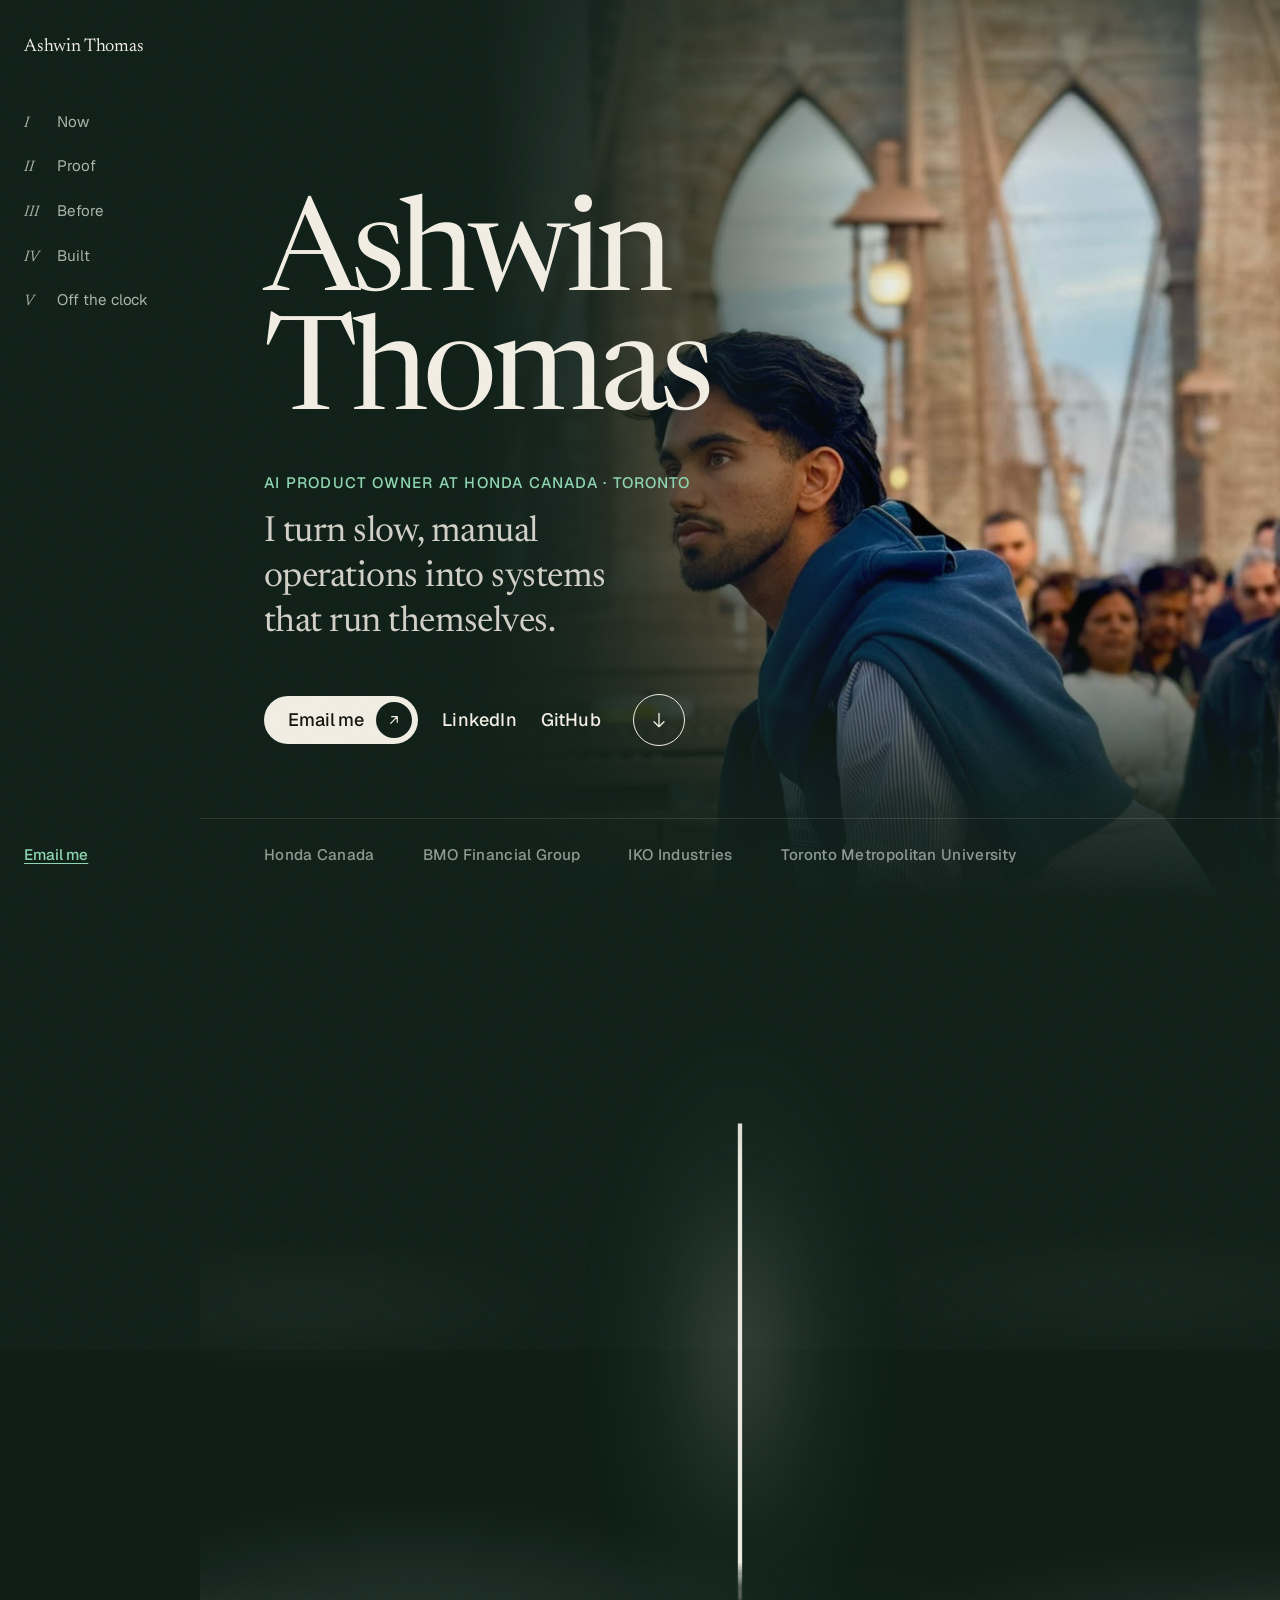
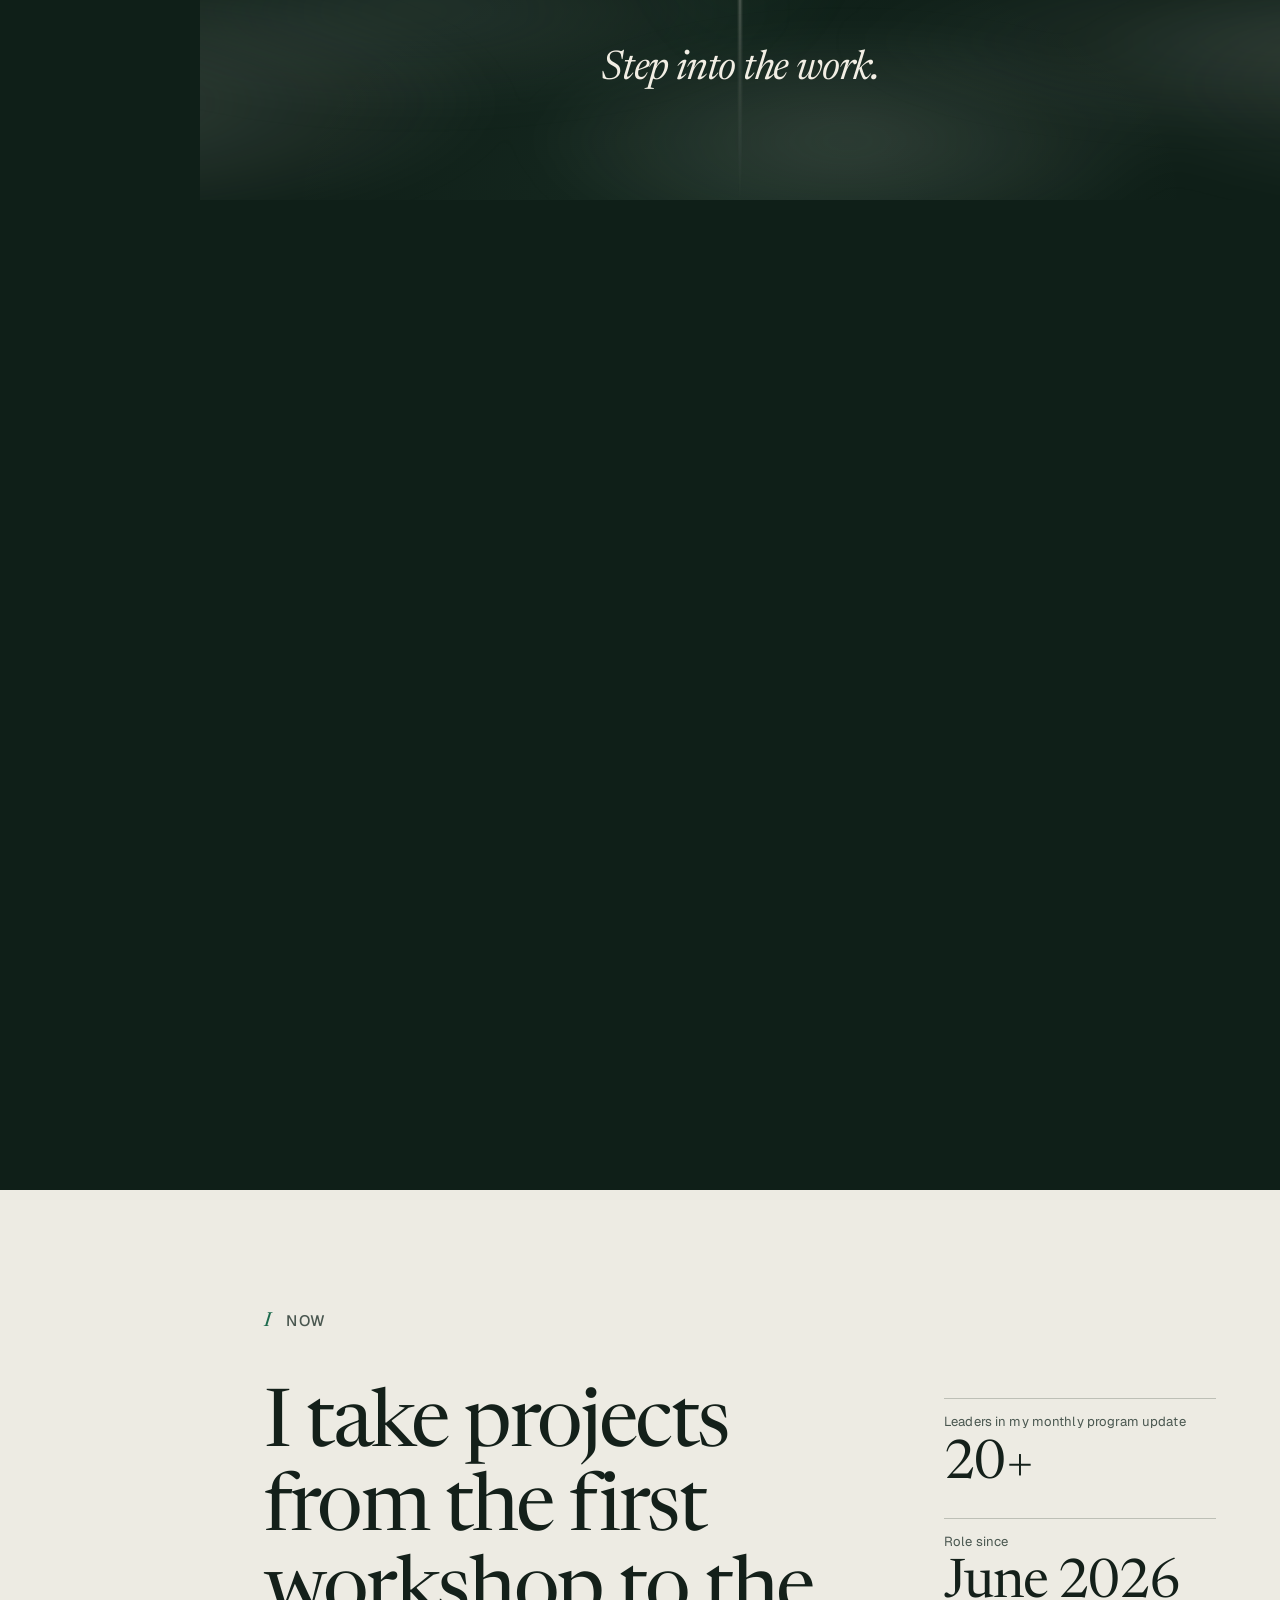
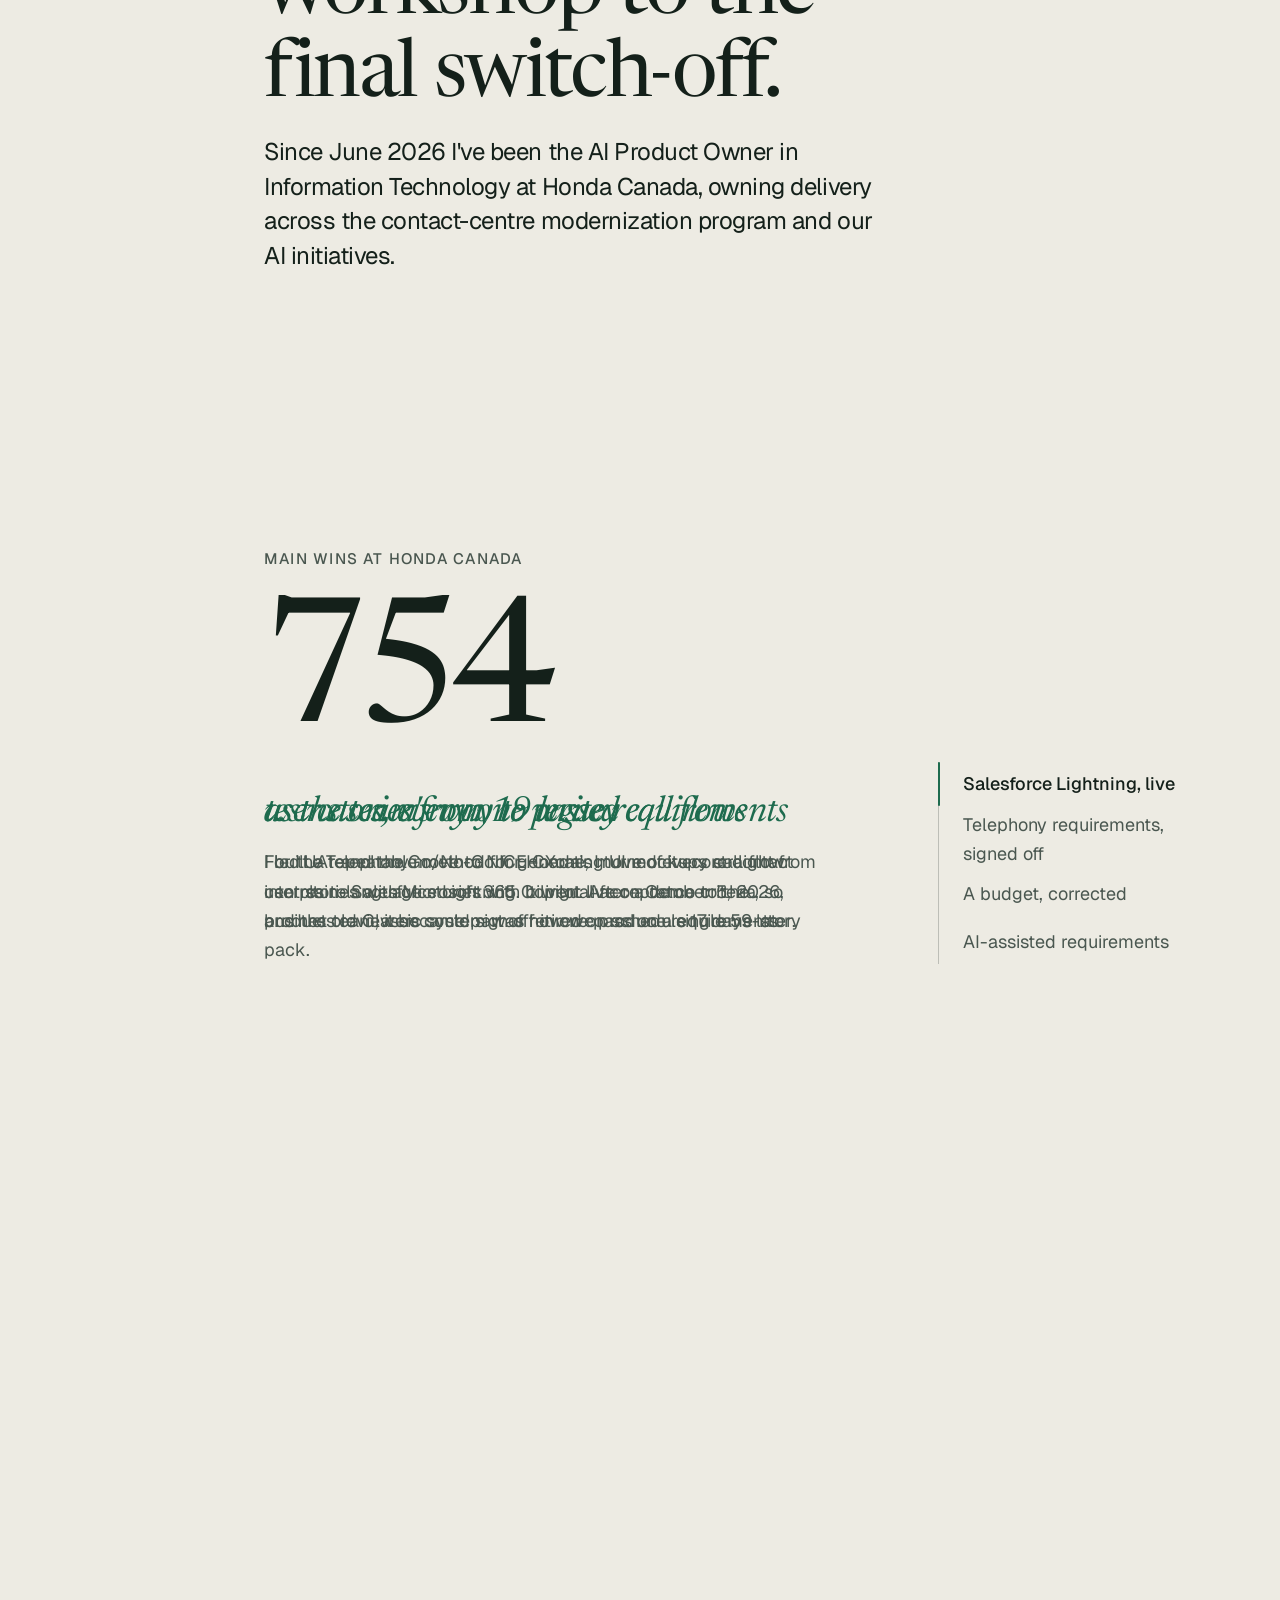
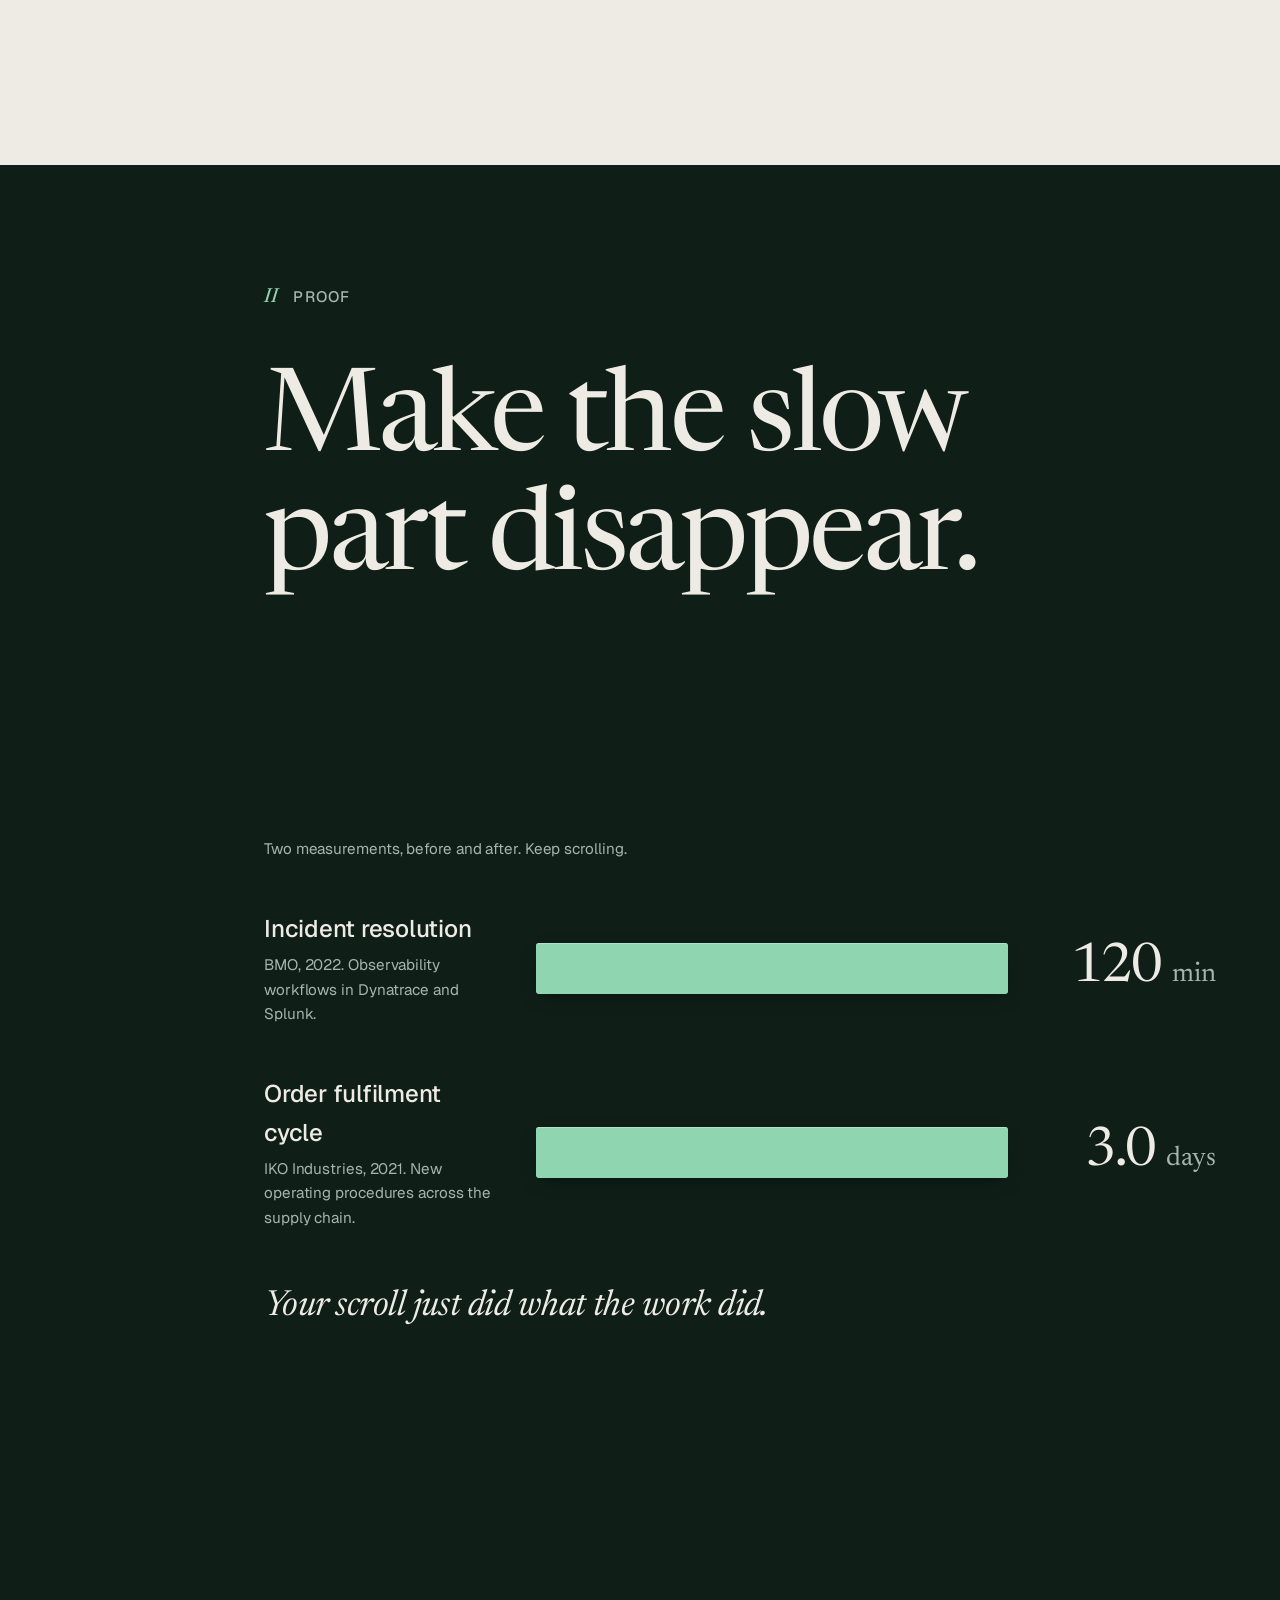
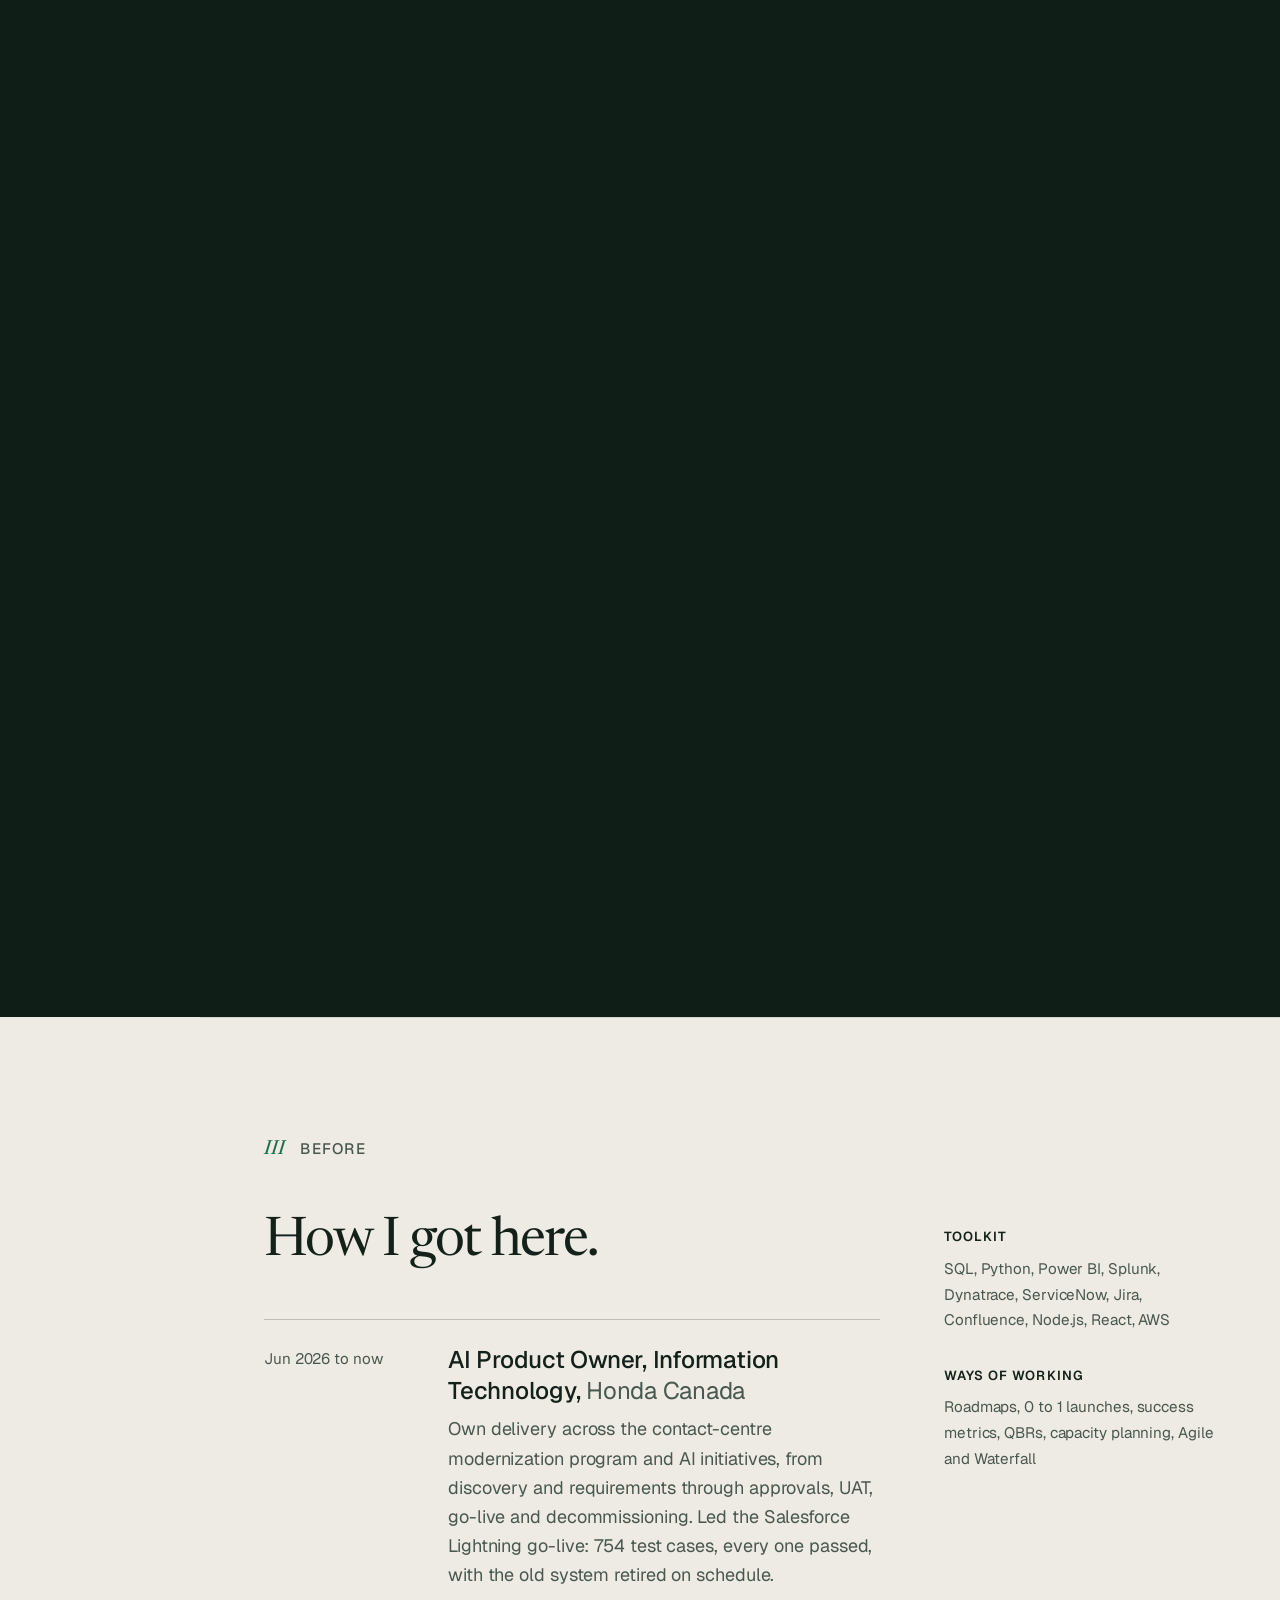
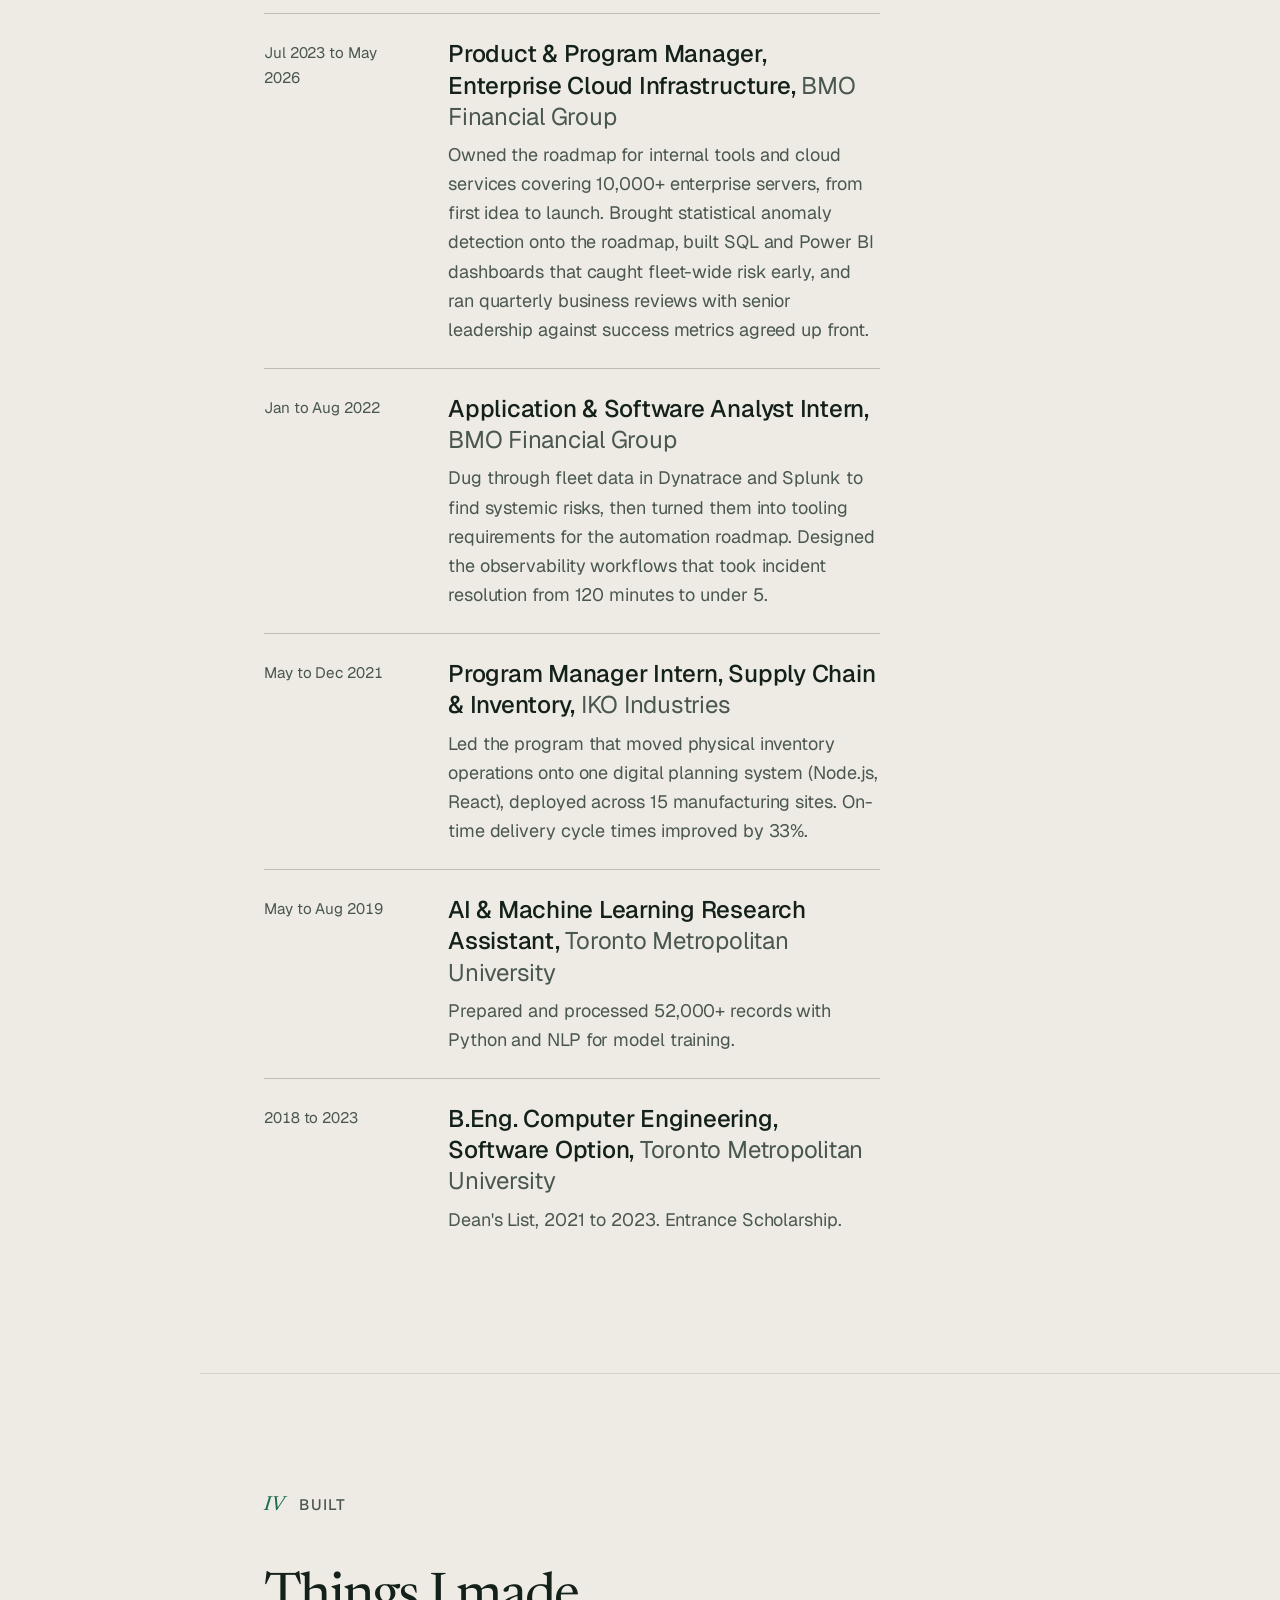
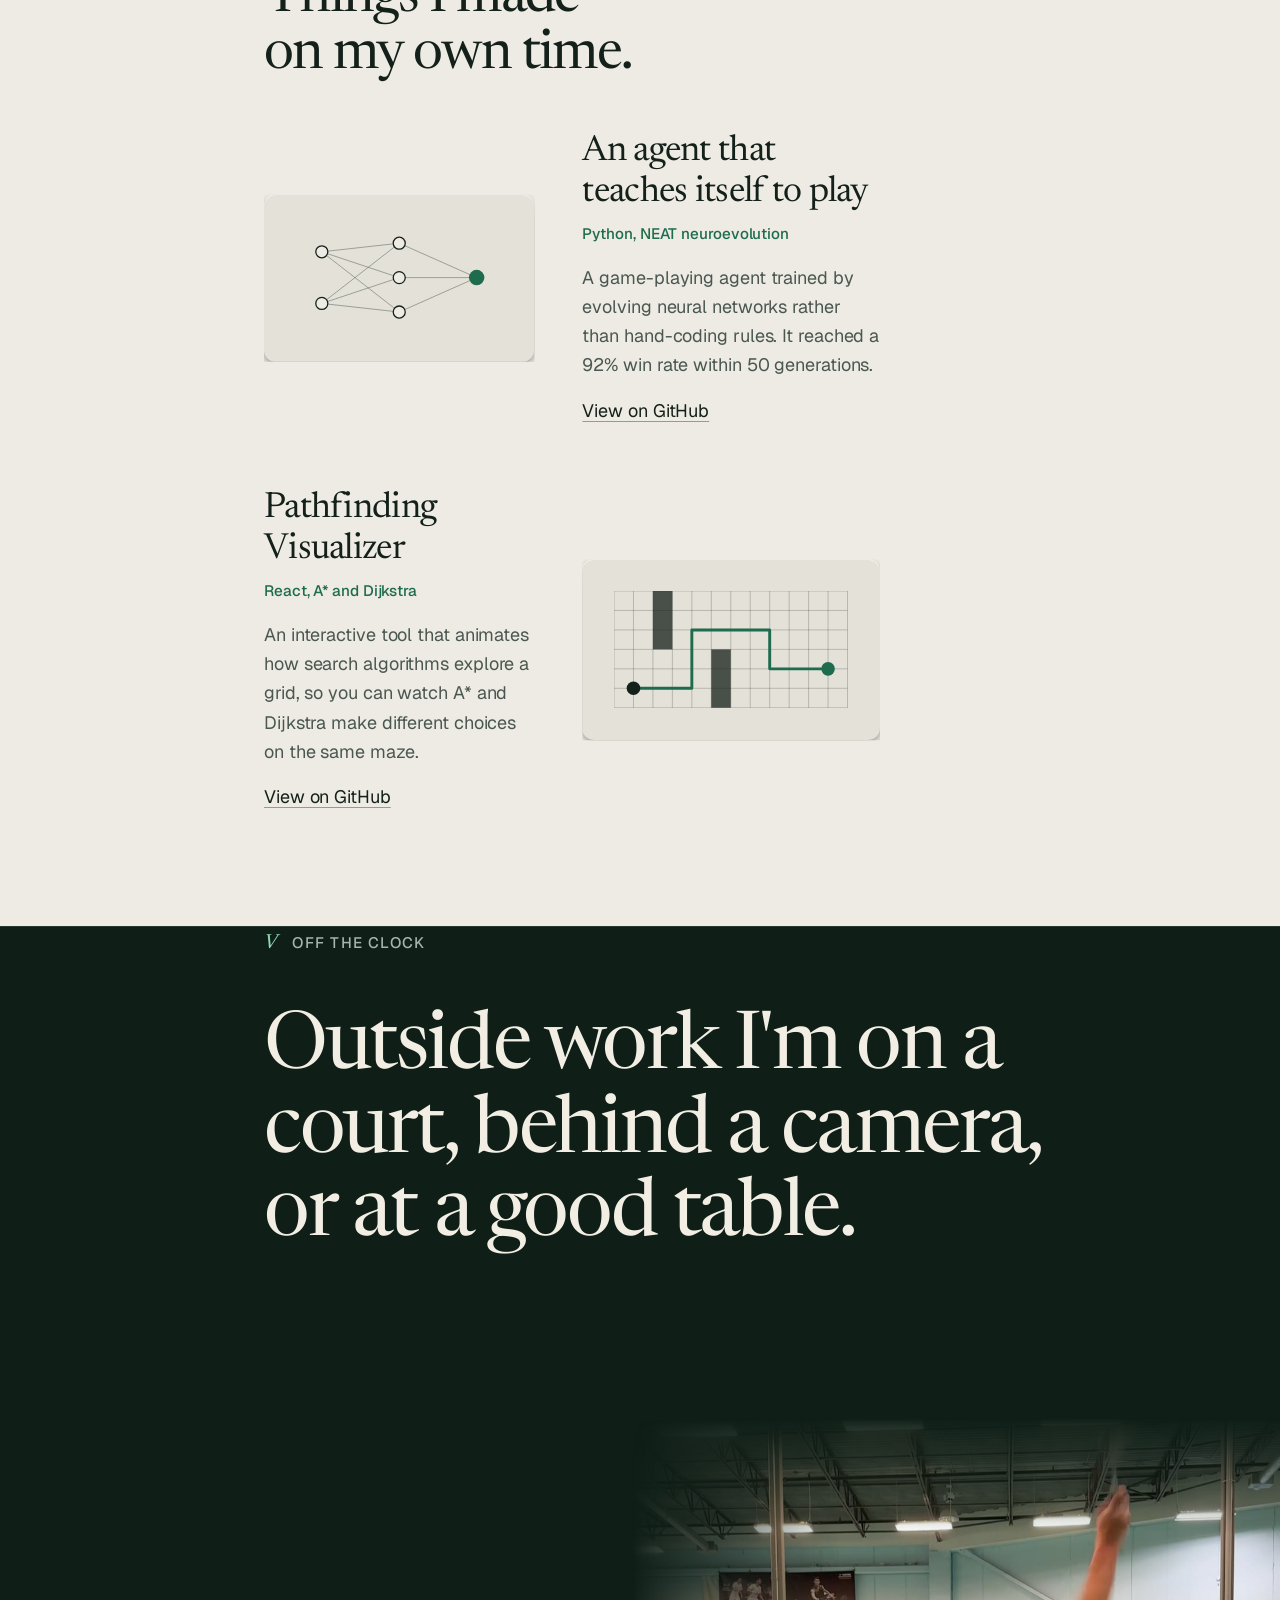
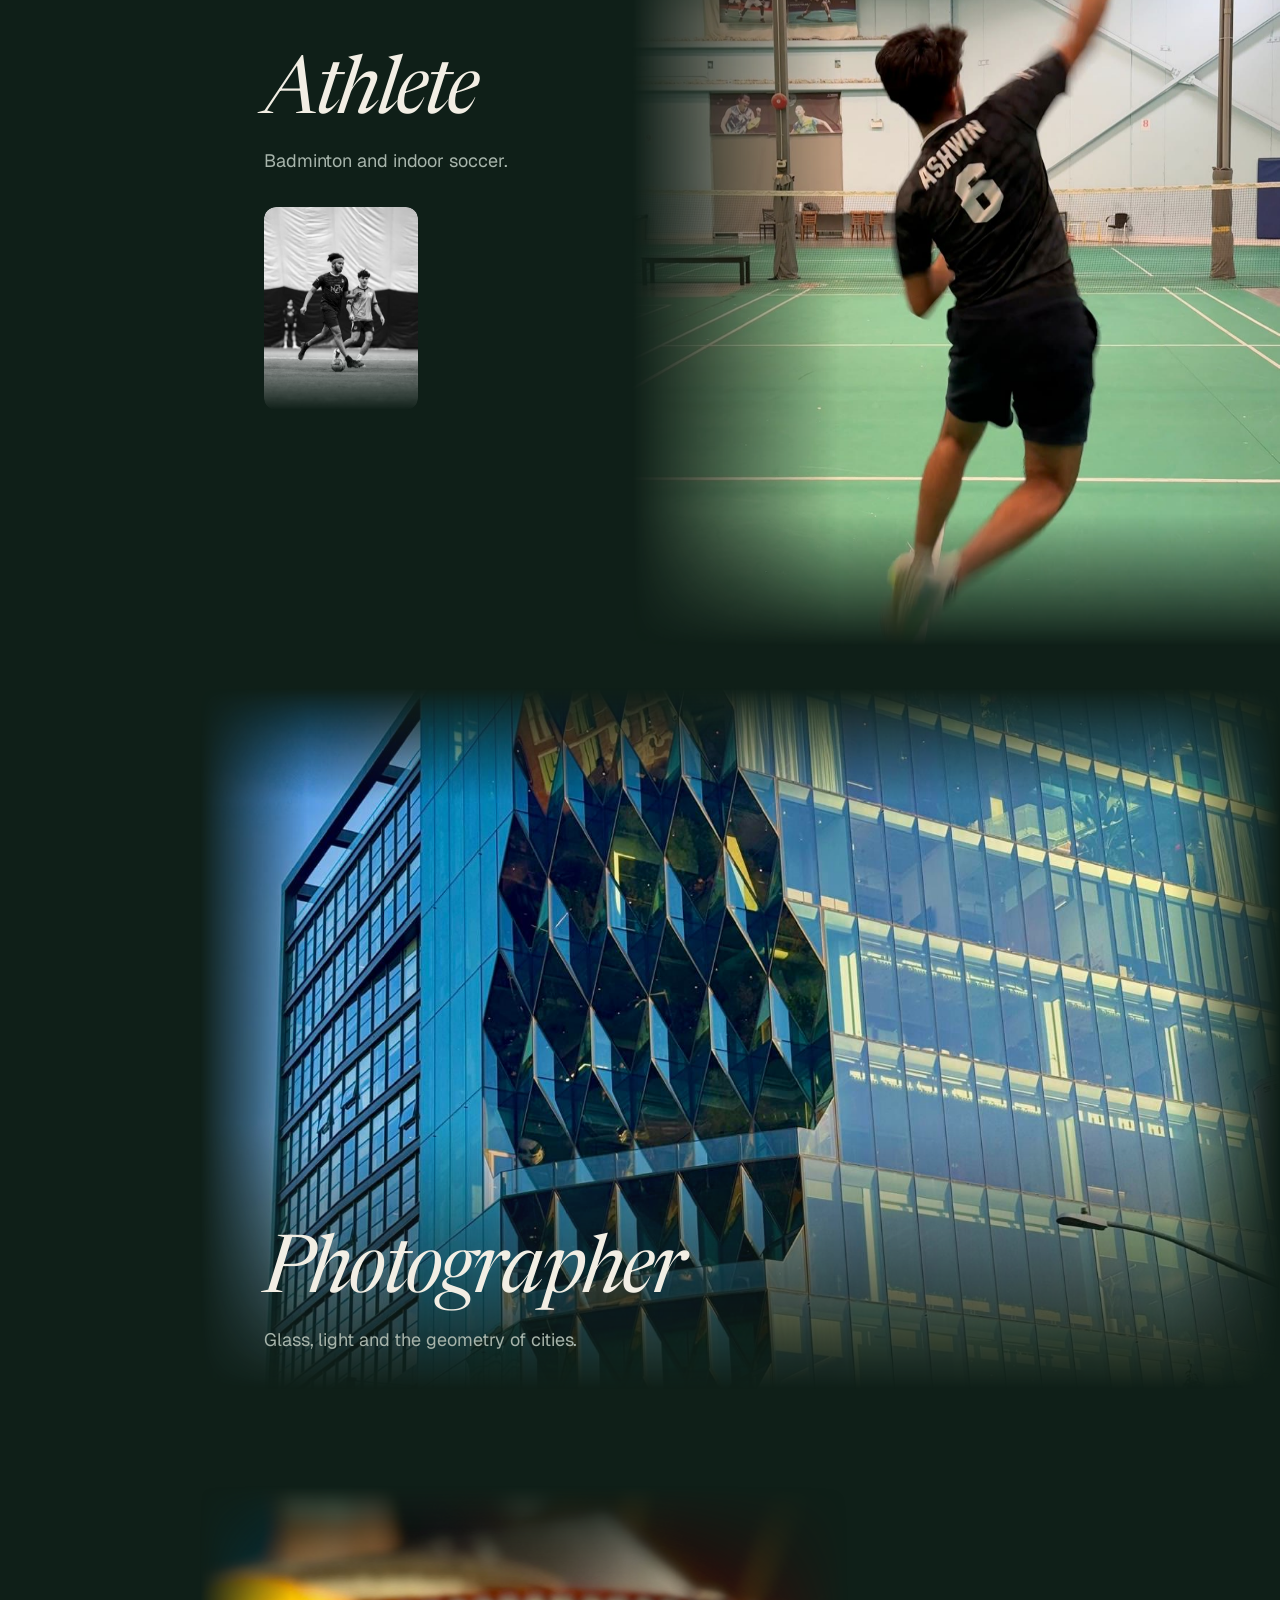
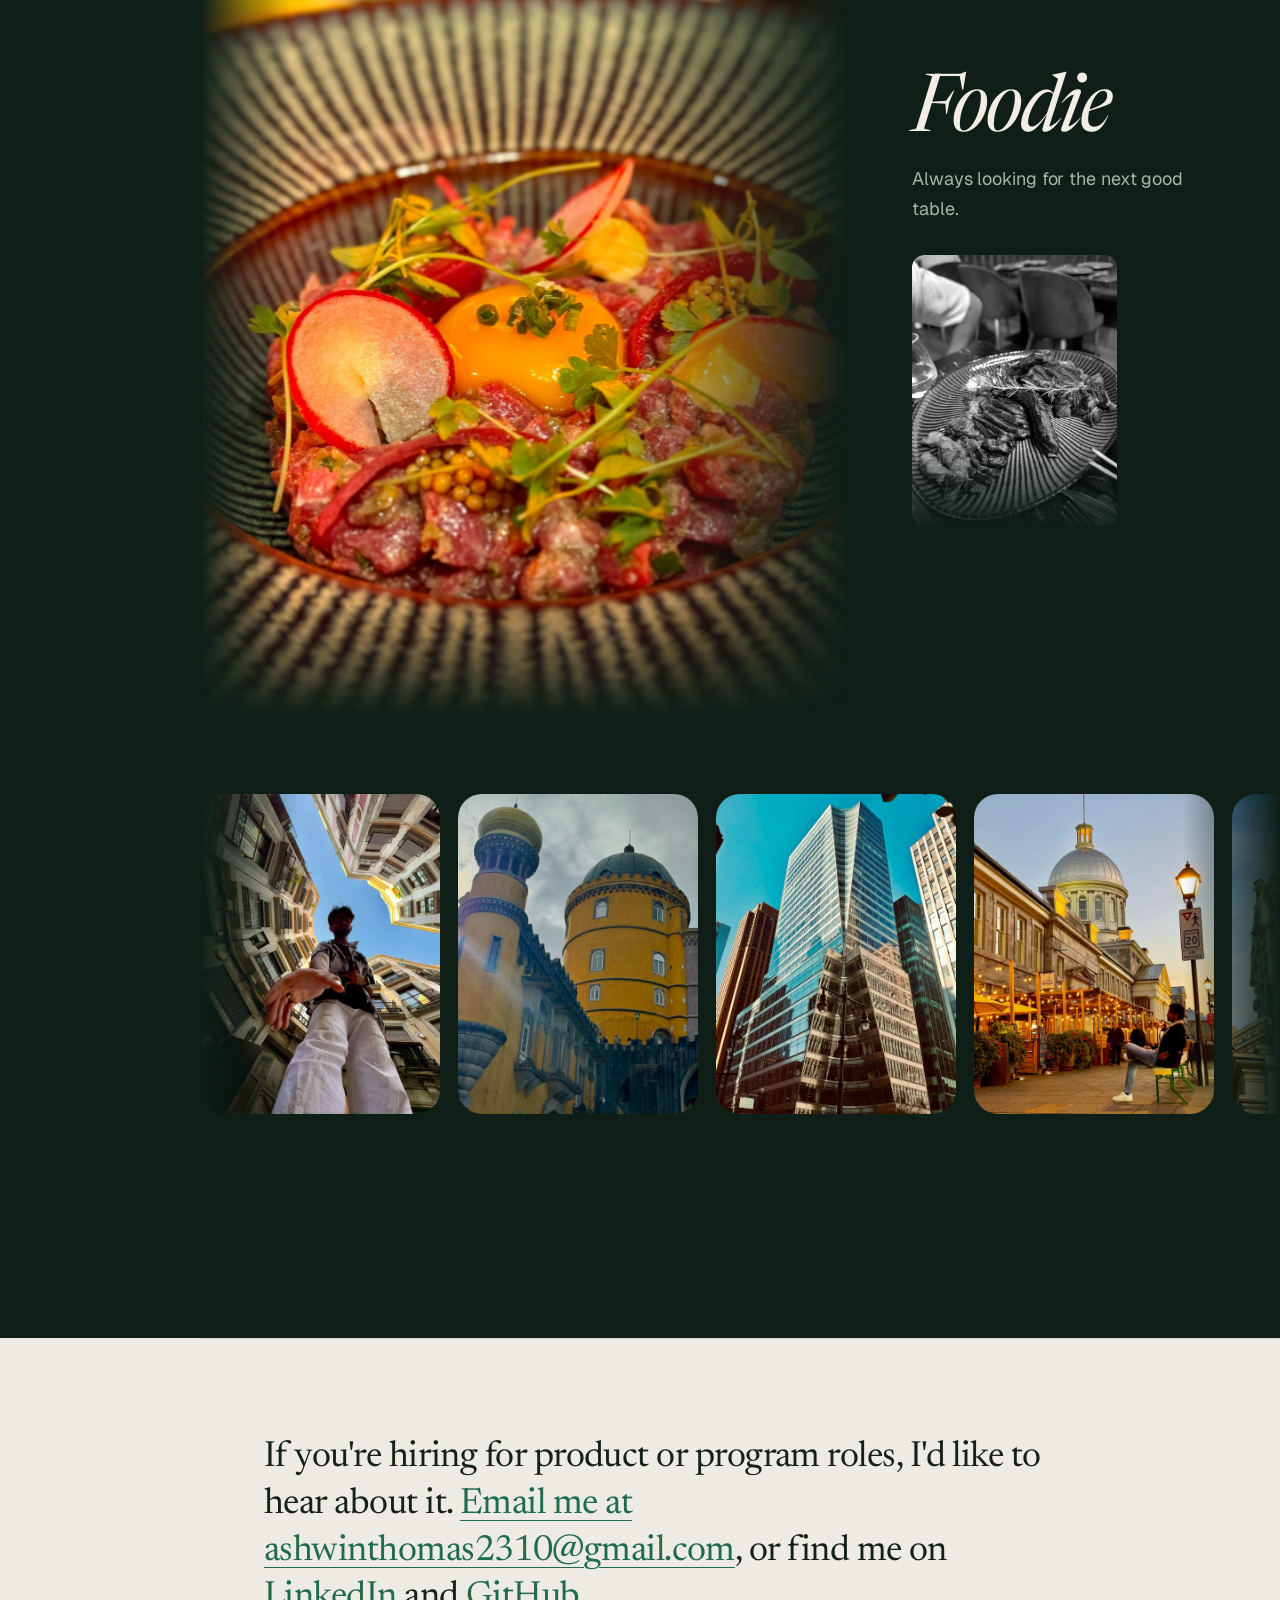
==== builds/portfolio/site/index.html @ 47d6902b "feat: photo reel now shows eight travel photos" ====
<!doctype html>
<html lang="en">
<head>
<meta charset="utf-8">
<meta name="viewport" content="width=device-width, initial-scale=1, viewport-fit=cover">
<title>Ashwin Thomas · AI Product Owner at Honda Canada</title>
<meta name="description" content="Ashwin Thomas is a Toronto-based AI Product Owner at Honda Canada, previously a Product and Program Manager at BMO. He takes projects from discovery to go-live and turns slow, manual operations into systems that run themselves.">
<meta name="author" content="Ashwin Thomas">
<meta property="og:type" content="profile">
<meta property="og:title" content="Ashwin Thomas · AI Product Owner at Honda Canada">
<meta property="og:description" content="I turn slow, manual operations into systems that run themselves. Product and program work at Honda Canada and BMO, from discovery to go-live.">
<meta property="og:image" content="https://ashwin-thomas.vercel.app/photos/hero-1500.jpg">
<meta name="twitter:card" content="summary_large_image">
<meta name="theme-color" content="#EDEBE3">
<script>document.documentElement.classList.add("js");setTimeout(function(){document.documentElement.classList.add("is-loaded")},2500)</script>
<link rel="icon" href="favicon.svg" type="image/svg+xml">
<link rel="preconnect" href="https://fonts.googleapis.com">
<link rel="preconnect" href="https://fonts.gstatic.com" crossorigin>
<link rel="stylesheet" href="https://fonts.googleapis.com/css2?family=Geist:wght@400;500;600&family=Newsreader:ital,opsz,wght@0,6..72,400;0,6..72,500;1,6..72,400&display=swap">
<link rel="stylesheet" href="scrollcraft.css">
<link rel="stylesheet" href="site.css">
<link rel="stylesheet" href="door.css">
<link rel="stylesheet" href="touches.css">
<link rel="stylesheet" href="reel.css">
<script type="application/ld+json">
{
  "@context": "https://schema.org",
  "@type": "Person",
  "name": "Ashwin Thomas",
  "jobTitle": "AI Product Owner",
  "worksFor": { "@type": "Organization", "name": "Honda Canada Inc." },
  "address": { "@type": "PostalAddress", "addressLocality": "Toronto", "addressRegion": "ON", "addressCountry": "CA" },
  "alumniOf": { "@type": "CollegeOrUniversity", "name": "Toronto Metropolitan University" },
  "email": "mailto:ashwinthomas2310@gmail.com",
  "sameAs": ["https://www.linkedin.com/in/ashthomas2310", "https://github.com/Ashwin2310"]
}
</script>
</head>
<body>

<a class="skip" href="#now">Skip to content</a>
<div class="sc-grain" aria-hidden="true"></div>
<div class="loader" data-loader aria-hidden="true"><span></span></div>

<!-- The folio: margin navigation, chapter number and title, updates as chapters pass. -->
<nav class="folio" aria-label="Chapters">
  <a class="folio__mark" href="#top">Ashwin Thomas</a>
  <ol class="folio__list">
    <li><a href="#now" data-folio="now"><span class="folio__n">I</span> Now</a></li>
    <li><a href="#proof" data-folio="proof"><span class="folio__n">II</span> Proof</a></li>
    <li><a href="#before" data-folio="before"><span class="folio__n">III</span> Before</a></li>
    <li><a href="#built" data-folio="built"><span class="folio__n">IV</span> Built</a></li>
    <li><a href="#off" data-folio="off"><span class="folio__n">V</span> Off the clock</a></li>
  </ol>
  <a class="folio__cta" href="mailto:ashwinthomas2310@gmail.com">Email me</a>
  <button class="folio__burger" type="button" aria-expanded="false" aria-controls="menu" aria-label="Open menu" data-menu-toggle><i></i><i></i></button>
</nav>

<!-- Phone menu: full-screen, links reveal in sequence. -->
<nav class="menu" id="menu" aria-label="Menu" aria-hidden="true" data-menu>
  <div class="menu__inner">
    <p class="menu__eyebrow">Menu</p>
    <ul class="menu__list">
      <li><a href="#now"><span>I</span> Now</a></li>
      <li><a href="#proof"><span>II</span> Proof</a></li>
      <li><a href="#before"><span>III</span> Before</a></li>
      <li><a href="#built"><span>IV</span> Built</a></li>
      <li><a href="#off"><span>V</span> Off the clock</a></li>
    </ul>
    <div class="menu__foot">
      <a class="pill pill--chip" href="mailto:ashwinthomas2310@gmail.com"><span class="swap"><span class="swap__a">Email me</span><span class="swap__b" aria-hidden="true">Email me</span></span><span class="chip" aria-hidden="true"><svg viewBox="0 0 24 24"><path d="M5 12h14M13 6l6 6-6 6"/></svg></span></a>
      <a class="ghost" href="https://www.linkedin.com/in/ashthomas2310" rel="me noopener" target="_blank"><span class="swap"><span class="swap__a">LinkedIn</span><span class="swap__b" aria-hidden="true">LinkedIn</span></span></a>
    </div>
  </div>
</nav>

<main id="top">

  <!-- HERO: a dark cinematic plate. The photo bleeds off the right edge and fades
       into the ground; it tilts toward the pointer and settles when the arrow is hovered. -->
  <header class="hero ground-dark bleed" data-chapter="top" data-hero>
    <div class="hero__plate" aria-hidden="true">
      <div class="hero__move">
        <img class="hero__img" src="photos/hero-1500.jpg"
             srcset="photos/hero-900.jpg 900w, photos/hero-1500.jpg 1500w"
             sizes="(min-width: 900px) 60vw, 100vw"
             width="1500" height="2000" fetchpriority="high" decoding="async" alt="">
      </div>
    </div>
    <p class="sr-only">Photo: Ashwin on the Brooklyn Bridge at dusk.</p>

    <div class="hero__copy">
      <h1 class="hero__name rise" style="--r:1">Ashwin Thomas</h1>
      <p class="hero__role rise" style="--r:2">AI Product Owner at Honda Canada · Toronto</p>
      <p class="hero__claim rise" style="--r:3">I turn slow, manual operations into systems that run themselves.</p>
      <div class="hero__actions rise" style="--r:4">
        <a class="pill pill--chip" href="mailto:ashwinthomas2310@gmail.com"><span class="swap"><span class="swap__a">Email me</span><span class="swap__b" aria-hidden="true">Email me</span></span><span class="chip" aria-hidden="true"><svg viewBox="0 0 24 24"><path d="M5 12h14M13 6l6 6-6 6"/></svg></span></a>
        <a class="ghost" href="https://www.linkedin.com/in/ashthomas2310" rel="me noopener" target="_blank"><span class="swap"><span class="swap__a">LinkedIn</span><span class="swap__b" aria-hidden="true">LinkedIn</span></span></a>
        <a class="ghost" href="https://github.com/Ashwin2310" rel="me noopener" target="_blank"><span class="swap"><span class="swap__a">GitHub</span><span class="swap__b" aria-hidden="true">GitHub</span></span></a>
        <a class="go" href="#now" aria-label="See my work" data-hero-go>
          <svg viewBox="0 0 24 24" aria-hidden="true"><path d="M12 4v16M6 14l6 6 6-6"/></svg>
        </a>
      </div>
    </div>

    <div class="hero__strip rise" style="--r:5" aria-label="Where I've worked and studied">
      <span>Honda Canada</span><span>BMO Financial Group</span><span>IKO Industries</span><span>Toronto Metropolitan University</span>
    </div>
  </header>

  <!-- THE DOOR: a thin seam of light opens as you scroll and floods the screen with
       the bone ground of Chapter I, so the dark hero hands over to the work. -->
  <section class="door ground-dark bleed" data-chapter="top" data-sc-act="pin" data-sc-span="2.1" data-door aria-hidden="true">
    <div data-sc-stage class="door__stage">
      <div class="door__halo"></div>
      <div class="door__frame"><div class="door__light"></div><div class="door__floor"></div></div>
      <div class="door__mist">
        <div class="door__fog door__fog--a"></div>
        <div class="door__fog door__fog--b"></div>
        <div class="door__fog door__fog--c"></div>
      </div>
      <p class="door__line sc-display">Step into the work.</p>
    </div>
  </section>

  <!-- I · NOW: Honda Canada. Intro spread, then four main wins in a pinned sequence. -->
  <div id="now" data-chapter="now">
    <section class="chapter sc-section now-intro" data-sc-act="flow">
      <div class="sc-wrap spread">
        <p class="intertitle"><span>I</span> Now</p>
        <div class="spread__main sc-stack" data-sc-in data-sc-stagger="60">
          <h2 class="sc-display sc-display--lg">I take projects from the first workshop to the final switch-off.</h2>
          <p class="sc-lede">Since June 2026 I've been the AI Product Owner in Information Technology at Honda Canada, owning delivery across the contact-centre modernization program and our AI initiatives.</p>
        </div>
        <aside class="spread__margin" aria-label="At a glance">
          <dl class="facts">
            <div><dt>Leaders in my monthly program update</dt><dd>20+</dd></div>
            <div><dt>Role since</dt><dd>June 2026</dd></div>
          </dl>
        </aside>
      </div>
    </section>

    <!-- The wins: a pinned sequence. Scroll steps through four wins; the figure rolls,
         the story crossfades, a hairline marker glides down the list. Titles are buttons. -->
    <section class="wins-act" data-sc-act="pin" data-sc-span="3.4" aria-labelledby="wins-title">
      <div data-sc-stage class="wins-stage">
        <div class="sc-wrap wins" data-wins>
          <h3 id="wins-title" class="wins__label">Main wins at Honda Canada</h3>

          <div class="wins__figure" aria-hidden="true">
            <span class="wins__num" data-wins-num>754</span>
          </div>

          <div class="wins__stories">
            <article class="win" id="win-1" data-fig="754" data-unit="test cases, every one passed">
              <p class="win__unit"><span class="sr-only">754 </span>test cases, every one passed</p>
              <p class="win__text">I led UAT and the Go/No-Go for Honda's move of its core contact centres to Salesforce Lightning. It went live on October 5, 2026, and the old Classic system was retired on schedule 17 days later.</p>
            </article>
            <article class="win" id="win-2" data-fig="83" data-unit="user stories from 19 legacy call flows">
              <p class="win__unit"><span class="sr-only">83 </span>user stories from 19 legacy call flows</p>
              <p class="win__text">For the telephony move to NICE CXone, I turned every call flow into plain-language stories with bilingual acceptance criteria, so business reviewers could sign off in one pass on a single 59-story pack.</p>
            </article>
            <article class="win" id="win-3" data-fig="52%" data-unit="lower annual cost projection">
              <p class="win__unit"><span class="sr-only">52% </span>lower annual cost projection</p>
              <p class="win__text">While building cost models for platform enhancements, I caught a pricing error that had roughly doubled one feature's estimate. With accurate figures, leadership approved all three features into the annual budget.</p>
            </article>
            <article class="win" id="win-4" data-fig="Adopted" data-unit="as the team's way to write requirements">
              <p class="win__unit"><span class="sr-only">Adopted </span>as the team's way to write requirements</p>
              <p class="win__text">I built a repeatable method for generating UI mockups straight from user stories with Microsoft 365 Copilot. After a demo to the product team, it became part of how we produce requirements.</p>
            </article>
          </div>

          <nav class="wins__nav" aria-label="Choose a win">
            <span class="wins__marker" aria-hidden="true"></span>
            <ol>
              <li><button type="button" data-win="0" aria-controls="win-1">Salesforce Lightning, live</button></li>
              <li><button type="button" data-win="1" aria-controls="win-2">Telephony requirements, signed off</button></li>
              <li><button type="button" data-win="2" aria-controls="win-3">A budget, corrected</button></li>
              <li><button type="button" data-win="3" aria-controls="win-4">AI-assisted requirements</button></li>
            </ol>
          </nav>
        </div>
      </div>
    </section>
  </div>

  <!-- II · PROOF: hard cut to the dark ground. The peak. -->
  <div id="proof" class="ground-dark bleed" data-chapter="proof">
    <section class="chapter sc-section proof-intro" data-sc-act="flow">
      <div class="sc-wrap">
        <p class="intertitle"><span>II</span> Proof</p>
        <div class="proof-intro__head" data-sc-reveal="up" data-sc-reveal-at="0.12 0.42">
          <h2 class="sc-display sc-display--xl">Make the slow part disappear.</h2>
        </div>
      </div>
    </section>

    <!-- Signature move: the time ruler. Scroll compresses real before figures to real after figures. -->
    <section class="ruler-act" data-sc-act="pin" data-sc-span="2.2" aria-labelledby="ruler-title">
      <div data-sc-stage class="ruler-stage">
        <figure class="ruler sc-wrap" data-ruler>
          <figcaption id="ruler-title" class="ruler__title">Two measurements, before and after. Keep scrolling.</figcaption>

          <div class="ruler__row" data-from="120" data-to="5" data-unit="min" data-final="under 5">
            <div class="ruler__meta">
              <h3>Incident resolution</h3>
              <p>BMO, 2022. Observability workflows in Dynatrace and Splunk.</p>
            </div>
            <div class="ruler__track" aria-hidden="true">
              <div class="ruler__ghost"></div>
              <div class="ruler__bar"></div>
            </div>
            <p class="ruler__value"><span class="ruler__num" data-num>120</span> <span class="ruler__unit">min</span></p>
            <p class="sr-only">Before: 120 minutes. After: under 5 minutes.</p>
          </div>

          <div class="ruler__row" data-from="3" data-to="2" data-unit="days" data-final="2">
            <div class="ruler__meta">
              <h3>Order fulfilment cycle</h3>
              <p>IKO Industries, 2021. New operating procedures across the supply chain.</p>
            </div>
            <div class="ruler__track" aria-hidden="true">
              <div class="ruler__ghost"></div>
              <div class="ruler__bar"></div>
            </div>
            <p class="ruler__value"><span class="ruler__num" data-num>3</span> <span class="ruler__unit">days</span></p>
            <p class="sr-only">Before: 3 days. After: 2 days.</p>
          </div>

          <p class="ruler__coda">Your scroll just did what the work did.</p>
        </figure>
      </div>
    </section>
  </div>

  <!-- III · BEFORE: a dense, dated ledger. -->
  <section id="before" class="chapter sc-section" data-chapter="before">
    <div class="sc-wrap spread">
      <p class="intertitle"><span>III</span> Before</p>
      <div class="spread__main">
        <h2 class="sc-display sc-display--md">How I got here.</h2>
        <ol class="ledger" data-sc-in data-sc-stagger="60">
          <li>
            <p class="ledger__when">Jun 2026 to now</p>
            <div>
              <h3 class="ledger__what">AI Product Owner, Information Technology, <span>Honda Canada</span></h3>
              <p>Own delivery across the contact-centre modernization program and AI initiatives, from discovery and requirements through approvals, UAT, go-live and decommissioning. Led the Salesforce Lightning go-live: 754 test cases, every one passed, with the old system retired on schedule.</p>
            </div>
          </li>
          <li>
            <p class="ledger__when">Jul 2023 to May 2026</p>
            <div>
              <h3 class="ledger__what">Product &amp; Program Manager, Enterprise Cloud Infrastructure, <span>BMO Financial Group</span></h3>
              <p>Owned the roadmap for internal tools and cloud services covering 10,000+ enterprise servers, from first idea to launch. Brought statistical anomaly detection onto the roadmap, built SQL and Power BI dashboards that caught fleet-wide risk early, and ran quarterly business reviews with senior leadership against success metrics agreed up front.</p>
            </div>
          </li>
          <li>
            <p class="ledger__when">Jan to Aug 2022</p>
            <div>
              <h3 class="ledger__what">Application &amp; Software Analyst Intern, <span>BMO Financial Group</span></h3>
              <p>Dug through fleet data in Dynatrace and Splunk to find systemic risks, then turned them into tooling requirements for the automation roadmap. Designed the observability workflows that took incident resolution from 120 minutes to under 5.</p>
            </div>
          </li>
          <li>
            <p class="ledger__when">May to Dec 2021</p>
            <div>
              <h3 class="ledger__what">Program Manager Intern, Supply Chain &amp; Inventory, <span>IKO Industries</span></h3>
              <p>Led the program that moved physical inventory operations onto one digital planning system (Node.js, React), deployed across 15 manufacturing sites. On-time delivery cycle times improved by 33%.</p>
            </div>
          </li>
          <li>
            <p class="ledger__when">May to Aug 2019</p>
            <div>
              <h3 class="ledger__what">AI &amp; Machine Learning Research Assistant, <span>Toronto Metropolitan University</span></h3>
              <p>Prepared and processed 52,000+ records with Python and NLP for model training.</p>
            </div>
          </li>
          <li>
            <p class="ledger__when">2018 to 2023</p>
            <div>
              <h3 class="ledger__what">B.Eng. Computer Engineering, Software Option, <span>Toronto Metropolitan University</span></h3>
              <p>Dean's List, 2021 to 2023. Entrance Scholarship.</p>
            </div>
          </li>
        </ol>
      </div>
      <aside class="spread__margin" aria-label="Toolkit">
        <h3 class="margin-head">Toolkit</h3>
        <p class="toolkit">SQL, Python, Power BI, Splunk, Dynatrace, ServiceNow, Jira, Confluence, Node.js, React, AWS</p>
        <h3 class="margin-head">Ways of working</h3>
        <p class="toolkit">Roadmaps, 0 to 1 launches, success metrics, QBRs, capacity planning, Agile and Waterfall</p>
      </aside>
    </div>
  </section>

  <!-- IV · BUILT -->
  <section id="built" class="chapter sc-section built" data-chapter="built" data-sc-act="flow">
    <div class="sc-wrap spread">
      <p class="intertitle"><span>IV</span> Built</p>
      <div class="spread__main">
        <h2 class="sc-display sc-display--md">Things I made on my own time.</h2>
        <div class="works">
          <article class="work">
            <figure class="work__plate" data-sc-reveal="left" data-sc-reveal-at="0.08 0.34">
              <svg viewBox="0 0 240 120" role="img" aria-label="Diagram: a network of nodes with weighted connections">
                <g class="plate-lines">
                  <path d="M30 30 L120 20 M30 30 L120 60 M30 30 L120 100 M30 90 L120 20 M30 90 L120 60 M30 90 L120 100 M120 20 L210 60 M120 60 L210 60 M120 100 L210 60"/>
                </g>
                <g class="plate-nodes">
                  <circle cx="30" cy="30" r="7"/><circle cx="30" cy="90" r="7"/>
                  <circle cx="120" cy="20" r="7"/><circle cx="120" cy="60" r="7"/><circle cx="120" cy="100" r="7"/>
                  <circle class="plate-hot" cx="210" cy="60" r="9"/>
                </g>
              </svg>
            </figure>
            <div class="work__text">
              <h3>An agent that teaches itself to play</h3>
              <p class="work__stack">Python, NEAT neuroevolution</p>
              <p>A game-playing agent trained by evolving neural networks rather than hand-coding rules. It reached a 92% win rate within 50 generations.</p>
              <a class="link" href="https://github.com/Ashwin2310" rel="noopener" target="_blank">View on GitHub</a>
            </div>
          </article>
          <article class="work work--flip">
            <figure class="work__plate" data-sc-reveal="right" data-sc-reveal-at="0.3 0.58">
              <svg viewBox="0 0 240 120" role="img" aria-label="Diagram: a grid with a shortest path traced between two points around walls">
                <g class="plate-grid"></g>
                <path class="plate-path" d="M20 100 H80 V40 H160 V80 H220"/>
                <rect class="plate-wall" x="100" y="60" width="20" height="60"/>
                <rect class="plate-wall" x="40" y="0" width="20" height="60"/>
                <circle class="plate-hot" cx="220" cy="80" r="7"/>
                <circle class="plate-start" cx="20" cy="100" r="7"/>
              </svg>
            </figure>
            <div class="work__text">
              <h3>Pathfinding Visualizer</h3>
              <p class="work__stack">React, A* and Dijkstra</p>
              <p>An interactive tool that animates how search algorithms explore a grid, so you can watch A* and Dijkstra make different choices on the same maze.</p>
              <a class="link" href="https://github.com/Ashwin2310" rel="noopener" target="_blank">View on GitHub</a>
            </div>
          </article>
        </div>
      </div>
    </div>
  </section>

  <!-- V · OFF THE CLOCK: a dark chapter. Photos bleed to a screen edge and dissolve into
       the ground instead of sitting in frames; the copy sits in the clear space beside them. -->
  <section id="off" class="chapter off ground-dark bleed" data-chapter="off" data-sc-act="flow">
    <div class="sc-wrap off__intro">
      <p class="intertitle"><span>V</span> Off the clock</p>
      <h2 class="sc-display sc-display--lg off__head">Outside work I'm on a court, behind a camera, or at a good table.</h2>
    </div>

    <div class="scene scene--right">
      <div class="scene__text">
        <h3>Athlete</h3>
        <p>Badminton and indoor soccer.</p>
        <img class="scene__thumb" src="photos/soccer-359.jpg" width="359" height="476" loading="lazy" decoding="async"
             alt="Ashwin dribbling a ball during an indoor soccer game.">
      </div>
      <figure class="scene__media">
        <img data-sc-parallax="-0.06" src="photos/badminton-1125.jpg"
             srcset="photos/badminton-600.jpg 600w, photos/badminton-1125.jpg 1125w"
             sizes="(min-width: 900px) 55vw, 100vw" width="1125" height="2000" loading="lazy" decoding="async"
             alt="Ashwin mid-jump on a badminton court, racket overhead, wearing a jersey with his name and the number 6.">
      </figure>
    </div>

    <div class="scene scene--wide">
      <figure class="scene__media">
        <img data-sc-parallax="-0.08" src="photos/building-1500.jpg"
             srcset="photos/building-800.jpg 800w, photos/building-1500.jpg 1500w"
             sizes="100vw" width="1500" height="2000" loading="lazy" decoding="async"
             alt="A glass office tower with a faceted, diamond-patterned facade reflecting late golden sunlight against a blue sky.">
      </figure>
      <div class="scene__text">
        <h3>Photographer</h3>
        <p>Glass, light and the geometry of cities.</p>
      </div>
    </div>

    <div class="scene scene--left">
      <figure class="scene__media">
        <img data-sc-parallax="-0.05" src="photos/tartare-1500.jpg"
             srcset="photos/tartare-700.jpg 700w, photos/tartare-1500.jpg 1500w"
             sizes="(min-width: 900px) 55vw, 100vw" width="1500" height="2000" loading="lazy" decoding="async"
             alt="Beef tartare topped with a bright egg yolk, radish slices, mustard seeds and herbs in a striped ceramic bowl.">
      </figure>
      <div class="scene__text">
        <h3>Foodie</h3>
        <p>Always looking for the next good table.</p>
        <img class="scene__thumb scene__thumb--wide" src="photos/steak-600.jpg" width="600" height="800" loading="lazy" decoding="async"
             alt="A sliced bone-in steak with a rosemary sprig on a striped plate.">
      </div>
    </div>

    <!-- A slow, looping strip of travel photos: a closing reel. The first set is read
         by assistive tech; the duplicate that makes the loop seamless is hidden. Pauses on hover. -->
    <div class="reel">
      <div class="reel__track">
        <ul class="reel__set" aria-label="Travel photos">
          <li class="reel__card"><img src="photos/reel-barcelona-street.jpg" width="540" height="720" loading="lazy" decoding="async" alt="Ashwin photographed from below in a narrow street, old balconied buildings rising to a blue sky."></li>
          <li class="reel__card"><img src="photos/reel-sintra-towers.jpg" width="540" height="720" loading="lazy" decoding="async" alt="Yellow towers and a dark dome of a palace against a cloudy sky."></li>
          <li class="reel__card"><img src="photos/reel-nyc-glass.jpg" width="540" height="720" loading="lazy" decoding="async" alt="A faceted glass skyscraper rising behind an ornate street lamp in Manhattan."></li>
          <li class="reel__card"><img src="photos/reel-montreal-market.jpg" width="540" height="720" loading="lazy" decoding="async" alt="Ashwin seated on a bench at dusk beside a domed market hall strung with lights in Old Montreal."></li>
          <li class="reel__card"><img src="photos/reel-madrid-tower.jpg" width="540" height="720" loading="lazy" decoding="async" alt="A carved stone clock tower with a Spanish flag, lit by late sun."></li>
          <li class="reel__card"><img src="photos/reel-vessel.jpg" width="540" height="720" loading="lazy" decoding="async" alt="A copper honeycomb of stairways between glass towers in New York."></li>
          <li class="reel__card"><img src="photos/reel-sintra-clock.jpg" width="540" height="720" loading="lazy" decoding="async" alt="A red clock tower with cone-topped turrets above a yellow wall."></li>
          <li class="reel__card"><img src="photos/reel-bryant-park.jpg" width="540" height="720" loading="lazy" decoding="async" alt="Pink flowers beside yellow café tables and a green kiosk in Bryant Park."></li>
        </ul>
        <ul class="reel__set" aria-hidden="true">
          <li class="reel__card"><img src="photos/reel-barcelona-street.jpg" width="540" height="720" loading="lazy" decoding="async" alt=""></li>
          <li class="reel__card"><img src="photos/reel-sintra-towers.jpg" width="540" height="720" loading="lazy" decoding="async" alt=""></li>
          <li class="reel__card"><img src="photos/reel-nyc-glass.jpg" width="540" height="720" loading="lazy" decoding="async" alt=""></li>
          <li class="reel__card"><img src="photos/reel-montreal-market.jpg" width="540" height="720" loading="lazy" decoding="async" alt=""></li>
          <li class="reel__card"><img src="photos/reel-madrid-tower.jpg" width="540" height="720" loading="lazy" decoding="async" alt=""></li>
          <li class="reel__card"><img src="photos/reel-vessel.jpg" width="540" height="720" loading="lazy" decoding="async" alt=""></li>
          <li class="reel__card"><img src="photos/reel-sintra-clock.jpg" width="540" height="720" loading="lazy" decoding="async" alt=""></li>
          <li class="reel__card"><img src="photos/reel-bryant-park.jpg" width="540" height="720" loading="lazy" decoding="async" alt=""></li>
        </ul>
      </div>
    </div>
  </section>

  <!-- COLOPHON: the smallest type, the ask as running text. Last element on the page. -->
  <footer class="colophon">
    <div class="sc-wrap colophon__inner">
      <p class="colophon__ask">If you're hiring for product or program roles, I'd like to hear about it. <a href="mailto:ashwinthomas2310@gmail.com">Email me at ashwinthomas2310@gmail.com</a>, or find me on <a href="https://www.linkedin.com/in/ashthomas2310" rel="me noopener" target="_blank">LinkedIn</a> and <a href="https://github.com/Ashwin2310" rel="me noopener" target="_blank">GitHub</a>.</p>
      <div class="colophon__actions">
        <a class="pill pill--ink pill--chip" href="mailto:ashwinthomas2310@gmail.com"><span class="swap"><span class="swap__a">Email me</span><span class="swap__b" aria-hidden="true">Email me</span></span><span class="chip" aria-hidden="true"><svg viewBox="0 0 24 24"><path d="M5 12h14M13 6l6 6-6 6"/></svg></span></a>
        <a class="pill pill--line" href="https://www.linkedin.com/in/ashthomas2310" rel="me noopener" target="_blank"><span class="swap"><span class="swap__a">LinkedIn</span><span class="swap__b" aria-hidden="true">LinkedIn</span></span></a>
      </div>
      <p class="colophon__small">Ashwin Thomas, Toronto. Set in Newsreader and Geist. © <span data-year>2026</span>.</p>
    </div>
  </footer>

</main>

<script src="scrollcraft.js"></script>
<script>ScrollCraft.mount(document.body);</script>
<script src="site.js"></script>
<script src="door.js"></script>
</body>
</html>
---- builds/portfolio/site/scrollcraft.css ----
/* ============================================================================
   scrollcraft.css: the taste floor
   ----------------------------------------------------------------------------
   Two layers, and the split matters:

     TOKENS   what you override per brand. Colour roles, the type ramp, the
              spacing scale, elevation, motion. A brand is ~12 values.
     DEVICES  what the engine drives. Do not restyle these to taste; they are
              the mechanism. Style your own markup instead.

   Nothing here draws a "component". There are no card, badge, or pill classes,
   because a stylesheet that ships those is how every page built on it ends up
   with the same shapes. You get a floor and a vocabulary; the composition is
   yours.
   ========================================================================== */

/* ---------------------------------------------------------------- tokens -- */
:root {
  /* --- colour roles. Override these six and the page is rebranded. -------- */
  --sc-canvas:      #08090b;   /* the page ground. Drift interpolates this.   */
  --sc-surface:     #101217;   /* anything raised off the ground             */
  --sc-ink:         #f4f2ef;   /* primary text                               */
  --sc-ink-soft:    #9a9ba1;   /* secondary text. Tinted, never flat gray.   */
  --sc-accent:      #d8ff3e;   /* ONE accent. It owns a region, not confetti. */
  --sc-accent-ink:  #08090b;   /* text that sits on the accent               */

  --sc-hairline:    color-mix(in oklab, var(--sc-ink) 12%, transparent);
  --sc-hairline-strong: color-mix(in oklab, var(--sc-ink) 22%, transparent);

  /* --- type. Two families max. Display carries voice, text carries prose. - */
  --sc-font-display: "Instrument Sans", "Geist", system-ui, sans-serif;
  --sc-font-text:    "Geist", system-ui, sans-serif;
  --sc-font-mono:    "Geist Mono", ui-monospace, monospace;

  /* Fluid ramp. Tracking tightens as size grows because a face set at 6rem
     with 0 tracking reads loose; this is optical correction, not decoration. */
  --sc-t-xs:   clamp(0.75rem, 0.72rem + 0.15vw, 0.82rem);
  --sc-t-sm:   clamp(0.875rem, 0.84rem + 0.18vw, 0.95rem);
  --sc-t-base: clamp(1rem, 0.96rem + 0.22vw, 1.125rem);
  --sc-t-lg:   clamp(1.2rem, 1.1rem + 0.5vw, 1.5rem);
  --sc-t-xl:   clamp(1.6rem, 1.35rem + 1.2vw, 2.25rem);
  --sc-t-2xl:  clamp(2.1rem, 1.6rem + 2.4vw, 3.4rem);
  --sc-t-3xl:  clamp(2.8rem, 1.9rem + 4.2vw, 5rem);
  --sc-t-4xl:  clamp(3.4rem, 1.9rem + 6.6vw, 7.5rem);

  --sc-track-tight:  -0.035em;
  --sc-track-snug:   -0.02em;
  --sc-track-normal: -0.005em;
  --sc-track-wide:    0.08em;

  --sc-leading-none: 0.94;
  --sc-leading-tight: 1.06;
  --sc-leading-body: 1.62;

  --sc-measure: 62ch;

  /* --- space. 4px base: the useful middle steps an 8-only scale misses. --- */
  --sc-1: 0.25rem;  --sc-2: 0.5rem;   --sc-3: 0.75rem;  --sc-4: 1rem;
  --sc-5: 1.5rem;   --sc-6: 2rem;     --sc-7: 3rem;     --sc-8: 4rem;
  --sc-9: 6rem;     --sc-10: 8rem;    --sc-11: 12rem;

  /* Section rhythm is fluid so a phone doesn't inherit desktop air. */
  --sc-section: clamp(4.5rem, 9vw, 11rem);
  --sc-gutter:  clamp(1.25rem, 5vw, 5.5rem);
  --sc-maxw:    82rem;

  /* --- radius. Pick one scale for the page and hold it. ------------------- */
  --sc-r-sm: 6px;  --sc-r-md: 12px;  --sc-r-lg: 20px;  --sc-r-pill: 999px;

  /* --- elevation. Every shadow has an offset AND a soft blur, and is tinted
         to the canvas hue. A zero-offset coloured halo is decoration, not
         depth, so there isn't one here. ---------------------------------- */
  --sc-shadow-color: 220 40% 2%;
  --sc-e1: 0 1px 2px hsl(var(--sc-shadow-color) / 0.28),
           0 2px 6px -1px hsl(var(--sc-shadow-color) / 0.20);
  --sc-e2: 0 2px 4px hsl(var(--sc-shadow-color) / 0.24),
           0 8px 18px -4px hsl(var(--sc-shadow-color) / 0.30);
  --sc-e3: 0 4px 8px hsl(var(--sc-shadow-color) / 0.22),
           0 18px 40px -8px hsl(var(--sc-shadow-color) / 0.38),
           0 48px 90px -24px hsl(var(--sc-shadow-color) / 0.30);

  /* Edge light: a 1px top highlight sells a raised surface better than any
     amount of blur, because real raised things catch light on their lip. */
  --sc-edge: inset 0 1px 0 color-mix(in oklab, var(--sc-ink) 10%, transparent);

  /* --- motion. Built-in CSS easings are too weak for UI. ------------------ */
  --sc-ease-out:    cubic-bezier(0.23, 1, 0.32, 1);
  --sc-ease-in-out: cubic-bezier(0.77, 0, 0.175, 1);
  --sc-ease-drawer: cubic-bezier(0.32, 0.72, 0, 1);
  --sc-d-fast: 160ms;  --sc-d-base: 240ms;  --sc-d-slow: 420ms;

  --sc-z-stage: 1; --sc-z-copy: 20; --sc-z-chrome: 60;
}

/* --------------------------------------------------------------- reset -- */
*, *::before, *::after { box-sizing: border-box; }
html { -webkit-text-size-adjust: 100%; scroll-behavior: smooth; }
@media (prefers-reduced-motion: reduce) { html { scroll-behavior: auto; } }

body {
  margin: 0;
  background: var(--sc-canvas);
  color: var(--sc-ink);
  font-family: var(--sc-font-text);
  font-size: var(--sc-t-base);
  line-height: var(--sc-leading-body);
  letter-spacing: var(--sc-track-normal);
  -webkit-font-smoothing: antialiased;
  text-rendering: optimizeLegibility;
  font-synthesis-weight: none;
  overflow-x: clip;
}
img, video, canvas, svg { display: block; max-width: 100%; }
button, input, select, textarea { font: inherit; color: inherit; }

/* ------------------------------------------------- the browser surfaces --
   The parts you did not draw still carry the design. Selection, caret, focus
   ring, scrollbar and tabular numerals all ship with defaults that belong to no
   design system. Theming them is the cheapest signal that a page was built
   rather than assembled, and it is the step that gets skipped most reliably. */
::selection { background: var(--sc-accent); color: var(--sc-accent-ink); }
:root { caret-color: var(--sc-accent); accent-color: var(--sc-accent); }
:focus-visible {
  outline: 2px solid var(--sc-accent);
  outline-offset: 3px;
  border-radius: var(--sc-r-sm);
}
:where(a) { color: inherit; text-decoration-thickness: 1px; text-underline-offset: 0.22em; }
@supports (scrollbar-color: auto) {
  html { scrollbar-color: color-mix(in oklab, var(--sc-ink) 26%, transparent) transparent; scrollbar-width: thin; }
}
:where(table, .sc-nums, [data-sc-count]) { font-variant-numeric: tabular-nums; }

/* ----------------------------------------------------------- typography -- */
.sc-display {
  font-family: var(--sc-font-display);
  font-weight: 500;
  line-height: var(--sc-leading-none);
  letter-spacing: var(--sc-track-tight);
  text-wrap: balance;
  margin: 0;
}
.sc-display--xl { font-size: var(--sc-t-4xl); }
.sc-display--lg { font-size: var(--sc-t-3xl); }
.sc-display--md { font-size: var(--sc-t-2xl); letter-spacing: var(--sc-track-snug); }
.sc-lede {
  font-size: var(--sc-t-lg);
  line-height: 1.44;
  letter-spacing: var(--sc-track-snug);
  color: var(--sc-ink);
  max-width: 46ch;
  text-wrap: pretty;
  margin: 0;
}
.sc-body { max-width: var(--sc-measure); color: var(--sc-ink-soft); text-wrap: pretty; margin: 0; }
.sc-label {
  font-family: var(--sc-font-mono);
  font-size: var(--sc-t-xs);
  letter-spacing: var(--sc-track-wide);
  text-transform: uppercase;
  color: var(--sc-ink-soft);
}

/* ---------------------------------------------------------------- layout -- */
.sc-wrap { width: 100%; max-width: var(--sc-maxw); margin-inline: auto; padding-inline: var(--sc-gutter); }
.sc-section { padding-block: var(--sc-section); }
/* More space above a heading than below it: the gap belongs to the boundary,
   not to the pair. */
.sc-stack > * + * { margin-top: var(--sc-4); }
.sc-stack > :is(h1,h2,h3) { margin-top: var(--sc-7); }
.sc-stack > :is(h1,h2,h3):first-child { margin-top: 0; }
.sc-rule { height: 1px; border: 0; background: var(--sc-hairline); margin: 0; }

/* =============================================================== DEVICES ==
   Driven by the engine. Restyle your own markup, not these.                */

.sc-act--pinned { position: relative; }
.sc-stage {
  position: sticky; top: 0;
  height: 100vh; height: 100svh;
  overflow: clip;
  z-index: var(--sc-z-stage);
}

/* scrub / sequence media */
.sc-stage :is(video[data-sc-scrub], canvas[data-sc-sequence], .sc-stage__poster) {
  position: absolute; inset: 0;
  width: 100%; height: 100%;
  object-fit: cover;
}
video[data-sc-scrub] { opacity: 0; transition: opacity 380ms var(--sc-ease-out); }
.sc-has-clip video[data-sc-scrub] { opacity: 1; }
/* The poster is a live frame-holder, not a placeholder: it stays up until a
   real video frame has painted, which is what stops the blank-stage flash. */
.sc-stage__poster { z-index: 0; transition: opacity 380ms var(--sc-ease-out); }
.sc-has-clip .sc-stage__poster { opacity: 0; }

/* A scrim only where text sits. A full-frame darkening layer flattens the
   image everywhere to fix contrast in one corner. */
.sc-scrim {
  position: absolute; inset: 0; pointer-events: none; z-index: 1;
  background: linear-gradient(
    var(--sc-scrim-angle, 180deg),
    color-mix(in oklab, var(--sc-canvas) var(--sc-scrim-a, 78%), transparent) 0%,
    color-mix(in oklab, var(--sc-canvas) 30%, transparent) 42%,
    transparent 68%);
}
/* Point the scrim at the copy. A scrim gradient that darkens the top while the
   copy sits at the bottom fixes contrast nowhere and flattens the image
   everywhere, which is the most common way text-over-video goes wrong. */
.sc-scrim--bottom { --sc-scrim-angle: 0deg; }
.sc-scrim--left   { --sc-scrim-angle: 90deg; }
.sc-scrim--right  { --sc-scrim-angle: 270deg; }

/* Corner scrims, for copy anchored to a corner. An edge gradient has to darken
   a whole band across the frame to cover one corner; a corner gradient puts the
   density where the text is and leaves the rest of the image alone. Pair with
   .sc-copy--lead / .sc-copy--trail. */
.sc-scrim--lead {
  background: linear-gradient(to top right,
    color-mix(in oklab, var(--sc-canvas) 94%, transparent) 0%,
    color-mix(in oklab, var(--sc-canvas) 72%, transparent) 30%,
    color-mix(in oklab, var(--sc-canvas) 30%, transparent) 52%,
    transparent 72%);
}
.sc-scrim--trail {
  background: linear-gradient(to top left,
    color-mix(in oklab, var(--sc-canvas) 94%, transparent) 0%,
    color-mix(in oklab, var(--sc-canvas) 72%, transparent) 30%,
    color-mix(in oklab, var(--sc-canvas) 30%, transparent) 52%,
    transparent 72%);
}
/* A band across the bottom, for copy that spans the full width of the frame.
   That is what both corner anchors become below 860px, and it is also the right
   shape whenever the copy block is wider than a corner. */
.sc-scrim--band {
  background: linear-gradient(to top,
    color-mix(in oklab, var(--sc-canvas) 94%, transparent) 0%,
    color-mix(in oklab, var(--sc-canvas) 74%, transparent) 22%,
    color-mix(in oklab, var(--sc-canvas) 30%, transparent) 42%,
    transparent 58%);
}
.sc-scrim--vignette {
  background: radial-gradient(120% 90% at 50% 45%, transparent 40%,
              color-mix(in oklab, var(--sc-canvas) 70%, transparent) 100%);
}

/* copy over a stage.
   max-width is in rem, never ch. A `ch` on this container resolves against the
   CONTAINER's font-size (body size), not the display size of the heading inside
   it, so `max-width: 20ch` here silently produces a ~180px column and wraps a
   hero headline to six lines. Set a ch measure on the text element itself. */
.sc-copy {
  position: absolute; z-index: var(--sc-z-copy);
  inset-inline: var(--sc-gutter);
  max-width: min(46rem, 76vw);
  will-change: opacity, transform;
}
.sc-copy--lead   { left: var(--sc-gutter); bottom: clamp(3rem, 12vh, 9rem); }
/* inset-inline FIRST. It is the shorthand for left+right, so declaring it after
   `left: 50%` resets left to auto and the block drifts off the left edge. */
.sc-copy--center { inset-inline: auto; left: 50%; top: 50%; translate: -50% -50%; text-align: center; }
.sc-copy--trail  { inset-inline: auto; right: var(--sc-gutter); bottom: clamp(3rem, 12vh, 9rem); text-align: right; }

/* cue defaults: the engine writes opacity/transform inline, these are the
   pre-paint state so nothing flashes before the first read() */
[data-sc-cue] { opacity: 0; will-change: opacity, transform; }
.sc-ready [data-sc-cue] { transition: none; }

/* kinetic split */
.sc-split { display: inline-block; overflow: hidden; vertical-align: top; }
/* Descenders live below the baseline; a line mask clipped to the line box eats
   the tails off g, y, p, j. The padding buys them room back. */
.sc-split--line { display: block; padding-bottom: 0.14em; margin-bottom: -0.14em; }
.sc-split__i { display: inline-block; will-change: transform, opacity; }
.sc-is-split { opacity: 1 !important; }

/* horizontal rail */
[data-sc-pan] { display: flex; will-change: transform; }

/* reveal + parallax */
[data-sc-reveal] { will-change: clip-path; }
[data-sc-parallax] { will-change: transform; }

/* flow reveal (fires once) */
[data-sc-in], [data-sc-stagger] > * {
  opacity: 0;
  transform: translate3d(0, 14px, 0);
  transition: opacity 620ms var(--sc-ease-out), transform 620ms var(--sc-ease-out);
}
[data-sc-in].sc-in, [data-sc-stagger] > .sc-in { opacity: 1; transform: none; }

/* pointer devices */
[data-sc-tilt] { transform-style: preserve-3d; will-change: transform; }
[data-sc-magnet] { will-change: transform; }
/* isolation always; position only if nothing more specific already set it.
   Written with :where() (zero specificity) on purpose: a plain `position:
   relative` here has the same weight as `.sc-stage` and, being later in the
   file, silently wins. A stage carrying both attributes then stops being
   sticky and the whole act scrolls away instead of pinning. */
[data-sc-spotlight] { isolation: isolate; }
:where([data-sc-spotlight]) { position: relative; }
[data-sc-spotlight]::after {
  content: ""; position: absolute; inset: 0; pointer-events: none; z-index: 2;
  background: radial-gradient(
    28rem 28rem at calc(var(--sc-mx, 0.5) * 100%) calc(var(--sc-my, 0.5) * 100%),
    color-mix(in oklab, var(--sc-accent) 16%, transparent), transparent 70%);
  opacity: 0; transition: opacity var(--sc-d-slow) var(--sc-ease-out);
}
[data-sc-spotlight]:hover::after { opacity: 1; }

/* =========================================================== WORLDFLIGHT ==
   One fixed stage for the whole page. The only thing in document flow is the
   spacer, and it is empty. If you find yourself adding a section here, you want
   act mode instead: the moment a real block scrolls past the fixed stage, the
   page has a seam again and the whole point is gone.                        */

[data-sc-mode="worldflight"] { position: relative; }

.sc-world {
  position: fixed; inset: 0;
  overflow: clip;
  z-index: var(--sc-z-stage);
  background: var(--sc-canvas);
}

/* Every leg is mounted for the life of the page and stacked in the same box.
   The engine owns opacity, visibility and z-index here; do not set them. */
.sc-world__seg {
  position: absolute; inset: 0;
  opacity: 0;
  will-change: opacity;
}
.sc-world__seg > :is(video, img, canvas) {
  position: absolute; inset: 0;
  width: 100%; height: 100%;
  object-fit: cover;
}
/* The poster is the frame-holder AND the first camera move: the engine pushes
   it in slowly until a real decoded frame is available to replace it. */
.sc-world__poster {
  z-index: 0;
  transform-origin: 50% 50%;
  transition: opacity 420ms var(--sc-ease-out);
}
.sc-world__seg > video { z-index: 1; }
.sc-world__seg.sc-has-clip .sc-world__poster { opacity: 0; }
/* The act stylesheet lights a clip through its ancestor act. A worldflight leg
   has no act, so match the class the engine also writes on the clip itself. */
video[data-sc-scrub].sc-has-clip { opacity: 1; }

/* The copy layer is fixed too, and inert by default: the engine hands
   pointer-events back to a block only while it is actually legible. */
.sc-world__copy {
  position: fixed; inset: 0;
  z-index: var(--sc-z-copy);
  pointer-events: none;
}
.sc-world__scrim { position: absolute; inset: 0; pointer-events: none; z-index: 0; }
[data-sc-copy] {
  opacity: 0;
  pointer-events: none;
  will-change: opacity, transform;
}
.sc-ready [data-sc-copy] { transition: none; }

/* The track. Empty on purpose. */
.sc-world__spacer { pointer-events: none; }

/* scroll progress */
[data-sc-progress] {
  position: fixed; inset: 0 0 auto 0; height: 2px; z-index: var(--sc-z-chrome);
  background: var(--sc-accent); transform-origin: 0 50%; transform: scaleX(0);
  will-change: transform;
}

/* ----------------------------------------------------------- atmosphere --
   Depth is not only shadow. Grain keeps a flat dark ground from banding, and
   it is the difference between "a dark page" and "a lit room". */
.sc-grain { position: fixed; inset: 0; pointer-events: none; z-index: 3; opacity: 0.045; }
.sc-grain::before {
  content: ""; position: absolute; inset: -50%;
  background-image: url("data:image/svg+xml;utf8,<svg xmlns='http://www.w3.org/2000/svg' width='140' height='140'><filter id='n'><feTurbulence type='fractalNoise' baseFrequency='0.85' numOctaves='3'/></filter><rect width='140' height='140' filter='url(%23n)'/></svg>");
}

/* -------------------------------------------------------- reduced motion -- */
@media (prefers-reduced-motion: reduce) {
  /* Fewer and gentler, not zero. Opacity still carries the reveal so the page
     is comprehensible; every position change is dropped. */
  [data-sc-in], [data-sc-stagger] > * { transform: none; transition-duration: 220ms; }
  [data-sc-parallax], [data-sc-pan], .sc-split__i { transform: none !important; }
  /* A wipe is a position change too. Show reveal content settled. */
  [data-sc-reveal] { clip-path: none !important; }
  /* A rail's transform IS its navigation, not decoration. Zeroing it the way
     parallax and kinetic type are zeroed parks the act on its first screenful
     and makes everything past the fold unreachable: a device degrading into
     missing content. Hand the travel back to the reader as an ordinary scroll
     region instead, so the same items are all still gettable without motion.
     A build that would rather re-lay the rail out as a grid can still do that;
     this is the floor, not the ceiling. */
  [data-sc-act="pan"] .sc-stage,
  [data-sc-act="pan"] [data-sc-stage] {
    overflow-x: auto; overflow-y: hidden;
    overscroll-behavior-x: contain;
    scroll-snap-type: x proximity;
  }
  [data-sc-pan] > * { scroll-snap-align: center; }
  [data-sc-spotlight]::after { display: none; }
  /* A worldflight keeps its whole story here. No clip is ever fetched, so the
     posters are the film, and they cross-dissolve through exactly the same
     seams at exactly the same scroll positions. The push-in and the copy drift
     are the only things that go. */
  .sc-world__poster, [data-sc-copy] { transform: none !important; }
}

/* --------------------------------------------------------------- mobile -- */
@media (max-width: 860px) {
  .sc-copy { inset-inline: var(--sc-gutter); max-width: none; }
  .sc-copy--trail { text-align: left; }
  .sc-stage { height: 100svh; }
  /* .sc-copy--trail re-anchors to the left and spans the full width here, so a
     bottom-RIGHT corner gradient darkens the one corner the copy just left and
     guarantees a contrast failure over any bright clip. Point the density at
     the copy: the same band .sc-scrim--band paints. */
  .sc-scrim--trail {
    background: linear-gradient(to top,
      color-mix(in oklab, var(--sc-canvas) 94%, transparent) 0%,
      color-mix(in oklab, var(--sc-canvas) 74%, transparent) 22%,
      color-mix(in oklab, var(--sc-canvas) 30%, transparent) 42%,
      transparent 58%);
  }
}
---- builds/portfolio/site/site.css ----
/* Ashwin Thomas: chaptered editorial on bone and deep forest.
   Theme = six colour roles and two faces. Page classes only; the engine's
   .sc-stage / [data-sc-*] selectors are not restyled here. */

:root {
  /* Light ground (bone + forest ink). */
  --sc-canvas:     #EDEBE3;
  --sc-surface:    #E3E1D8;
  --sc-ink:        #14201A;
  --sc-ink-soft:   #4A5750;
  --sc-accent:     #1E6B4E;   /* forest, light-ground stop */
  --sc-accent-ink: #F4F3EE;

  /* Dark ground (Chapter II). Same hue, lighter accent stop. */
  --dark-canvas:   #0F1F18;
  --dark-ink:      #EDEBE3;
  --dark-ink-soft: #A7B4AB;
  --dark-accent:   #8FD6B0;

  --sc-font-display: "Newsreader", Georgia, serif;
  --sc-font-text:    "Geist", system-ui, sans-serif;
  --sc-shadow-color: 150 30% 12%;

  --folio-w: 12.5rem;
  --ease-spring: cubic-bezier(0.23, 1, 0.32, 1);
}

body { background: var(--sc-canvas); }
.sc-grain { opacity: 0.035; }

.sc-display {
  font-family: var(--sc-font-display);
  font-weight: 400;
  letter-spacing: -0.03em;
  line-height: 1.04;
  text-wrap: balance;
  margin: 0;
  font-optical-sizing: auto;
}

.sr-only {
  position: absolute; width: 1px; height: 1px; padding: 0; margin: -1px;
  overflow: hidden; clip: rect(0 0 0 0); white-space: nowrap; border: 0;
}

.skip {
  position: fixed; left: var(--sc-4); top: var(--sc-4); z-index: 50;
  padding: var(--sc-2) var(--sc-4);
  background: var(--sc-ink); color: var(--sc-canvas);
  border-radius: var(--sc-r-sm);
  transform: translateY(-200%);
  transition: transform 160ms var(--ease-spring);
}
.skip:focus-visible { transform: none; }

/* ---------------------------------------------------------------- links -- */
.link {
  color: var(--sc-ink);
  text-decoration: underline;
  text-decoration-color: color-mix(in oklab, currentColor 40%, transparent);
  transition: text-decoration-color 160ms var(--ease-spring), color 160ms var(--ease-spring);
}
.link:hover { text-decoration-color: currentColor; color: var(--sc-accent); }
.link:active { color: var(--sc-ink); }

.btn {
  display: inline-flex; align-items: center;
  padding: 0.7rem 1.25rem;
  background: var(--sc-accent); color: var(--sc-accent-ink);
  font-weight: 500; text-decoration: none; white-space: nowrap;
  border-radius: var(--sc-r-sm);
  box-shadow: var(--sc-e1), inset 0 1px 0 rgb(255 255 255 / 0.14);
  transition: transform 140ms var(--ease-spring), box-shadow 160ms var(--ease-spring), opacity 140ms;
}
@media (hover: hover) and (pointer: fine) {
  .btn:hover { transform: translateY(-1px); box-shadow: var(--sc-e2), inset 0 1px 0 rgb(255 255 255 / 0.14); }
}
.btn:active { transform: scale(0.97); box-shadow: var(--sc-e1); }

/* ---------------------------------------------------------------- folio -- */
.folio {
  position: fixed; z-index: 20;
  font-size: var(--sc-t-sm);
  color: var(--sc-ink);
}
.folio a { text-decoration: none; color: inherit; }
.folio__mark { font-family: var(--sc-font-display); font-size: 1.15rem; letter-spacing: -0.01em; }
.folio__list { list-style: none; margin: 0; padding: 0; }
.folio__list a {
  display: inline-flex; gap: 0.6em; align-items: baseline;
  color: var(--sc-ink-soft);
  transition: color 160ms var(--ease-spring), transform 160ms var(--ease-spring);
}
.folio__list a:hover { color: var(--sc-ink); }
.folio__list a:active { transform: translateY(1px); }
.folio__list a[aria-current="true"] { color: var(--sc-ink); font-weight: 500; }
.folio__n { display: inline-block; min-width: 1.6em; font-family: var(--sc-font-display); font-style: italic; }
.folio__list a[aria-current="true"] .folio__n { color: var(--sc-accent); }
.folio__cta { color: var(--sc-accent) !important; font-weight: 500; text-decoration: underline !important; text-underline-offset: 0.22em; }
.folio__cta:hover { color: var(--sc-ink) !important; }

/* Dark sections bleed under the margin, so the folio inverts over them everywhere. */
@media all {
  .folio.is-dark { color: var(--dark-ink); }
  .folio.is-dark .folio__list a { color: var(--dark-ink-soft); }
  .folio.is-dark .folio__list a[aria-current="true"],
  .folio.is-dark .folio__list a:hover { color: var(--dark-ink); }
  .folio.is-dark .folio__list a[aria-current="true"] .folio__n,
  .folio.is-dark .folio__cta { color: var(--dark-accent) !important; }
}

@media (min-width: 1100px) {
  .folio {
    left: 0; top: 0; bottom: 0; width: var(--folio-w);
    padding: var(--sc-6) var(--sc-5);
    display: flex; flex-direction: column; gap: var(--sc-7);
    transition: color 240ms var(--ease-spring);
  }
  .folio__list { display: grid; gap: var(--sc-3); }
  .folio__cta { margin-top: auto; }
  main { padding-left: var(--folio-w); }
}
@media (max-width: 1099px) {
  .folio {
    left: 0; right: 0; top: 0;
    display: flex; align-items: center; gap: var(--sc-4);
    padding: var(--sc-3) var(--sc-gutter);
    background: color-mix(in oklab, var(--sc-canvas) 92%, transparent);
    backdrop-filter: blur(8px);
    border-bottom: 1px solid var(--sc-hairline);
    transition: background-color 240ms var(--ease-spring);
  }
  .folio.is-dark { background: color-mix(in oklab, var(--dark-canvas) 92%, transparent); border-bottom-color: rgb(237 235 227 / 0.12); }
  .folio a { white-space: nowrap; }
  .folio__list { display: flex; gap: var(--sc-4); margin-left: auto; }
  .folio__list li { display: none; }
  .folio__list li:has(a[aria-current="true"]) { display: block; }
  main { padding-top: 3.25rem; }
  /* Keep the pinned ruler clear of the fixed folio strip. */
  .ruler-stage { padding-top: 3.5rem; box-sizing: border-box; }
}
@media (max-width: 480px) {
  .folio { gap: var(--sc-3); }
  .folio__mark { font-size: 1rem; }
  .folio__list a { font-size: var(--sc-t-xs); }
  .folio__cta { font-size: var(--sc-t-xs); }
}
@media (max-width: 360px) {
  .folio__list { display: none; }
  .folio__cta { margin-left: auto; }
}

/* ----------------------------------------------------------- title page -- */
.title-page {
  min-height: 100svh;
  display: flex; align-items: flex-end;
  padding-bottom: clamp(3rem, 12vh, 8rem);
  padding-top: var(--sc-9);
}
.title-page__inner { max-width: 60rem; }
.title-page__name {
  font-family: var(--sc-font-display);
  font-weight: 400;
  font-size: clamp(3.4rem, 1.2rem + 9vw, 9.5rem);
  line-height: 0.94;
  letter-spacing: -0.045em;
  margin: 0;
}
.title-page .sc-stack > * + *, .title-page__inner > * + * { margin-top: var(--sc-5); }
.title-page__role {
  margin: var(--sc-6) 0 0;
  font-size: var(--sc-t-sm); font-weight: 500;
  letter-spacing: var(--sc-track-wide); text-transform: uppercase;
  color: var(--sc-accent);
}
.title-page__claim {
  font-family: var(--sc-font-display);
  font-size: var(--sc-t-xl);
  line-height: 1.25; letter-spacing: -0.015em;
  max-width: 30ch; margin: 0; text-wrap: balance;
}
.title-page__links {
  display: flex; flex-wrap: wrap; align-items: center; gap: var(--sc-5);
  margin: var(--sc-7) 0 0 !important;
}

/* ------------------------------------------------------- chapter spread -- */
.chapter { border-top: 1px solid var(--sc-hairline); }
.intertitle {
  margin: 0 0 var(--sc-7);
  font-size: var(--sc-t-sm); font-weight: 500;
  letter-spacing: var(--sc-track-wide); text-transform: uppercase;
  color: var(--sc-ink-soft);
}
.intertitle span {
  font-family: var(--sc-font-display); font-style: italic; text-transform: none;
  letter-spacing: 0; font-size: 1.35em; color: var(--sc-accent); margin-right: 0.5em;
}

.spread { display: grid; gap: var(--sc-7) var(--sc-8); }
@media (min-width: 900px) {
  .spread { grid-template-columns: minmax(0, 1fr) minmax(13rem, 17rem); }
  .spread > .intertitle { grid-column: 1 / -1; margin-bottom: 0; }
  .spread__margin { padding-top: var(--sc-3); }
}
.spread__main { min-width: 0; }
.spread__main > .sc-display { max-width: 22ch; }
.spread__main .sc-lede { max-width: 52ch; }

.facts { margin: 0; display: grid; gap: var(--sc-5); }
.facts > div { border-top: 1px solid var(--sc-hairline-strong); padding-top: var(--sc-3); }
.facts dt { font-size: var(--sc-t-xs); color: var(--sc-ink-soft); letter-spacing: 0.01em; }
.facts dd {
  margin: var(--sc-1) 0 0;
  font-family: var(--sc-font-display); font-size: var(--sc-t-2xl);
  line-height: 1.05; letter-spacing: -0.03em;
  font-variant-numeric: tabular-nums lining-nums;
}
.facts dd.facts__text { font-size: var(--sc-t-lg); line-height: 1.3; letter-spacing: -0.01em; }

/* --------------------------------------------------- II: the dark ground -- */
.ground-dark {
  background: var(--dark-canvas);
  color: var(--dark-ink);
  --sc-ink: var(--dark-ink);
  --sc-ink-soft: var(--dark-ink-soft);
  --sc-accent: var(--dark-accent);
  --sc-accent-ink: var(--dark-canvas);
  --sc-hairline: rgb(237 235 227 / 0.12);
  --sc-hairline-strong: rgb(237 235 227 / 0.24);
}
.ground-dark .chapter { border-top: 0; }
.proof-intro { padding-bottom: var(--sc-6); }
.proof-intro__head { padding-block: 0.12em; }
.proof-intro .sc-display { max-width: 14ch; }

.ruler-stage { display: flex; align-items: center; }
.ruler { margin: 0 auto; display: grid; gap: var(--sc-7); }
.ruler__title { font-size: var(--sc-t-sm); color: var(--sc-ink-soft); }
.ruler__row {
  display: grid; gap: var(--sc-3) var(--sc-6);
  grid-template-columns: minmax(0, 1fr);
}
@media (min-width: 900px) {
  .ruler__row { grid-template-columns: 15rem minmax(0, 1fr) 11rem; align-items: center; }
}
.ruler__meta h3 { margin: 0; font-size: var(--sc-t-lg); font-weight: 500; letter-spacing: -0.01em; }
.ruler__meta p { margin: var(--sc-1) 0 0; font-size: var(--sc-t-sm); color: var(--sc-ink-soft); }
.ruler__track { position: relative; height: clamp(2.25rem, 4vw, 3.25rem); }
.ruler__ghost {
  position: absolute; inset: 0;
  border: 1px dashed rgb(237 235 227 / 0.28);
  border-radius: var(--sc-r-sm);
}
.ruler__bar {
  position: absolute; inset: 0;
  background: var(--dark-accent);
  border-radius: var(--sc-r-sm);
  transform-origin: left center;
  transform: scaleX(var(--scale, 1));
  box-shadow: 0 6px 18px -6px rgb(0 0 0 / 0.5), inset 0 1px 0 rgb(255 255 255 / 0.3);
  will-change: transform;
}
.ruler__value {
  margin: 0;
  font-family: var(--sc-font-display);
  font-size: var(--sc-t-2xl); line-height: 1; letter-spacing: -0.03em;
  font-variant-numeric: tabular-nums lining-nums;
  white-space: nowrap;
}
@media (min-width: 900px) { .ruler__value { text-align: right; } }
.ruler__unit { font-size: 0.5em; letter-spacing: 0; color: var(--sc-ink-soft); }
.ruler__coda {
  margin: 0;
  font-family: var(--sc-font-display); font-style: italic;
  font-size: var(--sc-t-xl); letter-spacing: -0.015em;
  opacity: var(--coda, 0);
  transform: translateY(calc((1 - var(--coda, 0)) * 10px));
}

/* ------------------------------------------------------ III: the ledger -- */
.ledger { list-style: none; margin: var(--sc-7) 0 0; padding: 0; }
.ledger > li {
  display: grid; gap: var(--sc-2) var(--sc-6);
  padding-block: var(--sc-5);
  border-top: 1px solid var(--sc-hairline-strong);
}
@media (min-width: 700px) { .ledger > li { grid-template-columns: 9.5rem minmax(0, 1fr); } }
.ledger__when { margin: 0; font-size: var(--sc-t-sm); color: var(--sc-ink-soft); font-variant-numeric: tabular-nums; padding-top: 0.2em; }
.ledger__what { margin: 0; font-size: var(--sc-t-lg); font-weight: 500; letter-spacing: -0.01em; line-height: 1.3; }
.ledger__what span { font-weight: 400; color: var(--sc-ink-soft); }
.ledger li p:not(.ledger__when) { margin: var(--sc-2) 0 0; max-width: 62ch; color: var(--sc-ink-soft); }

.margin-head {
  margin: 0 0 var(--sc-2);
  font-size: var(--sc-t-xs); font-weight: 600;
  letter-spacing: var(--sc-track-wide); text-transform: uppercase;
}
.margin-head:not(:first-child) { margin-top: var(--sc-6); }
.toolkit { margin: 0; font-size: var(--sc-t-sm); line-height: 1.7; color: var(--sc-ink-soft); }

/* ------------------------------------------------------- IV: the works -- */
.works { display: grid; gap: var(--sc-8); margin-top: var(--sc-7); }
.work { display: grid; gap: var(--sc-5) var(--sc-7); align-items: center; }
@media (min-width: 760px) {
  .work { grid-template-columns: minmax(0, 1fr) minmax(0, 1.1fr); }
  .work--flip .work__plate { order: 2; }
}
.work__plate {
  margin: 0;
  background: var(--sc-surface);
  border-radius: var(--sc-r-md);
  padding: var(--sc-6);
  box-shadow: var(--sc-e2), inset 0 1px 0 rgb(255 255 255 / 0.6);
}
.work__plate svg { width: 100%; height: auto; }
.plate-lines path { stroke: var(--sc-ink-soft); stroke-width: 1; fill: none; opacity: 0.55; }
.plate-nodes circle { fill: var(--sc-canvas); stroke: var(--sc-ink); stroke-width: 1.5; }
.plate-hot { fill: var(--sc-accent) !important; stroke: none !important; }
.plate-start { fill: var(--sc-ink); }
.plate-path { fill: none; stroke: var(--sc-accent); stroke-width: 3; stroke-linecap: round; stroke-linejoin: round; }
.plate-wall { fill: color-mix(in oklab, var(--sc-ink) 75%, transparent); }
.plate-grid line { stroke: var(--sc-hairline-strong); stroke-width: 1; }
.work__text h3 { margin: 0; font-family: var(--sc-font-display); font-weight: 400; font-size: var(--sc-t-xl); letter-spacing: -0.02em; line-height: 1.15; }
.work__stack { margin: var(--sc-2) 0 0; font-size: var(--sc-t-sm); color: var(--sc-accent); font-weight: 500; }
.work__text p:not(.work__stack) { margin: var(--sc-4) 0 var(--sc-4); color: var(--sc-ink-soft); max-width: 48ch; }

/* ---------------------------------------------------------------- photos --
   A frame that clips, and an image a little taller than the frame so the
   engine's parallax (translateY on the img) never shows an edge. Photos are
   left untreated: they are his work, so no colour wash over them. */
.photo {
  position: relative; margin: 0; overflow: clip;
  border-radius: var(--sc-r-md);
  background: var(--sc-surface);
  box-shadow: var(--sc-e2);
}
.photo img {
  display: block; width: 100%; height: calc(100% + 12vh);
  object-fit: cover;
  margin-top: -2vh;
}
.photo--portrait { aspect-ratio: 3 / 4; }
.photo--tall     { aspect-ratio: 9 / 14; }
.photo--wide     { aspect-ratio: 4 / 3; }
.photo--food-main { aspect-ratio: 4 / 5; }
.photo--inset, .photo--food-side { box-shadow: var(--sc-e3); }
.photo--inset img, .photo--food-side img { height: 100%; margin-top: 0; }
.photo--inset     { aspect-ratio: 359 / 476; }
.photo--food-side { aspect-ratio: 3 / 4; }

/* Chapter I portrait sits at the head of the margin column. */
.portrait { margin: 0; }
.portrait figcaption, .facet figcaption {
  margin-top: var(--sc-2); font-size: var(--sc-t-xs); color: var(--sc-ink-soft);
}
@media (min-width: 900px) {
  .spread--portrait {
    grid-template-areas: "title title" "main portrait" "main facts";
    grid-template-rows: auto auto 1fr;
  }
  .spread--portrait > .intertitle { grid-area: title; }
  .spread--portrait > .portrait { grid-area: portrait; padding-top: var(--sc-3); }
  .spread--portrait > .spread__main { grid-area: main; }
  .spread--portrait > .spread__margin { grid-area: facts; padding-top: 0; }
}
@media (max-width: 899px) {
  .portrait { max-width: min(22rem, 78%); }
}

/* ----------------------------------------------------- V: off the clock -- */
.off__head { max-width: 20ch; margin-bottom: var(--sc-9); }
.facet { display: grid; gap: var(--sc-5) var(--sc-8); align-items: end; }
.facet + .facet { margin-top: var(--sc-10); }
.facet__media { position: relative; }
.facet__text h3 {
  margin: 0;
  font-family: var(--sc-font-display); font-weight: 400; font-style: italic;
  font-size: var(--sc-t-2xl); letter-spacing: -0.03em; line-height: 1;
}
.facet__text p { margin: var(--sc-3) 0 0; color: var(--sc-ink-soft); max-width: 26ch; }

/* Athlete: tall frame, soccer inset overlapping the lower trailing corner. */
.facet--athlete .photo--tall { width: min(100%, 30rem); }
.facet--athlete .photo--inset {
  position: absolute; width: clamp(7.5rem, 30%, 11rem);
  right: 0; bottom: -2.5rem;
}
/* Photographer: text leads, the frame takes the wide column. */
.facet--photo { align-items: start; }
/* Foodie: main plate with the steak overlapping its leading edge. */
.facet--food .photo--food-main { width: min(100%, 34rem); margin-left: auto; }
.facet--food .photo--food-side {
  position: absolute; width: clamp(8rem, 36%, 16rem);
  left: 0; bottom: -3rem;
}

@media (min-width: 900px) {
  .facet--athlete { grid-template-columns: minmax(0, 1.15fr) minmax(0, 0.85fr); }
  .facet--athlete .photo--inset { right: 6%; }
  .facet--photo { grid-template-columns: minmax(17rem, 0.6fr) minmax(0, 1.4fr); }
  .facet--photo .facet__text { padding-top: var(--sc-9); }
  .facet--food { grid-template-columns: minmax(0, 1.3fr) minmax(0, 0.7fr); }
  .facet--food .photo--food-side { left: -2%; }
}
@media (max-width: 899px) {
  .facet { gap: var(--sc-7); }
  .facet--athlete .photo--tall { width: 82%; }
  .facet--food .facet__media { padding-bottom: 6rem; }
  .facet--athlete .facet__media { padding-bottom: 2.5rem; }
  .facet--food .photo--food-main { width: 82%; }
  .facet--photo .facet__text { order: 2; }
}

/* -------------------------------------------------------------- colophon -- */
.colophon { border-top: 1px solid var(--sc-hairline); padding-block: var(--sc-9) var(--sc-7); }
.colophon__ask {
  margin: 0; max-width: 40ch;
  font-family: var(--sc-font-display); font-size: var(--sc-t-xl);
  line-height: 1.3; letter-spacing: -0.015em; text-wrap: pretty;
}
.colophon__ask a { color: var(--sc-accent); text-decoration-thickness: 1px; text-underline-offset: 0.2em; transition: color 160ms var(--ease-spring); }
.colophon__ask a:hover { color: var(--sc-ink); }
.colophon__small { margin: var(--sc-8) 0 0; font-size: var(--sc-t-xs); color: var(--sc-ink-soft); }

/* ------------------------------------------------------- phone type step -- */
@media (max-width: 700px) {
  .sc-display--xl { font-size: var(--sc-t-2xl); }
  .sc-display--lg { font-size: clamp(1.9rem, 1.4rem + 2.4vw, 2.6rem); }
  .ruler { gap: var(--sc-6); }
  .ruler__value { font-size: var(--sc-t-xl); }
}

@media (prefers-reduced-motion: reduce) {
  .ruler__coda { transform: none; }
  .photo img { height: 100%; margin-top: 0; }
}

/* ======================================================= refinements ==
   From the TypeUI Methodical / Minimal skills: one accent reserved for
   actions and live data, hairline construction, a precise radius scale
   (3px controls, 6px panels, 12px feature surfaces), explicit states,
   keyboard-first, motion only on transform and opacity. */
:root { --r-control: 3px; --r-panel: 6px; --r-feature: 12px; --ease-out: cubic-bezier(0.23, 1, 0.32, 1); }
html { scroll-behavior: smooth; }
[data-chapter] { scroll-margin-top: 1.5rem; }
@media (max-width: 1099px) { [data-chapter] { scroll-margin-top: 4rem; } }
.btn { border-radius: var(--r-control); }
.ruler__bar, .ruler__ghost { border-radius: var(--r-control); }
.photo, .work__plate { border-radius: var(--r-feature); }

/* Photos fade in once decoded instead of popping. Only when JS can reveal them. */
.js .photo img { opacity: 0; transition: opacity 520ms var(--ease-out); }
.js .photo img.is-loaded { opacity: 1; }

/* Folio reading progress: a hairline under each chapter that fills as you read it. */
@media (min-width: 1100px) {
  .folio__list a { position: relative; padding-bottom: 6px; }
  .folio__list a::after {
    content: ""; position: absolute; left: 2.2em; right: 0; bottom: 0; height: 1px;
    background: var(--sc-accent);
    transform: scaleX(var(--cp, 0)); transform-origin: left center;
  }
}

@media (prefers-reduced-motion: reduce) {
  .js .photo img { transition: none; }
}

/* ============================================================ the wins ==
   A pinned sequence: one large figure that rolls between values, the story
   crossfading beside it, and a hairline marker gliding down the titles.
   Everything moves on transform and opacity only. */
.now-intro { padding-bottom: var(--sc-6); }
.wins-stage { display: flex; align-items: center; }
.wins {
  display: grid; gap: var(--sc-5) var(--sc-9);
  grid-template-columns: minmax(0, 1fr);
  grid-template-areas: "label" "figure" "stories" "nav";
}
@media (min-width: 900px) {
  .wins {
    grid-template-columns: minmax(0, 1.35fr) minmax(15rem, 0.65fr);
    grid-template-areas: "label label" "figure nav" "stories nav";
    align-items: end;
  }
}
.wins__label {
  grid-area: label; margin: 0;
  font-size: var(--sc-t-sm); font-weight: 500; letter-spacing: var(--sc-track-wide); text-transform: uppercase;
  color: var(--sc-ink-soft);
}

/* The figure: a 1em-tall window; values slide through it. */
.wins__figure {
  grid-area: figure; position: relative; overflow: clip;
  height: 1em; line-height: 1;
  font-family: var(--sc-font-display); font-weight: 400;
  font-size: clamp(4.2rem, 2rem + 11vw, 11.5rem);
  letter-spacing: -0.055em;
  font-variant-numeric: lining-nums tabular-nums;
  color: var(--sc-ink);
}
.wins__num {
  position: absolute; left: 0; bottom: 0; white-space: nowrap;
  transition: transform 640ms var(--ease-out), opacity 420ms var(--ease-out);
}
.wins__num.is-below { transform: translateY(70%); opacity: 0; transition: none; }
.wins__num.is-above { transform: translateY(-70%); opacity: 0; }

/* Stories share one grid cell so the tallest sets the height: no layout jump. */
.wins__stories { grid-area: stories; display: grid; }
.win { grid-area: 1 / 1; max-width: 46ch; }
.win__unit { margin: 0 0 var(--sc-3); font-family: var(--sc-font-display); font-style: italic; font-size: var(--sc-t-xl); letter-spacing: -0.015em; line-height: 1.2; color: var(--sc-accent); }
.win__text { margin: 0; color: var(--sc-ink-soft); }
.js .win { opacity: 0; transform: translateY(10px); transition: opacity 420ms var(--ease-out), transform 520ms var(--ease-out); pointer-events: none; }
.js .win.is-active { opacity: 1; transform: none; pointer-events: auto; transition-delay: 90ms; }
/* Without JS: every win reads in order, and the rolling figure is not needed. */
html:not(.js) .wins__figure, html:not(.js) .wins__nav { display: none; }
html:not(.js) .wins__stories { gap: var(--sc-6); }
html:not(.js) .wins-act { height: auto !important; }

/* Titles with a gliding hairline marker. */
.wins__nav { grid-area: nav; position: relative; padding-left: var(--sc-4); border-left: 1px solid var(--sc-hairline-strong); }
.wins__nav ol { list-style: none; margin: 0; padding: 0; display: grid; gap: var(--sc-1); }
.wins__marker {
  position: absolute; left: -1px; top: 0; width: 2px; height: 2.75rem;
  background: var(--sc-accent); border-radius: 2px;
  transform: translateY(var(--y, 0px));
  transition: transform 520ms var(--ease-out);
}
.wins__nav button {
  display: flex; align-items: center; width: 100%; min-height: 2.75rem;
  padding: 0 var(--sc-2); text-align: left; cursor: pointer;
  background: none; border: 0; border-radius: var(--r-control);
  font: inherit; font-size: var(--sc-t-base); color: var(--sc-ink-soft);
  transition: color 160ms var(--ease-out), transform 120ms var(--ease-out);
}
.wins__nav button:hover { color: var(--sc-ink); }
.wins__nav button:active { transform: translateX(2px); }
.wins__nav button[aria-current="true"] { color: var(--sc-ink); font-weight: 500; }
.wins__nav button:focus-visible { outline: 2px solid var(--sc-accent); outline-offset: 2px; }

@media (max-width: 899px) {
  .wins { gap: var(--sc-4); }
  .wins__nav button { min-height: 2.5rem; font-size: var(--sc-t-sm); }
  .wins__marker { height: 2.5rem; }
  .win__unit { font-size: var(--sc-t-lg); }
}
@media (max-width: 1099px) {
  .wins-stage { padding-top: 4rem; box-sizing: border-box; }
}
@media (prefers-reduced-motion: reduce) {
  .wins__num, .js .win, .wins__marker { transition: none !important; }
  .js .win { transform: none; }
}

/* ===================================================== floating nav pill ==
   Httpster-style: on phones the folio floats as a blurred pill off the edges. */
@media (max-width: 1099px) {
  .folio {
    left: 10px; right: 10px; top: 10px;
    padding: 0.55rem 0.6rem 0.55rem 1rem;
    border: 1px solid var(--sc-hairline-strong);
    border-radius: 999px;
    background: color-mix(in oklab, var(--sc-canvas) 78%, transparent);
    -webkit-backdrop-filter: blur(14px) saturate(1.2);
    backdrop-filter: blur(14px) saturate(1.2);
    box-shadow: var(--sc-e2);
  }
  .folio.is-dark { background: color-mix(in oklab, var(--dark-canvas) 80%, transparent); border-color: rgb(237 235 227 / 0.16); }
  .folio__cta {
    padding: 0.35rem 0.8rem; border-radius: 999px; text-decoration: none !important;
    background: var(--sc-accent); color: var(--sc-accent-ink) !important;
  }
  .folio.is-dark .folio__cta { background: var(--dark-accent); color: var(--dark-canvas) !important; }
  main { padding-top: 0; }
  .title-page { padding-top: 6rem; }
}
@media (max-width: 1099px) {
  .folio__cta:hover { color: var(--sc-accent-ink) !important; opacity: 0.9; }
  .folio__cta:active { transform: scale(0.97); }
}

/* ================================================================ bleed ==
   Dark sections run under the desktop margin column, edge to edge. */
@media (min-width: 1100px) {
  .bleed { margin-left: calc(-1 * var(--folio-w)); padding-left: var(--folio-w); }
}
.ground-dark { --sc-surface: #16261F; color-scheme: dark; }

/* ================================================================= hero ==
   Cinematic plate: dark ground, the photo off the right edge, measured fades
   (side letterbox + bottom) so the type sits on clean ground. */
:root { --ease-rise: cubic-bezier(.22, 1, .36, 1); --cream: #F2EEE4; }
.hero {
  position: relative; min-height: 100svh; overflow: clip;
  display: grid; grid-template-rows: 1fr auto; align-items: end;
  background: var(--dark-canvas);
}
.hero__plate { position: absolute; inset: 0 0 0 auto; width: 62%; }
.hero__move { position: absolute; inset: -3%; transform: translate3d(var(--px, 0px), var(--py, 0px), 0); will-change: transform; }
.hero__img {
  width: 100%; height: 100%; object-fit: cover; object-position: 32% 30%;
  transform: scale(var(--hs, 1.04)); transition: transform 1400ms var(--ease-rise), filter 1400ms var(--ease-rise);
}
.hero.is-settled .hero__img { --hs: 1; filter: brightness(.82); }
.hero__plate::after {
  content: ""; position: absolute; inset: 0; pointer-events: none;
  background:
    linear-gradient(to right, var(--dark-canvas) 0%, rgb(15 31 24 / .82) 14%, rgb(15 31 24 / .35) 34%, transparent 52%),
    linear-gradient(to bottom, transparent 62%, rgb(15 31 24 / .45) 76%, rgb(15 31 24 / .88) 90%, var(--dark-canvas) 100%),
    linear-gradient(to top, transparent 82%, rgb(15 31 24 / .5) 100%);
}
.hero__copy {
  position: relative; z-index: 1;
  padding: 0 var(--sc-gutter) clamp(2.5rem, 8vh, 6rem);
  max-width: 54rem;
}
.hero__name {
  margin: 0; font-family: var(--sc-font-display); font-weight: 400;
  font-size: clamp(3.6rem, 1.4rem + 8.4vw, 9.5rem); line-height: .92; letter-spacing: -0.045em;
  color: var(--cream);
}
.hero__role {
  margin: var(--sc-6) 0 0; font-size: var(--sc-t-sm); font-weight: 500;
  letter-spacing: var(--sc-track-wide); text-transform: uppercase; color: var(--dark-accent);
}
.hero__claim {
  margin: var(--sc-4) 0 0; max-width: 30ch;
  font-family: var(--sc-font-display); font-size: var(--sc-t-xl); line-height: 1.25; letter-spacing: -0.015em;
  color: color-mix(in oklab, var(--cream) 86%, transparent); text-wrap: balance;
}
.hero__actions { display: flex; flex-wrap: wrap; align-items: center; gap: var(--sc-5); margin-top: var(--sc-7); }

.pill {
  display: inline-flex; align-items: center; height: 3rem; padding: 0 1.5rem;
  border-radius: 999px; background: var(--cream); color: #12140F;
  font-weight: 500; text-decoration: none; white-space: nowrap;
  transition: transform 220ms var(--ease-rise), background-color 200ms var(--ease-rise);
}
.pill:hover { transform: translateY(-1px); background: #FFFFFF; }
.pill:active { transform: scale(.97); }
.ghost {
  color: var(--cream); text-decoration: none; font-weight: 500; letter-spacing: .01em;
  transition: opacity 180ms var(--ease-rise);
}
.ghost:hover { opacity: .65; }
.ghost:active { opacity: .5; }
:is(.pill, .ghost):focus-visible { outline: 2px solid var(--dark-accent); outline-offset: 3px; }

.go {
  display: grid; place-items: center; width: 3.25rem; height: 3.25rem; margin-left: var(--sc-2);
  border: 1.5px solid var(--cream); border-radius: 50%; color: var(--cream);
  transition: background-color 300ms var(--ease-rise), color 300ms var(--ease-rise), transform 200ms var(--ease-rise);
}
.go svg { width: 1.25rem; height: 1.25rem; fill: none; stroke: currentColor; stroke-width: 1.6; stroke-linecap: round; stroke-linejoin: round; }
.go:hover, .go:focus-visible { background: var(--cream); color: #12140F; }
.go:active { transform: scale(.94); }
.go:focus-visible { outline: 2px solid var(--dark-accent); outline-offset: 3px; }

.hero__strip {
  position: relative; z-index: 1;
  display: flex; flex-wrap: wrap; gap: var(--sc-3) var(--sc-7);
  padding: var(--sc-5) var(--sc-gutter) var(--sc-6);
  border-top: 1px solid rgb(242 238 228 / .12);
  font-size: var(--sc-t-sm); font-weight: 500; letter-spacing: .02em; color: #8E9A93;
}

/* Phones: the photo becomes the full background; fades darken where the copy sits. */
@media (max-width: 899px) {
  .hero__plate { width: 100%; }
  .hero__img { object-position: 36% 22%; }
  .hero__plate::after {
    background:
      linear-gradient(to right, rgb(15 31 24 / .62), rgb(15 31 24 / .30) 55%, rgb(15 31 24 / .10)),
      linear-gradient(to bottom, rgb(15 31 24 / .55) 0%, rgb(15 31 24 / .10) 20%, rgb(15 31 24 / .25) 45%, rgb(15 31 24 / .86) 68%, var(--dark-canvas) 92%);
  }
  .hero__copy { padding-top: 40svh; }
  .hero__strip { gap: var(--sc-2) var(--sc-5); font-size: var(--sc-t-xs); }
  .go { width: 2.9rem; height: 2.9rem; }
}

/* ========================================================== loader + rise == */
.loader { display: none; }
.js .loader {
  position: fixed; inset: 0; z-index: 60; display: grid; place-items: center;
  background: var(--dark-canvas); transition: opacity 900ms ease, visibility 0s 900ms;
}
.js .loader span { width: 9px; height: 9px; border-radius: 50%; background: var(--cream); animation: pulse 1.2s ease-in-out infinite; }
@keyframes pulse { 50% { transform: scale(.4); opacity: .4; } }
.js.is-loaded .loader { opacity: 0; visibility: hidden; }

.js .rise { opacity: 0; transform: translateY(14px); }
.js.is-loaded .rise {
  opacity: 1; transform: none;
  transition: opacity 900ms var(--ease-rise), transform 900ms var(--ease-rise);
  transition-delay: calc(250ms + var(--r, 0) * 80ms);
}

/* ============================================== V: scenes on dark ground == */
.off { padding-bottom: var(--sc-10); }
.off__intro { padding-bottom: var(--sc-8); }
.off__head { max-width: 20ch; color: var(--cream); }
.scene { position: relative; display: grid; align-items: center; }
.scene + .scene { margin-top: var(--sc-9); }
.scene__media { margin: 0; position: relative; overflow: clip; }
.scene__media img { display: block; width: 100%; height: calc(100% + 12vh); margin-top: -6vh; object-fit: cover; }
.scene__text { padding: 0 var(--sc-gutter); position: relative; z-index: 1; }
.scene__text h3 {
  margin: 0; font-family: var(--sc-font-display); font-weight: 400; font-style: italic;
  font-size: var(--sc-t-3xl); letter-spacing: -0.035em; line-height: 1; color: var(--cream);
}
.scene__text p { margin: var(--sc-3) 0 0; color: var(--dark-ink-soft); max-width: 28ch; }
.scene__thumb {
  display: block; margin-top: var(--sc-6); width: clamp(7rem, 12vw, 10rem); height: auto;
  border-radius: var(--r-feature);
  -webkit-mask-image: linear-gradient(to bottom, #000 70%, transparent);
          mask-image: linear-gradient(to bottom, #000 70%, transparent);
}
.scene__thumb--wide { width: clamp(9rem, 16vw, 13rem); }

@media (min-width: 900px) {
  .scene--right, .scene--left { min-height: 92vh; }
  .scene--right { grid-template-columns: minmax(0, .8fr) minmax(0, 1.2fr); }
  .scene--left  { grid-template-columns: minmax(0, 1.2fr) minmax(0, .8fr); }
  .scene--right .scene__media, .scene--left .scene__media { height: 92vh; }
  /* The photo dissolves toward the copy and at its top and bottom. */
  .scene--right .scene__media {
    -webkit-mask-image: linear-gradient(to right, transparent, #000 32%), linear-gradient(to bottom, transparent, #000 14%, #000 84%, transparent);
    -webkit-mask-composite: source-in;
            mask-image: linear-gradient(to right, transparent, #000 32%), linear-gradient(to bottom, transparent, #000 14%, #000 84%, transparent);
            mask-composite: intersect;
  }
  .scene--left .scene__media {
    -webkit-mask-image: linear-gradient(to left, transparent, #000 32%), linear-gradient(to bottom, transparent, #000 14%, #000 84%, transparent);
    -webkit-mask-composite: source-in;
            mask-image: linear-gradient(to left, transparent, #000 32%), linear-gradient(to bottom, transparent, #000 14%, #000 84%, transparent);
            mask-composite: intersect;
  }
  .scene--wide { display: block; }
  .scene--wide .scene__media {
    height: 78vh;
    -webkit-mask-image: linear-gradient(to bottom, transparent, #000 16%, #000 62%, transparent);
            mask-image: linear-gradient(to bottom, transparent, #000 16%, #000 62%, transparent);
  }
  .scene--wide .scene__media img { object-position: 50% 38%; }
  .scene--wide .scene__text { position: absolute; left: 0; bottom: 4vh; }
}
@media (max-width: 899px) {
  .scene { grid-template-columns: 1fr; gap: var(--sc-5); }
  .scene--left .scene__media { order: 0; }
  .scene__media { height: 78vh; }
  .scene__media {
    -webkit-mask-image: linear-gradient(to bottom, transparent, #000 10%, #000 74%, transparent);
            mask-image: linear-gradient(to bottom, transparent, #000 10%, #000 74%, transparent);
  }
  .scene--wide .scene__text { margin-top: calc(-1 * var(--sc-8)); }
}

/* ============================================================ phone menu == */
.folio__burger { display: none; }
@media (max-width: 1099px) {
  .folio__list { display: none !important; }
  .folio__cta { margin-left: auto; }
  .folio__burger {
    display: grid; place-content: center; gap: 5px; width: 2.4rem; height: 2.4rem; margin-left: var(--sc-2);
    border-radius: 999px; border: 1px solid var(--sc-hairline-strong); background: transparent; color: inherit; cursor: pointer;
    transition: transform 160ms var(--ease-rise);
  }
  .folio__burger:active { transform: scale(.94); }
  .folio__burger:focus-visible { outline: 2px solid var(--sc-accent); outline-offset: 2px; }
  .folio__burger i { display: block; width: 16px; height: 1.5px; background: currentColor; border-radius: 2px; transition: transform 300ms var(--ease-rise); }
  .menu-open .folio__burger i:first-child { transform: translateY(3.25px) rotate(45deg); }
  .menu-open .folio__burger i:last-child { transform: translateY(-3.25px) rotate(-45deg); }
  .menu-open .folio { color: var(--cream); background: rgb(15 31 24 / .5); border-color: rgb(242 238 228 / .16); }
}
.menu {
  position: fixed; inset: 0; z-index: 15; display: none;
  background: linear-gradient(180deg, rgb(15 31 24 / .97), rgb(10 21 16 / .99));
  -webkit-backdrop-filter: blur(16px); backdrop-filter: blur(16px);
  color: var(--cream);
  opacity: 0; visibility: hidden; transition: opacity 420ms var(--ease-rise), visibility 0s 420ms;
}
@media (max-width: 1099px) { .menu { display: block; } }
.menu-open .menu { opacity: 1; visibility: visible; transition: opacity 420ms var(--ease-rise); }
.menu__inner { padding: 6.5rem var(--sc-gutter) var(--sc-7); display: flex; flex-direction: column; min-height: 100%; }
.menu__eyebrow { margin: 0 0 var(--sc-5); font-size: var(--sc-t-xs); letter-spacing: var(--sc-track-wide); text-transform: uppercase; color: #8E9A93; }
.menu__list { list-style: none; margin: 0; padding: 0; display: grid; gap: var(--sc-2); }
.menu__list a {
  display: flex; align-items: baseline; gap: .6em; padding: .35em 0;
  font-family: var(--sc-font-display); font-size: clamp(2rem, 9vw, 2.6rem); letter-spacing: -0.03em; line-height: 1.1;
  color: var(--cream); text-decoration: none;
}
.menu__list a span { font-size: .45em; font-style: italic; color: var(--dark-accent); min-width: 1.8em; }
.menu__list a:focus-visible { outline: 2px solid var(--dark-accent); outline-offset: 4px; border-radius: var(--r-control); }
.menu__foot { margin-top: auto; padding-top: var(--sc-8); display: flex; align-items: center; gap: var(--sc-6); }
.menu :is(.menu__eyebrow, .menu__list li, .menu__foot) { opacity: 0; transform: translateY(12px); transition: opacity 420ms var(--ease-rise), transform 520ms var(--ease-rise); }
.menu-open .menu :is(.menu__eyebrow, .menu__list li, .menu__foot) { opacity: 1; transform: none; }
.menu-open .menu .menu__eyebrow { transition-delay: 60ms; }
.menu-open .menu .menu__list li:nth-child(1) { transition-delay: 100ms; }
.menu-open .menu .menu__list li:nth-child(2) { transition-delay: 150ms; }
.menu-open .menu .menu__list li:nth-child(3) { transition-delay: 200ms; }
.menu-open .menu .menu__list li:nth-child(4) { transition-delay: 250ms; }
.menu-open .menu .menu__list li:nth-child(5) { transition-delay: 300ms; }
.menu-open .menu .menu__foot { transition-delay: 360ms; }
html.menu-open { overflow: hidden; }

@media (prefers-reduced-motion: reduce) {
  .js .loader span { animation: none; }
  .js .rise, .js.is-loaded .rise { transform: none; transition: opacity 300ms linear; transition-delay: 0ms; }
  .hero__img, .hero__move { transition: none; transform: none; }
  .menu, .menu *, .folio__burger i { transition-duration: 1ms !important; transition-delay: 0ms !important; }
}

/* hero refinements after the first render */
.hero__plate { overflow: clip; }
@media (min-width: 900px) {
  .hero__copy { max-width: min(54rem, 46vw); }
  .hero__claim { max-width: 22ch; }
  .hero__plate::after {
    background:
      linear-gradient(to right, var(--dark-canvas) 0%, rgb(15 31 24 / .9) 12%, rgb(15 31 24 / .5) 30%, rgb(15 31 24 / .12) 48%, transparent 60%),
      linear-gradient(to bottom, transparent 62%, rgb(15 31 24 / .45) 76%, rgb(15 31 24 / .88) 90%, var(--dark-canvas) 100%),
      linear-gradient(to top, transparent 82%, rgb(15 31 24 / .5) 100%);
  }
}

/* Scenes: dissolve the outer edges too, so no photo ever ends on a hard line. */
@media (min-width: 900px) {
  .scene--left .scene__media {
    -webkit-mask-image: linear-gradient(to right, transparent, #000 14%, #000 66%, transparent), linear-gradient(to bottom, transparent, #000 14%, #000 84%, transparent);
    -webkit-mask-composite: source-in;
            mask-image: linear-gradient(to right, transparent, #000 14%, #000 66%, transparent), linear-gradient(to bottom, transparent, #000 14%, #000 84%, transparent);
            mask-composite: intersect;
  }
  .scene--wide .scene__media {
    -webkit-mask-image: linear-gradient(to right, transparent, #000 10%, #000 90%, transparent), linear-gradient(to bottom, transparent, #000 16%, #000 62%, transparent);
    -webkit-mask-composite: source-in;
            mask-image: linear-gradient(to right, transparent, #000 10%, #000 90%, transparent), linear-gradient(to bottom, transparent, #000 16%, #000 62%, transparent);
            mask-composite: intersect;
  }
}

/* Phones: photo owns the top of the screen; copy starts below the face. */
@media (max-width: 899px) {
  .hero { display: block; min-height: 100svh; }
  .hero__plate { inset: 0 0 auto 0; width: 100%; height: 76svh; }
  .hero__img { object-position: 38% 35%; }
  .hero__plate::after {
    background:
      linear-gradient(to bottom, rgb(15 31 24 / .45) 0%, transparent 18%, transparent 52%, rgb(15 31 24 / .7) 74%, var(--dark-canvas) 100%);
  }
  .hero__copy { padding-top: 60svh; padding-bottom: var(--sc-6); }
  .hero__name { font-size: clamp(3.2rem, 15vw, 4.6rem); }
  .hero__role { margin-top: var(--sc-4); }
}
---- builds/portfolio/site/door.css ----
/* The door: a seam of light between the hero and Chapter I.
   door.js writes progress into custom properties on the stage:
     --sx / --sy  how far the light has opened (scale, 0..1)
     --glow       halo strength
     --fog        fog presence (fades as the light floods in)
     --line       opacity of the caption
     --mx / --my  pointer drift for the mist, in px
   Only transform and opacity move. */

.door { position: relative; background: var(--dark-canvas); }
html:not(.js) .door { display: none; }

.door__stage {
  --sx: 0.004; --sy: 0.5; --glow: 0.3; --fog: 1; --line: 1; --mx: 0px; --my: 0px;
  height: 100vh; height: 100svh; overflow: clip;   /* the engine makes it sticky */
  background:
    radial-gradient(60% 40% at 50% 100%, rgb(143 214 176 / 0.06), transparent 70%),
    var(--dark-canvas);
}

/* The opening itself: a full-viewport panel of bone, scaled down to a seam. */
.door__frame {
  position: absolute; inset: 0;
  transform: scale(var(--sx), var(--sy));
  transform-origin: 50% 50%;
  will-change: transform;
}
.door__light {
  position: absolute; inset: 0;
  background: var(--sc-canvas);
  box-shadow: 0 0 2px rgb(242 238 228 / 0.9);
}
/* Light spilling onto the floor below the opening. */
.door__floor {
  position: absolute; left: -60%; right: -60%; top: 100%; height: 70%;
  background: radial-gradient(50% 100% at 50% 0%, rgb(242 238 228 / 0.28), rgb(242 238 228 / 0.06) 45%, transparent 75%);
}
/* The opening hands over to Chapter I with no seam. */
.door + #now > .chapter:first-child { border-top: 0; }

/* Bloom around the seam. Blurred once; only its scale and opacity change. */
.door__halo {
  position: absolute; left: 50%; top: 50%;
  width: 34vmin; height: 78vh; margin: -39vh 0 0 -17vmin;
  border-radius: 50%;
  background: radial-gradient(closest-side, rgb(242 238 228 / 0.55), rgb(143 214 176 / 0.12) 55%, transparent);
  filter: blur(24px);
  opacity: var(--glow);
  transform: scaleX(calc(1 + var(--sx) * 6));
  will-change: transform, opacity;
}

/* Fog: three slow layers drifting across the light, nudged by the pointer. */
.door__mist {
  position: absolute; inset: 0; pointer-events: none;
  opacity: var(--fog);
  transform: translate3d(var(--mx), var(--my), 0);
  transition: transform 900ms var(--ease-rise);
}
.door__fog {
  position: absolute; left: -50%; width: 200%;
  filter: blur(18px);
  will-change: transform;
}
.door__fog--a {
  bottom: -6%; height: 42%;
  background:
    radial-gradient(28% 50% at 20% 60%, rgb(242 238 228 / 0.14), transparent 70%),
    radial-gradient(22% 45% at 55% 70%, rgb(242 238 228 / 0.12), transparent 70%),
    radial-gradient(30% 50% at 85% 55%, rgb(242 238 228 / 0.10), transparent 70%);
  animation: door-drift 46s linear infinite alternate;
}
.door__fog--b {
  bottom: 4%; height: 34%;
  background:
    radial-gradient(25% 50% at 35% 50%, rgb(216 230 220 / 0.10), transparent 70%),
    radial-gradient(30% 45% at 75% 60%, rgb(242 238 228 / 0.09), transparent 70%);
  animation: door-drift 64s linear infinite alternate-reverse;
}
.door__fog--c {
  top: 30%; height: 30%; opacity: 0.6;
  background:
    radial-gradient(20% 40% at 30% 50%, rgb(242 238 228 / 0.07), transparent 70%),
    radial-gradient(24% 40% at 68% 45%, rgb(242 238 228 / 0.06), transparent 70%);
  animation: door-drift 80s linear infinite alternate;
}
@keyframes door-drift {
  from { transform: translate3d(0, 0, 0); }
  to   { transform: translate3d(-22%, -3%, 0); }
}

.door__line {
  position: absolute; left: 0; right: 0; bottom: 12vh; margin: 0;
  text-align: center; color: var(--cream);
  font-size: clamp(1.6rem, 3.2vw, 2.6rem); font-style: italic;
  opacity: var(--line);
  transform: translateY(calc((1 - var(--line)) * -14px));
}

@media (max-width: 700px) {
  .door__halo { width: 46vmin; margin-left: -23vmin; }
  .door__line { bottom: 14svh; }
}

/* Reduced motion: no pin, no drift. The door is shown half open as a still. */
@media (prefers-reduced-motion: reduce) {
  .door { height: 100vh !important; height: 100svh !important; }
  .door__fog { animation: none; }
  .door__mist { transition: none; }
}
---- builds/portfolio/site/touches.css ----
/* Small interactions: label-swap buttons with an arrow chip, a footer
   button row, and photos that come into colour under the pointer.
   Transform and opacity only, except the one-off grayscale filter. */

/* ---- label swap: the label slides up and out, its twin slides in from below */
.swap { display: inline-grid; overflow: hidden; line-height: 1.25; }
.swap__a, .swap__b {
  grid-area: 1 / 1;
  transition: transform 460ms var(--ease-rise);
}
.swap__b { transform: translateY(110%); }
:is(a, button):is(:hover, :focus-visible) > .swap > .swap__a { transform: translateY(-110%); }
:is(a, button):is(:hover, :focus-visible) > .swap > .swap__b { transform: translateY(0); }
.ghost { display: inline-flex; }
.ghost:hover { opacity: 1; }   /* the swap carries the hover now */

/* ---- arrow chip: a small round badge that turns to point the way */
.pill--chip { gap: .75rem; padding-right: .375rem; }
.chip {
  display: grid; place-items: center; flex: none;
  width: 2.25rem; height: 2.25rem; border-radius: 50%;
  background: var(--dark-canvas); color: var(--cream);
  transition: transform 460ms var(--ease-rise);
}
.chip svg { width: 1rem; height: 1rem; fill: none; stroke: currentColor; stroke-width: 1.8; stroke-linecap: round; stroke-linejoin: round;
  transform: rotate(-45deg); transition: transform 460ms var(--ease-rise); }
.pill--chip:hover .chip, .pill--chip:focus-visible .chip { transform: scale(1.06); }
.pill--chip:hover .chip svg, .pill--chip:focus-visible .chip svg { transform: rotate(0deg); }

/* ---- footer button row, on the light ground */
.colophon__actions { display: flex; flex-wrap: wrap; align-items: center; gap: var(--sc-3); margin-top: var(--sc-7); }
.pill--ink { background: var(--sc-ink); color: var(--sc-canvas); }
.pill--ink:hover { background: var(--sc-accent); }
.pill--ink .chip { background: var(--sc-canvas); color: var(--sc-ink); }
.pill--line {
  background: transparent; color: var(--sc-ink);
  box-shadow: inset 0 0 0 1px var(--sc-hairline-strong);
  transition: transform 220ms var(--ease-rise), background-color 260ms var(--ease-rise), color 260ms var(--ease-rise);
}
.pill--line:hover { background: var(--sc-ink); color: var(--sc-canvas); }
.colophon :is(.pill):focus-visible { outline-color: var(--sc-accent); }

/* ---- photos come into colour under the pointer (pointer devices only) */
@media (hover: hover) and (pointer: fine) {
  .scene__thumb, .photo--portrait img {
    filter: grayscale(1) contrast(1.04);
    transition: filter 700ms var(--ease-rise);
  }
  /* The portrait's transform belongs to the parallax; only the thumbs scale. */
  .scene__thumb { transition: filter 700ms var(--ease-rise), transform 700ms var(--ease-rise); }
  .scene__thumb:hover, .photo--portrait:hover img { filter: none; }
  .scene__thumb:hover { transform: scale(1.03); }
}

@media (prefers-reduced-motion: reduce) {
  .swap__a, .swap__b, .chip, .chip svg { transition: none; }
  .swap__b { display: none; }
  :is(a, button):is(:hover, :focus-visible) > .swap > .swap__a { transform: none; }
}
---- builds/portfolio/site/reel.css ----
/* The reel: an endless strip of rounded photo cards closing Chapter V.
   Two identical sets sit side by side; the track slides left by exactly one
   set, so the loop has no seam. Edges dissolve into the dark ground. */

.reel {
  --reel-h: clamp(13rem, 26vw, 20rem);
  --reel-gap: clamp(0.75rem, 1.4vw, 1.25rem);
  --reel-time: 70s;
  margin-top: var(--sc-8);
  padding-block: var(--sc-4) var(--sc-9);
  overflow: hidden;
  -webkit-mask-image: linear-gradient(to right, transparent, #000 9%, #000 91%, transparent);
          mask-image: linear-gradient(to right, transparent, #000 9%, #000 91%, transparent);
}
.reel__track {
  display: flex; width: max-content;
  animation: reel-slide var(--reel-time) linear infinite;
  will-change: transform;
}
.reel:hover .reel__track { animation-play-state: paused; }

.reel__set {
  display: flex; gap: var(--reel-gap);
  margin: 0; padding: 0 var(--reel-gap) 0 0; list-style: none;
}
.reel__card {
  flex: none; height: var(--reel-h);
  border-radius: 1.5rem; overflow: hidden;
  background: var(--sc-surface);
  transition: transform 600ms var(--ease-rise);
}
.reel__card img {
  display: block; height: 100%; width: auto;
  transition: transform 900ms var(--ease-rise);
}
.reel__card:hover { transform: translateY(-6px); }
.reel__card:hover img { transform: scale(1.06); }

@keyframes reel-slide {
  from { transform: translate3d(0, 0, 0); }
  to   { transform: translate3d(-50%, 0, 0); }
}

@media (max-width: 700px) {
  .reel { --reel-h: 11rem; --reel-time: 55s; }
  .reel__card { border-radius: 1rem; }
}

/* Reduced motion: no drift. One set, scrollable by hand. */
@media (prefers-reduced-motion: reduce) {
  .reel { overflow-x: auto; -webkit-mask-image: none; mask-image: none; }
  .reel__track { animation: none; }
  .reel__set[aria-hidden] { display: none; }
  .reel__card, .reel__card img { transition: none; }
}
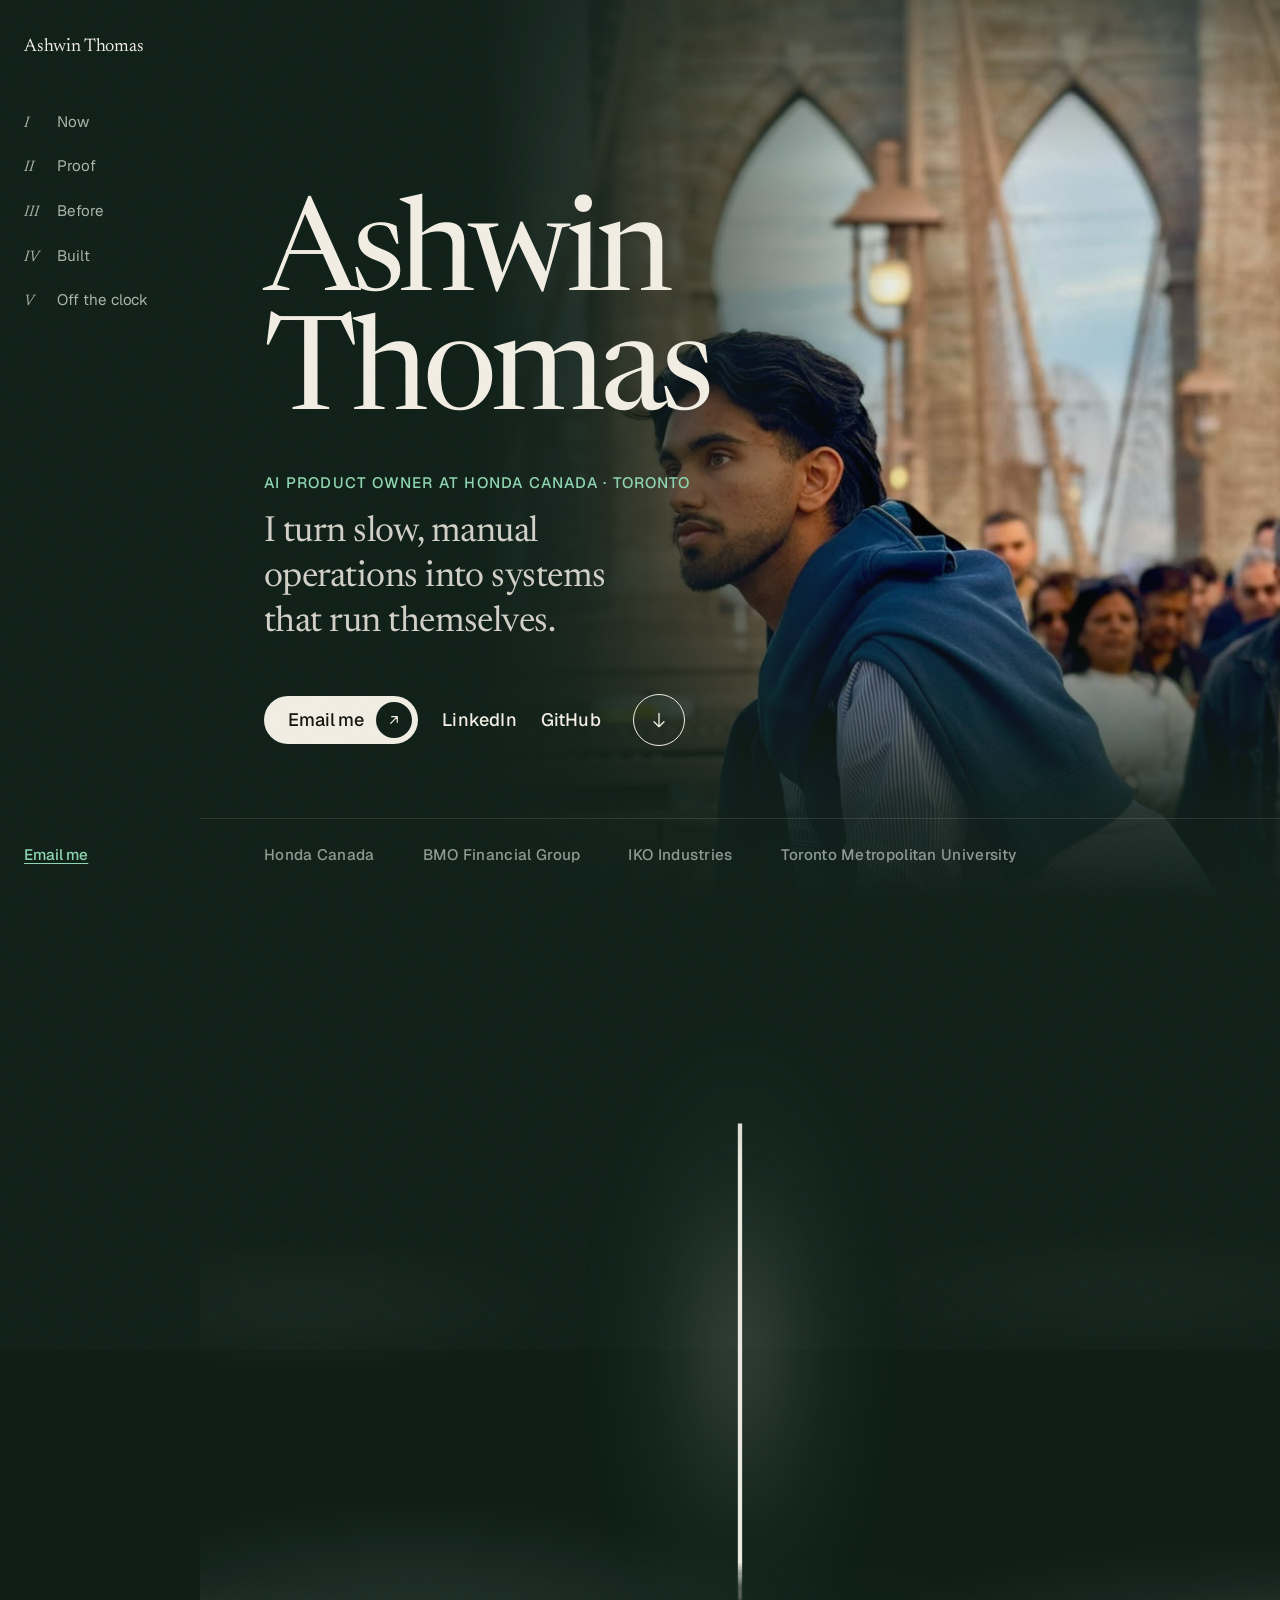
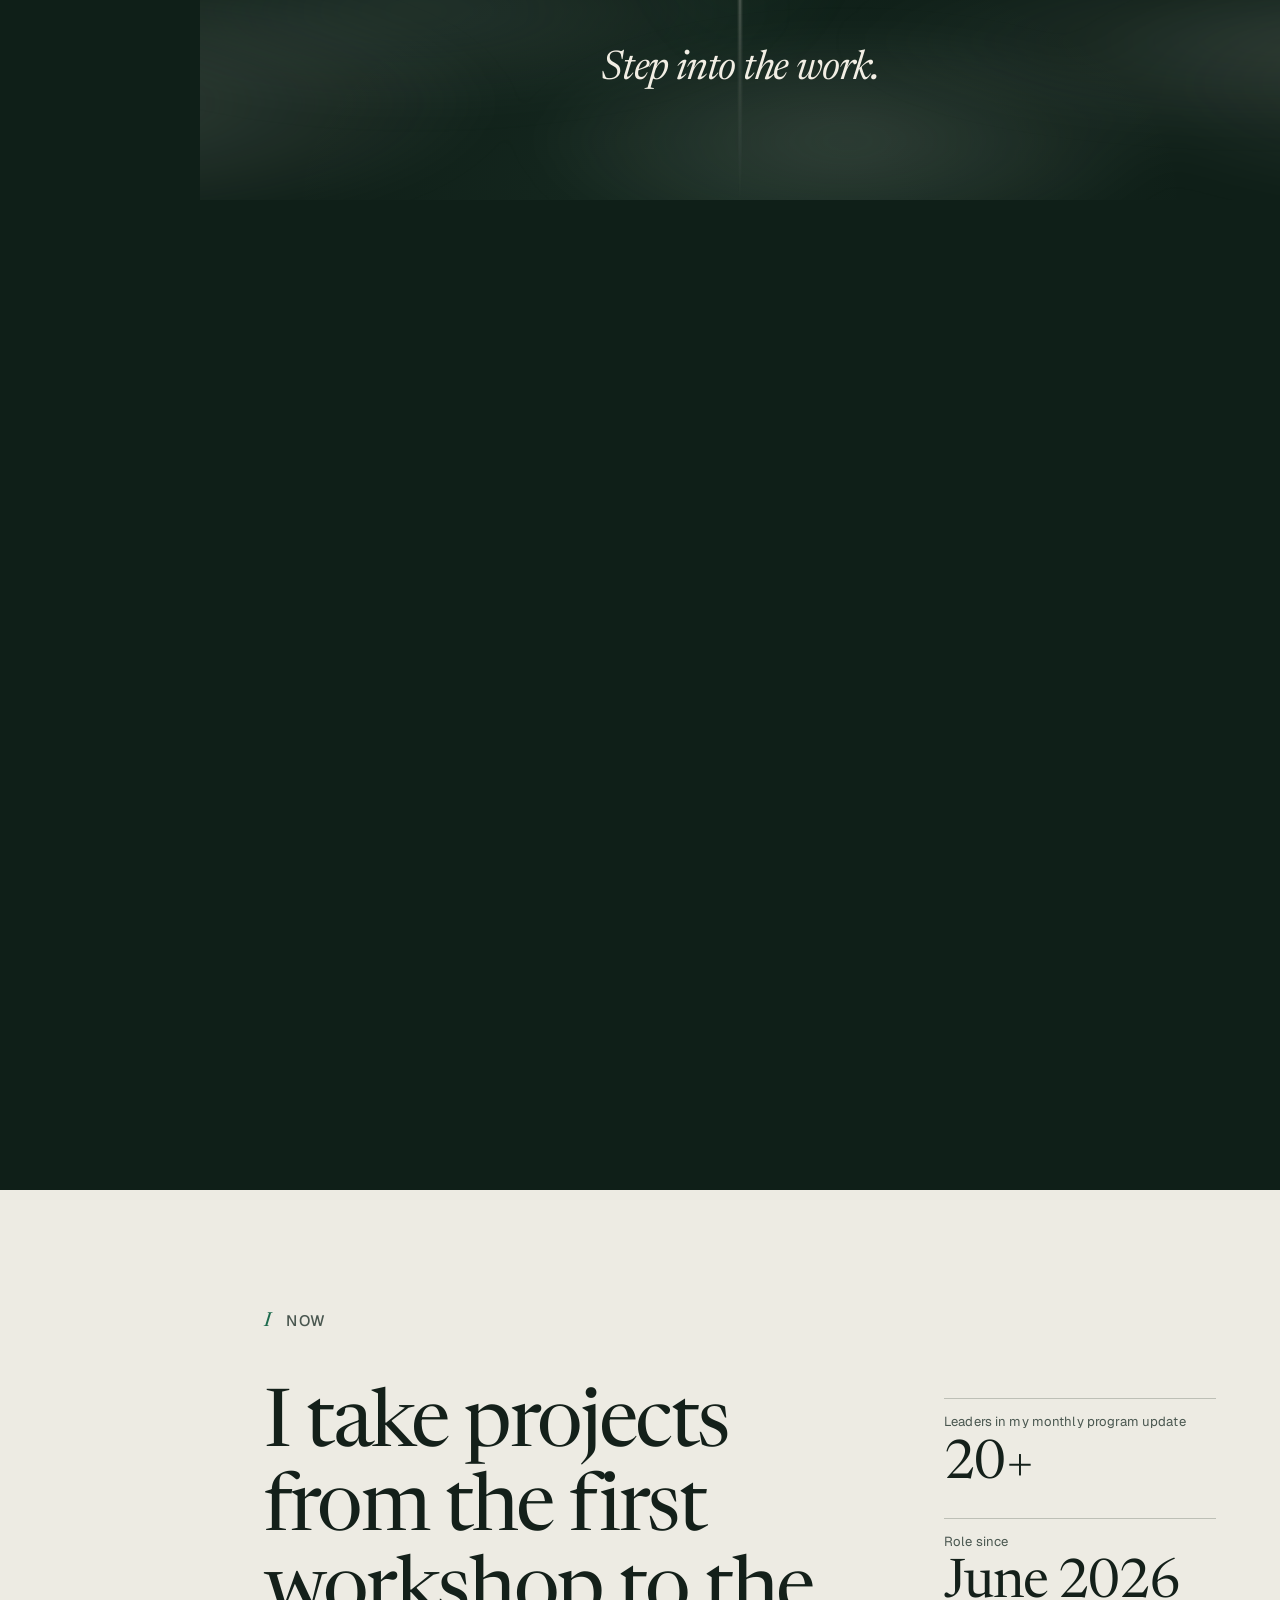
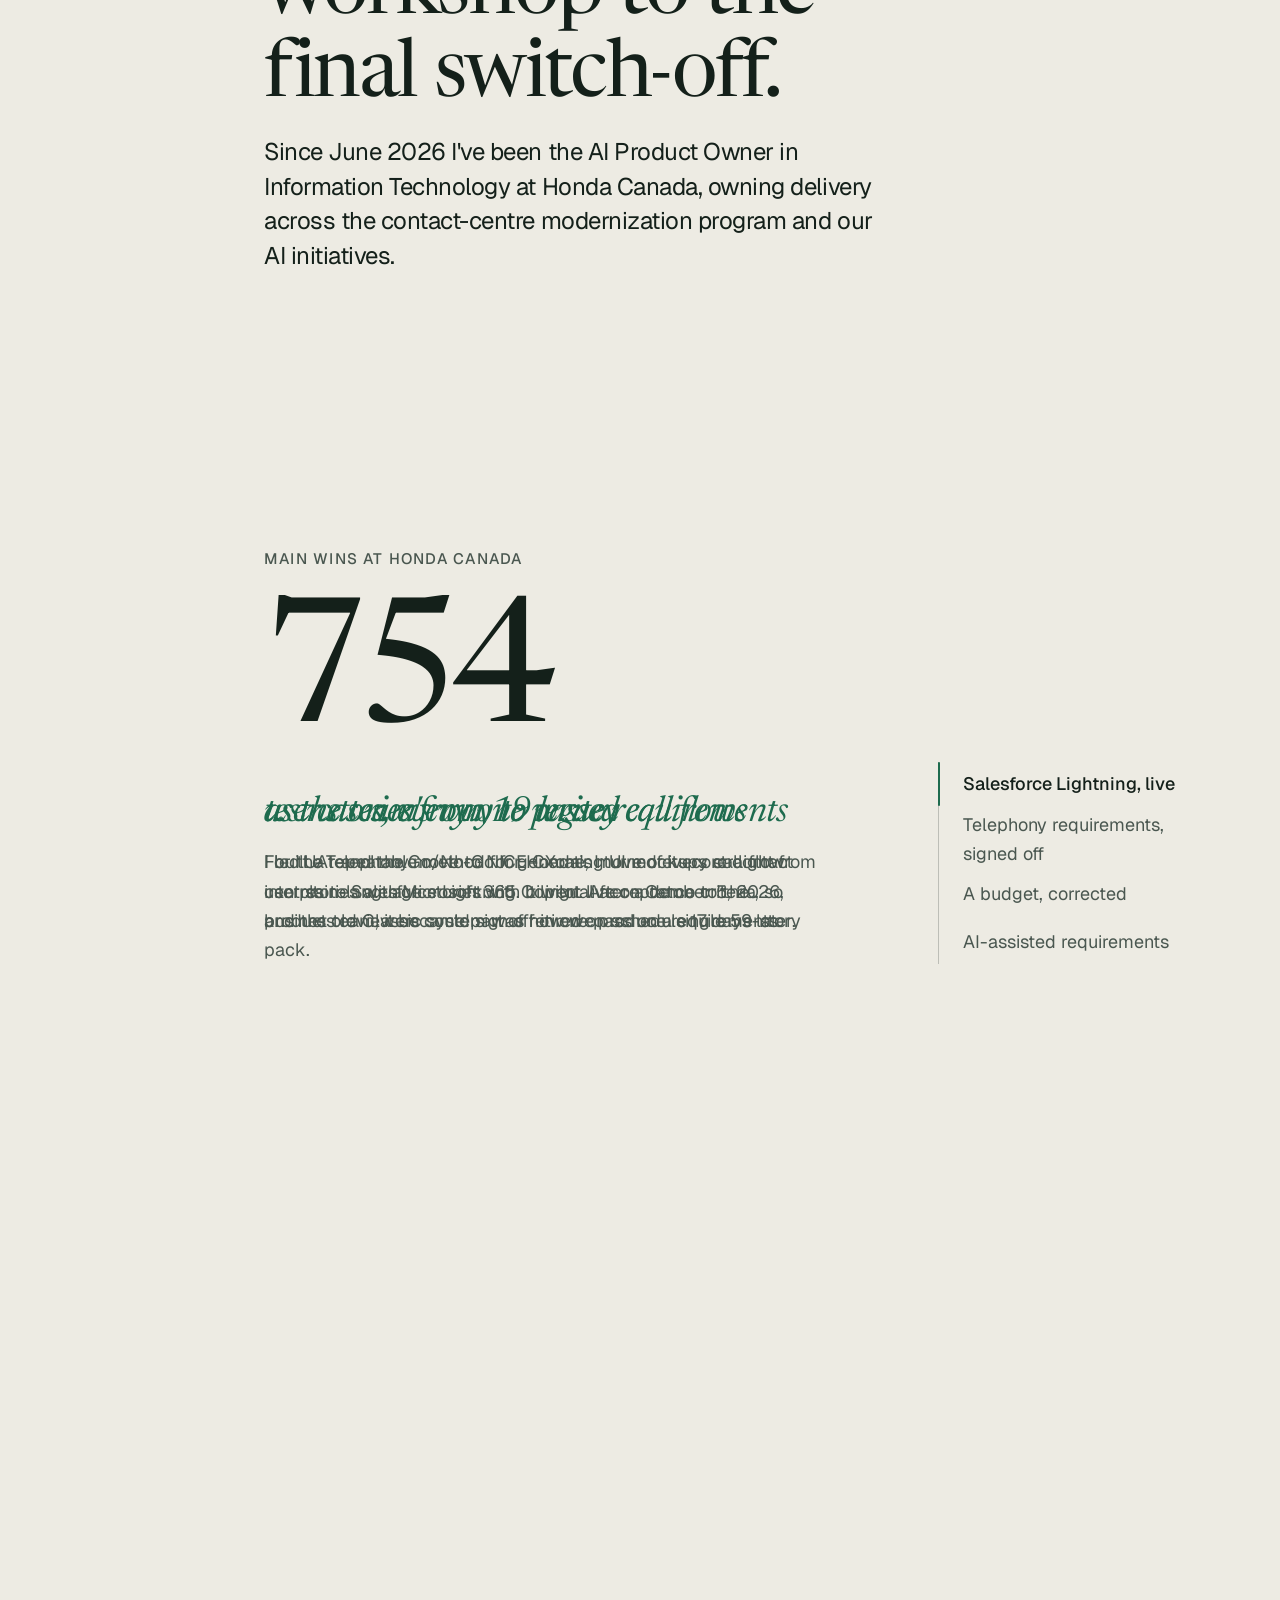
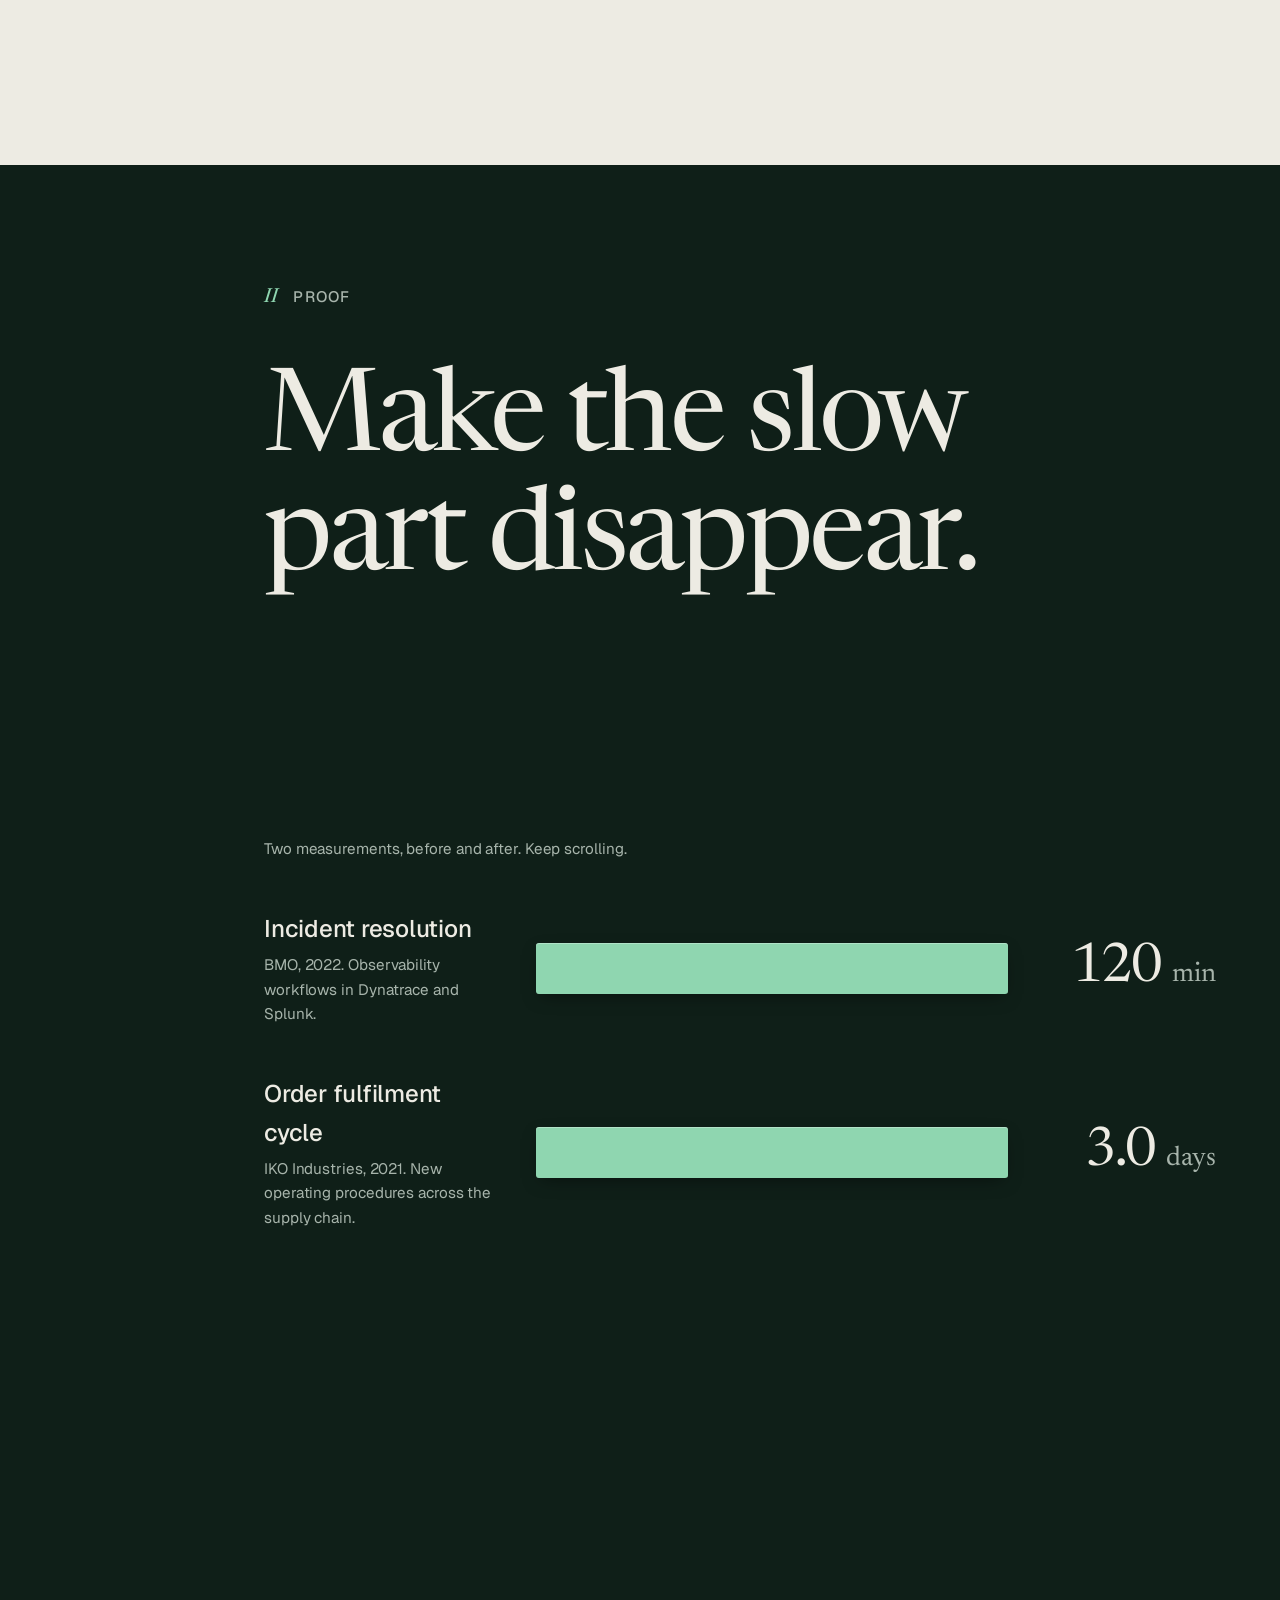
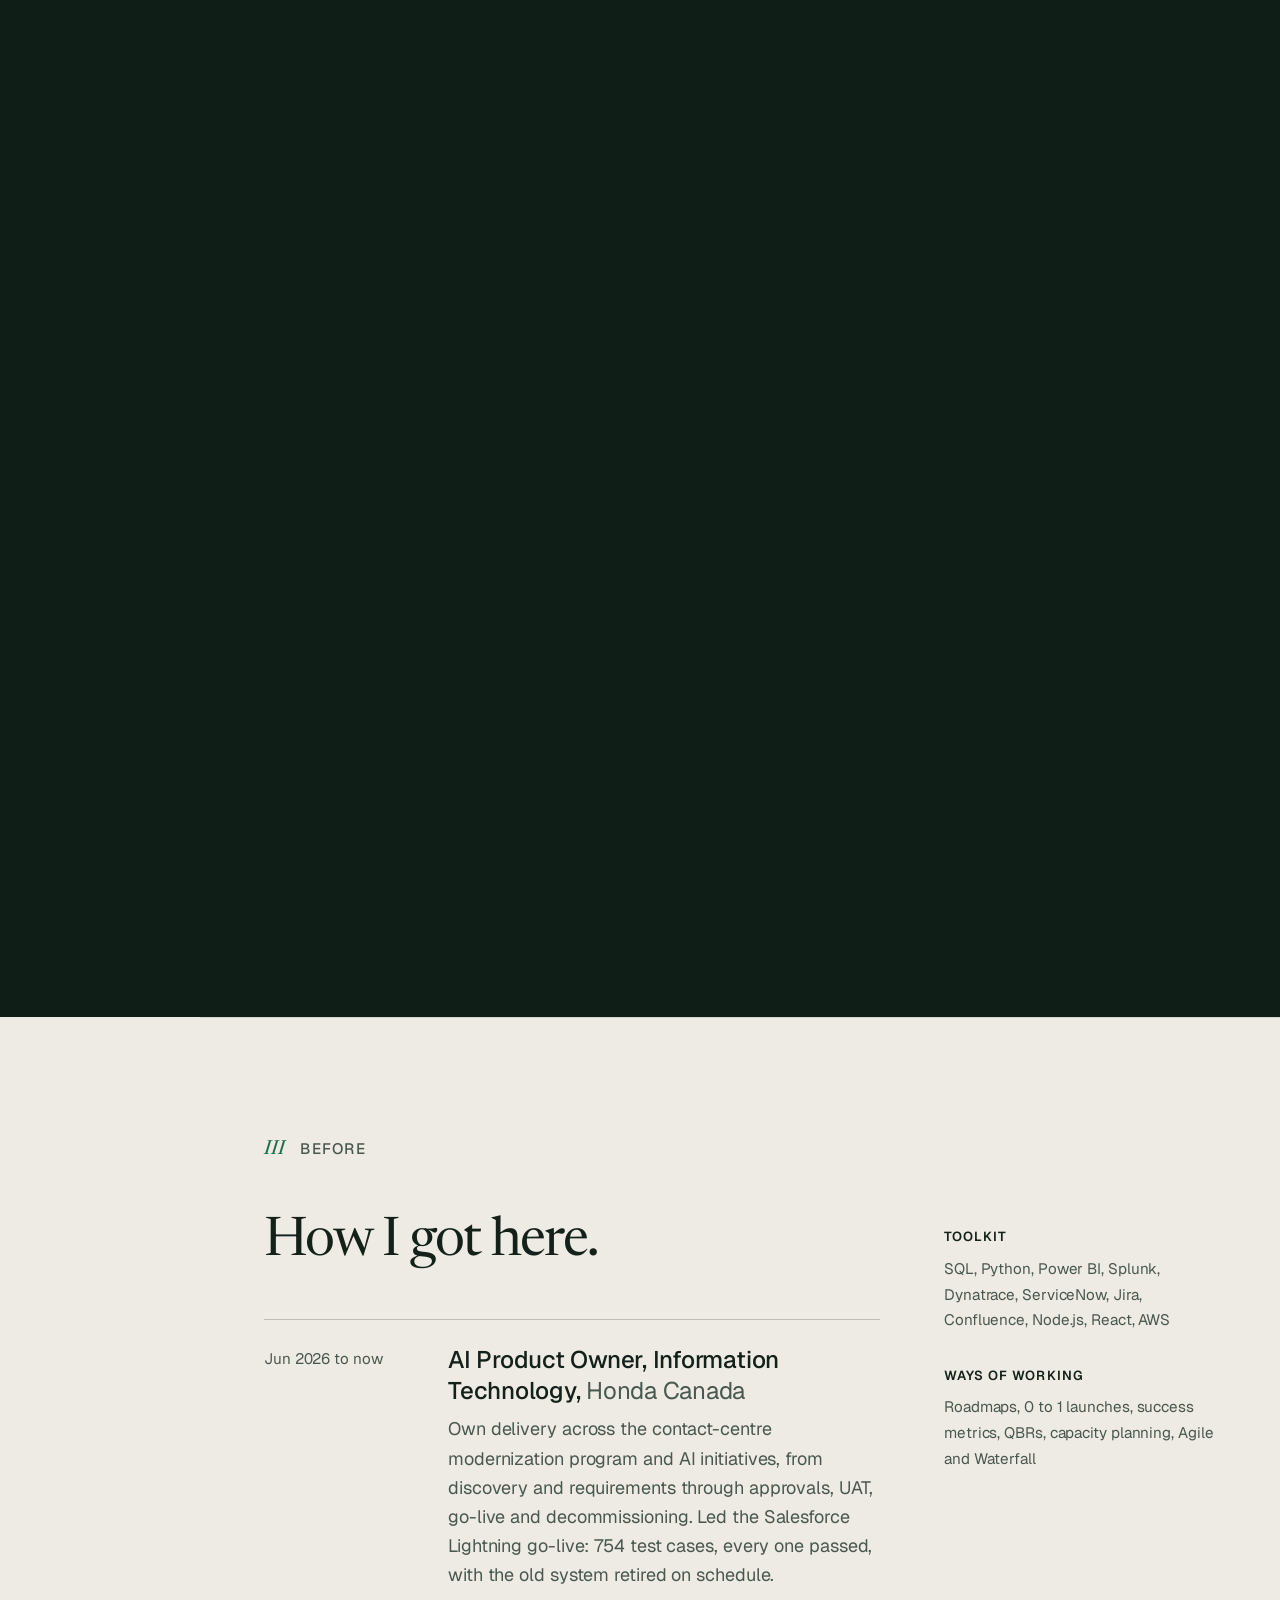
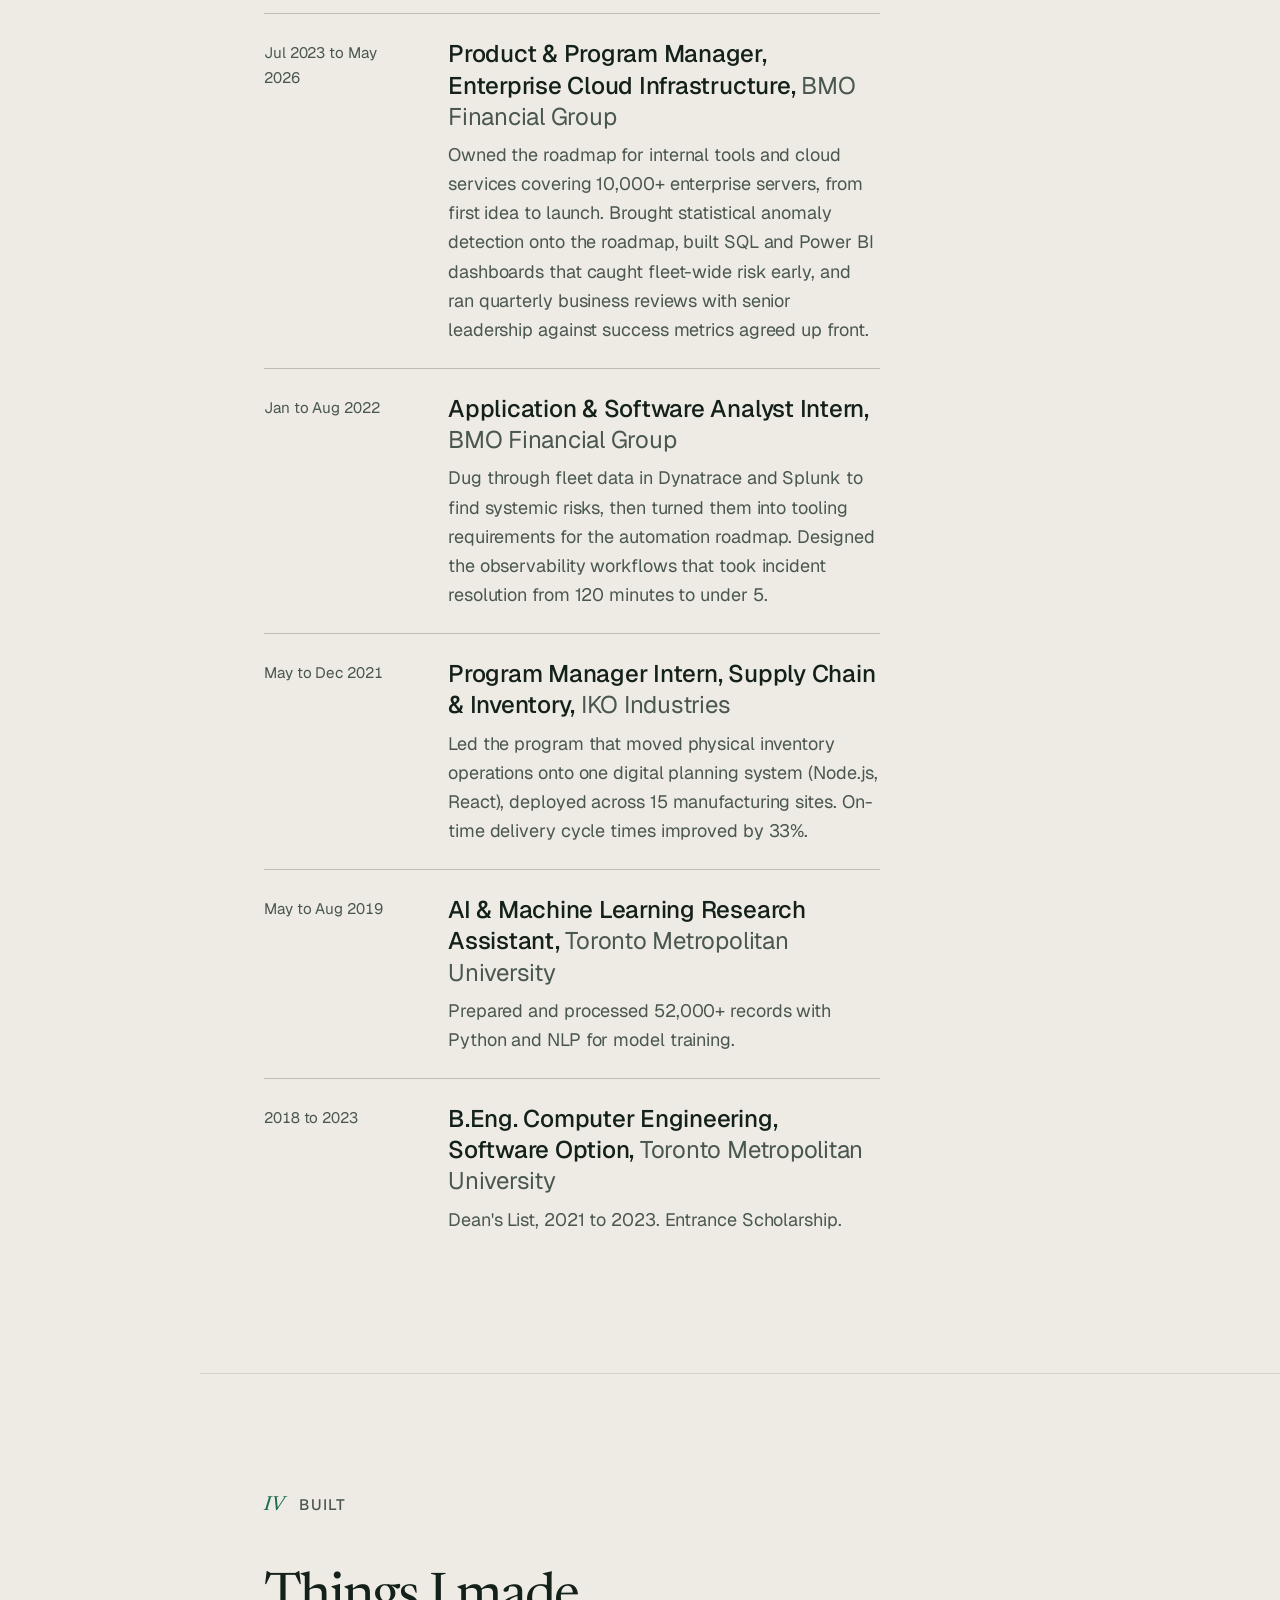
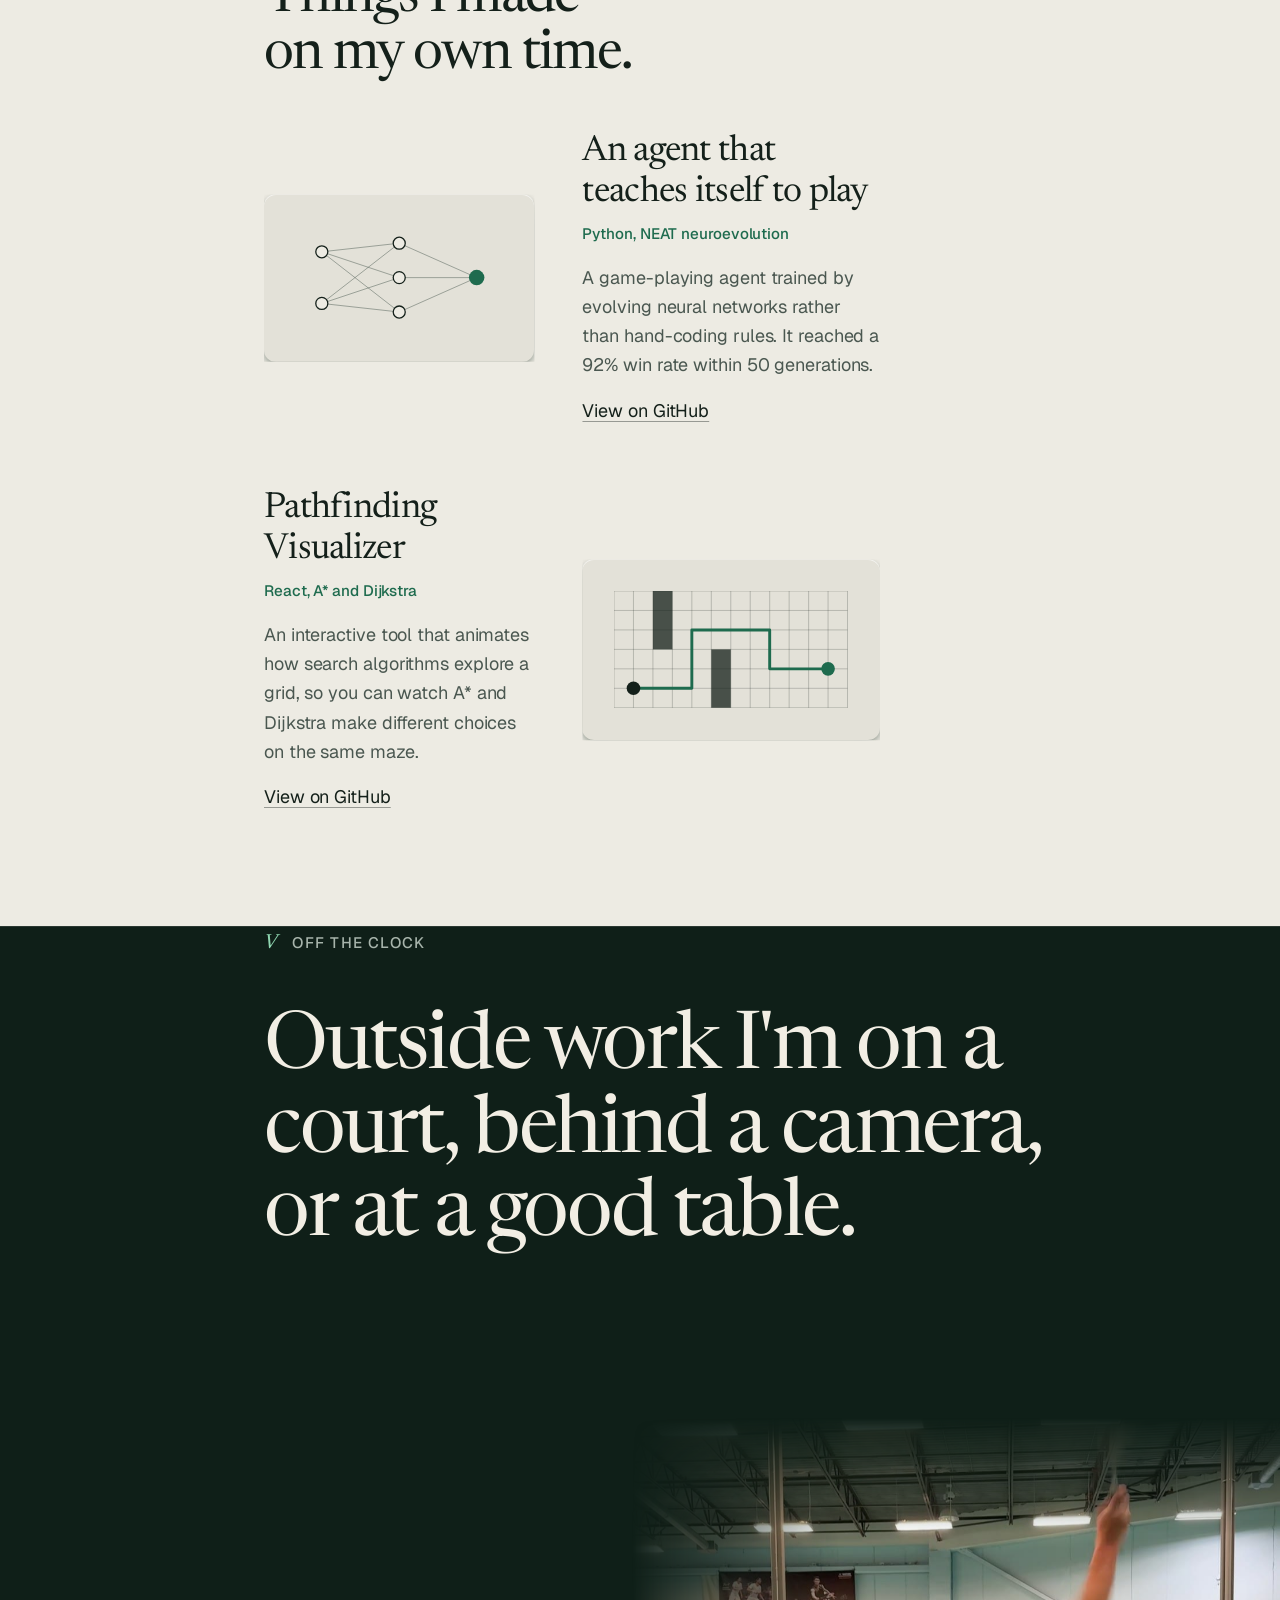
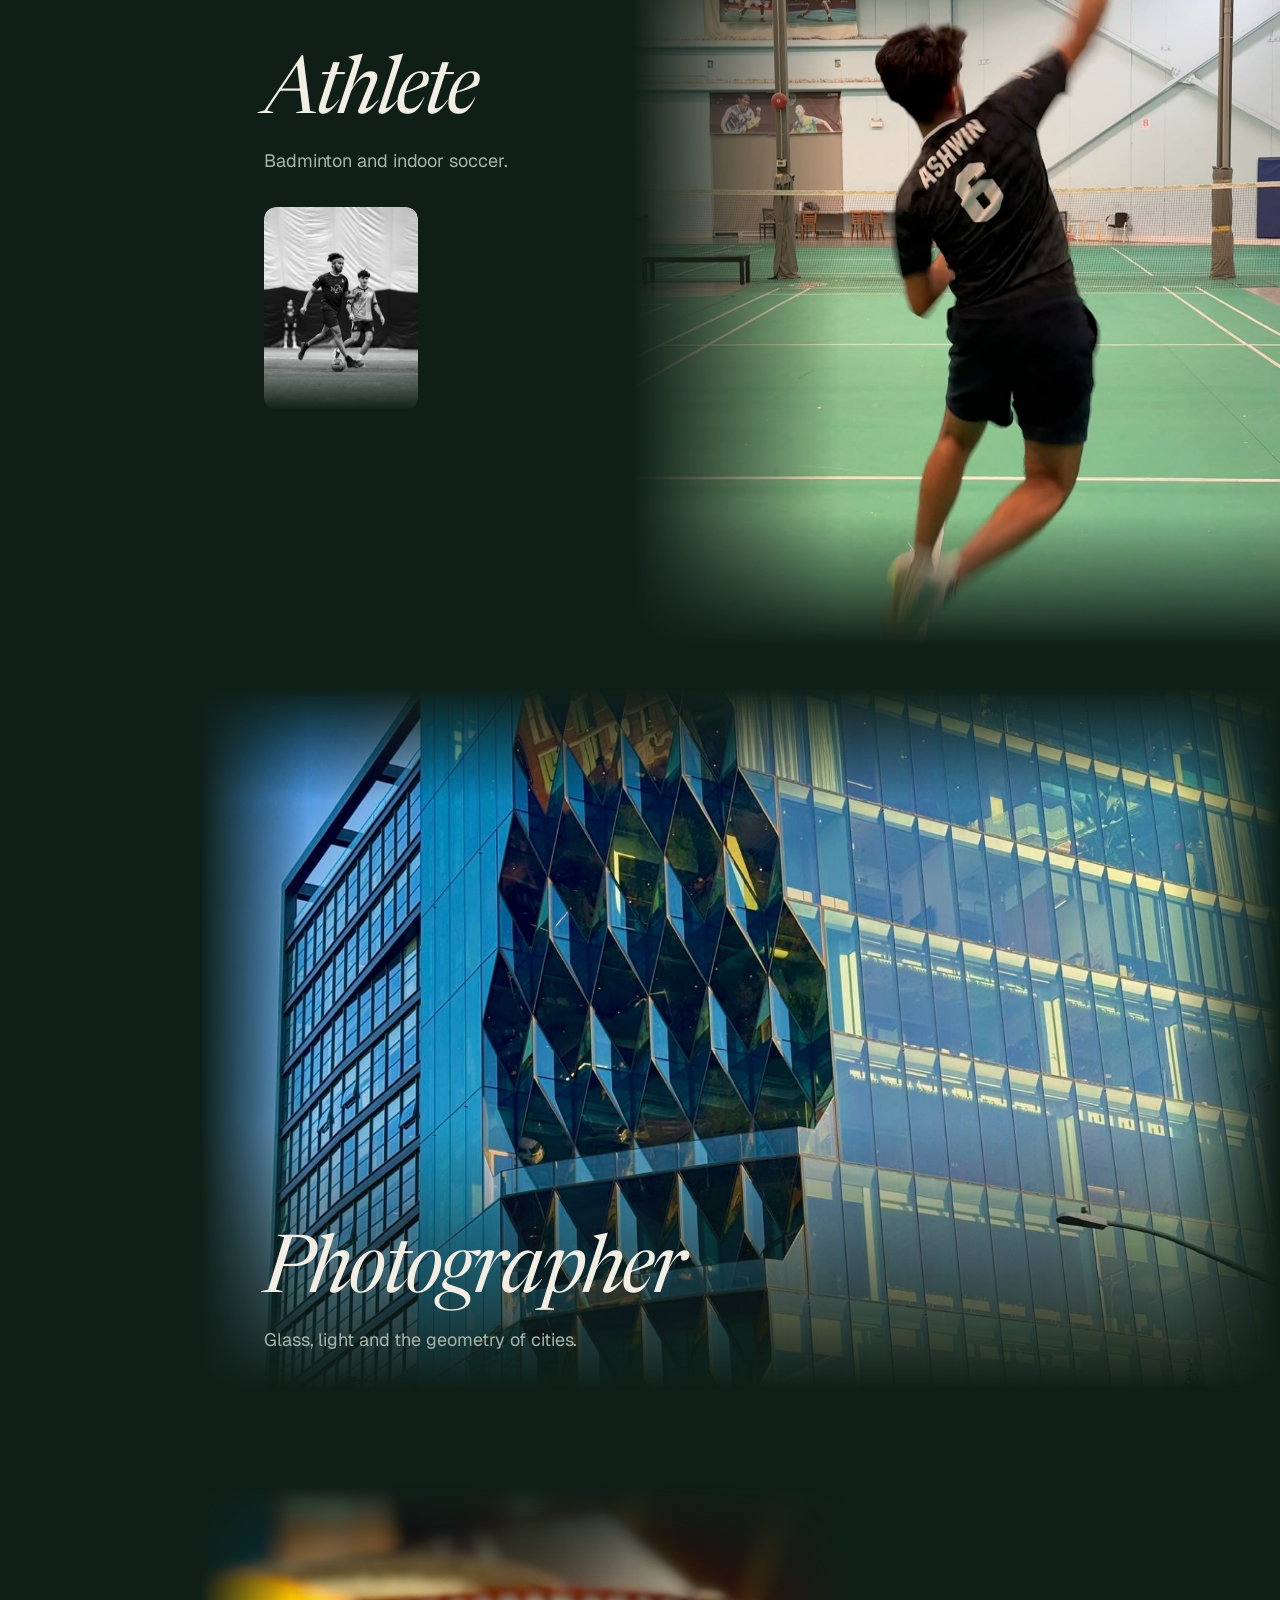
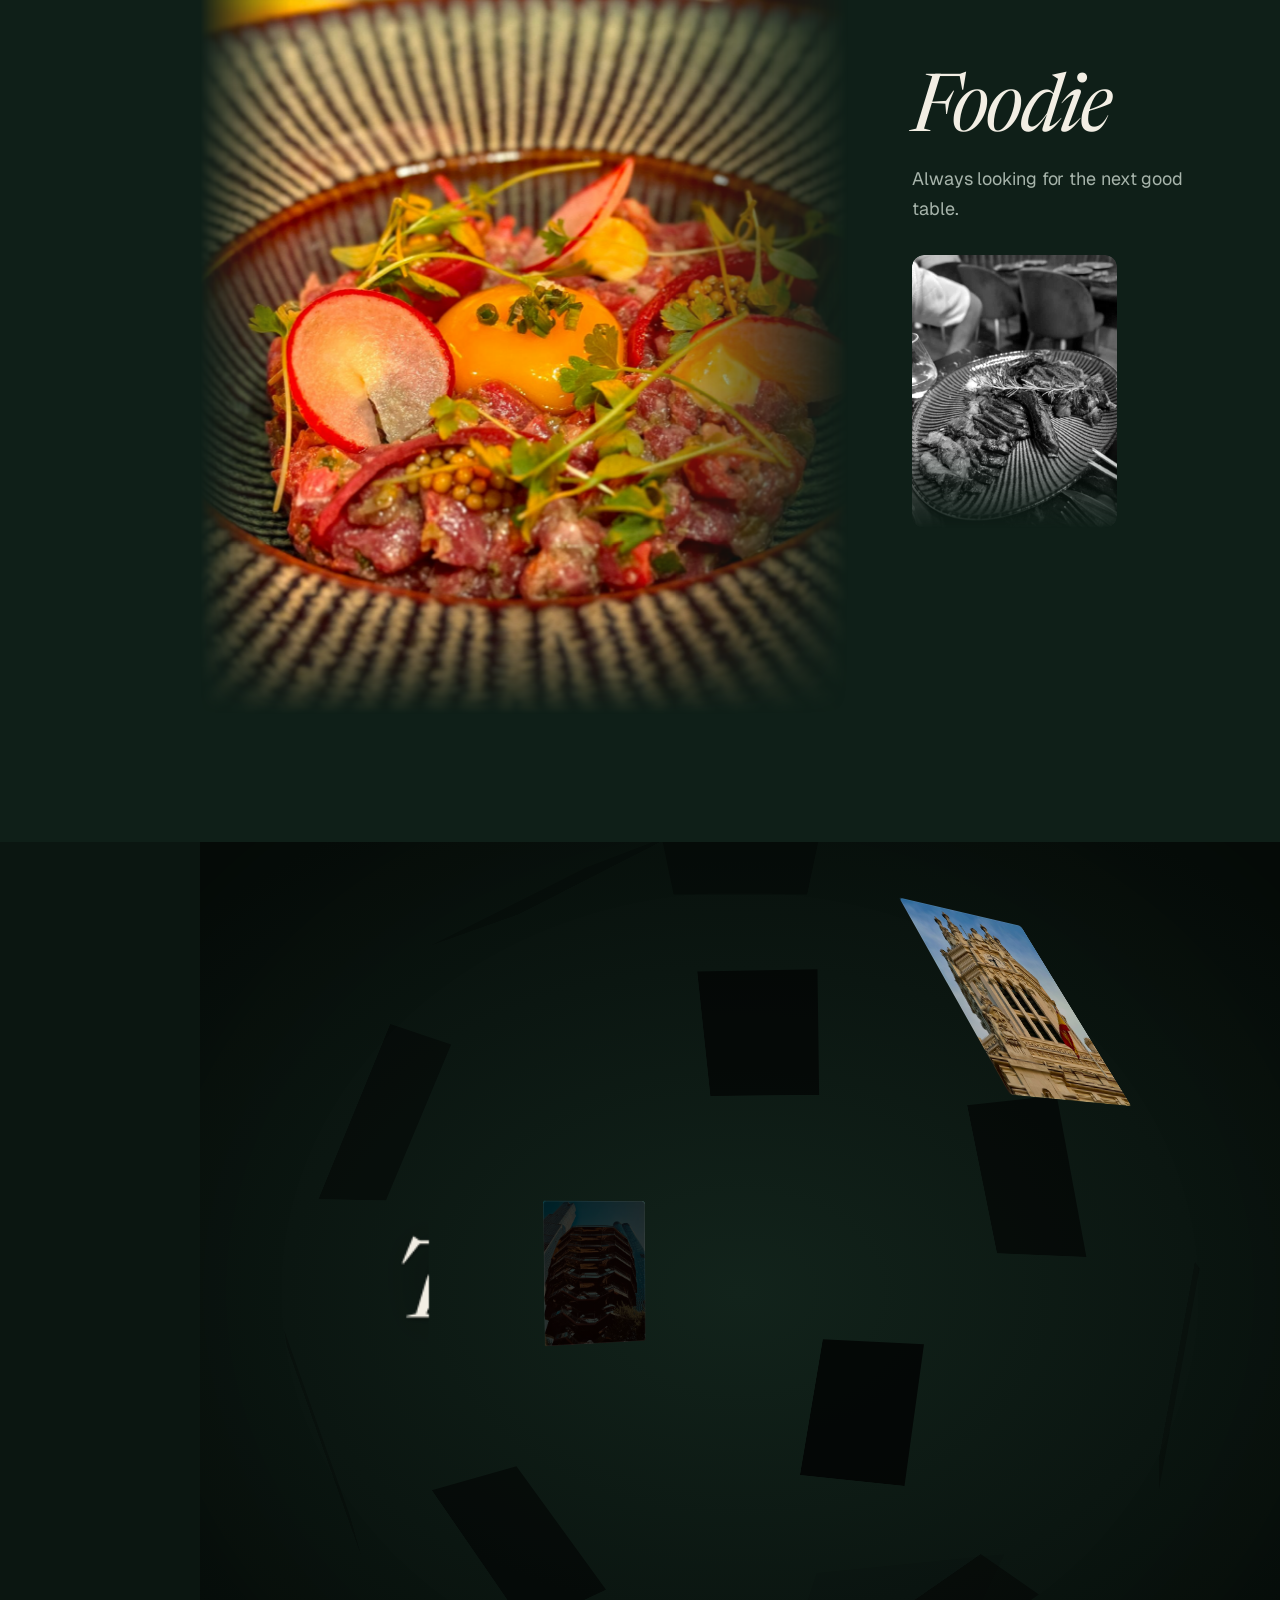
==== commit e0a2f0f6: "feat: photo sphere closing act with drag, scroll dolly and lightbox Replaces the looping photo strip" ====
--- a/builds/portfolio/site/index.html
+++ b/builds/portfolio/site/index.html
@@ -21,7 +21,7 @@
 <link rel="stylesheet" href="site.css">
 <link rel="stylesheet" href="door.css">
 <link rel="stylesheet" href="touches.css">
-<link rel="stylesheet" href="reel.css">
+<link rel="stylesheet" href="lens.css">
 <script type="application/ld+json">
 {
   "@context": "https://schema.org",
@@ -394,34 +394,84 @@
              alt="A sliced bone-in steak with a rosemary sprig on a striped plate.">
       </div>
     </div>
-
-    <!-- A slow, looping strip of travel photos: a closing reel. The first set is read
-         by assistive tech; the duplicate that makes the loop seamless is hidden. Pauses on hover. -->
-    <div class="reel">
-      <div class="reel__track">
-        <ul class="reel__set" aria-label="Travel photos">
-          <li class="reel__card"><img src="photos/reel-barcelona-street.jpg" width="540" height="720" loading="lazy" decoding="async" alt="Ashwin photographed from below in a narrow street, old balconied buildings rising to a blue sky."></li>
-          <li class="reel__card"><img src="photos/reel-sintra-towers.jpg" width="540" height="720" loading="lazy" decoding="async" alt="Yellow towers and a dark dome of a palace against a cloudy sky."></li>
-          <li class="reel__card"><img src="photos/reel-nyc-glass.jpg" width="540" height="720" loading="lazy" decoding="async" alt="A faceted glass skyscraper rising behind an ornate street lamp in Manhattan."></li>
-          <li class="reel__card"><img src="photos/reel-montreal-market.jpg" width="540" height="720" loading="lazy" decoding="async" alt="Ashwin seated on a bench at dusk beside a domed market hall strung with lights in Old Montreal."></li>
-          <li class="reel__card"><img src="photos/reel-madrid-tower.jpg" width="540" height="720" loading="lazy" decoding="async" alt="A carved stone clock tower with a Spanish flag, lit by late sun."></li>
-          <li class="reel__card"><img src="photos/reel-vessel.jpg" width="540" height="720" loading="lazy" decoding="async" alt="A copper honeycomb of stairways between glass towers in New York."></li>
-          <li class="reel__card"><img src="photos/reel-sintra-clock.jpg" width="540" height="720" loading="lazy" decoding="async" alt="A red clock tower with cone-topped turrets above a yellow wall."></li>
-          <li class="reel__card"><img src="photos/reel-bryant-park.jpg" width="540" height="720" loading="lazy" decoding="async" alt="Pink flowers beside yellow café tables and a green kiosk in Bryant Park."></li>
-        </ul>
-        <ul class="reel__set" aria-hidden="true">
-          <li class="reel__card"><img src="photos/reel-barcelona-street.jpg" width="540" height="720" loading="lazy" decoding="async" alt=""></li>
-          <li class="reel__card"><img src="photos/reel-sintra-towers.jpg" width="540" height="720" loading="lazy" decoding="async" alt=""></li>
-          <li class="reel__card"><img src="photos/reel-nyc-glass.jpg" width="540" height="720" loading="lazy" decoding="async" alt=""></li>
-          <li class="reel__card"><img src="photos/reel-montreal-market.jpg" width="540" height="720" loading="lazy" decoding="async" alt=""></li>
-          <li class="reel__card"><img src="photos/reel-madrid-tower.jpg" width="540" height="720" loading="lazy" decoding="async" alt=""></li>
-          <li class="reel__card"><img src="photos/reel-vessel.jpg" width="540" height="720" loading="lazy" decoding="async" alt=""></li>
-          <li class="reel__card"><img src="photos/reel-sintra-clock.jpg" width="540" height="720" loading="lazy" decoding="async" alt=""></li>
-          <li class="reel__card"><img src="photos/reel-bryant-park.jpg" width="540" height="720" loading="lazy" decoding="async" alt=""></li>
-        </ul>
-      </div>
-    </div>
   </section>
+
+  <!-- V, closing act: the photo sphere. Fifteen photos on a Fibonacci sphere around one
+       centre point; the title sits on that same point, inside the 3D world, counter-rotated
+       so it always faces you. Scroll turns and dollies the camera; drag turns it by hand;
+       a photo opens in a lightbox that grows out of its card. -->
+  <section id="lens" class="lens ground-dark bleed" data-chapter="off" data-sc-act="pin" data-sc-span="2.4" data-lens>
+    <div data-sc-stage class="lens__stage" data-lens-stage>
+      <div class="lens__world" data-lens-world>
+        <div class="lens__orb" data-lens-orb>
+          <button class="lens__card" type="button" data-full="photos/reel-sintra-towers-l.jpg" data-title="Yellow towers" data-place="Pena Palace, Sintra" aria-label="Open photo: Yellow towers, Pena Palace, Sintra">
+            <img src="photos/reel-sintra-towers.jpg" width="540" height="720" loading="lazy" decoding="async" alt="Yellow towers and a dark dome of a palace against a cloudy sky.">
+          </button>
+          <button class="lens__card" type="button" data-full="photos/reel-nyc-glass-l.jpg" data-title="Folded glass" data-place="Midtown, New York" aria-label="Open photo: Folded glass, Midtown, New York">
+            <img src="photos/reel-nyc-glass.jpg" width="540" height="720" loading="lazy" decoding="async" alt="A faceted glass skyscraper rising behind an ornate street lamp.">
+          </button>
+          <button class="lens__card" type="button" data-full="photos/badminton-1125.jpg" data-title="Overhead" data-place="On court" aria-label="Open photo: Overhead, On court">
+            <img src="photos/badminton-600.jpg" width="600" height="1066" loading="lazy" decoding="async" alt="Ashwin mid-jump on a badminton court, racket overhead.">
+          </button>
+          <button class="lens__card" type="button" data-full="photos/reel-madrid-tower-l.jpg" data-title="Late sun on stone" data-place="Palacio de Cibeles, Madrid" aria-label="Open photo: Late sun on stone, Palacio de Cibeles, Madrid">
+            <img src="photos/reel-madrid-tower.jpg" width="540" height="720" loading="lazy" decoding="async" alt="A carved stone clock tower with a Spanish flag, lit by late sun.">
+          </button>
+          <button class="lens__card" type="button" data-full="photos/tartare-1500.jpg" data-title="Tartare" data-place="At the table" aria-label="Open photo: Tartare, At the table">
+            <img src="photos/tartare-700.jpg" width="700" height="934" loading="lazy" decoding="async" alt="Beef tartare topped with an egg yolk, radish and herbs.">
+          </button>
+          <button class="lens__card" type="button" data-full="photos/reel-barcelona-street-l.jpg" data-title="Looking up" data-place="Old town, Spain" aria-label="Open photo: Looking up, Old town, Spain">
+            <img src="photos/reel-barcelona-street.jpg" width="540" height="720" loading="lazy" decoding="async" alt="Ashwin photographed from below in a narrow street, balconied buildings rising to a blue sky.">
+          </button>
+          <button class="lens__card" type="button" data-full="photos/hero-1500.jpg" data-title="Dusk on the bridge" data-place="Brooklyn Bridge, New York" aria-label="Open photo: Dusk on the bridge, Brooklyn Bridge, New York">
+            <img src="photos/hero-900.jpg" width="900" height="1200" loading="lazy" decoding="async" alt="Ashwin on the Brooklyn Bridge at dusk.">
+          </button>
+          <button class="lens__card" type="button" data-full="photos/reel-vessel-l.jpg" data-title="Copper honeycomb" data-place="Hudson Yards, New York" aria-label="Open photo: Copper honeycomb, Hudson Yards, New York">
+            <img src="photos/reel-vessel.jpg" width="540" height="720" loading="lazy" decoding="async" alt="A copper honeycomb of stairways between glass towers.">
+          </button>
+          <button class="lens__card" type="button" data-full="photos/soccer-359.jpg" data-title="Indoor soccer" data-place="On the pitch" aria-label="Open photo: Indoor soccer, On the pitch">
+            <img src="photos/soccer-359.jpg" width="359" height="476" loading="lazy" decoding="async" alt="Ashwin dribbling a ball during an indoor soccer game.">
+          </button>
+          <button class="lens__card" type="button" data-full="photos/reel-sintra-clock-l.jpg" data-title="Red clock tower" data-place="Pena Palace, Sintra" aria-label="Open photo: Red clock tower, Pena Palace, Sintra">
+            <img src="photos/reel-sintra-clock.jpg" width="540" height="720" loading="lazy" decoding="async" alt="A red clock tower with cone-topped turrets above a yellow wall.">
+          </button>
+          <button class="lens__card" type="button" data-full="photos/building-1500.jpg" data-title="Glass and gold" data-place="City light" aria-label="Open photo: Glass and gold, City light">
+            <img src="photos/building-800.jpg" width="800" height="1066" loading="lazy" decoding="async" alt="A glass office tower with a diamond-patterned facade in late golden sun.">
+          </button>
+          <button class="lens__card" type="button" data-full="photos/reel-montreal-market-l.jpg" data-title="Bonsecours at dusk" data-place="Old Montreal" aria-label="Open photo: Bonsecours at dusk, Old Montreal">
+            <img src="photos/reel-montreal-market.jpg" width="540" height="720" loading="lazy" decoding="async" alt="Ashwin seated on a bench at dusk beside a domed market hall strung with lights.">
+          </button>
+          <button class="lens__card" type="button" data-full="photos/steak-1000.jpg" data-title="Bone-in" data-place="At the table" aria-label="Open photo: Bone-in, At the table">
+            <img src="photos/steak-600.jpg" width="600" height="800" loading="lazy" decoding="async" alt="A sliced bone-in steak with a rosemary sprig on a striped plate.">
+          </button>
+          <button class="lens__card" type="button" data-full="photos/reel-bryant-park-l.jpg" data-title="Yellow chairs" data-place="Bryant Park, New York" aria-label="Open photo: Yellow chairs, Bryant Park, New York">
+            <img src="photos/reel-bryant-park.jpg" width="540" height="720" loading="lazy" decoding="async" alt="Pink flowers beside yellow café tables and a green kiosk.">
+          </button>
+          <button class="lens__card" type="button" data-full="photos/portrait-1000.jpg" data-title="Railing" data-place="Brooklyn Bridge, New York" aria-label="Open photo: Railing, Brooklyn Bridge, New York">
+            <img src="photos/portrait-600.jpg" width="600" height="800" loading="lazy" decoding="async" alt="Ashwin leaning on the railing of the Brooklyn Bridge, a stone tower behind him.">
+          </button>
+        </div>
+        <h2 class="lens__head" data-lens-head><span class="lens__inner"><span style="--i:0">Through</span> <span style="--i:1">my</span> <span style="--i:2">lens</span></span></h2>
+      </div>
+      <div class="lens__vig" aria-hidden="true"></div>
+      <p class="lens__hint"><span class="lens__hint-fine">Drag to turn it. Pick a photo to open it.</span><span class="lens__hint-touch">Swipe sideways to turn it. Tap a photo to open it.</span></p>
+      <div class="lens__ring" aria-hidden="true"><span>Drag</span></div>
+    </div>
+  </section>
+
+  <div class="lightbox" data-lightbox role="dialog" aria-modal="true" aria-labelledby="lb-title" hidden>
+    <div class="lightbox__scrim" data-close></div>
+    <figure class="lightbox__plate" data-lb-plate>
+      <div class="lightbox__shot">
+        <img data-lb-img alt="">
+        <button class="lightbox__close" type="button" data-close>Close</button>
+      </div>
+      <figcaption class="lightbox__meta">
+        <h3 id="lb-title" data-lb-title></h3>
+        <p data-lb-place></p>
+      </figcaption>
+    </figure>
+  </div>
+
 
   <!-- COLOPHON: the smallest type, the ask as running text. Last element on the page. -->
   <footer class="colophon">
@@ -441,5 +491,6 @@
 <script>ScrollCraft.mount(document.body);</script>
 <script src="site.js"></script>
 <script src="door.js"></script>
+<script src="lens.js"></script>
 </body>
 </html>
--- a/builds/portfolio/site/lens.css
+++ b/builds/portfolio/site/lens.css
@@ -0,0 +1,162 @@
+/* The lens: a photo sphere closing Chapter V, and its lightbox.
+   Geometry: .lens__world is a 0x0 point at the centre of the stage. Every card
+   and the title are positioned from that same point, so the title is always the
+   centre of the circle. lens.js writes the world, title and card transforms;
+   nothing here may put a centring transform on .lens__head (JS replaces it). */
+
+.lens {
+  --persp: 1150px;
+  --hw: min(56vw, 640px);
+  --cw: 180px;   /* card width, set by lens.js from the sphere radius */
+  background: #0B1611;
+}
+
+.lens__stage {
+  height: 100vh; height: 100svh; overflow: hidden;    /* sticky comes from the engine */
+  perspective: var(--persp); perspective-origin: 50% 50%;
+  background: radial-gradient(70% 60% at 50% 50%, #12231B 0%, #0B1611 60%, #070E0A 100%);
+  touch-action: pan-y;          /* vertical swipes still scroll the page */
+  user-select: none; -webkit-user-select: none;
+}
+@media (pointer: fine) { .lens__stage { cursor: none; } }
+
+.lens__world, .lens__orb {
+  position: absolute; top: 50%; left: 50%; width: 0; height: 0;
+  transform-style: preserve-3d;
+}
+.lens__world { will-change: transform; }
+.lens__orb { top: 0; left: 0; }
+
+/* Cards: placed on the sphere by lens.js; the figure's dark wash is the depth. */
+.lens__card {
+  position: absolute; top: 0; left: 0;
+  width: var(--cw); height: calc(var(--cw) * 4 / 3);
+  margin: calc(var(--cw) * -2 / 3) 0 0 calc(var(--cw) / -2);
+  padding: 0; border: 0; background: #0A120E; border-radius: 4px;
+  overflow: hidden; cursor: inherit;
+  --d: 0;
+}
+.lens__card img {
+  width: 100%; height: 100%; object-fit: cover; display: block;
+  transition: transform 500ms var(--ease-rise);
+}
+.lens__card::after {
+  content: ""; position: absolute; inset: 0; border-radius: 4px; pointer-events: none;
+  background: rgb(0 0 0 / var(--d));
+  box-shadow: inset 0 0 0 1px rgb(242 238 228 / 0.08);
+}
+.lens__card:hover img { transform: scale(1.045); }
+.lens__card:focus-visible { outline: 2px solid var(--dark-accent); outline-offset: 3px; }
+
+/* Title: on the sphere's centre point, inside the 3D world. */
+.lens__head {
+  position: absolute; top: 0; left: 0;
+  width: var(--hw); margin: 0 0 0 calc(var(--hw) / -2);
+  text-align: center; pointer-events: none;
+  font-family: var(--sc-font-display); font-weight: 400; font-style: italic;
+  font-size: clamp(30px, 5.2vw, 76px); line-height: 1.04; letter-spacing: -0.03em;
+  color: var(--cream);
+  text-shadow: 0 1px 2px rgb(0 0 0 / .55), 0 4px 30px rgb(0 0 0 / .75);
+}
+.lens__inner { position: absolute; top: 0; left: 0; width: 100%; transform: translateY(-50%); }
+.lens__inner > span {
+  display: inline-block; opacity: 0; transform: translateY(.42em); filter: blur(7px);
+  transition: opacity 1.05s var(--ease-rise), transform 1.15s var(--ease-rise), filter 1.05s var(--ease-rise);
+  transition-delay: calc(.15s + var(--i) * .09s);
+}
+.lens.is-seen .lens__inner > span { opacity: 1; transform: none; filter: blur(0); }
+
+.lens__vig {
+  position: absolute; inset: 0; pointer-events: none; z-index: 2;
+  background: radial-gradient(ellipse 88% 92% at 50% 50%, transparent 48%, rgb(0 0 0 / .26) 80%, rgb(0 0 0 / .7) 100%);
+  transition: opacity 400ms var(--ease-rise);
+}
+
+.lens__hint {
+  position: absolute; z-index: 3; left: var(--sc-5); bottom: var(--sc-5); margin: 0;
+  font-size: var(--sc-t-xs); letter-spacing: .14em; text-transform: uppercase;
+  color: rgb(242 238 228 / .62); pointer-events: none; text-shadow: 0 1px 8px rgb(0 0 0 / .8);
+  transition: opacity 400ms var(--ease-rise);
+}
+.lens__hint-touch { display: none; }
+@media (pointer: coarse) { .lens__hint-fine { display: none; } .lens__hint-touch { display: inline; } }
+@media (min-width: 1100px) { .lens__hint { left: calc(var(--folio-w) + var(--sc-5)); } }
+
+/* Pointer ring (fine pointers only): says Drag, grows and says Open over a photo. */
+.lens__ring {
+  position: absolute; z-index: 4; top: 0; left: 0; pointer-events: none;
+  width: 64px; height: 64px; margin: -32px 0 0 -32px; border-radius: 50%;
+  display: grid; place-items: center;
+  border: 1px solid rgb(242 238 228 / .6); color: var(--cream);
+  font-size: 10px; letter-spacing: .16em; text-transform: uppercase;
+  opacity: 0; transition: opacity 250ms var(--ease-rise);
+}
+.lens__ring span { transition: opacity 200ms var(--ease-rise); }
+.lens__ring.is-on { opacity: 1; }
+.lens__ring.is-card { background: rgb(242 238 228 / .14); }
+@media (pointer: coarse), (hover: none) { .lens__ring { display: none; } }
+
+/* While a photo is open, the archive dims behind it. */
+.lens.is-lit .lens__hint { opacity: 0; }
+
+/* Without JS: an ordinary wrapped grid of the same photos. */
+html:not(.js) .lens { height: auto !important; }
+html:not(.js) .lens__stage { height: auto; perspective: none; padding: var(--sc-8) var(--sc-5); }
+html:not(.js) .lens__world, html:not(.js) .lens__orb { position: static; width: auto; height: auto; }
+html:not(.js) .lens__orb { display: flex; flex-wrap: wrap; gap: var(--sc-3); justify-content: center; }
+html:not(.js) .lens__card { position: relative; margin: 0; --cw: 9rem; }
+html:not(.js) .lens__head { position: static; width: auto; margin: 0 0 var(--sc-6); }
+html:not(.js) .lens__inner { position: static; transform: none; }
+html:not(.js) .lens__inner > span { opacity: 1; transform: none; filter: none; }
+html:not(.js) .lens__hint, html:not(.js) .lens__ring, html:not(.js) .lens__vig { display: none; }
+
+@media (max-width: 768px) { .lens__head { font-size: clamp(26px, 8vw, 40px); } }
+@media (max-width: 640px) { .lens { --hw: min(84vw, 360px); } }
+
+/* ============================================================ lightbox == */
+.lightbox {
+  position: fixed; inset: 0; z-index: 120;
+  display: grid; place-items: center;
+  padding: clamp(56px, 8vh, 84px) var(--sc-5);
+  opacity: 0; pointer-events: none;
+  transition: opacity 420ms var(--ease-rise);
+}
+.lightbox[hidden] { display: none; }
+.lightbox.is-open { opacity: 1; pointer-events: auto; }
+.lightbox__scrim { position: absolute; inset: 0; background: rgb(5 10 8 / .55); }
+.lightbox__plate {
+  --ar: 0.75;
+  position: relative; margin: 0;
+  width: min(88vw, 620px, calc((100svh - 200px) * var(--ar)));
+  transform-origin: 0 0;
+  transition: transform 620ms var(--ease-rise), opacity 420ms var(--ease-rise);
+}
+.lightbox__shot {
+  position: relative; aspect-ratio: var(--ar); border-radius: 3px; overflow: hidden;
+  background: #0A120E; box-shadow: 0 30px 90px rgb(0 0 0 / .7);
+}
+.lightbox__shot img { width: 100%; height: 100%; object-fit: cover; display: block; }
+.lightbox__close {
+  position: absolute; top: 12px; right: 12px; min-height: 44px; padding: 10px 14px;
+  border: 1px solid rgb(242 238 228 / .78); border-radius: 999px;
+  background: rgb(0 0 0 / .35); color: var(--cream); font: inherit; font-size: 12.5px; cursor: pointer;
+  transition: background-color 200ms var(--ease-rise), border-color 200ms var(--ease-rise);
+}
+.lightbox__close:hover { background: rgb(0 0 0 / .6); border-color: #fff; }
+.lightbox__close:active { transform: scale(.97); }
+.lightbox__close:focus-visible { outline: 2px solid var(--dark-accent); outline-offset: 3px; }
+.lightbox__meta { display: flex; justify-content: space-between; align-items: baseline; gap: var(--sc-4); padding-top: 14px; color: var(--cream); }
+.lightbox__meta h3 {
+  margin: 0; font-family: var(--sc-font-display); font-weight: 400; font-style: italic;
+  font-size: clamp(22px, 2.2vw, 30px); letter-spacing: -0.015em; line-height: 1.1;
+}
+.lightbox__meta p { margin: 0; font-size: 13px; color: rgb(242 238 228 / .65); text-align: right; }
+@media (max-width: 640px) {
+  .lightbox__meta { flex-direction: column; gap: 4px; }
+  .lightbox__meta p { text-align: left; }
+}
+
+@media (prefers-reduced-motion: reduce) {
+  .lens__inner > span { transition-duration: .14s; transition-delay: 0s; transform: none; filter: none; }
+  .lens__card img, .lightbox, .lightbox__plate { transition-duration: .14s; }
+}
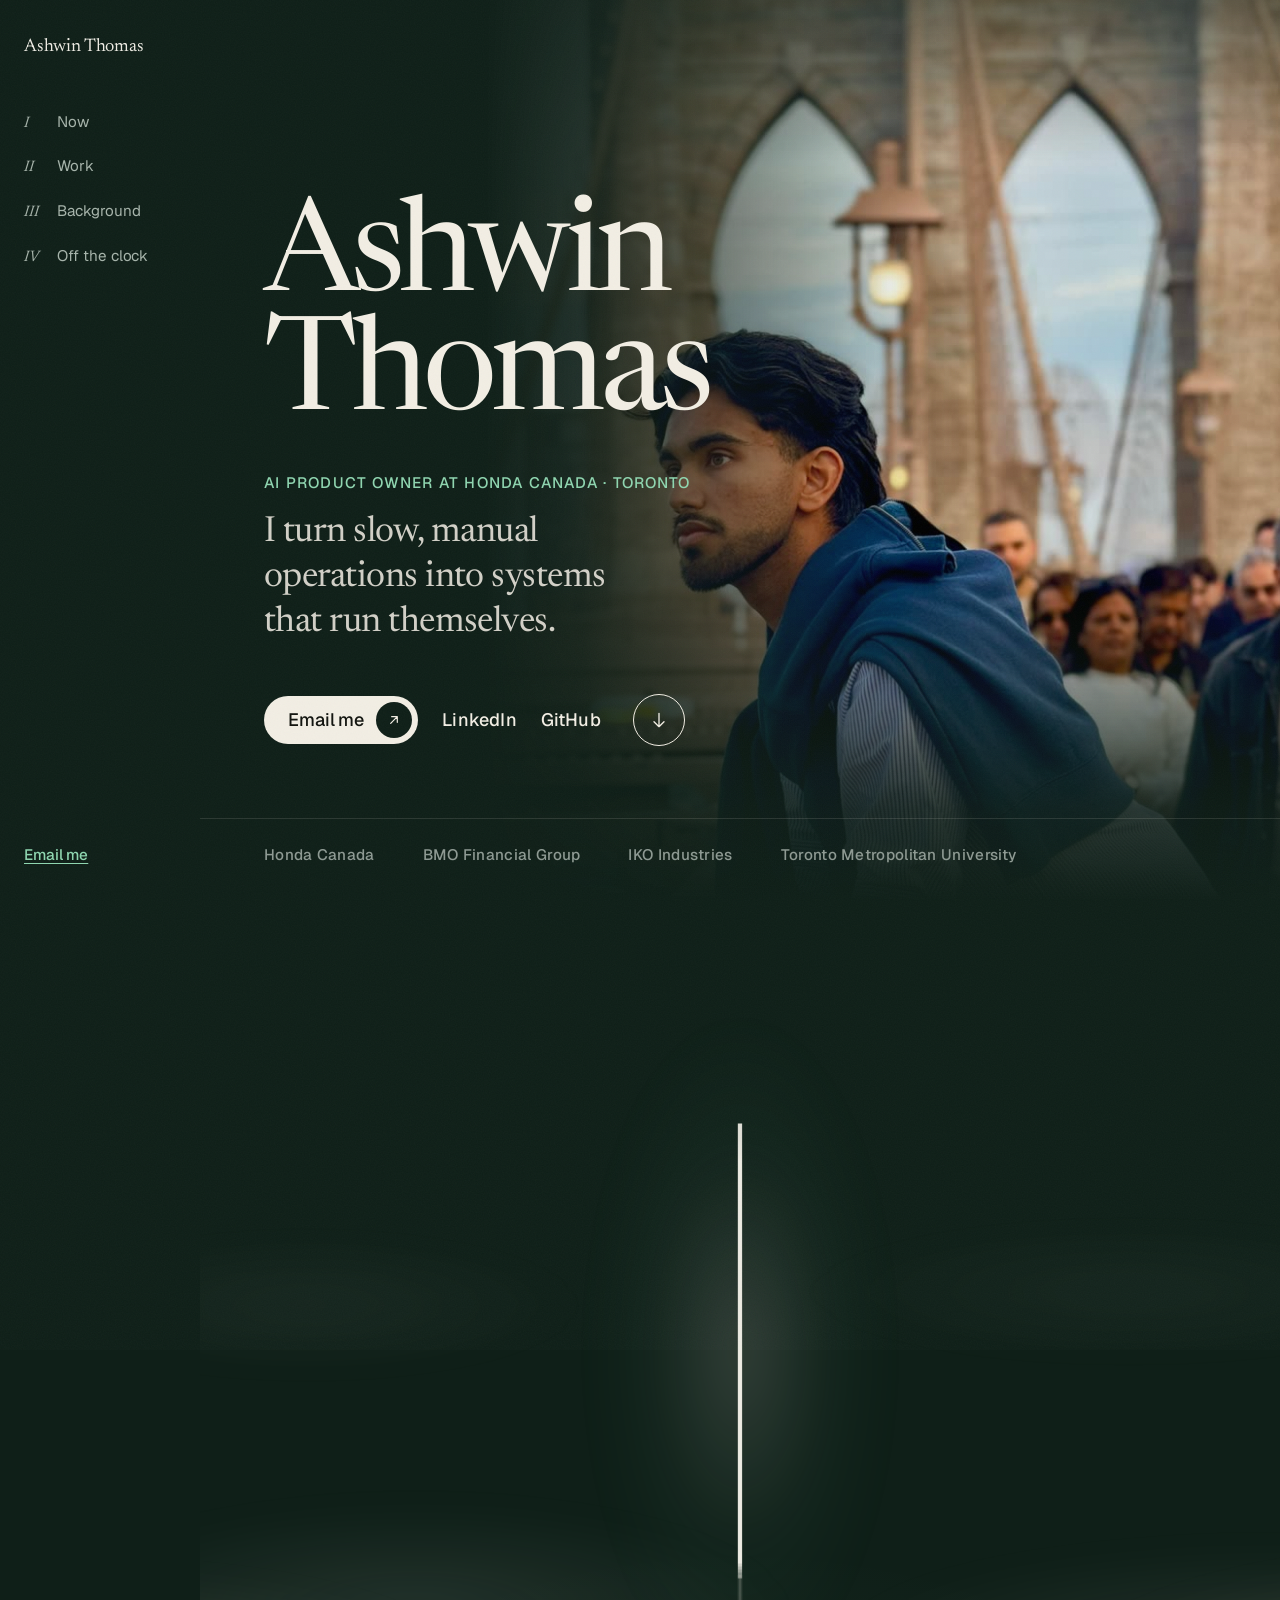
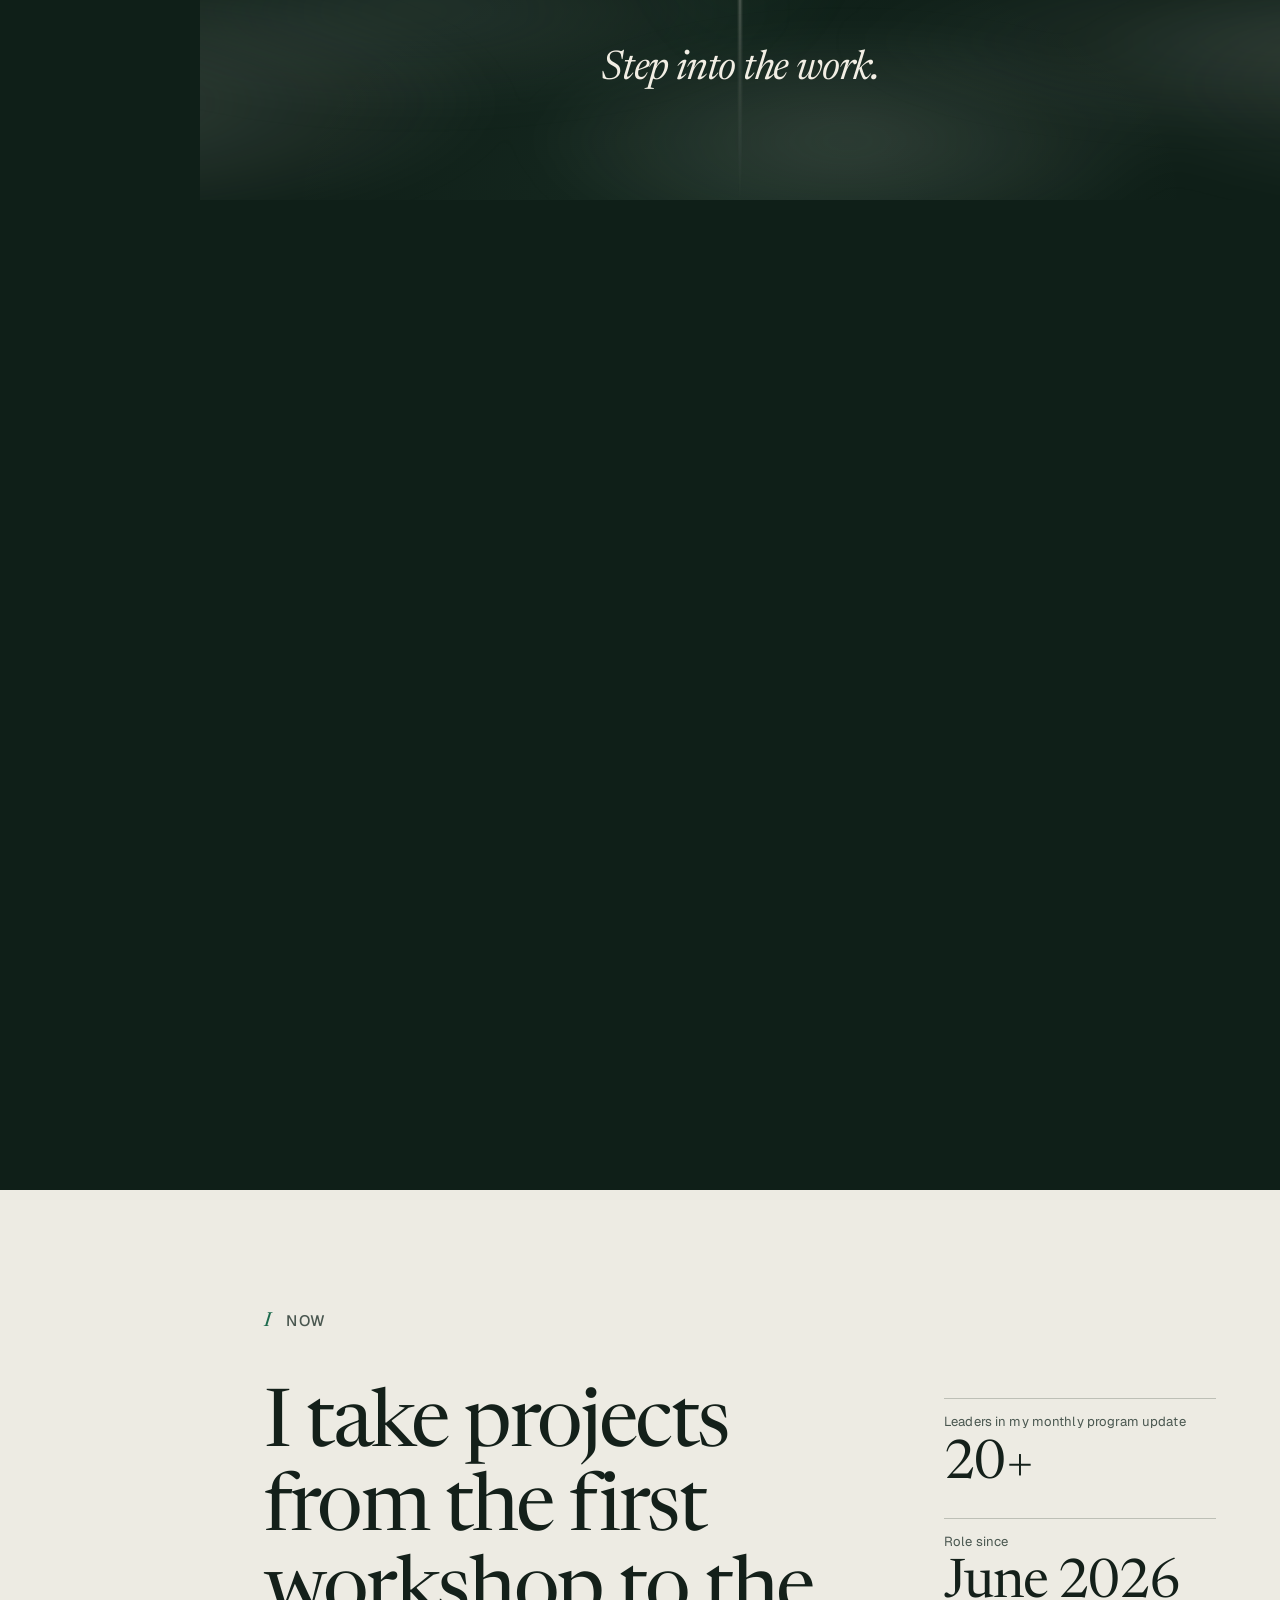
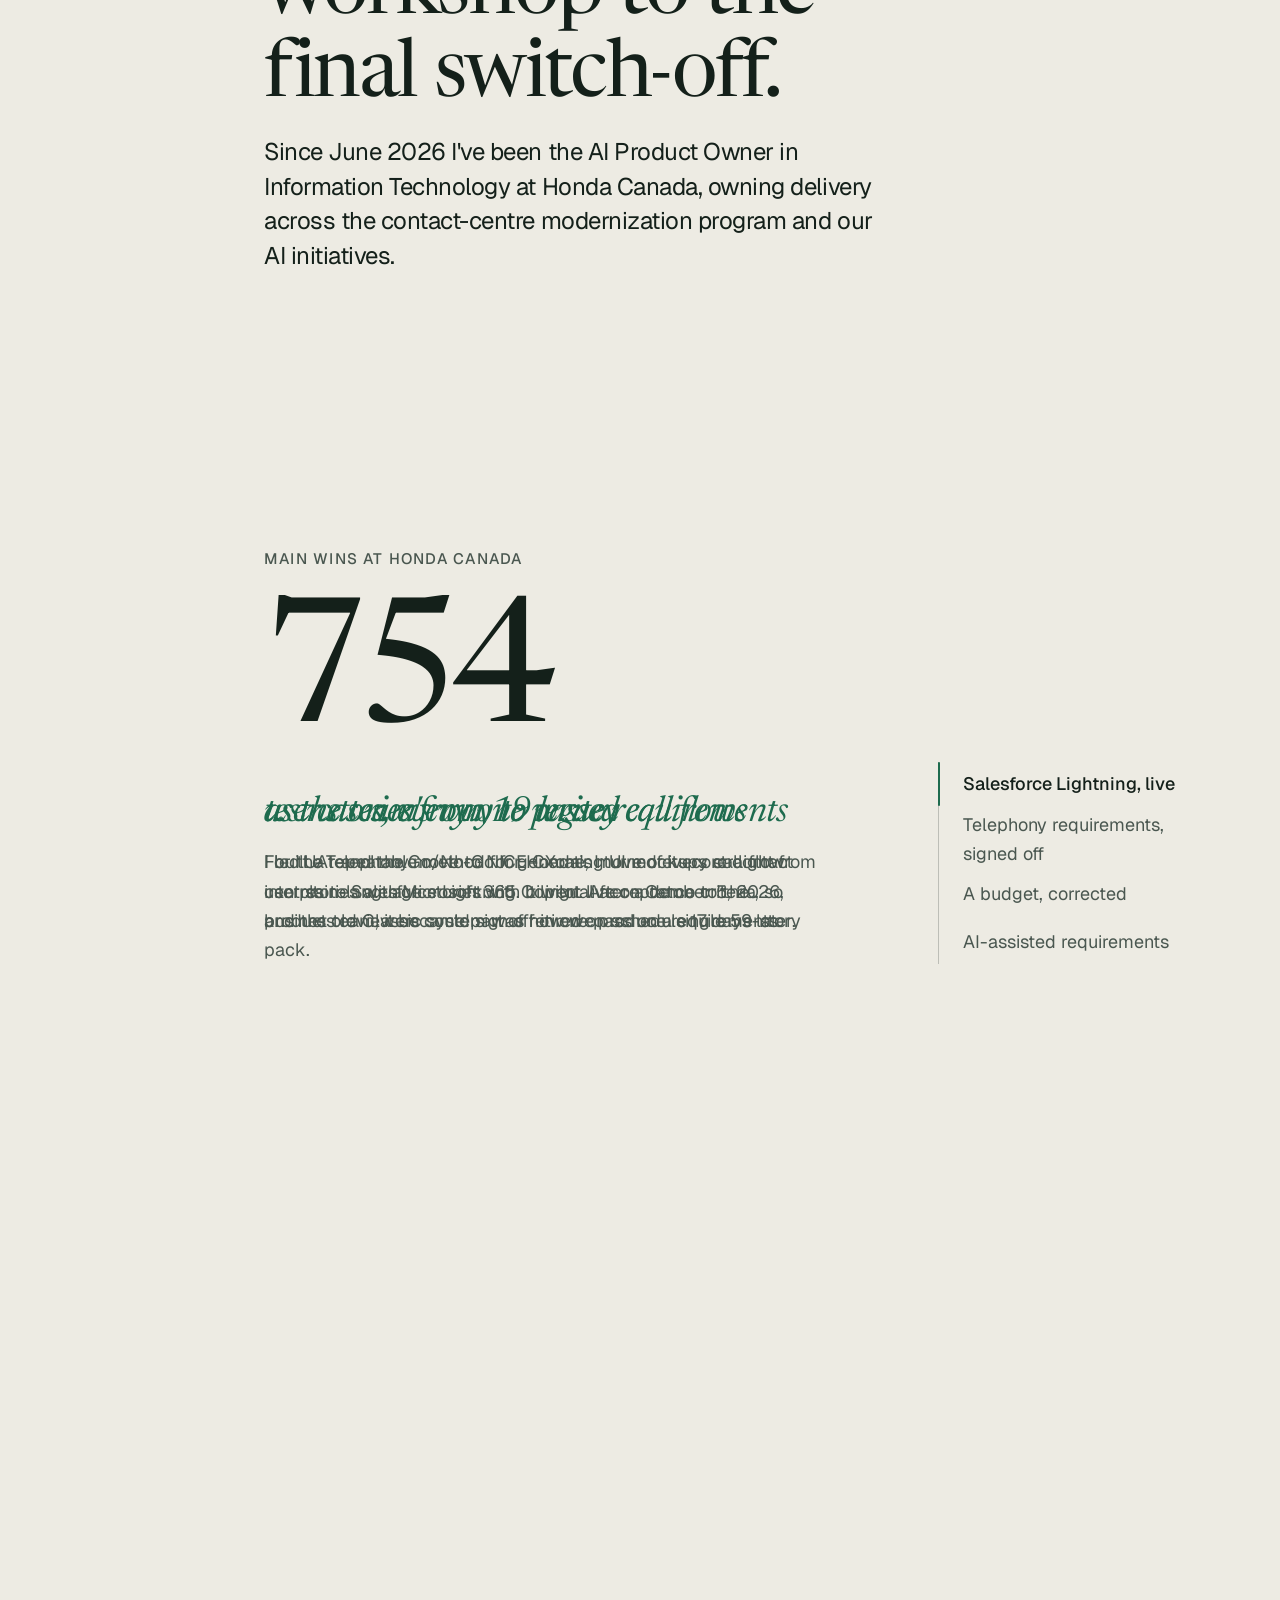
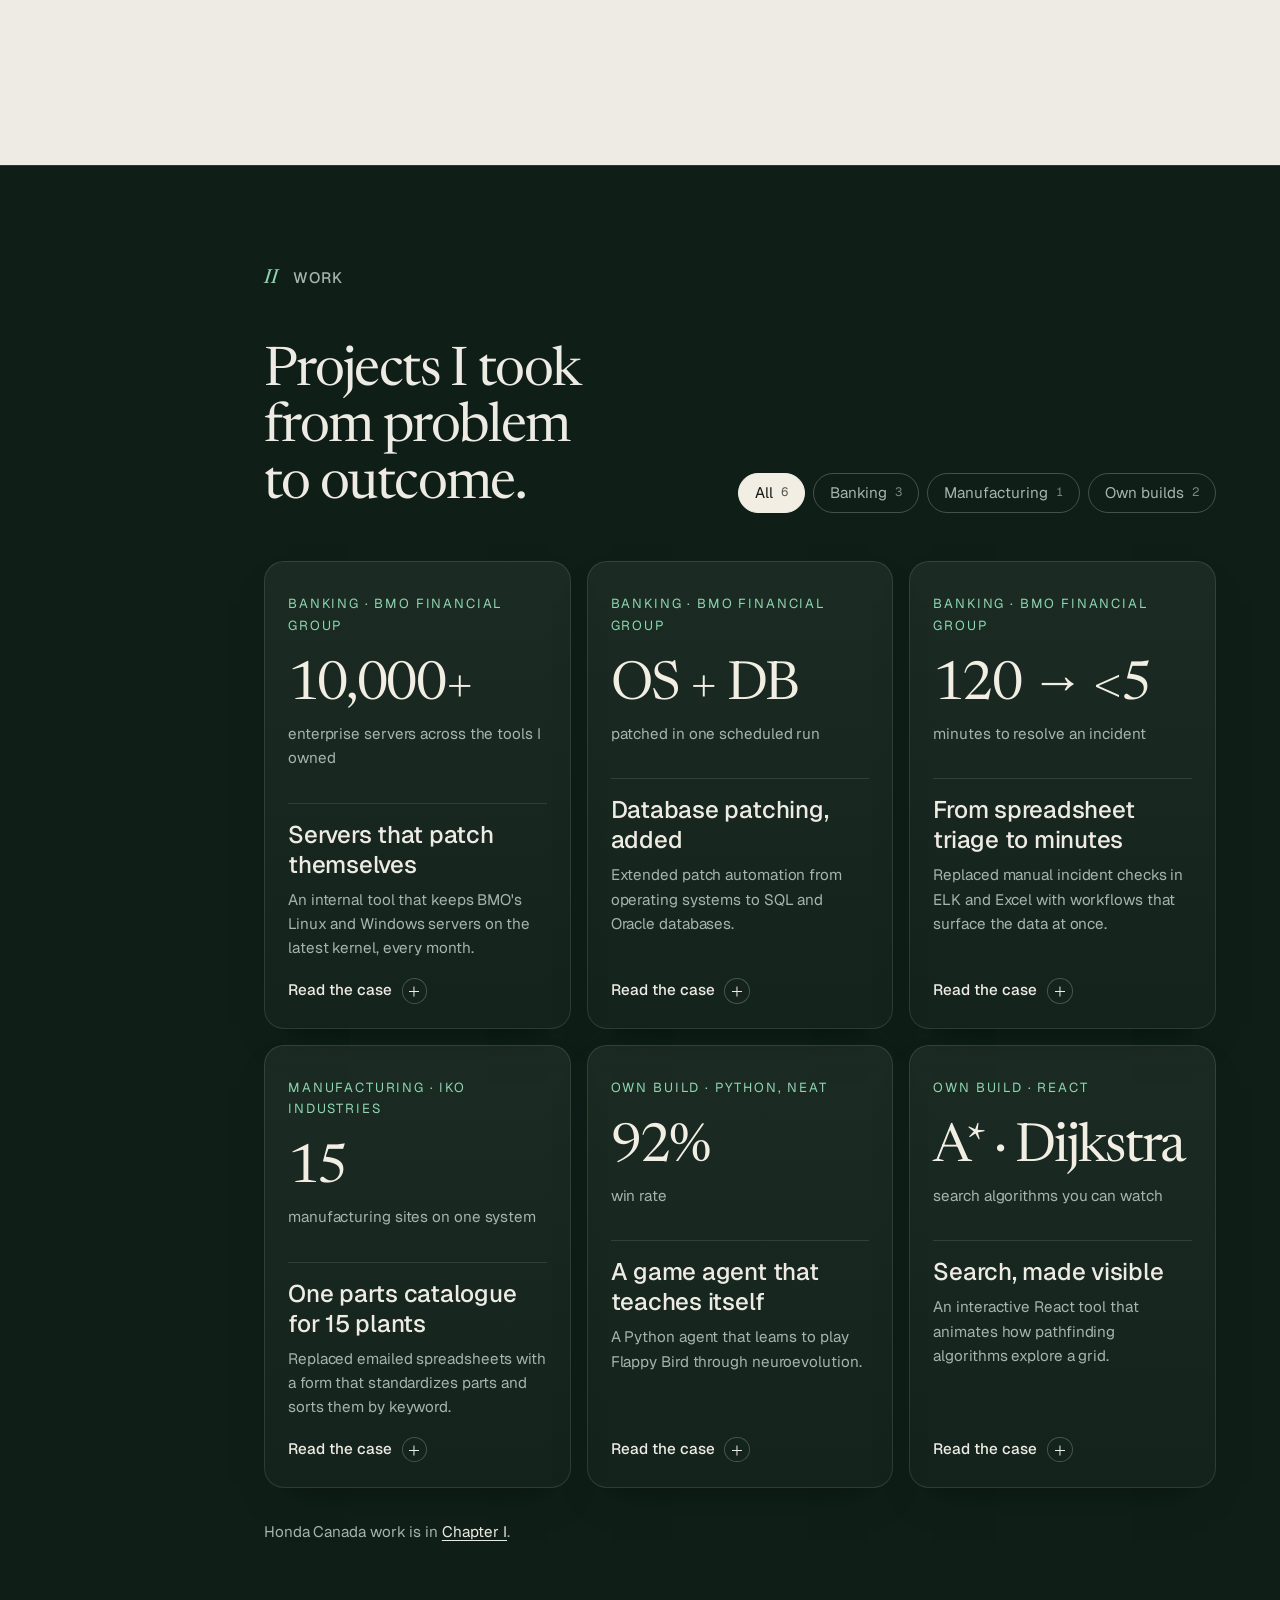
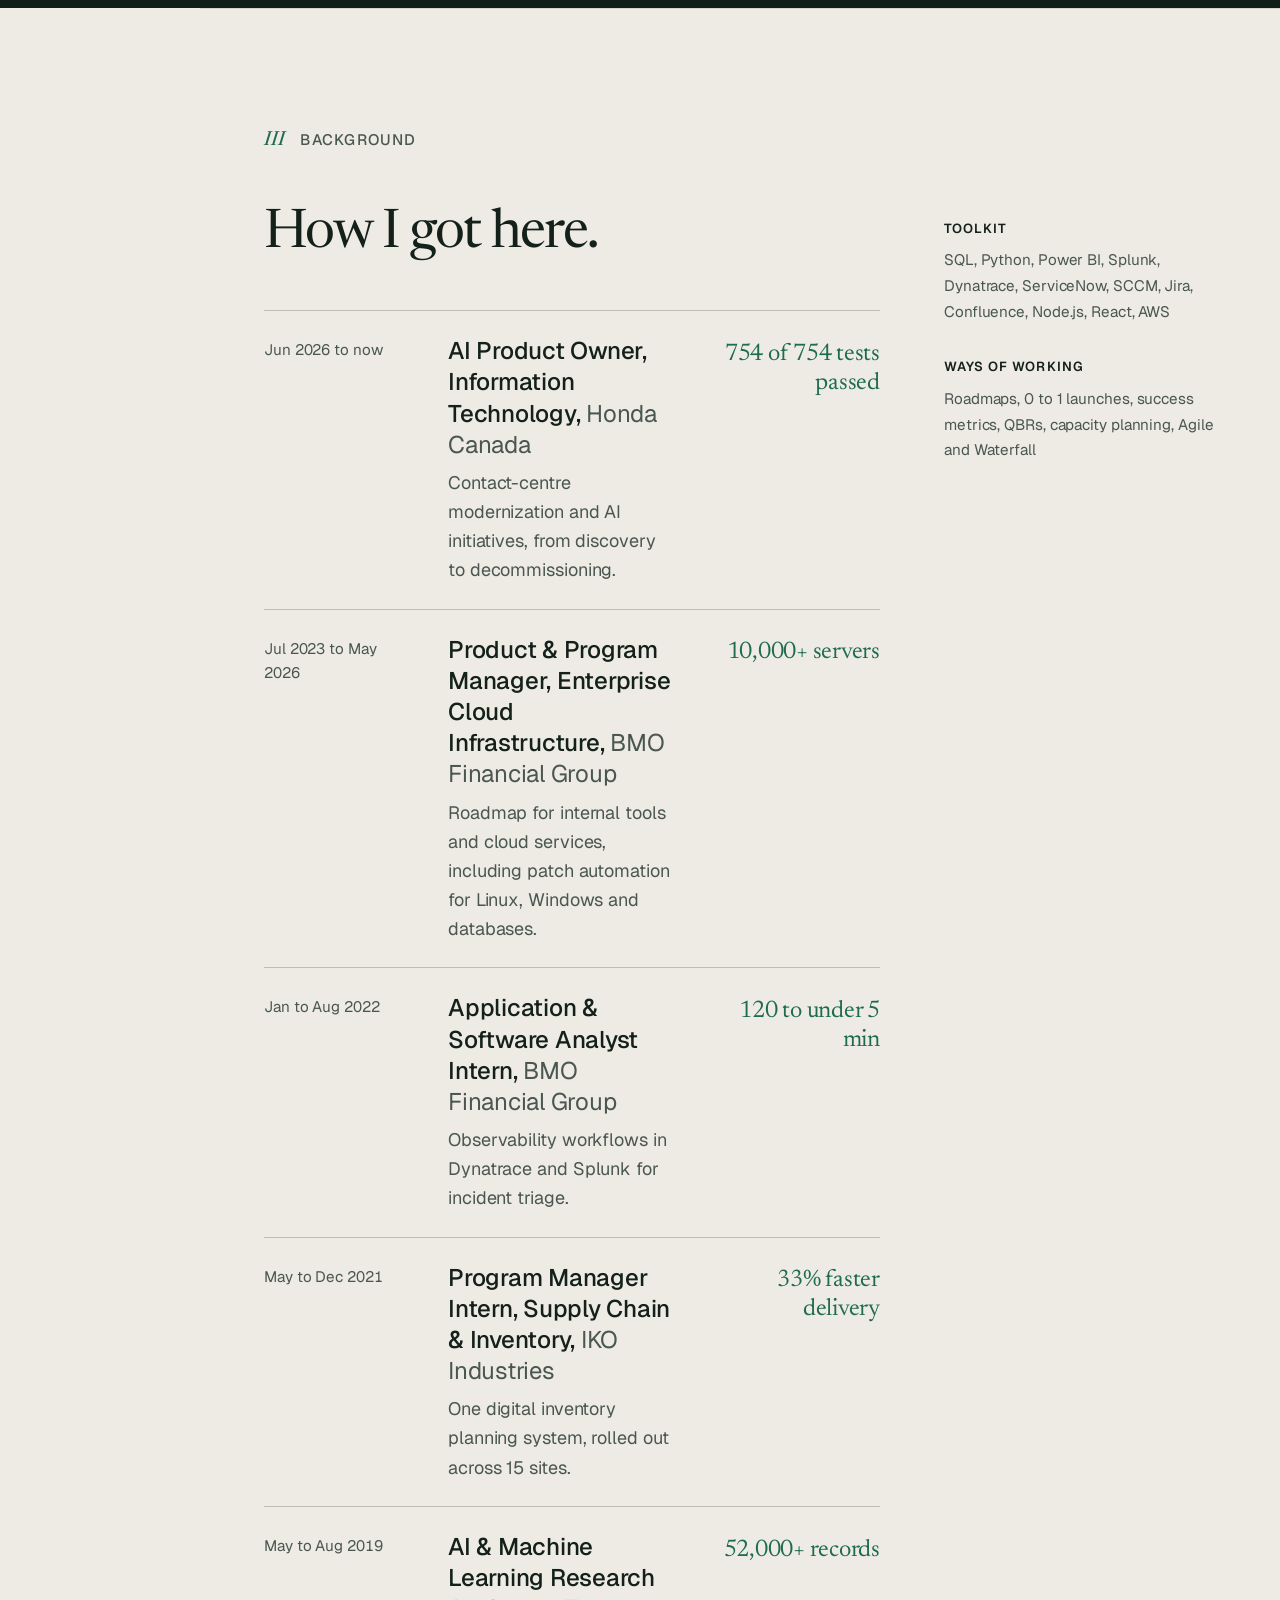
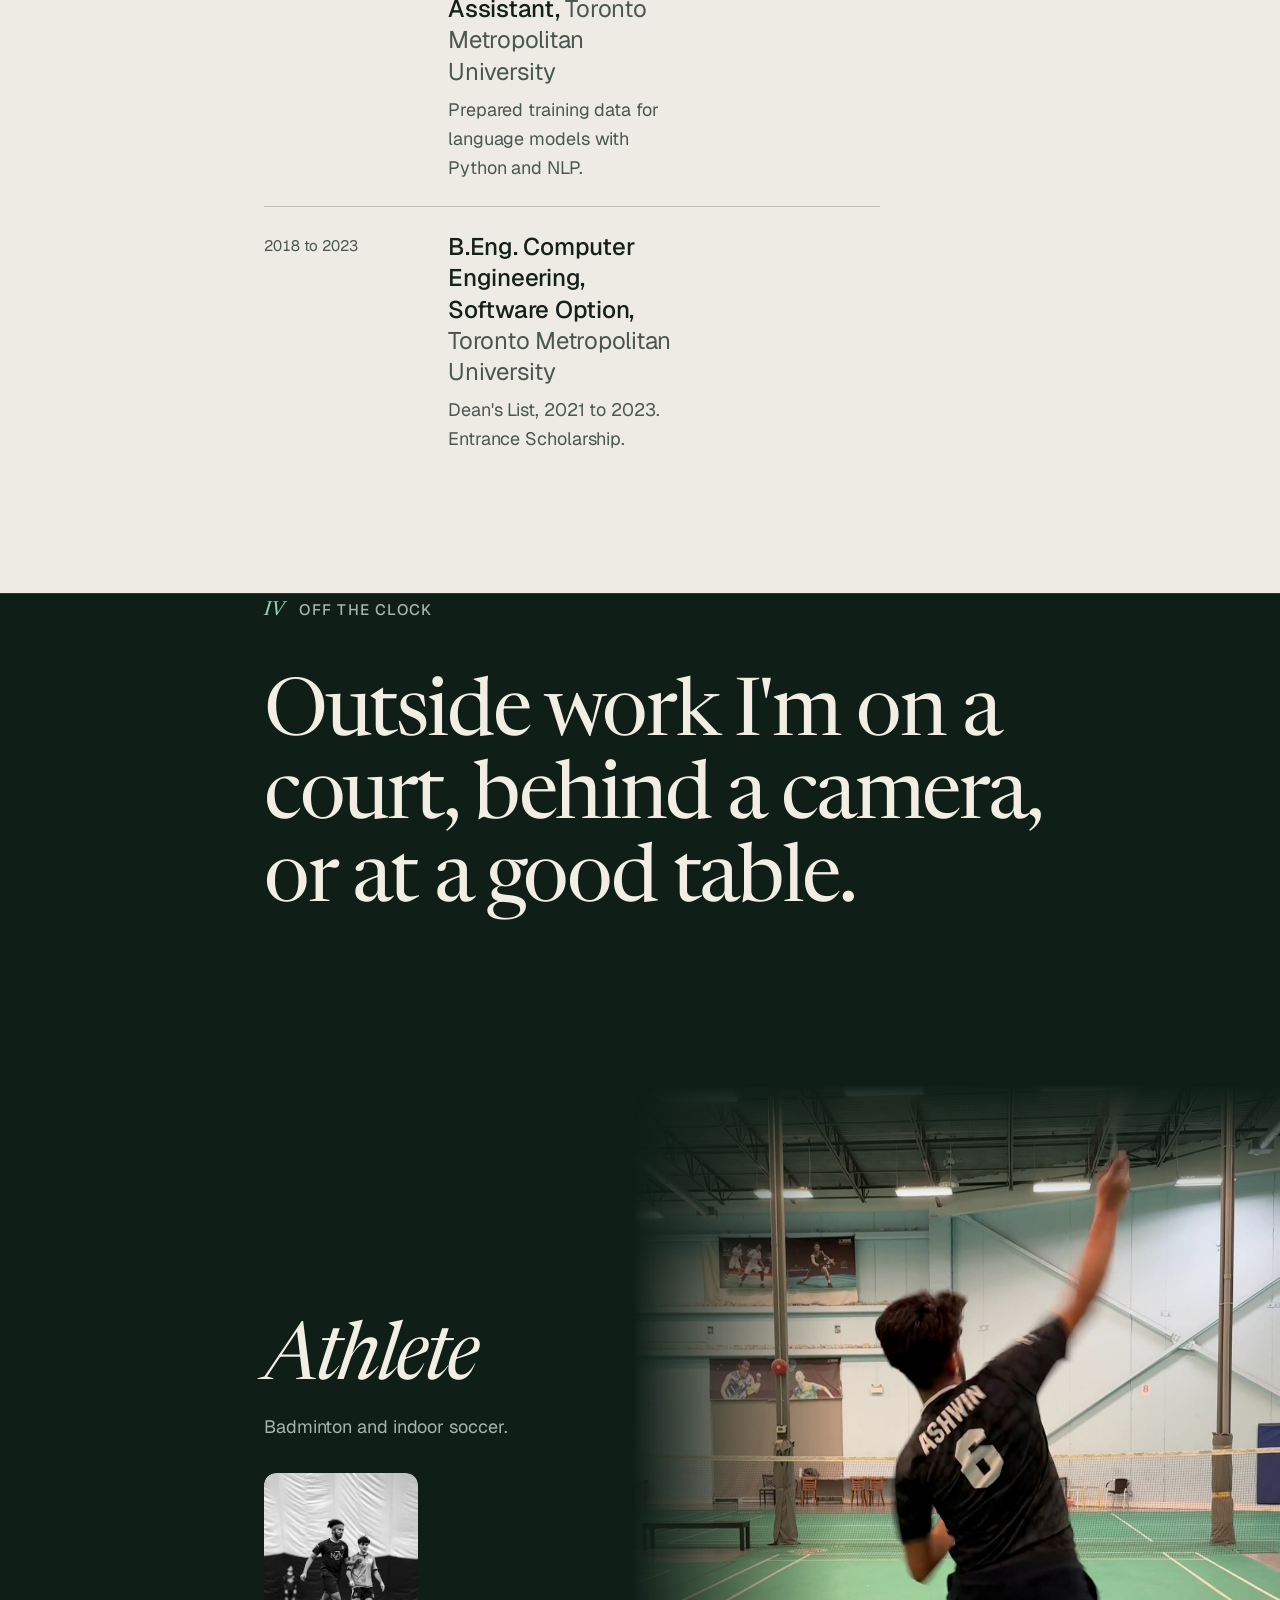
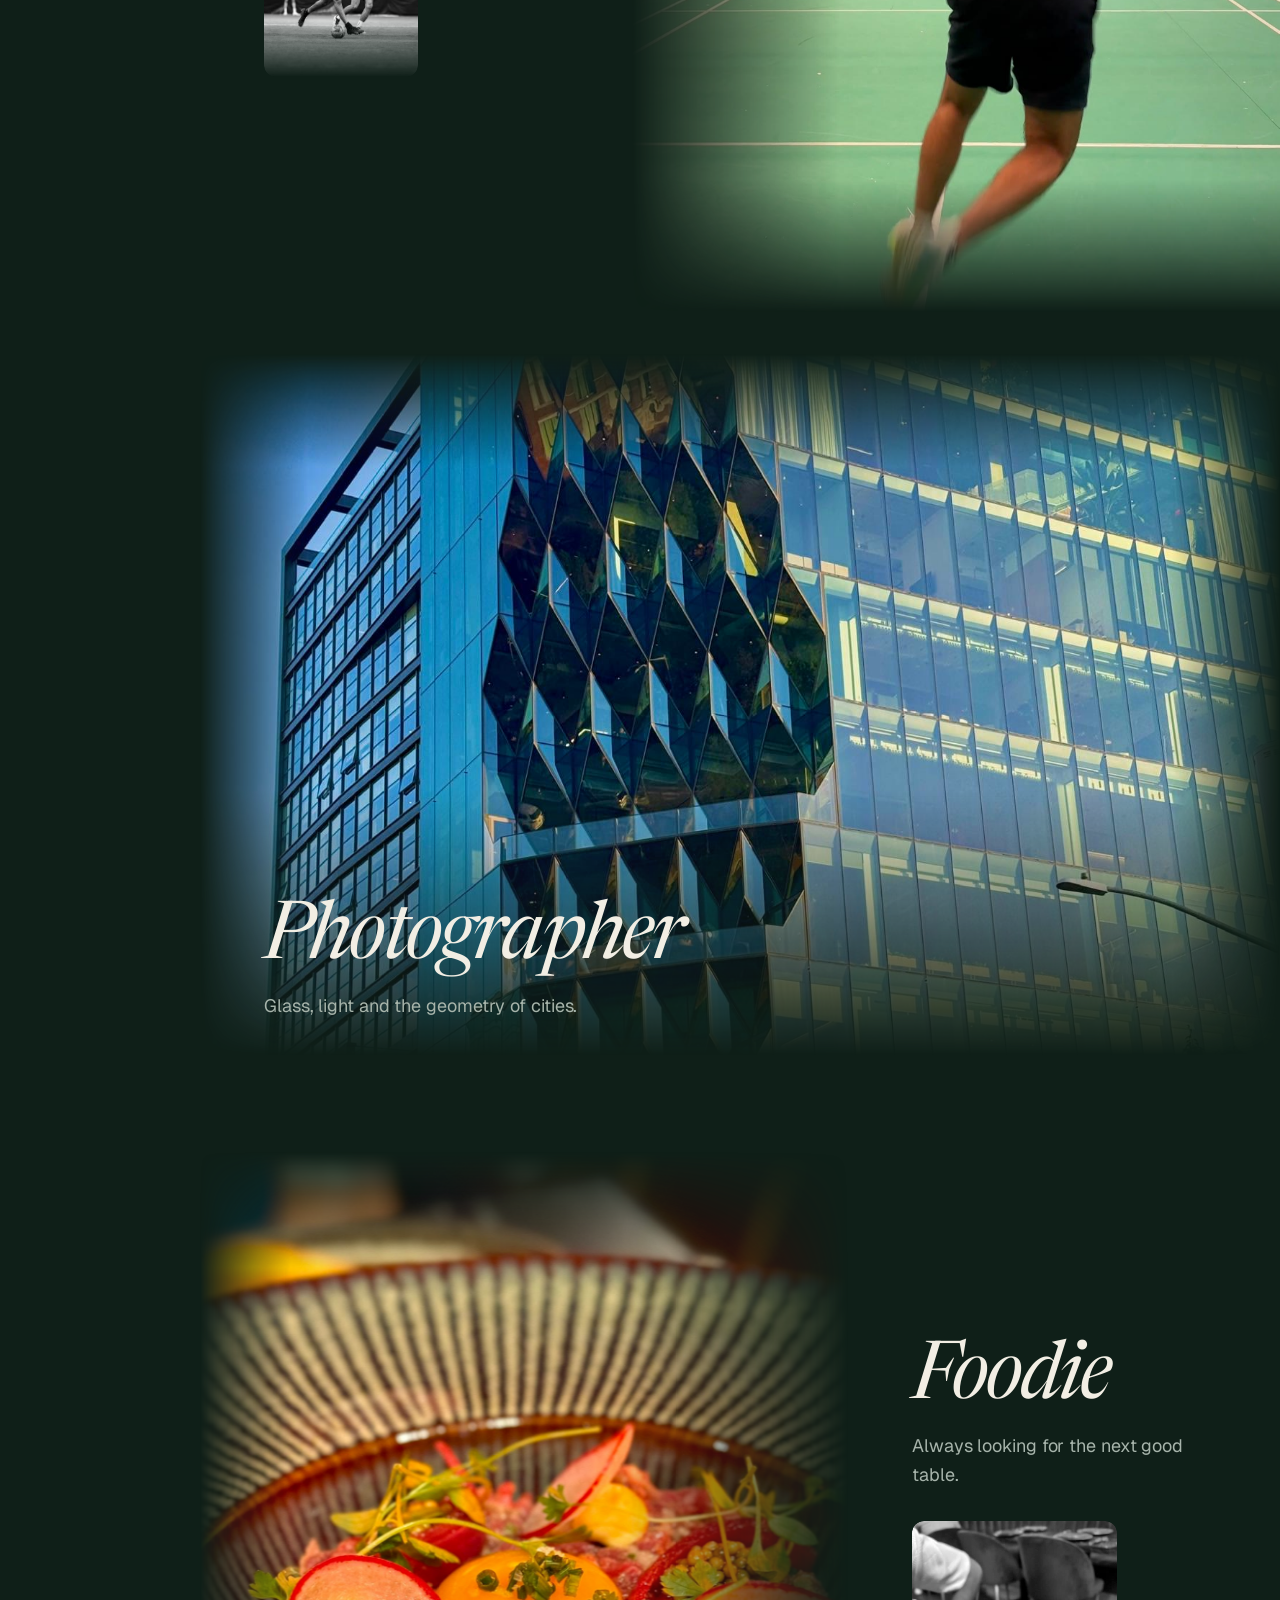
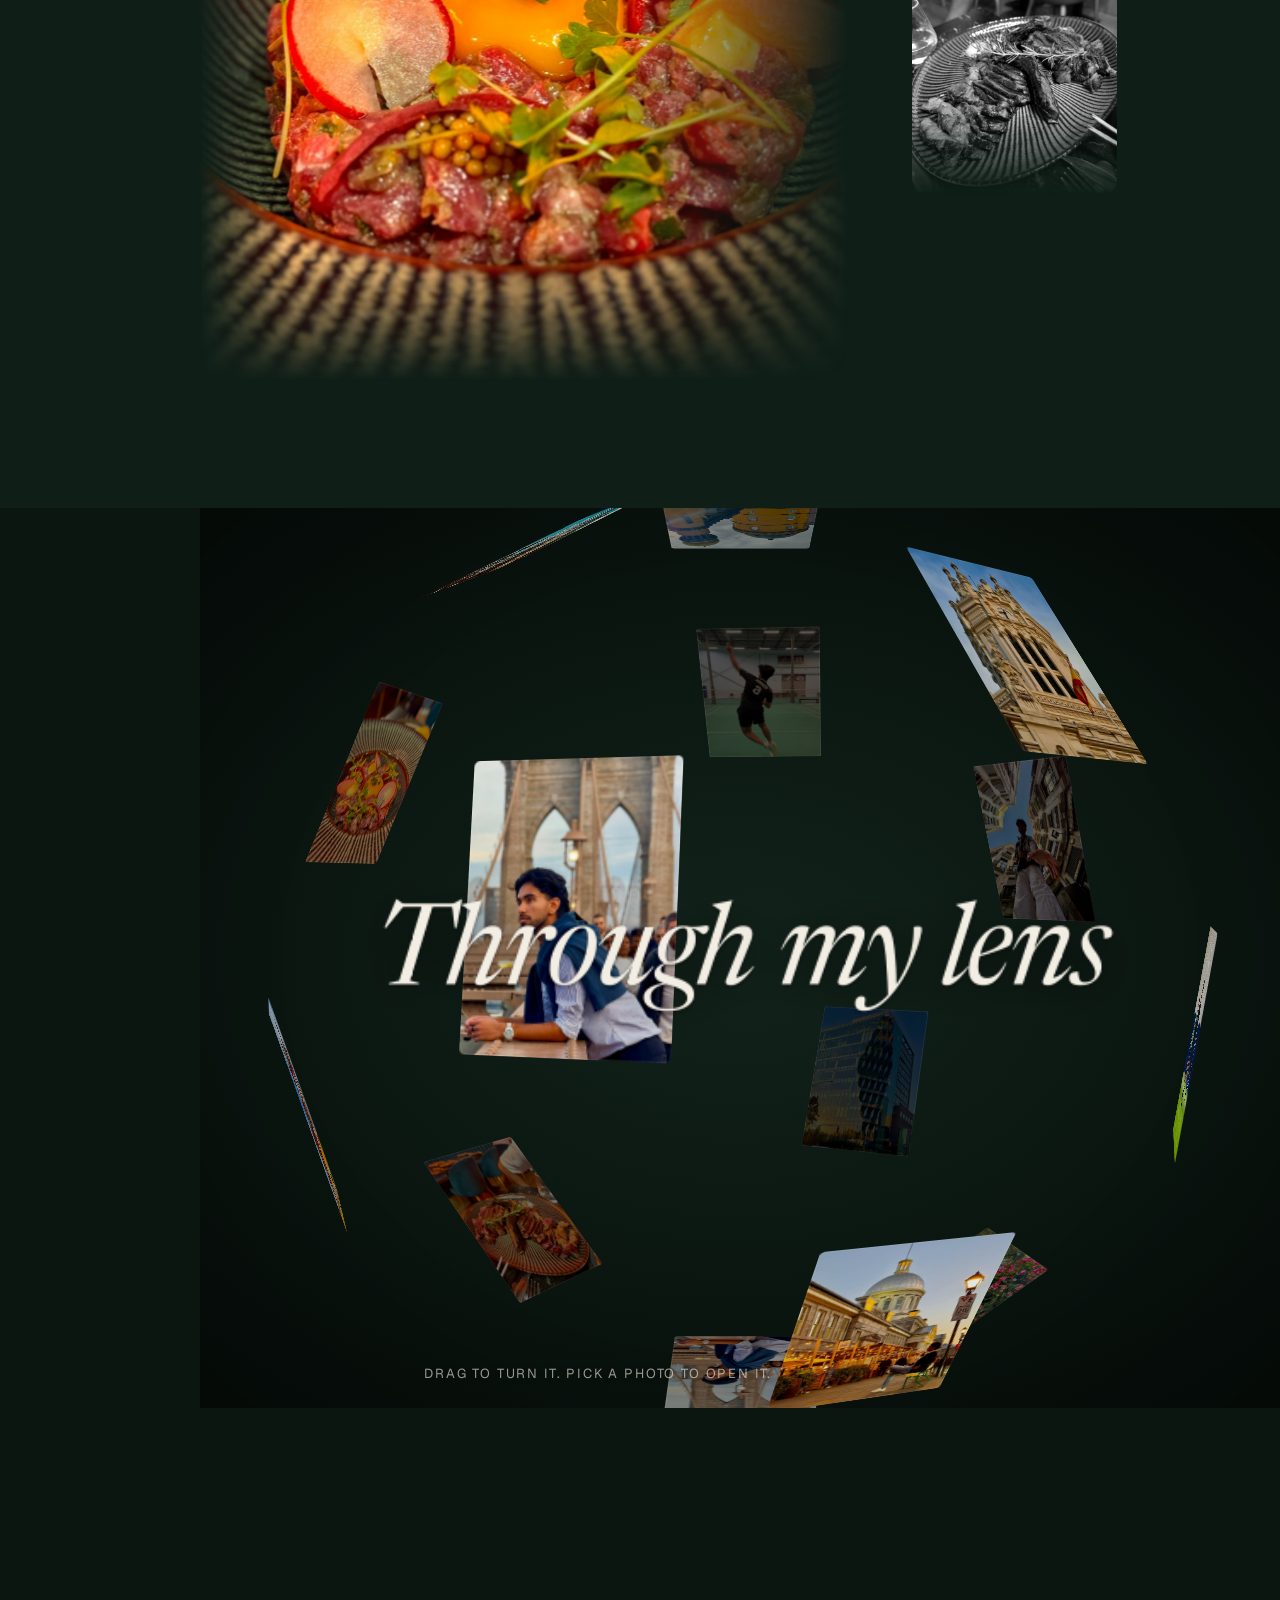
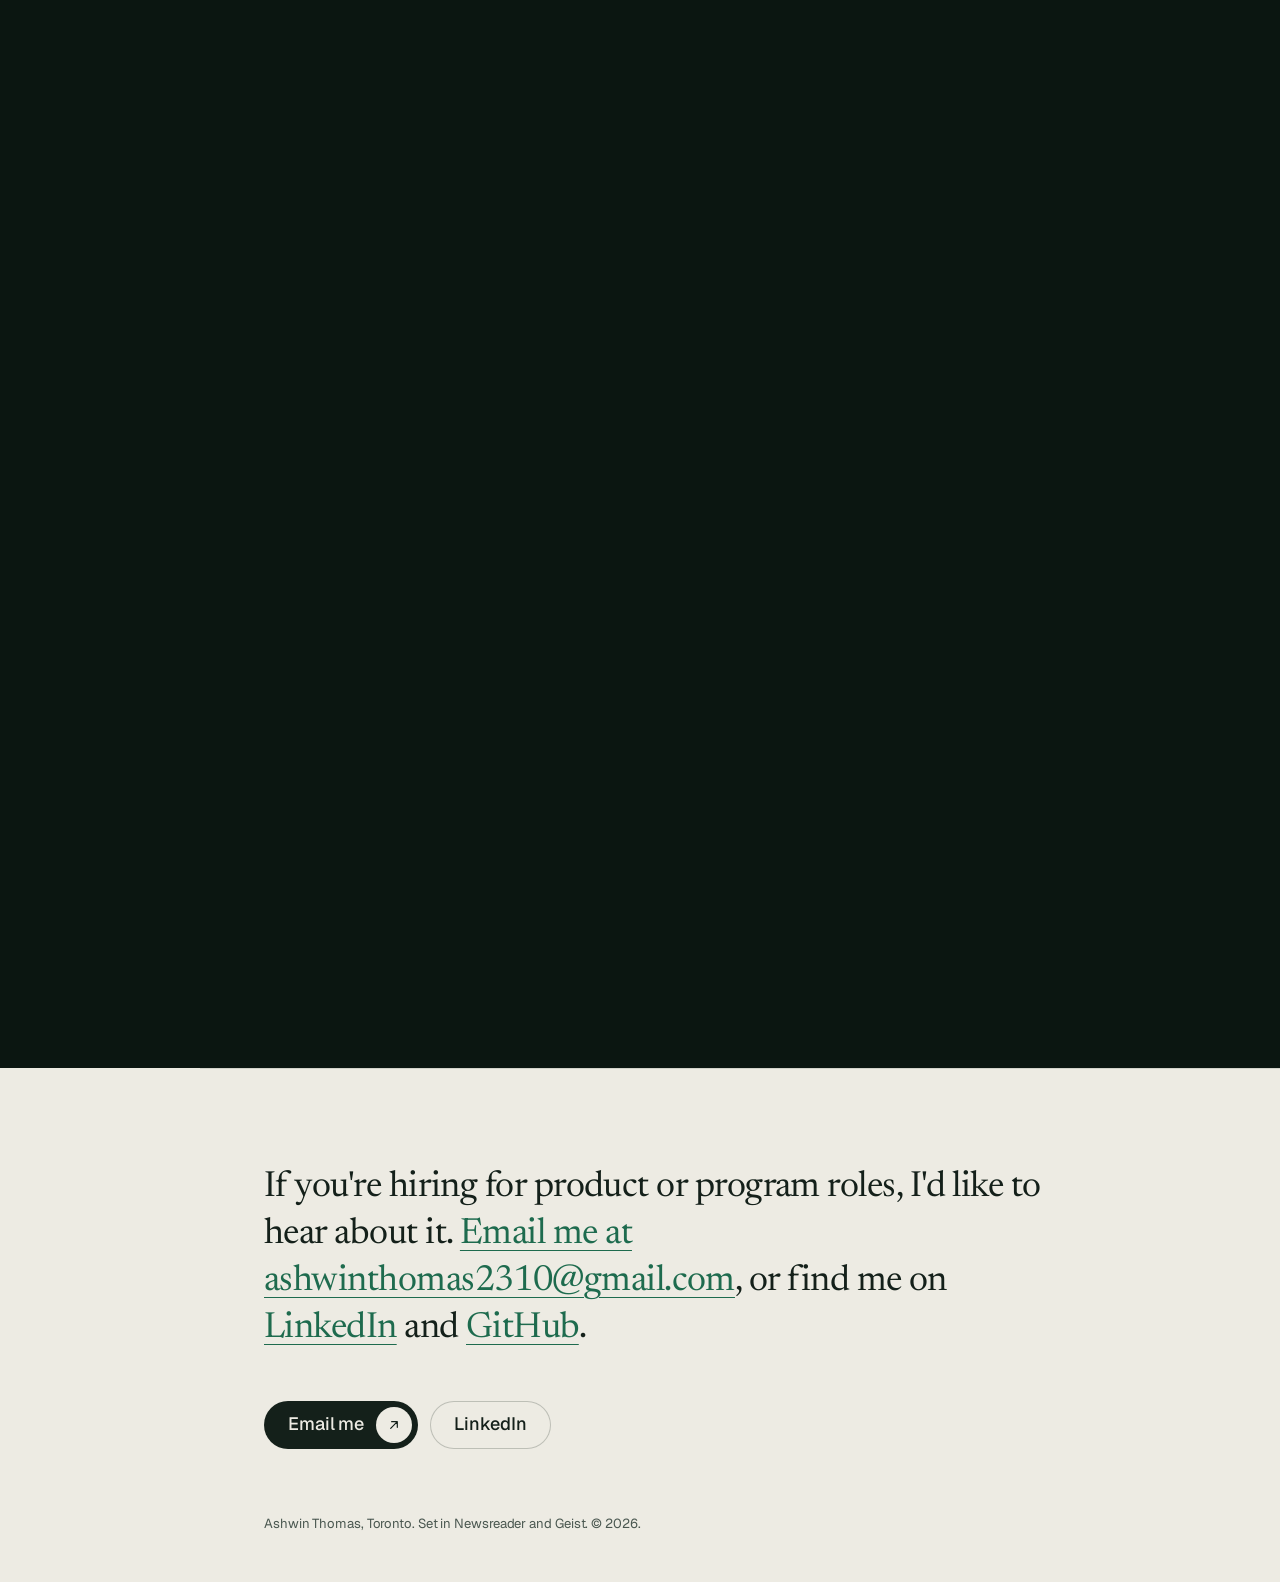
==== commit f5340704: "feat: project tiles and merged background timeline Replaces the Proof, Before and Built chapters wit" ====
--- a/builds/portfolio/site/index.html
+++ b/builds/portfolio/site/index.html
@@ -22,6 +22,7 @@
 <link rel="stylesheet" href="door.css">
 <link rel="stylesheet" href="touches.css">
 <link rel="stylesheet" href="lens.css">
+<link rel="stylesheet" href="work.css">
 <script type="application/ld+json">
 {
   "@context": "https://schema.org",
@@ -47,10 +48,9 @@
   <a class="folio__mark" href="#top">Ashwin Thomas</a>
   <ol class="folio__list">
     <li><a href="#now" data-folio="now"><span class="folio__n">I</span> Now</a></li>
-    <li><a href="#proof" data-folio="proof"><span class="folio__n">II</span> Proof</a></li>
-    <li><a href="#before" data-folio="before"><span class="folio__n">III</span> Before</a></li>
-    <li><a href="#built" data-folio="built"><span class="folio__n">IV</span> Built</a></li>
-    <li><a href="#off" data-folio="off"><span class="folio__n">V</span> Off the clock</a></li>
+    <li><a href="#work" data-folio="work"><span class="folio__n">II</span> Work</a></li>
+    <li><a href="#background" data-folio="background"><span class="folio__n">III</span> Background</a></li>
+    <li><a href="#off" data-folio="off"><span class="folio__n">IV</span> Off the clock</a></li>
   </ol>
   <a class="folio__cta" href="mailto:ashwinthomas2310@gmail.com">Email me</a>
   <button class="folio__burger" type="button" aria-expanded="false" aria-controls="menu" aria-label="Open menu" data-menu-toggle><i></i><i></i></button>
@@ -62,10 +62,9 @@
     <p class="menu__eyebrow">Menu</p>
     <ul class="menu__list">
       <li><a href="#now"><span>I</span> Now</a></li>
-      <li><a href="#proof"><span>II</span> Proof</a></li>
-      <li><a href="#before"><span>III</span> Before</a></li>
-      <li><a href="#built"><span>IV</span> Built</a></li>
-      <li><a href="#off"><span>V</span> Off the clock</a></li>
+      <li><a href="#work"><span>II</span> Work</a></li>
+      <li><a href="#background"><span>III</span> Background</a></li>
+      <li><a href="#off"><span>IV</span> Off the clock</a></li>
     </ul>
     <div class="menu__foot">
       <a class="pill pill--chip" href="mailto:ashwinthomas2310@gmail.com"><span class="swap"><span class="swap__a">Email me</span><span class="swap__b" aria-hidden="true">Email me</span></span><span class="chip" aria-hidden="true"><svg viewBox="0 0 24 24"><path d="M5 12h14M13 6l6 6-6 6"/></svg></span></a>
@@ -185,96 +184,176 @@
     </section>
   </div>
 
-  <!-- II · PROOF: hard cut to the dark ground. The peak. -->
-  <div id="proof" class="ground-dark bleed" data-chapter="proof">
-    <section class="chapter sc-section proof-intro" data-sc-act="flow">
-      <div class="sc-wrap">
-        <p class="intertitle"><span>II</span> Proof</p>
-        <div class="proof-intro__head" data-sc-reveal="up" data-sc-reveal-at="0.12 0.42">
-          <h2 class="sc-display sc-display--xl">Make the slow part disappear.</h2>
+  <!-- II · WORK: project tiles across industries. Filter by industry; each tile opens
+       in place into a short case: before, what I did, result. -->
+  <section id="work" class="chapter sc-section work ground-dark bleed" data-chapter="work" data-work>
+    <div class="sc-wrap">
+      <p class="intertitle"><span>II</span> Work</p>
+      <div class="work__head">
+        <h2 class="sc-display sc-display--md">Projects I took from problem to outcome.</h2>
+        <div class="work__filters" role="group" aria-label="Filter projects">
+          <button type="button" class="chipf" data-filter="all" aria-pressed="true">All <span>6</span></button>
+          <button type="button" class="chipf" data-filter="banking" aria-pressed="false">Banking <span>3</span></button>
+          <button type="button" class="chipf" data-filter="manufacturing" aria-pressed="false">Manufacturing <span>1</span></button>
+          <button type="button" class="chipf" data-filter="builds" aria-pressed="false">Own builds <span>2</span></button>
         </div>
       </div>
-    </section>
-
-    <!-- Signature move: the time ruler. Scroll compresses real before figures to real after figures. -->
-    <section class="ruler-act" data-sc-act="pin" data-sc-span="2.2" aria-labelledby="ruler-title">
-      <div data-sc-stage class="ruler-stage">
-        <figure class="ruler sc-wrap" data-ruler>
-          <figcaption id="ruler-title" class="ruler__title">Two measurements, before and after. Keep scrolling.</figcaption>
-
-          <div class="ruler__row" data-from="120" data-to="5" data-unit="min" data-final="under 5">
-            <div class="ruler__meta">
-              <h3>Incident resolution</h3>
-              <p>BMO, 2022. Observability workflows in Dynatrace and Splunk.</p>
-            </div>
-            <div class="ruler__track" aria-hidden="true">
-              <div class="ruler__ghost"></div>
-              <div class="ruler__bar"></div>
-            </div>
-            <p class="ruler__value"><span class="ruler__num" data-num>120</span> <span class="ruler__unit">min</span></p>
-            <p class="sr-only">Before: 120 minutes. After: under 5 minutes.</p>
-          </div>
-
-          <div class="ruler__row" data-from="3" data-to="2" data-unit="days" data-final="2">
-            <div class="ruler__meta">
-              <h3>Order fulfilment cycle</h3>
-              <p>IKO Industries, 2021. New operating procedures across the supply chain.</p>
-            </div>
-            <div class="ruler__track" aria-hidden="true">
-              <div class="ruler__ghost"></div>
-              <div class="ruler__bar"></div>
-            </div>
-            <p class="ruler__value"><span class="ruler__num" data-num>3</span> <span class="ruler__unit">days</span></p>
-            <p class="sr-only">Before: 3 days. After: 2 days.</p>
-          </div>
-
-          <p class="ruler__coda">Your scroll just did what the work did.</p>
-        </figure>
-      </div>
-    </section>
-  </div>
-
-  <!-- III · BEFORE: a dense, dated ledger. -->
-  <section id="before" class="chapter sc-section" data-chapter="before">
+      <div class="tiles" data-sc-in data-sc-stagger="70">
+        <article class="tile" data-cat="banking" id="work-patch">
+          <p class="tile__org">Banking · BMO Financial Group</p>
+          <p class="tile__stat">10,000+</p>
+          <p class="tile__unit">enterprise servers across the tools I owned</p>
+          <h3 class="tile__title">Servers that patch themselves</h3>
+          <p class="tile__sum">An internal tool that keeps BMO's Linux and Windows servers on the latest kernel, every month.</p>
+          <button class="tile__more" type="button" aria-expanded="false" aria-controls="work-patch-case">
+            <span>Read the case</span><i aria-hidden="true"></i>
+          </button>
+          <div class="tile__case" id="work-patch-case" hidden>
+            <dl>
+              <div><dt>Before</dt><dd>Keeping servers patched took manual effort, and on every major incident call, server vulnerabilities were the first thing teams checked.</dd></div>
+              <div><dt>What I did</dt><dd>Owned the roadmap for the patch automation tool BMO teams use across their Linux and Windows fleets, from requirements to launch.</dd></div>
+              <div><dt>Result</dt><dd>Once a server is set up, it updates to the latest kernel on a monthly schedule, with no manual step.</dd></div>
+            </dl>
+          </div>
+        </article>
+        <article class="tile" data-cat="banking" id="work-dbpatch">
+          <p class="tile__org">Banking · BMO Financial Group</p>
+          <p class="tile__stat">OS + DB</p>
+          <p class="tile__unit">patched in one scheduled run</p>
+          <h3 class="tile__title">Database patching, added</h3>
+          <p class="tile__sum">Extended patch automation from operating systems to SQL and Oracle databases.</p>
+          <button class="tile__more" type="button" aria-expanded="false" aria-controls="work-dbpatch-case">
+            <span>Read the case</span><i aria-hidden="true"></i>
+          </button>
+          <div class="tile__case" id="work-dbpatch-case" hidden>
+            <dl>
+              <div><dt>Before</dt><dd>Patch automation covered operating system patches only. Database patches were handled outside it.</dd></div>
+              <div><dt>What I did</dt><dd>Led the work to add SQL and Oracle database patching, scheduled alongside OS patching through SCCM.</dd></div>
+              <div><dt>Result</dt><dd>Teams now schedule operating system and database patches together, in one tool.</dd></div>
+            </dl>
+          </div>
+        </article>
+        <article class="tile" data-cat="banking" id="work-triage">
+          <p class="tile__org">Banking · BMO Financial Group</p>
+          <p class="tile__stat">120 → &lt;5</p>
+          <p class="tile__unit">minutes to resolve an incident</p>
+          <h3 class="tile__title">From spreadsheet triage to minutes</h3>
+          <p class="tile__sum">Replaced manual incident checks in ELK and Excel with workflows that surface the data at once.</p>
+          <button class="tile__more" type="button" aria-expanded="false" aria-controls="work-triage-case">
+            <span>Read the case</span><i aria-hidden="true"></i>
+          </button>
+          <div class="tile__case" id="work-triage-case" hidden>
+            <dl>
+              <div><dt>Before</dt><dd>Each incident was checked by hand in ELK and tracked row by row in an Excel sheet.</dd></div>
+              <div><dt>What I did</dt><dd>As an intern, designed observability workflows in Dynatrace and Splunk that pull incident data straight away, so incidents are found, tracked and solved in one place.</dd></div>
+              <div><dt>Result</dt><dd>Incident resolution time fell from 120 minutes to under 5.</dd></div>
+            </dl>
+          </div>
+        </article>
+        <article class="tile" data-cat="manufacturing" id="work-parts">
+          <p class="tile__org">Manufacturing · IKO Industries</p>
+          <p class="tile__stat">15</p>
+          <p class="tile__unit">manufacturing sites on one system</p>
+          <h3 class="tile__title">One parts catalogue for 15 plants</h3>
+          <p class="tile__sum">Replaced emailed spreadsheets with a form that standardizes parts and sorts them by keyword.</p>
+          <button class="tile__more" type="button" aria-expanded="false" aria-controls="work-parts-case">
+            <span>Read the case</span><i aria-hidden="true"></i>
+          </button>
+          <div class="tile__case" id="work-parts-case" hidden>
+            <dl>
+              <div><dt>Before</dt><dd>Parts were standardized by emailing Excel sheets to plants and updating each row's specification by hand.</dd></div>
+              <div><dt>What I did</dt><dd>Led the program that moved this onto one digital inventory planning system (Node.js, React). Plants receive a form with every standard part already listed, and new parts are categorized automatically from keywords.</dd></div>
+              <div><dt>Result</dt><dd>Live across 15 manufacturing sites. On-time delivery cycle time improved 33%, from 3 days to 2.</dd></div>
+            </dl>
+          </div>
+        </article>
+        <article class="tile" data-cat="builds" id="work-agent">
+          <p class="tile__org">Own build · Python, NEAT</p>
+          <p class="tile__stat">92%</p>
+          <p class="tile__unit">win rate</p>
+          <h3 class="tile__title">A game agent that teaches itself</h3>
+          <p class="tile__sum">A Python agent that learns to play Flappy Bird through neuroevolution.</p>
+          <button class="tile__more" type="button" aria-expanded="false" aria-controls="work-agent-case">
+            <span>Read the case</span><i aria-hidden="true"></i>
+          </button>
+          <div class="tile__case" id="work-agent-case" hidden>
+            <dl>
+              <div><dt>What it is</dt><dd>An agent that starts knowing nothing and evolves, generation by generation, until it can play on its own.</dd></div>
+              <div><dt>How</dt><dd>NEAT (NeuroEvolution of Augmenting Topologies) grows and tunes small neural networks, keeping the ones that survive longest.</dd></div>
+              <div><dt>Result</dt><dd>A 92% win rate.</dd></div>
+            </dl>
+            <a class="tile__repo" href="https://github.com/Ashwin2310/AIFlappyBird" rel="noopener" target="_blank">View the code on GitHub</a>
+          </div>
+        </article>
+        <article class="tile" data-cat="builds" id="work-paths">
+          <p class="tile__org">Own build · React</p>
+          <p class="tile__stat">A* · Dijkstra</p>
+          <p class="tile__unit">search algorithms you can watch</p>
+          <h3 class="tile__title">Search, made visible</h3>
+          <p class="tile__sum">An interactive React tool that animates how pathfinding algorithms explore a grid.</p>
+          <button class="tile__more" type="button" aria-expanded="false" aria-controls="work-paths-case">
+            <span>Read the case</span><i aria-hidden="true"></i>
+          </button>
+          <div class="tile__case" id="work-paths-case" hidden>
+            <dl>
+              <div><dt>What it is</dt><dd>Draw walls on a grid, pick an algorithm, and watch it search for the shortest path step by step.</dd></div>
+              <div><dt>How</dt><dd>Built in React, with A* and Dijkstra implemented from scratch and animated as they run.</dd></div>
+              <div><dt>Result</dt><dd>A way to see why A* reaches the goal in fewer steps than Dijkstra.</dd></div>
+            </dl>
+            <a class="tile__repo" href="https://github.com/Ashwin2310/Path-Finding-Algorithm" rel="noopener" target="_blank">View the code on GitHub</a>
+          </div>
+        </article>
+      </div>
+      <p class="work__note">Honda Canada work is in <a href="#now">Chapter I</a>.</p>
+    </div>
+  </section>
+
+  <!-- III · BACKGROUND: one dated ledger; each role carries its key number, in context. -->
+  <section id="background" class="chapter sc-section" data-chapter="background">
     <div class="sc-wrap spread">
-      <p class="intertitle"><span>III</span> Before</p>
+      <p class="intertitle"><span>III</span> Background</p>
       <div class="spread__main">
         <h2 class="sc-display sc-display--md">How I got here.</h2>
-        <ol class="ledger" data-sc-in data-sc-stagger="60">
+        <ol class="ledger ledger--wins" data-sc-in data-sc-stagger="60">
           <li>
             <p class="ledger__when">Jun 2026 to now</p>
             <div>
               <h3 class="ledger__what">AI Product Owner, Information Technology, <span>Honda Canada</span></h3>
-              <p>Own delivery across the contact-centre modernization program and AI initiatives, from discovery and requirements through approvals, UAT, go-live and decommissioning. Led the Salesforce Lightning go-live: 754 test cases, every one passed, with the old system retired on schedule.</p>
+              <p>Contact-centre modernization and AI initiatives, from discovery to decommissioning.</p>
             </div>
+            <p class="ledger__win">754 of 754 tests passed</p>
           </li>
           <li>
             <p class="ledger__when">Jul 2023 to May 2026</p>
             <div>
               <h3 class="ledger__what">Product &amp; Program Manager, Enterprise Cloud Infrastructure, <span>BMO Financial Group</span></h3>
-              <p>Owned the roadmap for internal tools and cloud services covering 10,000+ enterprise servers, from first idea to launch. Brought statistical anomaly detection onto the roadmap, built SQL and Power BI dashboards that caught fleet-wide risk early, and ran quarterly business reviews with senior leadership against success metrics agreed up front.</p>
+              <p>Roadmap for internal tools and cloud services, including patch automation for Linux, Windows and databases.</p>
             </div>
+            <p class="ledger__win">10,000+ servers</p>
           </li>
           <li>
             <p class="ledger__when">Jan to Aug 2022</p>
             <div>
               <h3 class="ledger__what">Application &amp; Software Analyst Intern, <span>BMO Financial Group</span></h3>
-              <p>Dug through fleet data in Dynatrace and Splunk to find systemic risks, then turned them into tooling requirements for the automation roadmap. Designed the observability workflows that took incident resolution from 120 minutes to under 5.</p>
+              <p>Observability workflows in Dynatrace and Splunk for incident triage.</p>
             </div>
+            <p class="ledger__win">120 to under 5 min</p>
           </li>
           <li>
             <p class="ledger__when">May to Dec 2021</p>
             <div>
               <h3 class="ledger__what">Program Manager Intern, Supply Chain &amp; Inventory, <span>IKO Industries</span></h3>
-              <p>Led the program that moved physical inventory operations onto one digital planning system (Node.js, React), deployed across 15 manufacturing sites. On-time delivery cycle times improved by 33%.</p>
+              <p>One digital inventory planning system, rolled out across 15 sites.</p>
             </div>
+            <p class="ledger__win">33% faster delivery</p>
           </li>
           <li>
             <p class="ledger__when">May to Aug 2019</p>
             <div>
               <h3 class="ledger__what">AI &amp; Machine Learning Research Assistant, <span>Toronto Metropolitan University</span></h3>
-              <p>Prepared and processed 52,000+ records with Python and NLP for model training.</p>
+              <p>Prepared training data for language models with Python and NLP.</p>
             </div>
+            <p class="ledger__win">52,000+ records</p>
           </li>
           <li>
             <p class="ledger__when">2018 to 2023</p>
@@ -287,68 +366,18 @@
       </div>
       <aside class="spread__margin" aria-label="Toolkit">
         <h3 class="margin-head">Toolkit</h3>
-        <p class="toolkit">SQL, Python, Power BI, Splunk, Dynatrace, ServiceNow, Jira, Confluence, Node.js, React, AWS</p>
+        <p class="toolkit">SQL, Python, Power BI, Splunk, Dynatrace, ServiceNow, SCCM, Jira, Confluence, Node.js, React, AWS</p>
         <h3 class="margin-head">Ways of working</h3>
         <p class="toolkit">Roadmaps, 0 to 1 launches, success metrics, QBRs, capacity planning, Agile and Waterfall</p>
       </aside>
     </div>
   </section>
 
-  <!-- IV · BUILT -->
-  <section id="built" class="chapter sc-section built" data-chapter="built" data-sc-act="flow">
-    <div class="sc-wrap spread">
-      <p class="intertitle"><span>IV</span> Built</p>
-      <div class="spread__main">
-        <h2 class="sc-display sc-display--md">Things I made on my own time.</h2>
-        <div class="works">
-          <article class="work">
-            <figure class="work__plate" data-sc-reveal="left" data-sc-reveal-at="0.08 0.34">
-              <svg viewBox="0 0 240 120" role="img" aria-label="Diagram: a network of nodes with weighted connections">
-                <g class="plate-lines">
-                  <path d="M30 30 L120 20 M30 30 L120 60 M30 30 L120 100 M30 90 L120 20 M30 90 L120 60 M30 90 L120 100 M120 20 L210 60 M120 60 L210 60 M120 100 L210 60"/>
-                </g>
-                <g class="plate-nodes">
-                  <circle cx="30" cy="30" r="7"/><circle cx="30" cy="90" r="7"/>
-                  <circle cx="120" cy="20" r="7"/><circle cx="120" cy="60" r="7"/><circle cx="120" cy="100" r="7"/>
-                  <circle class="plate-hot" cx="210" cy="60" r="9"/>
-                </g>
-              </svg>
-            </figure>
-            <div class="work__text">
-              <h3>An agent that teaches itself to play</h3>
-              <p class="work__stack">Python, NEAT neuroevolution</p>
-              <p>A game-playing agent trained by evolving neural networks rather than hand-coding rules. It reached a 92% win rate within 50 generations.</p>
-              <a class="link" href="https://github.com/Ashwin2310" rel="noopener" target="_blank">View on GitHub</a>
-            </div>
-          </article>
-          <article class="work work--flip">
-            <figure class="work__plate" data-sc-reveal="right" data-sc-reveal-at="0.3 0.58">
-              <svg viewBox="0 0 240 120" role="img" aria-label="Diagram: a grid with a shortest path traced between two points around walls">
-                <g class="plate-grid"></g>
-                <path class="plate-path" d="M20 100 H80 V40 H160 V80 H220"/>
-                <rect class="plate-wall" x="100" y="60" width="20" height="60"/>
-                <rect class="plate-wall" x="40" y="0" width="20" height="60"/>
-                <circle class="plate-hot" cx="220" cy="80" r="7"/>
-                <circle class="plate-start" cx="20" cy="100" r="7"/>
-              </svg>
-            </figure>
-            <div class="work__text">
-              <h3>Pathfinding Visualizer</h3>
-              <p class="work__stack">React, A* and Dijkstra</p>
-              <p>An interactive tool that animates how search algorithms explore a grid, so you can watch A* and Dijkstra make different choices on the same maze.</p>
-              <a class="link" href="https://github.com/Ashwin2310" rel="noopener" target="_blank">View on GitHub</a>
-            </div>
-          </article>
-        </div>
-      </div>
-    </div>
-  </section>
-
-  <!-- V · OFF THE CLOCK: a dark chapter. Photos bleed to a screen edge and dissolve into
+  <!-- IV · OFF THE CLOCK: a dark chapter. Photos bleed to a screen edge and dissolve into
        the ground instead of sitting in frames; the copy sits in the clear space beside them. -->
   <section id="off" class="chapter off ground-dark bleed" data-chapter="off" data-sc-act="flow">
     <div class="sc-wrap off__intro">
-      <p class="intertitle"><span>V</span> Off the clock</p>
+      <p class="intertitle"><span>IV</span> Off the clock</p>
       <h2 class="sc-display sc-display--lg off__head">Outside work I'm on a court, behind a camera, or at a good table.</h2>
     </div>
 
@@ -492,5 +521,6 @@
 <script src="site.js"></script>
 <script src="door.js"></script>
 <script src="lens.js"></script>
+<script src="work.js"></script>
 </body>
 </html>
--- a/builds/portfolio/site/site.css
+++ b/builds/portfolio/site/site.css
@@ -136,8 +136,6 @@
   .folio__list li { display: none; }
   .folio__list li:has(a[aria-current="true"]) { display: block; }
   main { padding-top: 3.25rem; }
-  /* Keep the pinned ruler clear of the fixed folio strip. */
-  .ruler-stage { padding-top: 3.5rem; box-sizing: border-box; }
 }
 @media (max-width: 480px) {
   .folio { gap: var(--sc-3); }
@@ -230,54 +228,6 @@
   --sc-hairline-strong: rgb(237 235 227 / 0.24);
 }
 .ground-dark .chapter { border-top: 0; }
-.proof-intro { padding-bottom: var(--sc-6); }
-.proof-intro__head { padding-block: 0.12em; }
-.proof-intro .sc-display { max-width: 14ch; }
-
-.ruler-stage { display: flex; align-items: center; }
-.ruler { margin: 0 auto; display: grid; gap: var(--sc-7); }
-.ruler__title { font-size: var(--sc-t-sm); color: var(--sc-ink-soft); }
-.ruler__row {
-  display: grid; gap: var(--sc-3) var(--sc-6);
-  grid-template-columns: minmax(0, 1fr);
-}
-@media (min-width: 900px) {
-  .ruler__row { grid-template-columns: 15rem minmax(0, 1fr) 11rem; align-items: center; }
-}
-.ruler__meta h3 { margin: 0; font-size: var(--sc-t-lg); font-weight: 500; letter-spacing: -0.01em; }
-.ruler__meta p { margin: var(--sc-1) 0 0; font-size: var(--sc-t-sm); color: var(--sc-ink-soft); }
-.ruler__track { position: relative; height: clamp(2.25rem, 4vw, 3.25rem); }
-.ruler__ghost {
-  position: absolute; inset: 0;
-  border: 1px dashed rgb(237 235 227 / 0.28);
-  border-radius: var(--sc-r-sm);
-}
-.ruler__bar {
-  position: absolute; inset: 0;
-  background: var(--dark-accent);
-  border-radius: var(--sc-r-sm);
-  transform-origin: left center;
-  transform: scaleX(var(--scale, 1));
-  box-shadow: 0 6px 18px -6px rgb(0 0 0 / 0.5), inset 0 1px 0 rgb(255 255 255 / 0.3);
-  will-change: transform;
-}
-.ruler__value {
-  margin: 0;
-  font-family: var(--sc-font-display);
-  font-size: var(--sc-t-2xl); line-height: 1; letter-spacing: -0.03em;
-  font-variant-numeric: tabular-nums lining-nums;
-  white-space: nowrap;
-}
-@media (min-width: 900px) { .ruler__value { text-align: right; } }
-.ruler__unit { font-size: 0.5em; letter-spacing: 0; color: var(--sc-ink-soft); }
-.ruler__coda {
-  margin: 0;
-  font-family: var(--sc-font-display); font-style: italic;
-  font-size: var(--sc-t-xl); letter-spacing: -0.015em;
-  opacity: var(--coda, 0);
-  transform: translateY(calc((1 - var(--coda, 0)) * 10px));
-}
-
 /* ------------------------------------------------------ III: the ledger -- */
 .ledger { list-style: none; margin: var(--sc-7) 0 0; padding: 0; }
 .ledger > li {
@@ -298,32 +248,6 @@
 }
 .margin-head:not(:first-child) { margin-top: var(--sc-6); }
 .toolkit { margin: 0; font-size: var(--sc-t-sm); line-height: 1.7; color: var(--sc-ink-soft); }
-
-/* ------------------------------------------------------- IV: the works -- */
-.works { display: grid; gap: var(--sc-8); margin-top: var(--sc-7); }
-.work { display: grid; gap: var(--sc-5) var(--sc-7); align-items: center; }
-@media (min-width: 760px) {
-  .work { grid-template-columns: minmax(0, 1fr) minmax(0, 1.1fr); }
-  .work--flip .work__plate { order: 2; }
-}
-.work__plate {
-  margin: 0;
-  background: var(--sc-surface);
-  border-radius: var(--sc-r-md);
-  padding: var(--sc-6);
-  box-shadow: var(--sc-e2), inset 0 1px 0 rgb(255 255 255 / 0.6);
-}
-.work__plate svg { width: 100%; height: auto; }
-.plate-lines path { stroke: var(--sc-ink-soft); stroke-width: 1; fill: none; opacity: 0.55; }
-.plate-nodes circle { fill: var(--sc-canvas); stroke: var(--sc-ink); stroke-width: 1.5; }
-.plate-hot { fill: var(--sc-accent) !important; stroke: none !important; }
-.plate-start { fill: var(--sc-ink); }
-.plate-path { fill: none; stroke: var(--sc-accent); stroke-width: 3; stroke-linecap: round; stroke-linejoin: round; }
-.plate-wall { fill: color-mix(in oklab, var(--sc-ink) 75%, transparent); }
-.plate-grid line { stroke: var(--sc-hairline-strong); stroke-width: 1; }
-.work__text h3 { margin: 0; font-family: var(--sc-font-display); font-weight: 400; font-size: var(--sc-t-xl); letter-spacing: -0.02em; line-height: 1.15; }
-.work__stack { margin: var(--sc-2) 0 0; font-size: var(--sc-t-sm); color: var(--sc-accent); font-weight: 500; }
-.work__text p:not(.work__stack) { margin: var(--sc-4) 0 var(--sc-4); color: var(--sc-ink-soft); max-width: 48ch; }
 
 /* ---------------------------------------------------------------- photos --
    A frame that clips, and an image a little taller than the frame so the
--- a/builds/portfolio/site/work.css
+++ b/builds/portfolio/site/work.css
@@ -0,0 +1,131 @@
+/* Chapter II, Work: industry filters and project tiles that open in place.
+   Chapter III, Background: the ledger's key-number column. */
+
+.work { padding-block: var(--sc-9) var(--sc-8); }
+.work__head {
+  display: grid; gap: var(--sc-5); align-items: end;
+  margin-bottom: var(--sc-7);
+}
+.work__head .sc-display { max-width: 18ch; }
+@media (min-width: 900px) { .work__head { grid-template-columns: minmax(0, 1fr) auto; } }
+
+/* ---- filter chips */
+.work__filters { display: flex; flex-wrap: wrap; gap: var(--sc-2); }
+.chipf {
+  display: inline-flex; align-items: center; gap: .5rem;
+  min-height: 2.5rem; padding: 0 1rem; border-radius: 999px;
+  border: 1px solid var(--sc-hairline-strong); background: transparent;
+  color: var(--sc-ink-soft); font: inherit; font-size: var(--sc-t-sm); cursor: pointer;
+  transition: background-color 240ms var(--ease-rise), color 240ms var(--ease-rise), border-color 240ms var(--ease-rise), transform 200ms var(--ease-rise);
+}
+.chipf span { font-size: .8em; opacity: .7; font-variant-numeric: tabular-nums; }
+.chipf:hover { color: var(--sc-ink); border-color: rgb(242 238 228 / .5); }
+.chipf:active { transform: scale(.97); }
+.chipf:focus-visible { outline: 2px solid var(--dark-accent); outline-offset: 3px; }
+.chipf[aria-pressed="true"] { background: var(--cream); border-color: var(--cream); color: #12140F; }
+
+/* ---- tiles */
+.tiles {
+  display: grid; gap: var(--sc-4);
+  grid-template-columns: repeat(auto-fill, minmax(min(100%, 19rem), 1fr));
+}
+.tile {
+  position: relative; display: flex; flex-direction: column;
+  padding: var(--sc-6) var(--sc-5) var(--sc-5);
+  border-radius: 1.25rem;
+  background: linear-gradient(180deg, rgb(242 238 228 / .055), rgb(242 238 228 / .02));
+  box-shadow: inset 0 0 0 1px var(--sc-hairline), 0 18px 40px -24px rgb(0 0 0 / .6);
+  transition: transform 420ms var(--ease-rise), box-shadow 420ms var(--ease-rise), opacity 320ms var(--ease-rise);
+}
+.tile:hover { transform: translateY(-4px); box-shadow: inset 0 0 0 1px var(--sc-hairline-strong), 0 28px 50px -24px rgb(0 0 0 / .7); }
+.tile.is-hiding { opacity: 0; transform: scale(.98); }
+.tile[hidden] { display: none; }
+
+.tile__org {
+  margin: 0; font-size: var(--sc-t-xs); letter-spacing: .14em; text-transform: uppercase;
+  color: var(--dark-accent);
+}
+.tile__stat {
+  margin: var(--sc-5) 0 0;
+  font-family: var(--sc-font-display); font-weight: 400;
+  font-size: clamp(2.4rem, 4.2vw, 3.4rem); line-height: 1; letter-spacing: -0.035em;
+  color: var(--cream); font-variant-numeric: lining-nums;
+}
+.tile__unit { margin: var(--sc-2) 0 0; font-size: var(--sc-t-sm); color: var(--sc-ink-soft); }
+.tile__title {
+  margin: var(--sc-6) 0 0; padding-top: var(--sc-4); border-top: 1px solid var(--sc-hairline);
+  font-size: var(--sc-t-lg); font-weight: 500; letter-spacing: -0.01em; line-height: 1.25;
+}
+.tile__sum { margin: var(--sc-2) 0 0; color: var(--sc-ink-soft); font-size: var(--sc-t-sm); line-height: 1.6; }
+
+.tile__more {
+  margin-top: auto; align-self: flex-start;
+  display: inline-flex; align-items: center; gap: .6rem;
+  min-height: 44px; padding: var(--sc-4) 0 0; border: 0; background: none;
+  color: var(--sc-ink); font: inherit; font-size: var(--sc-t-sm); font-weight: 500; cursor: pointer;
+}
+.tile__more i {
+  position: relative; width: 1.6rem; height: 1.6rem; border-radius: 50%;
+  box-shadow: inset 0 0 0 1px var(--sc-hairline-strong);
+  transition: transform 420ms var(--ease-rise), background-color 240ms var(--ease-rise);
+}
+.tile__more i::before, .tile__more i::after {
+  content: ""; position: absolute; left: 50%; top: 50%; width: .62rem; height: 1px;
+  margin: 0 0 0 -.31rem; background: currentColor;
+  transition: transform 420ms var(--ease-rise);
+}
+.tile__more i::after { transform: rotate(90deg); }
+.tile__more:hover i { background: rgb(242 238 228 / .1); }
+.tile__more[aria-expanded="true"] i { transform: rotate(180deg); }
+.tile__more[aria-expanded="true"] i::after { transform: rotate(0deg); }
+.tile__more:focus-visible { outline: 2px solid var(--dark-accent); outline-offset: 4px; border-radius: 6px; }
+
+/* Open tile: takes the full row and lays the case beside the summary. */
+.tile.is-open { grid-column: 1 / -1; }
+.tile.is-open:hover { transform: none; }
+@media (min-width: 900px) {
+  .tile.is-open {
+    display: grid; column-gap: var(--sc-8);
+    grid-template-columns: minmax(0, .9fr) minmax(0, 1.1fr);
+    grid-template-rows: repeat(5, auto) 1fr;
+  }
+  .tile.is-open > :not(.tile__case) { grid-column: 1; }
+  .tile.is-open .tile__case { grid-column: 2; grid-row: 1 / -1; margin-top: 0; }
+}
+.tile__case { margin-top: var(--sc-5); }
+.tile.is-open .tile__case { animation: case-in 520ms var(--ease-rise) both; }
+@keyframes case-in { from { opacity: 0; transform: translateY(8px); } to { opacity: 1; transform: none; } }
+.tile__case dl { margin: 0; display: grid; gap: var(--sc-4); }
+.tile__case dl > div { padding-top: var(--sc-3); border-top: 1px solid var(--sc-hairline); }
+.tile__case dt { font-size: var(--sc-t-xs); letter-spacing: .14em; text-transform: uppercase; color: var(--sc-ink-soft); }
+.tile__case dd { margin: var(--sc-1) 0 0; line-height: 1.6; max-width: 58ch; }
+.tile__repo {
+  display: inline-block; margin-top: var(--sc-5);
+  color: var(--dark-accent); text-underline-offset: .2em; text-decoration-thickness: 1px;
+}
+.tile__repo:hover { color: var(--cream); }
+
+.work__note { margin: var(--sc-6) 0 0; font-size: var(--sc-t-sm); color: var(--sc-ink-soft); }
+.work__note a { color: var(--sc-ink); text-underline-offset: .2em; }
+
+/* ---- Background: the key number for each role, in context */
+@media (min-width: 900px) {
+  .ledger--wins > li { grid-template-columns: 9.5rem minmax(0, 1fr) 11rem; }
+}
+.ledger__win {
+  margin: 0; align-self: start; padding-top: .2em;
+  font-family: var(--sc-font-display); font-size: var(--sc-t-lg); line-height: 1.2; letter-spacing: -0.01em;
+  color: var(--sc-accent);
+}
+@media (min-width: 900px) { .ledger__win { text-align: right; } }
+.ledger--wins li p.ledger__win { margin: 0; color: var(--sc-accent); max-width: none; }
+
+/* Without JS: every case is shown, and the controls that need JS are removed. */
+html:not(.js) .tile__case[hidden] { display: block; }
+html:not(.js) .tile__more, html:not(.js) .work__filters { display: none; }
+
+@media (prefers-reduced-motion: reduce) {
+  .tile, .tile__more i, .tile__more i::before, .tile__more i::after { transition-duration: .14s; }
+  .tile:hover { transform: none; }
+  .tile.is-open .tile__case { animation: none; }
+}
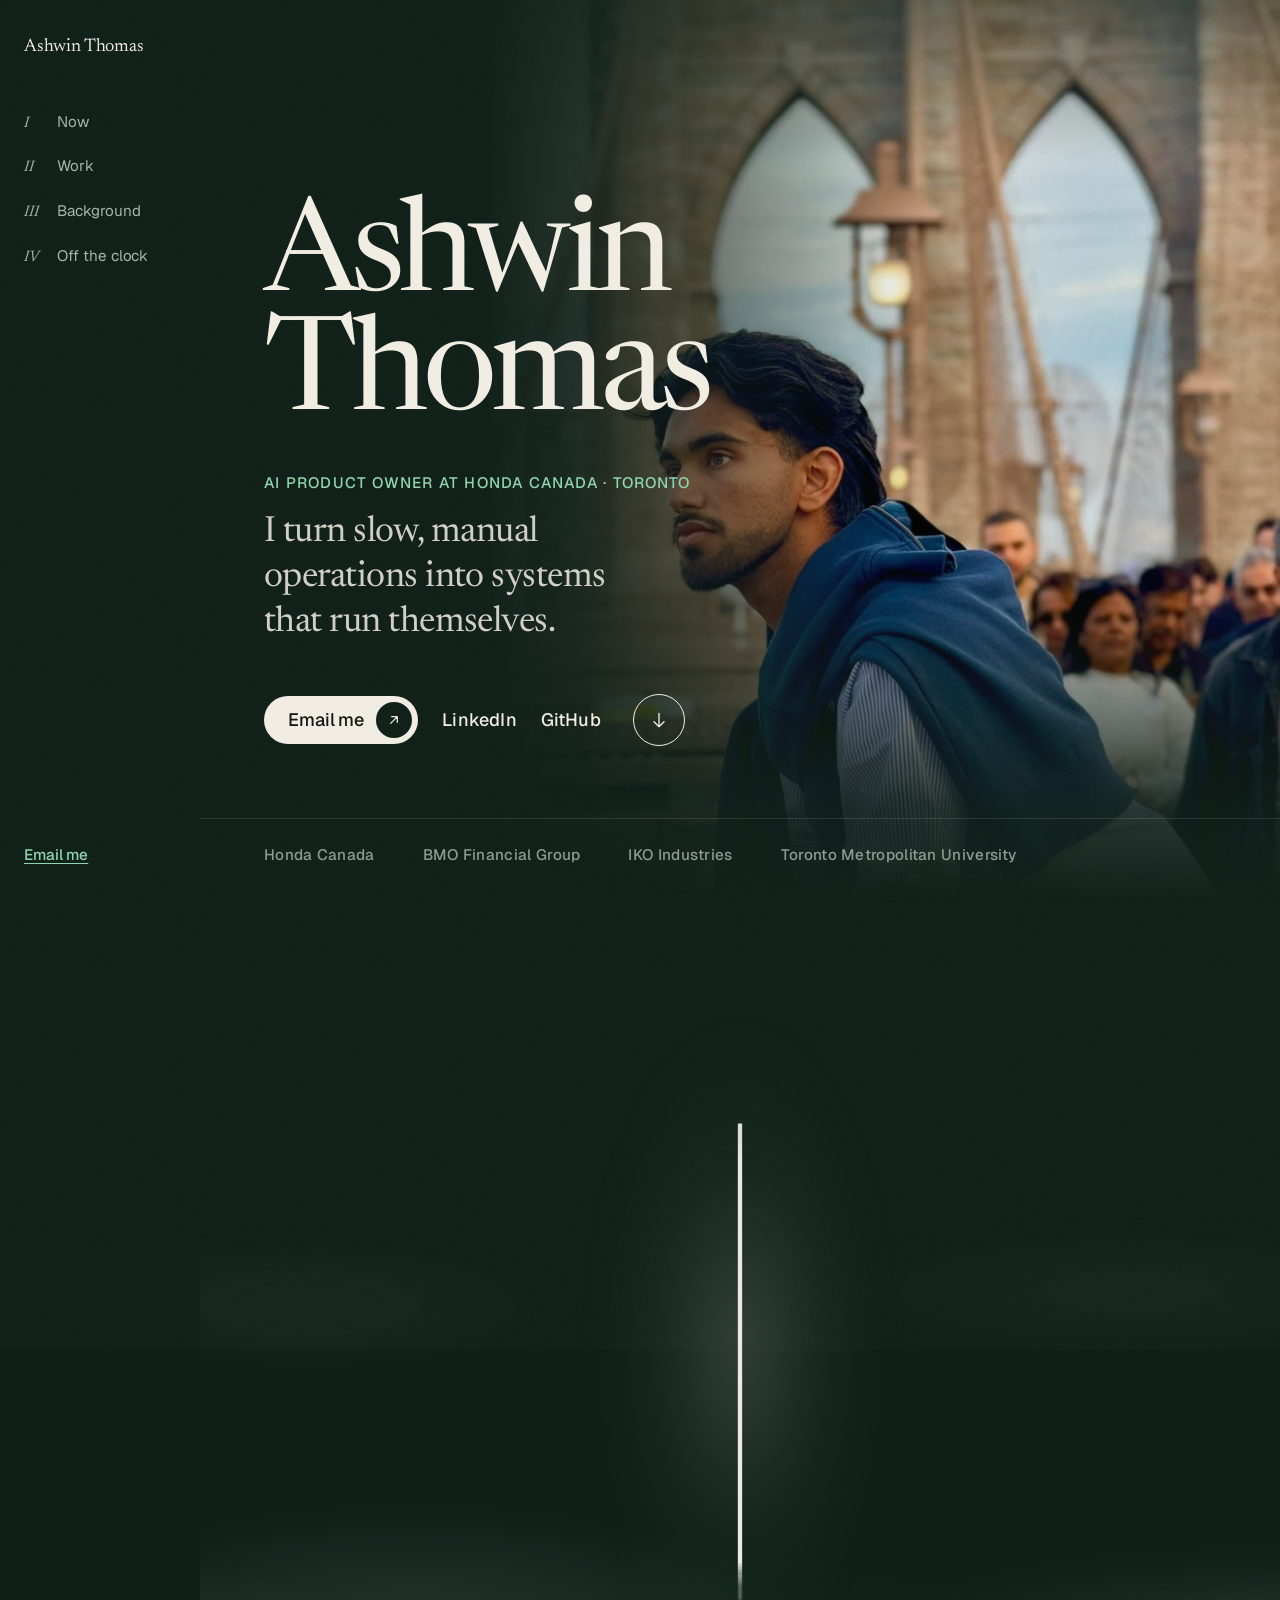
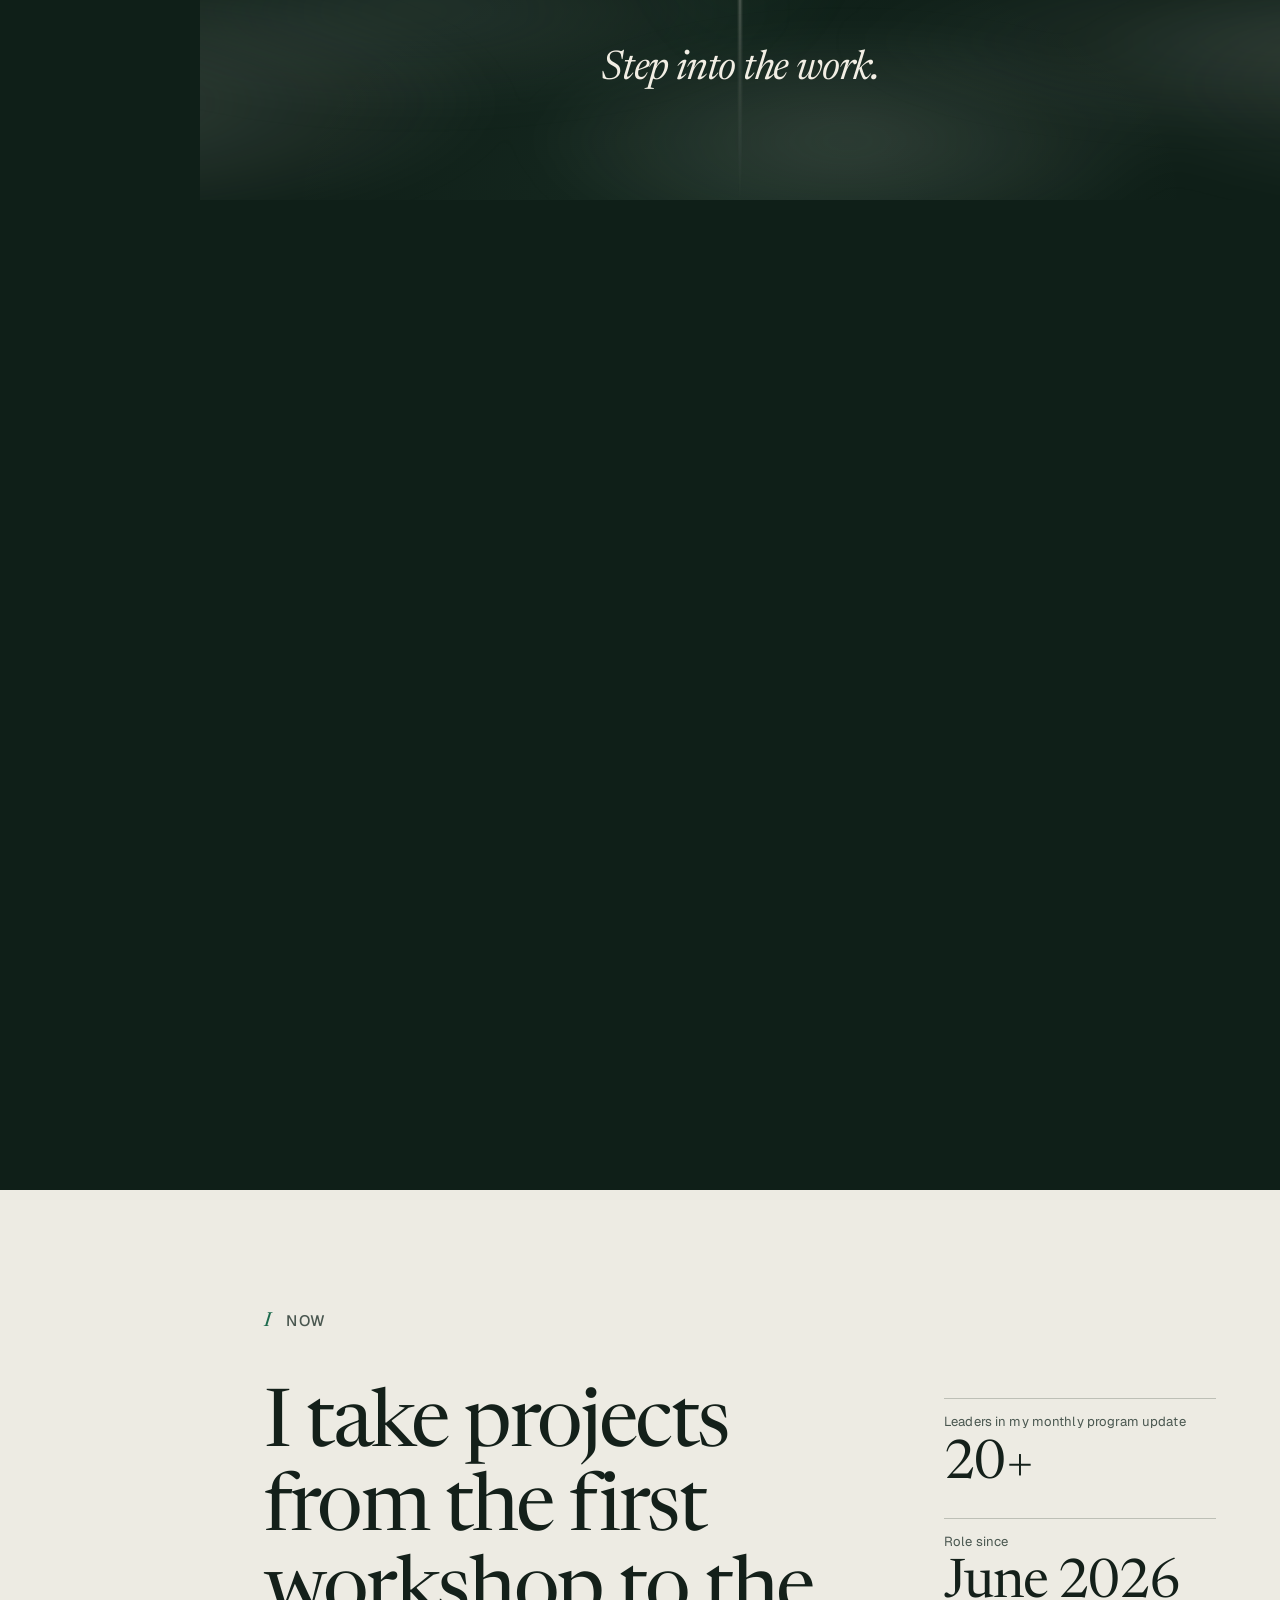
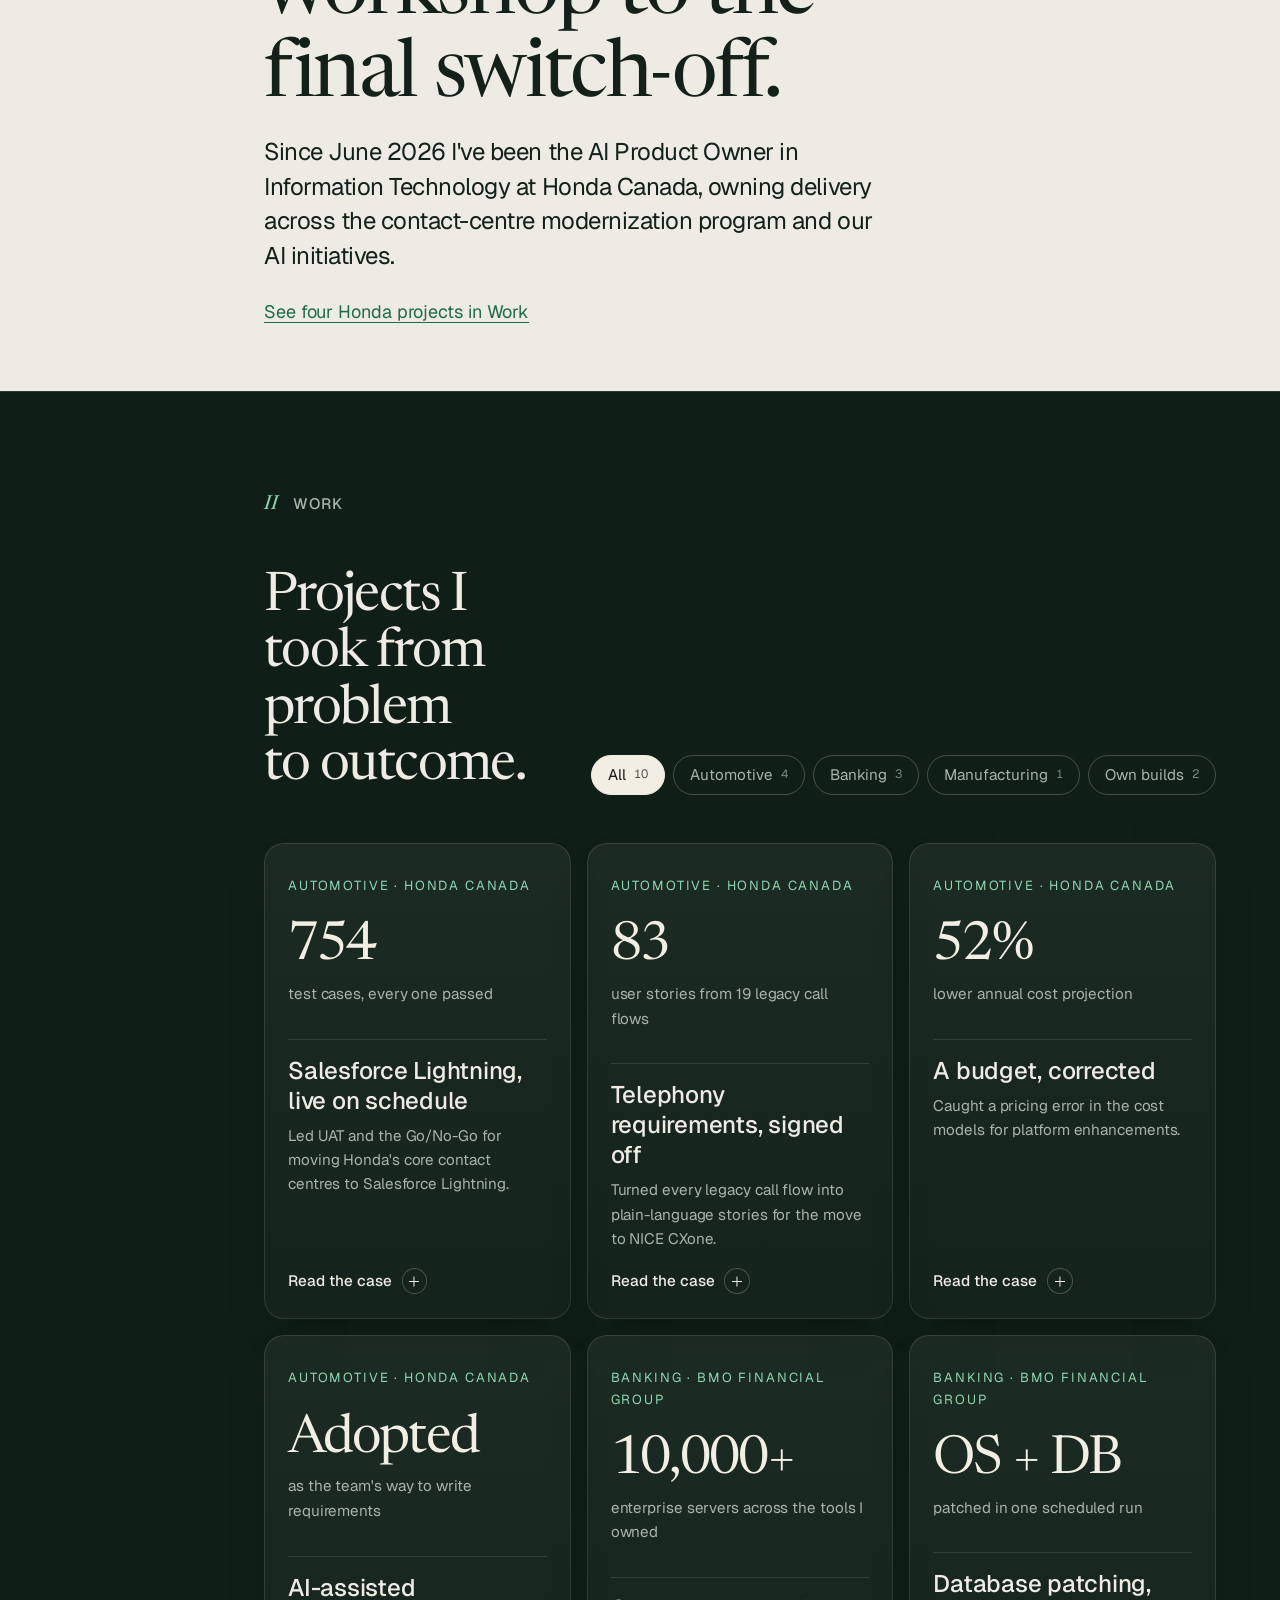
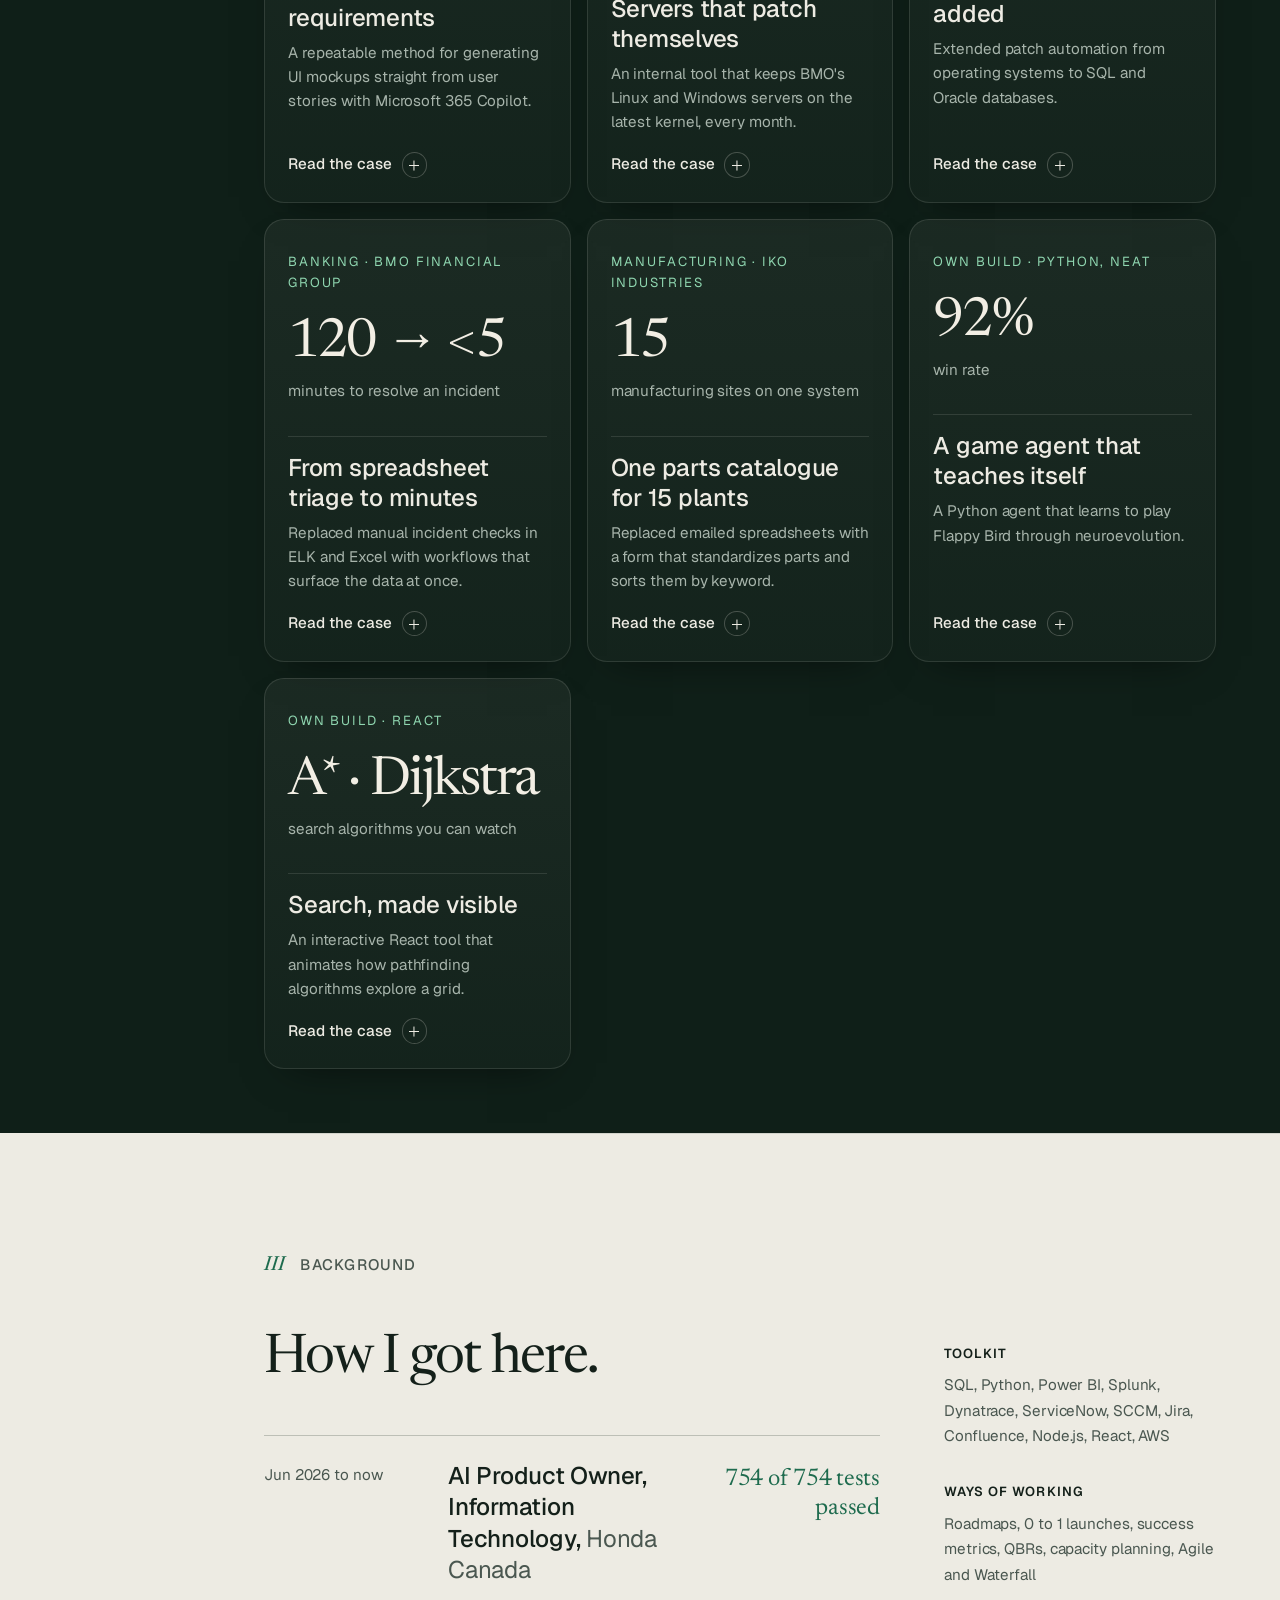
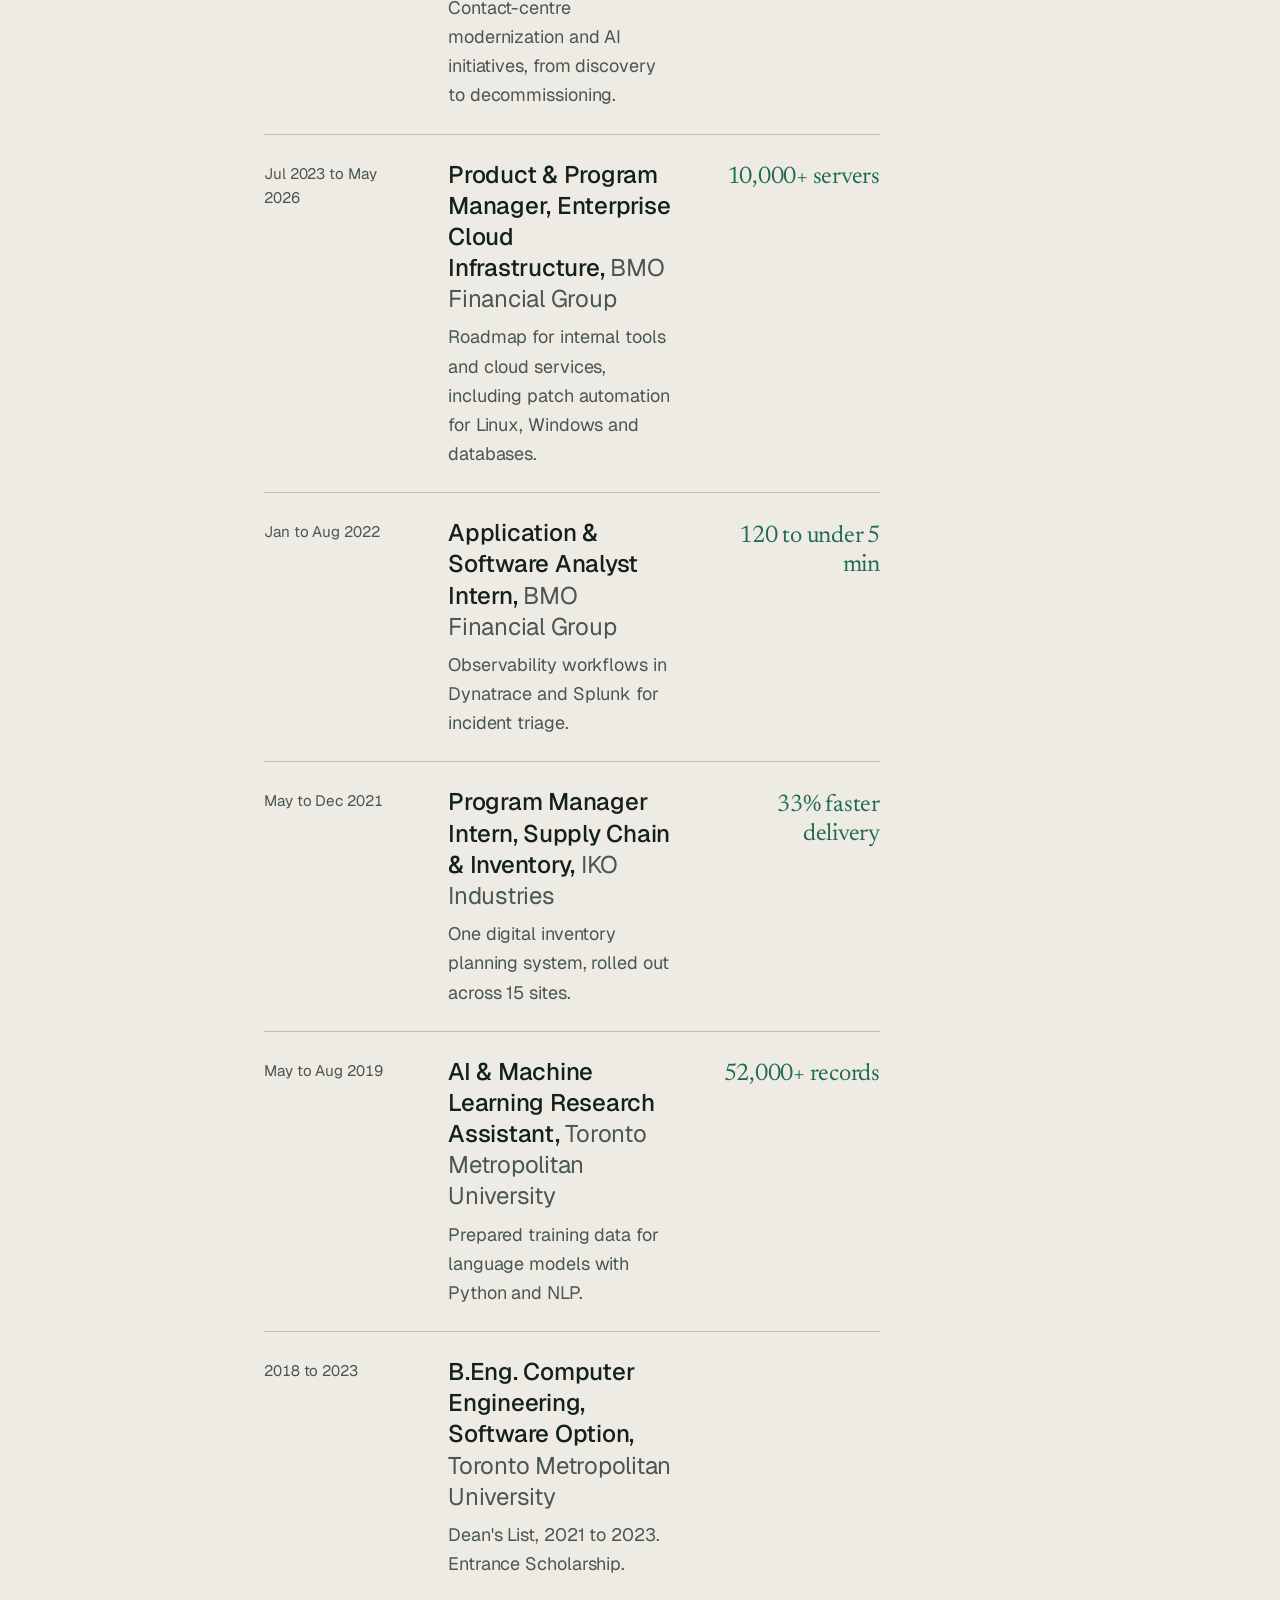
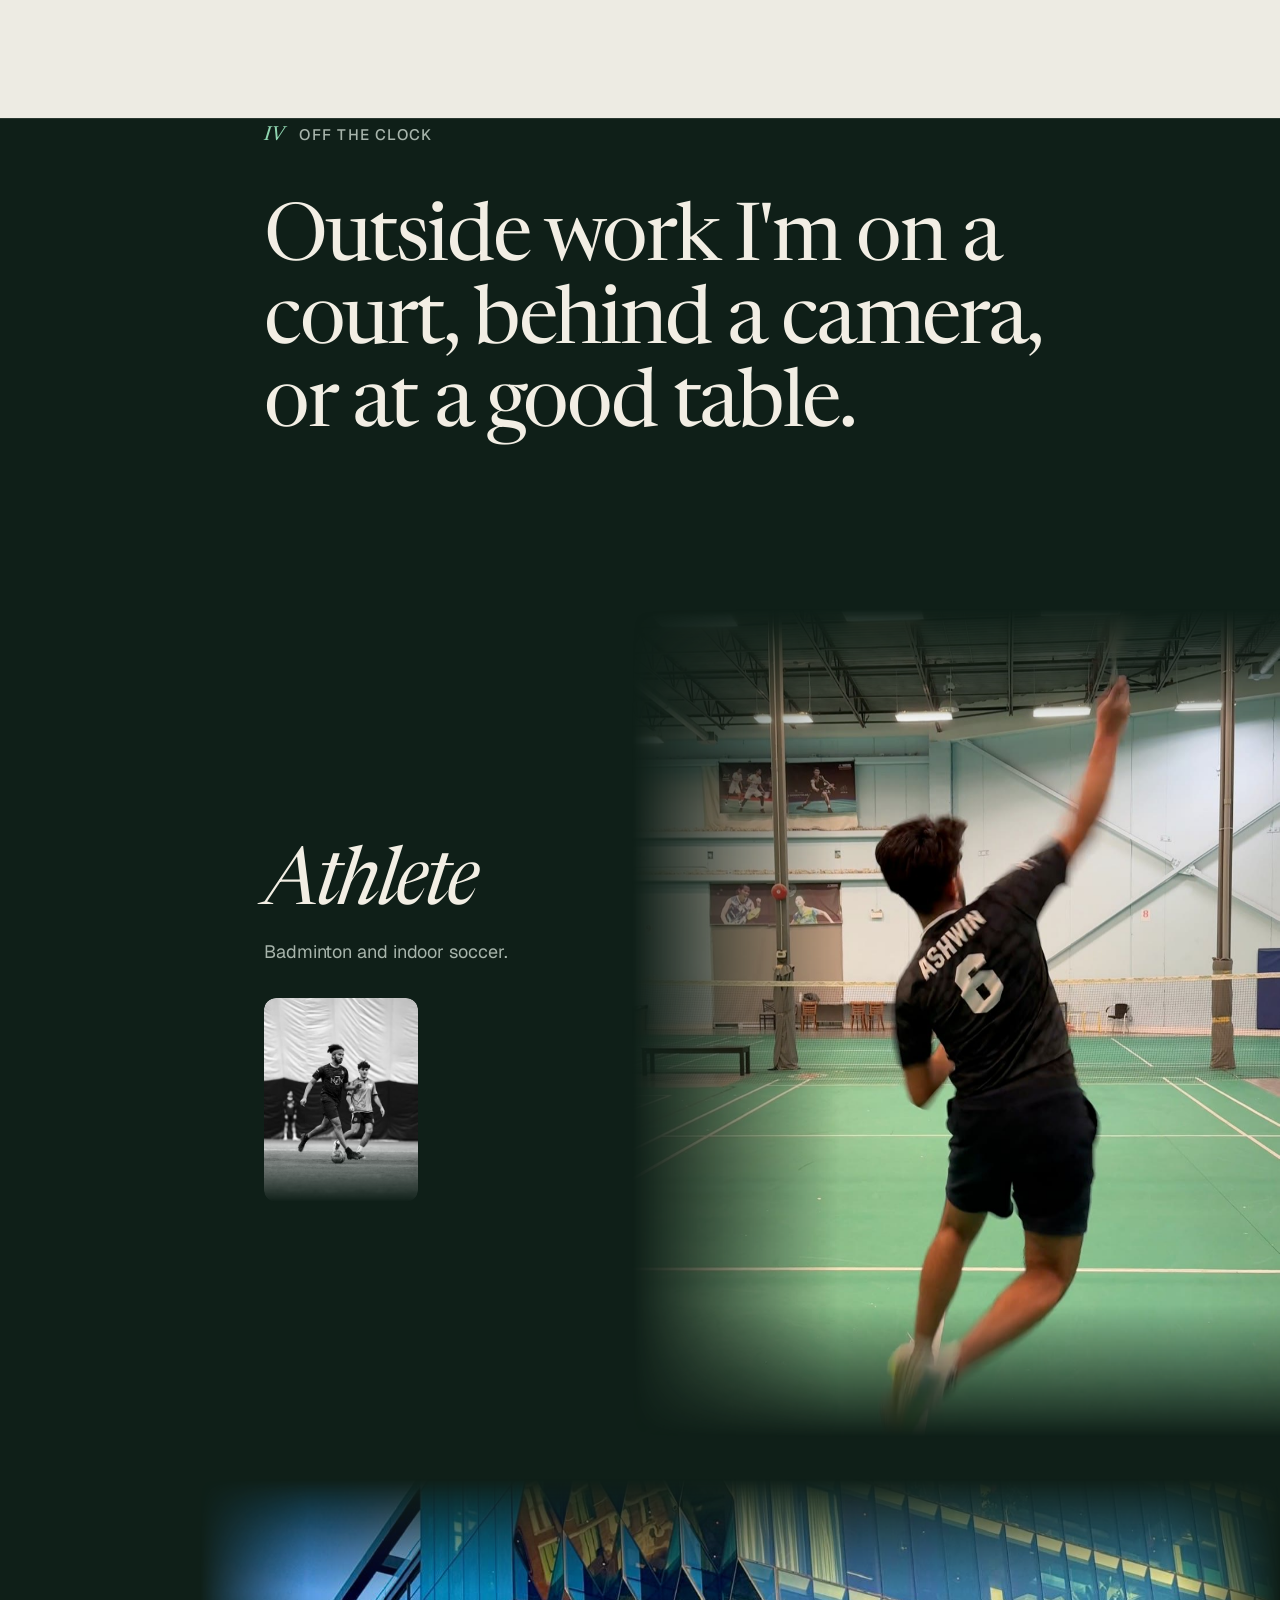
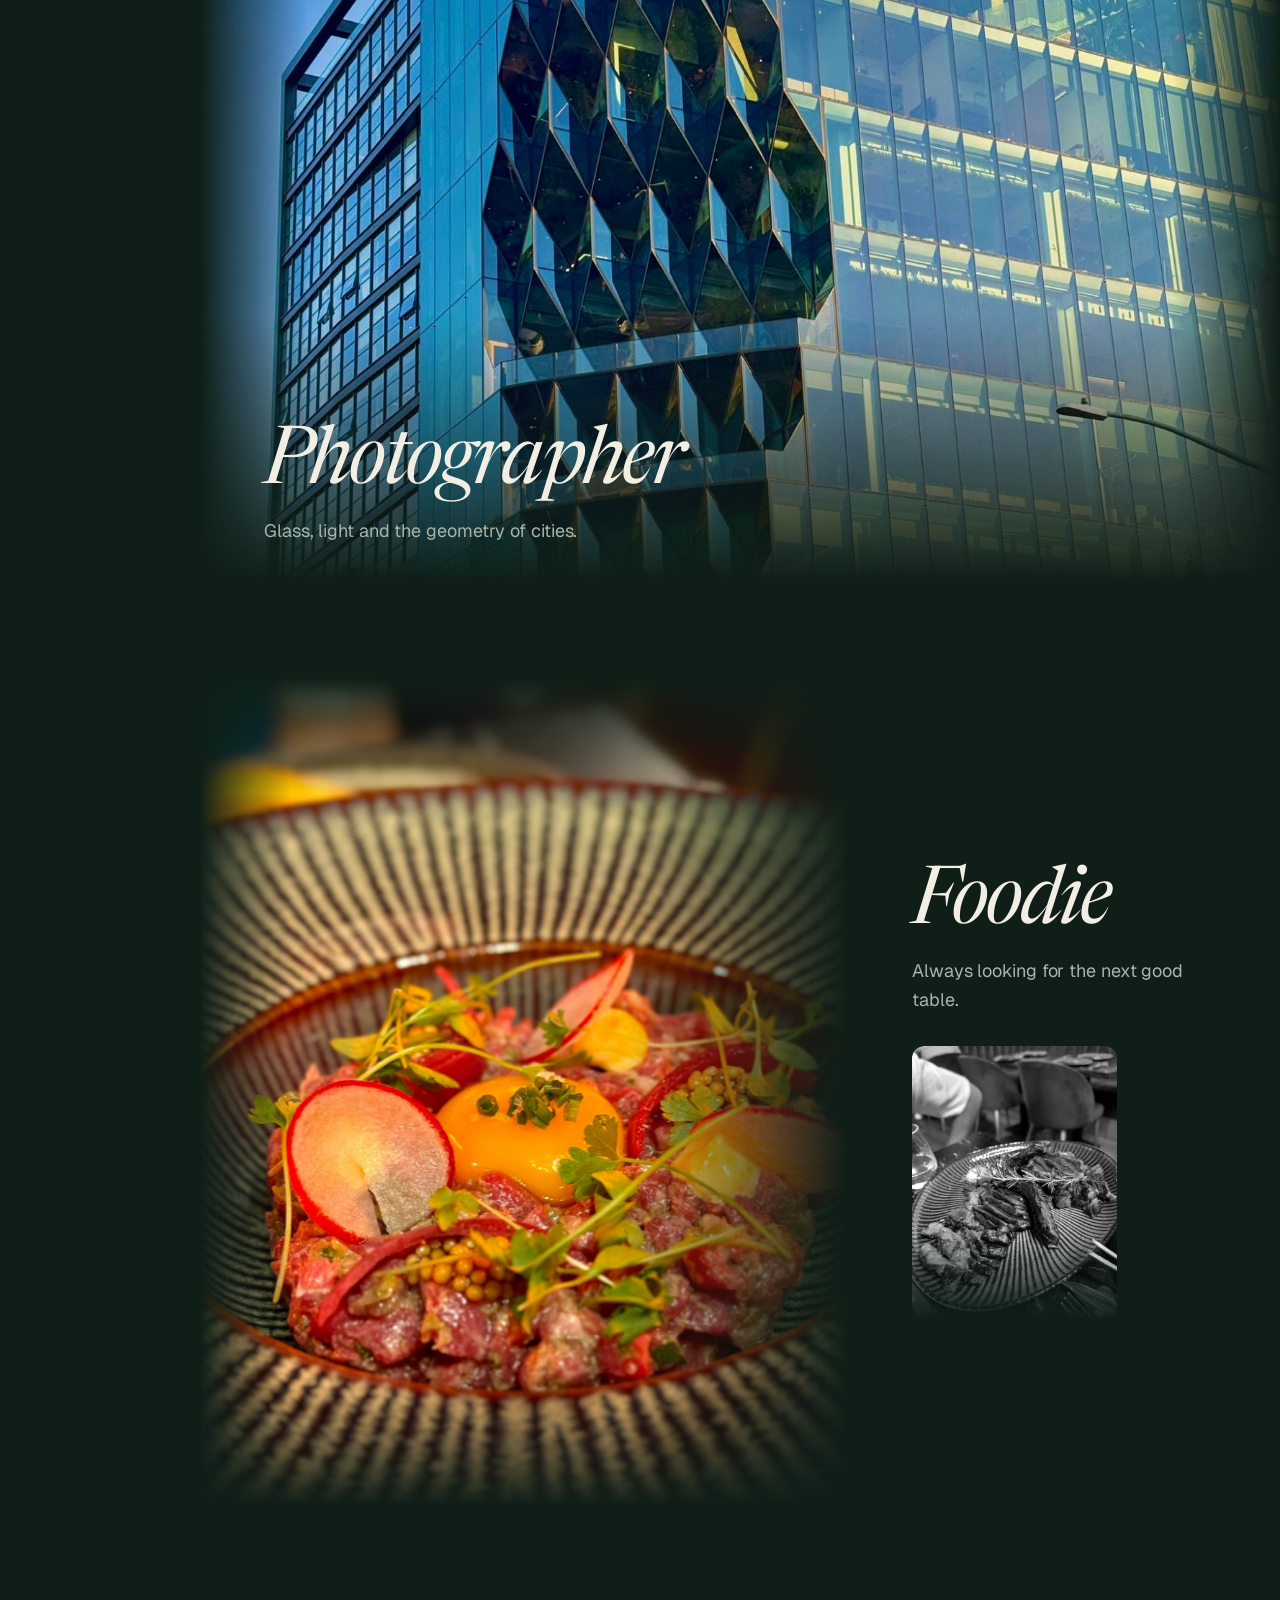
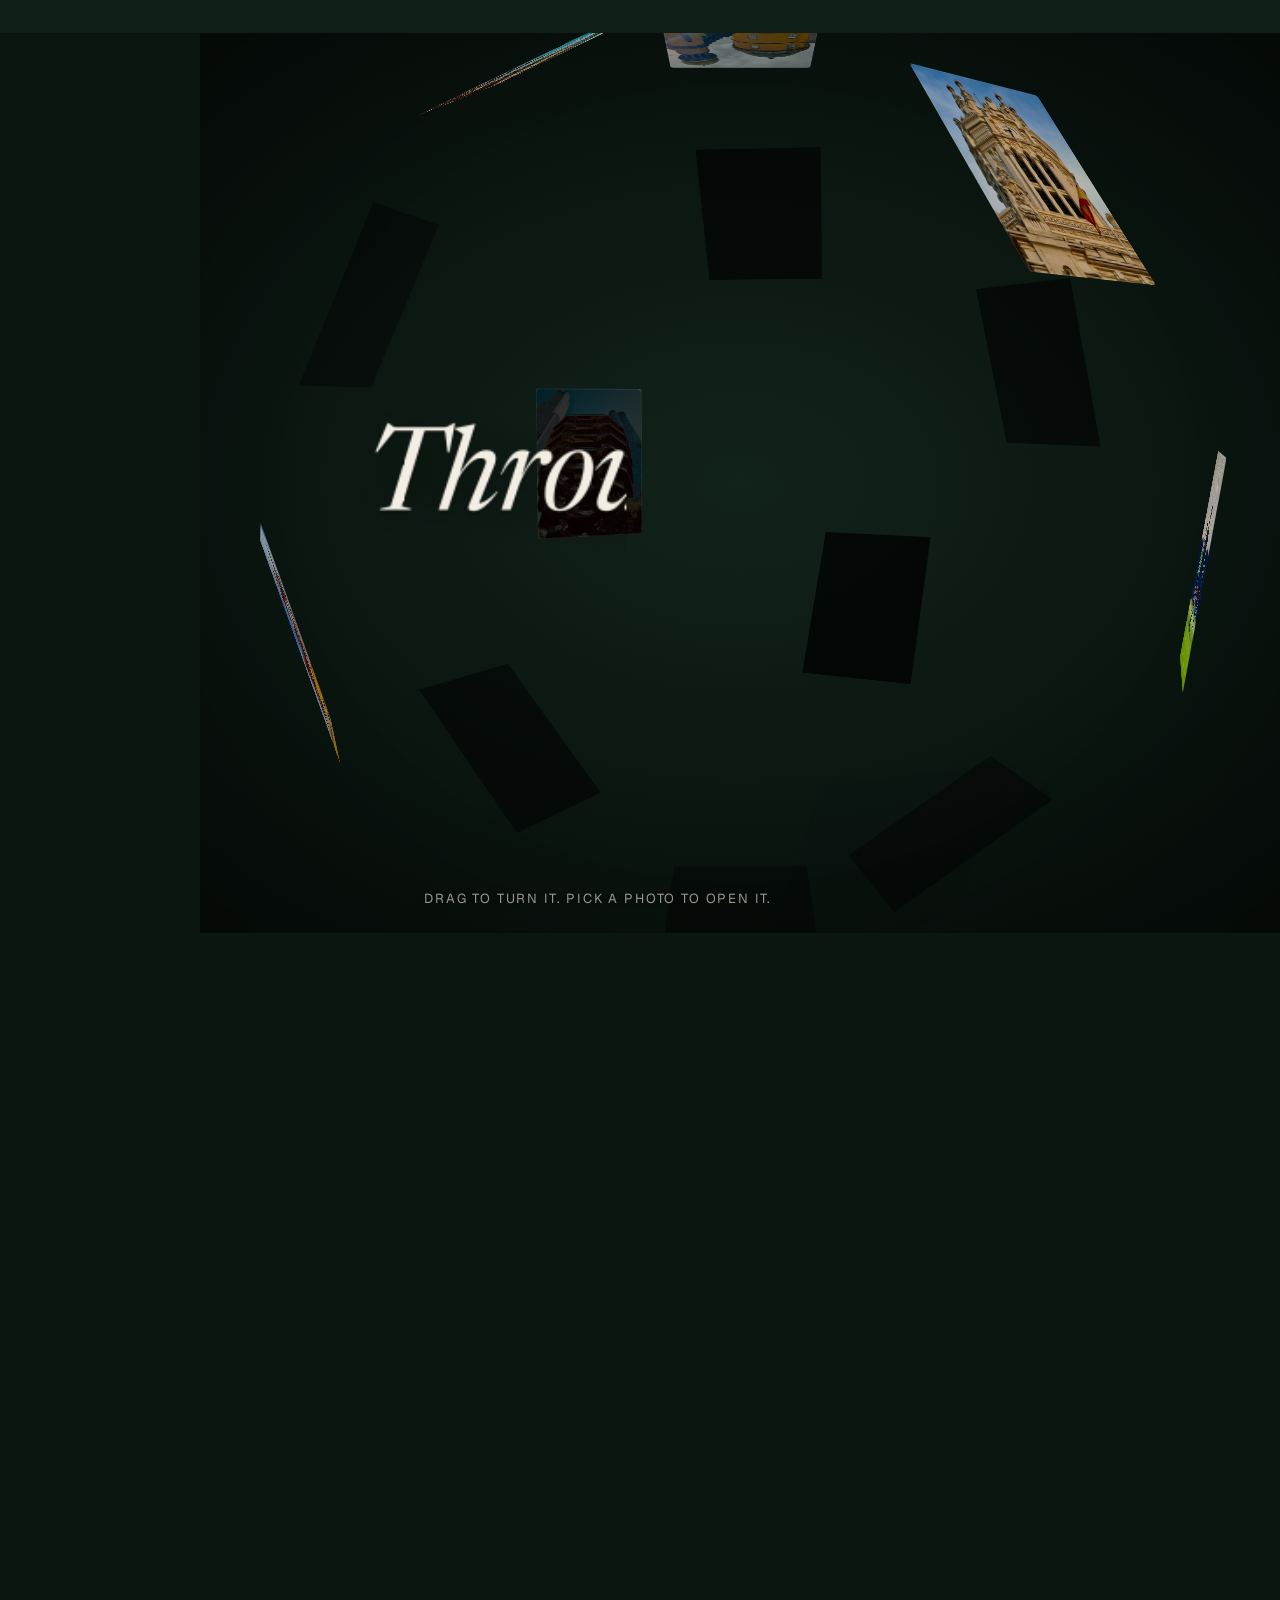
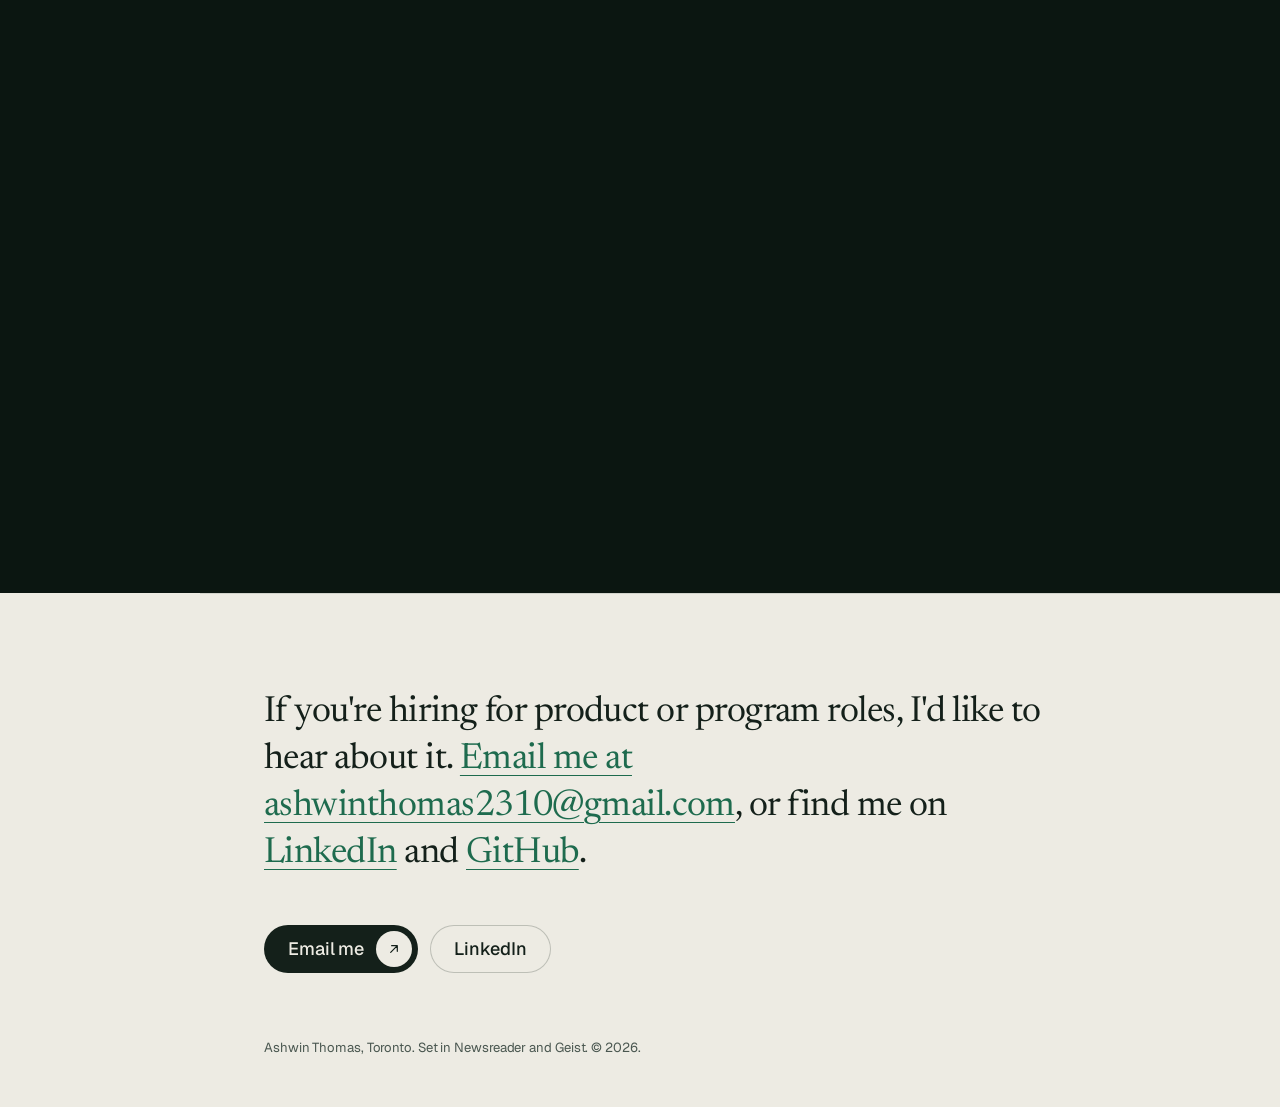
==== commit f34382d0: "feat: Honda wins become Work tiles; Now is a short intro Removes the pinned wins sequence and its co" ====
--- a/builds/portfolio/site/index.html
+++ b/builds/portfolio/site/index.html
@@ -122,7 +122,7 @@
     </div>
   </section>
 
-  <!-- I · NOW: Honda Canada. Intro spread, then four main wins in a pinned sequence. -->
+  <!-- I · NOW: Honda Canada, a short intro. The wins live as tiles in Chapter II. -->
   <div id="now" data-chapter="now">
     <section class="chapter sc-section now-intro" data-sc-act="flow">
       <div class="sc-wrap spread">
@@ -130,6 +130,7 @@
         <div class="spread__main sc-stack" data-sc-in data-sc-stagger="60">
           <h2 class="sc-display sc-display--lg">I take projects from the first workshop to the final switch-off.</h2>
           <p class="sc-lede">Since June 2026 I've been the AI Product Owner in Information Technology at Honda Canada, owning delivery across the contact-centre modernization program and our AI initiatives.</p>
+          <p class="now__more"><a href="#work" data-show="automotive">See four Honda projects in Work</a></p>
         </div>
         <aside class="spread__margin" aria-label="At a glance">
           <dl class="facts">
@@ -139,52 +140,9 @@
         </aside>
       </div>
     </section>
-
-    <!-- The wins: a pinned sequence. Scroll steps through four wins; the figure rolls,
-         the story crossfades, a hairline marker glides down the list. Titles are buttons. -->
-    <section class="wins-act" data-sc-act="pin" data-sc-span="3.4" aria-labelledby="wins-title">
-      <div data-sc-stage class="wins-stage">
-        <div class="sc-wrap wins" data-wins>
-          <h3 id="wins-title" class="wins__label">Main wins at Honda Canada</h3>
-
-          <div class="wins__figure" aria-hidden="true">
-            <span class="wins__num" data-wins-num>754</span>
-          </div>
-
-          <div class="wins__stories">
-            <article class="win" id="win-1" data-fig="754" data-unit="test cases, every one passed">
-              <p class="win__unit"><span class="sr-only">754 </span>test cases, every one passed</p>
-              <p class="win__text">I led UAT and the Go/No-Go for Honda's move of its core contact centres to Salesforce Lightning. It went live on October 5, 2026, and the old Classic system was retired on schedule 17 days later.</p>
-            </article>
-            <article class="win" id="win-2" data-fig="83" data-unit="user stories from 19 legacy call flows">
-              <p class="win__unit"><span class="sr-only">83 </span>user stories from 19 legacy call flows</p>
-              <p class="win__text">For the telephony move to NICE CXone, I turned every call flow into plain-language stories with bilingual acceptance criteria, so business reviewers could sign off in one pass on a single 59-story pack.</p>
-            </article>
-            <article class="win" id="win-3" data-fig="52%" data-unit="lower annual cost projection">
-              <p class="win__unit"><span class="sr-only">52% </span>lower annual cost projection</p>
-              <p class="win__text">While building cost models for platform enhancements, I caught a pricing error that had roughly doubled one feature's estimate. With accurate figures, leadership approved all three features into the annual budget.</p>
-            </article>
-            <article class="win" id="win-4" data-fig="Adopted" data-unit="as the team's way to write requirements">
-              <p class="win__unit"><span class="sr-only">Adopted </span>as the team's way to write requirements</p>
-              <p class="win__text">I built a repeatable method for generating UI mockups straight from user stories with Microsoft 365 Copilot. After a demo to the product team, it became part of how we produce requirements.</p>
-            </article>
-          </div>
-
-          <nav class="wins__nav" aria-label="Choose a win">
-            <span class="wins__marker" aria-hidden="true"></span>
-            <ol>
-              <li><button type="button" data-win="0" aria-controls="win-1">Salesforce Lightning, live</button></li>
-              <li><button type="button" data-win="1" aria-controls="win-2">Telephony requirements, signed off</button></li>
-              <li><button type="button" data-win="2" aria-controls="win-3">A budget, corrected</button></li>
-              <li><button type="button" data-win="3" aria-controls="win-4">AI-assisted requirements</button></li>
-            </ol>
-          </nav>
-        </div>
-      </div>
-    </section>
   </div>
 
-  <!-- II · WORK: project tiles across industries. Filter by industry; each tile opens
+  <!-- II · WORK: project tiles across industries, Honda first. Filter by industry; each tile opens
        in place into a short case: before, what I did, result. -->
   <section id="work" class="chapter sc-section work ground-dark bleed" data-chapter="work" data-work>
     <div class="sc-wrap">
@@ -192,13 +150,81 @@
       <div class="work__head">
         <h2 class="sc-display sc-display--md">Projects I took from problem to outcome.</h2>
         <div class="work__filters" role="group" aria-label="Filter projects">
-          <button type="button" class="chipf" data-filter="all" aria-pressed="true">All <span>6</span></button>
+          <button type="button" class="chipf" data-filter="all" aria-pressed="true">All <span>10</span></button>
+          <button type="button" class="chipf" data-filter="automotive" aria-pressed="false">Automotive <span>4</span></button>
           <button type="button" class="chipf" data-filter="banking" aria-pressed="false">Banking <span>3</span></button>
           <button type="button" class="chipf" data-filter="manufacturing" aria-pressed="false">Manufacturing <span>1</span></button>
           <button type="button" class="chipf" data-filter="builds" aria-pressed="false">Own builds <span>2</span></button>
         </div>
       </div>
       <div class="tiles" data-sc-in data-sc-stagger="70">
+        <article class="tile" data-cat="automotive" id="work-lightning">
+          <p class="tile__org">Automotive · Honda Canada</p>
+          <p class="tile__stat">754</p>
+          <p class="tile__unit">test cases, every one passed</p>
+          <h3 class="tile__title">Salesforce Lightning, live on schedule</h3>
+          <p class="tile__sum">Led UAT and the Go/No-Go for moving Honda's core contact centres to Salesforce Lightning.</p>
+          <button class="tile__more" type="button" aria-expanded="false" aria-controls="work-lightning-case">
+            <span>Read the case</span><i aria-hidden="true"></i>
+          </button>
+          <div class="tile__case" id="work-lightning-case" hidden>
+            <dl>
+              <div><dt>Before</dt><dd>Honda's core contact centres ran on Salesforce Classic.</dd></div>
+              <div><dt>What I did</dt><dd>Led user acceptance testing and the Go/No-Go decision for the move to Salesforce Lightning.</dd></div>
+              <div><dt>Result</dt><dd>Live on October 5, 2026. The old Classic system was retired on schedule 17 days later.</dd></div>
+            </dl>
+          </div>
+        </article>
+        <article class="tile" data-cat="automotive" id="work-cxone">
+          <p class="tile__org">Automotive · Honda Canada</p>
+          <p class="tile__stat">83</p>
+          <p class="tile__unit">user stories from 19 legacy call flows</p>
+          <h3 class="tile__title">Telephony requirements, signed off</h3>
+          <p class="tile__sum">Turned every legacy call flow into plain-language stories for the move to NICE CXone.</p>
+          <button class="tile__more" type="button" aria-expanded="false" aria-controls="work-cxone-case">
+            <span>Read the case</span><i aria-hidden="true"></i>
+          </button>
+          <div class="tile__case" id="work-cxone-case" hidden>
+            <dl>
+              <div><dt>Before</dt><dd>The telephony move to NICE CXone had to carry over 19 legacy call flows that business reviewers needed to approve.</dd></div>
+              <div><dt>What I did</dt><dd>Rewrote every call flow as plain-language user stories with bilingual acceptance criteria.</dd></div>
+              <div><dt>Result</dt><dd>Business reviewers signed off in one pass, on a single 59-story pack.</dd></div>
+            </dl>
+          </div>
+        </article>
+        <article class="tile" data-cat="automotive" id="work-budget">
+          <p class="tile__org">Automotive · Honda Canada</p>
+          <p class="tile__stat">52%</p>
+          <p class="tile__unit">lower annual cost projection</p>
+          <h3 class="tile__title">A budget, corrected</h3>
+          <p class="tile__sum">Caught a pricing error in the cost models for platform enhancements.</p>
+          <button class="tile__more" type="button" aria-expanded="false" aria-controls="work-budget-case">
+            <span>Read the case</span><i aria-hidden="true"></i>
+          </button>
+          <div class="tile__case" id="work-budget-case" hidden>
+            <dl>
+              <div><dt>Before</dt><dd>A pricing error had roughly doubled one feature's estimate in the cost models for platform enhancements.</dd></div>
+              <div><dt>What I did</dt><dd>Found the error while building the models and rebuilt them with accurate figures.</dd></div>
+              <div><dt>Result</dt><dd>Leadership approved all three features into the annual budget.</dd></div>
+            </dl>
+          </div>
+        </article>
+        <article class="tile" data-cat="automotive" id="work-copilot">
+          <p class="tile__org">Automotive · Honda Canada</p>
+          <p class="tile__stat">Adopted</p>
+          <p class="tile__unit">as the team's way to write requirements</p>
+          <h3 class="tile__title">AI-assisted requirements</h3>
+          <p class="tile__sum">A repeatable method for generating UI mockups straight from user stories with Microsoft 365 Copilot.</p>
+          <button class="tile__more" type="button" aria-expanded="false" aria-controls="work-copilot-case">
+            <span>Read the case</span><i aria-hidden="true"></i>
+          </button>
+          <div class="tile__case" id="work-copilot-case" hidden>
+            <dl>
+              <div><dt>What I did</dt><dd>Built a repeatable method for turning user stories into UI mockups with Microsoft 365 Copilot, then demoed it to the product team.</dd></div>
+              <div><dt>Result</dt><dd>It became part of how the team produces requirements.</dd></div>
+            </dl>
+          </div>
+        </article>
         <article class="tile" data-cat="banking" id="work-patch">
           <p class="tile__org">Banking · BMO Financial Group</p>
           <p class="tile__stat">10,000+</p>
@@ -304,7 +330,6 @@
           </div>
         </article>
       </div>
-      <p class="work__note">Honda Canada work is in <a href="#now">Chapter I</a>.</p>
     </div>
   </section>
 
--- a/builds/portfolio/site/site.css
+++ b/builds/portfolio/site/site.css
@@ -391,93 +391,10 @@
   .js .photo img { transition: none; }
 }
 
-/* ============================================================ the wins ==
-   A pinned sequence: one large figure that rolls between values, the story
-   crossfading beside it, and a hairline marker gliding down the titles.
-   Everything moves on transform and opacity only. */
-.now-intro { padding-bottom: var(--sc-6); }
-.wins-stage { display: flex; align-items: center; }
-.wins {
-  display: grid; gap: var(--sc-5) var(--sc-9);
-  grid-template-columns: minmax(0, 1fr);
-  grid-template-areas: "label" "figure" "stories" "nav";
-}
-@media (min-width: 900px) {
-  .wins {
-    grid-template-columns: minmax(0, 1.35fr) minmax(15rem, 0.65fr);
-    grid-template-areas: "label label" "figure nav" "stories nav";
-    align-items: end;
-  }
-}
-.wins__label {
-  grid-area: label; margin: 0;
-  font-size: var(--sc-t-sm); font-weight: 500; letter-spacing: var(--sc-track-wide); text-transform: uppercase;
-  color: var(--sc-ink-soft);
-}
-
-/* The figure: a 1em-tall window; values slide through it. */
-.wins__figure {
-  grid-area: figure; position: relative; overflow: clip;
-  height: 1em; line-height: 1;
-  font-family: var(--sc-font-display); font-weight: 400;
-  font-size: clamp(4.2rem, 2rem + 11vw, 11.5rem);
-  letter-spacing: -0.055em;
-  font-variant-numeric: lining-nums tabular-nums;
-  color: var(--sc-ink);
-}
-.wins__num {
-  position: absolute; left: 0; bottom: 0; white-space: nowrap;
-  transition: transform 640ms var(--ease-out), opacity 420ms var(--ease-out);
-}
-.wins__num.is-below { transform: translateY(70%); opacity: 0; transition: none; }
-.wins__num.is-above { transform: translateY(-70%); opacity: 0; }
-
-/* Stories share one grid cell so the tallest sets the height: no layout jump. */
-.wins__stories { grid-area: stories; display: grid; }
-.win { grid-area: 1 / 1; max-width: 46ch; }
-.win__unit { margin: 0 0 var(--sc-3); font-family: var(--sc-font-display); font-style: italic; font-size: var(--sc-t-xl); letter-spacing: -0.015em; line-height: 1.2; color: var(--sc-accent); }
-.win__text { margin: 0; color: var(--sc-ink-soft); }
-.js .win { opacity: 0; transform: translateY(10px); transition: opacity 420ms var(--ease-out), transform 520ms var(--ease-out); pointer-events: none; }
-.js .win.is-active { opacity: 1; transform: none; pointer-events: auto; transition-delay: 90ms; }
-/* Without JS: every win reads in order, and the rolling figure is not needed. */
-html:not(.js) .wins__figure, html:not(.js) .wins__nav { display: none; }
-html:not(.js) .wins__stories { gap: var(--sc-6); }
-html:not(.js) .wins-act { height: auto !important; }
-
-/* Titles with a gliding hairline marker. */
-.wins__nav { grid-area: nav; position: relative; padding-left: var(--sc-4); border-left: 1px solid var(--sc-hairline-strong); }
-.wins__nav ol { list-style: none; margin: 0; padding: 0; display: grid; gap: var(--sc-1); }
-.wins__marker {
-  position: absolute; left: -1px; top: 0; width: 2px; height: 2.75rem;
-  background: var(--sc-accent); border-radius: 2px;
-  transform: translateY(var(--y, 0px));
-  transition: transform 520ms var(--ease-out);
-}
-.wins__nav button {
-  display: flex; align-items: center; width: 100%; min-height: 2.75rem;
-  padding: 0 var(--sc-2); text-align: left; cursor: pointer;
-  background: none; border: 0; border-radius: var(--r-control);
-  font: inherit; font-size: var(--sc-t-base); color: var(--sc-ink-soft);
-  transition: color 160ms var(--ease-out), transform 120ms var(--ease-out);
-}
-.wins__nav button:hover { color: var(--sc-ink); }
-.wins__nav button:active { transform: translateX(2px); }
-.wins__nav button[aria-current="true"] { color: var(--sc-ink); font-weight: 500; }
-.wins__nav button:focus-visible { outline: 2px solid var(--sc-accent); outline-offset: 2px; }
-
-@media (max-width: 899px) {
-  .wins { gap: var(--sc-4); }
-  .wins__nav button { min-height: 2.5rem; font-size: var(--sc-t-sm); }
-  .wins__marker { height: 2.5rem; }
-  .win__unit { font-size: var(--sc-t-lg); }
-}
-@media (max-width: 1099px) {
-  .wins-stage { padding-top: 4rem; box-sizing: border-box; }
-}
-@media (prefers-reduced-motion: reduce) {
-  .wins__num, .js .win, .wins__marker { transition: none !important; }
-  .js .win { transform: none; }
-}
+.now-intro { padding-bottom: var(--sc-8); }
+.now__more { margin: var(--sc-5) 0 0; }
+.now__more a { color: var(--sc-accent); text-underline-offset: .2em; text-decoration-thickness: 1px; }
+.now__more a:hover { color: var(--sc-ink); }
 
 /* ===================================================== floating nav pill ==
    Httpster-style: on phones the folio floats as a blurred pill off the edges. */
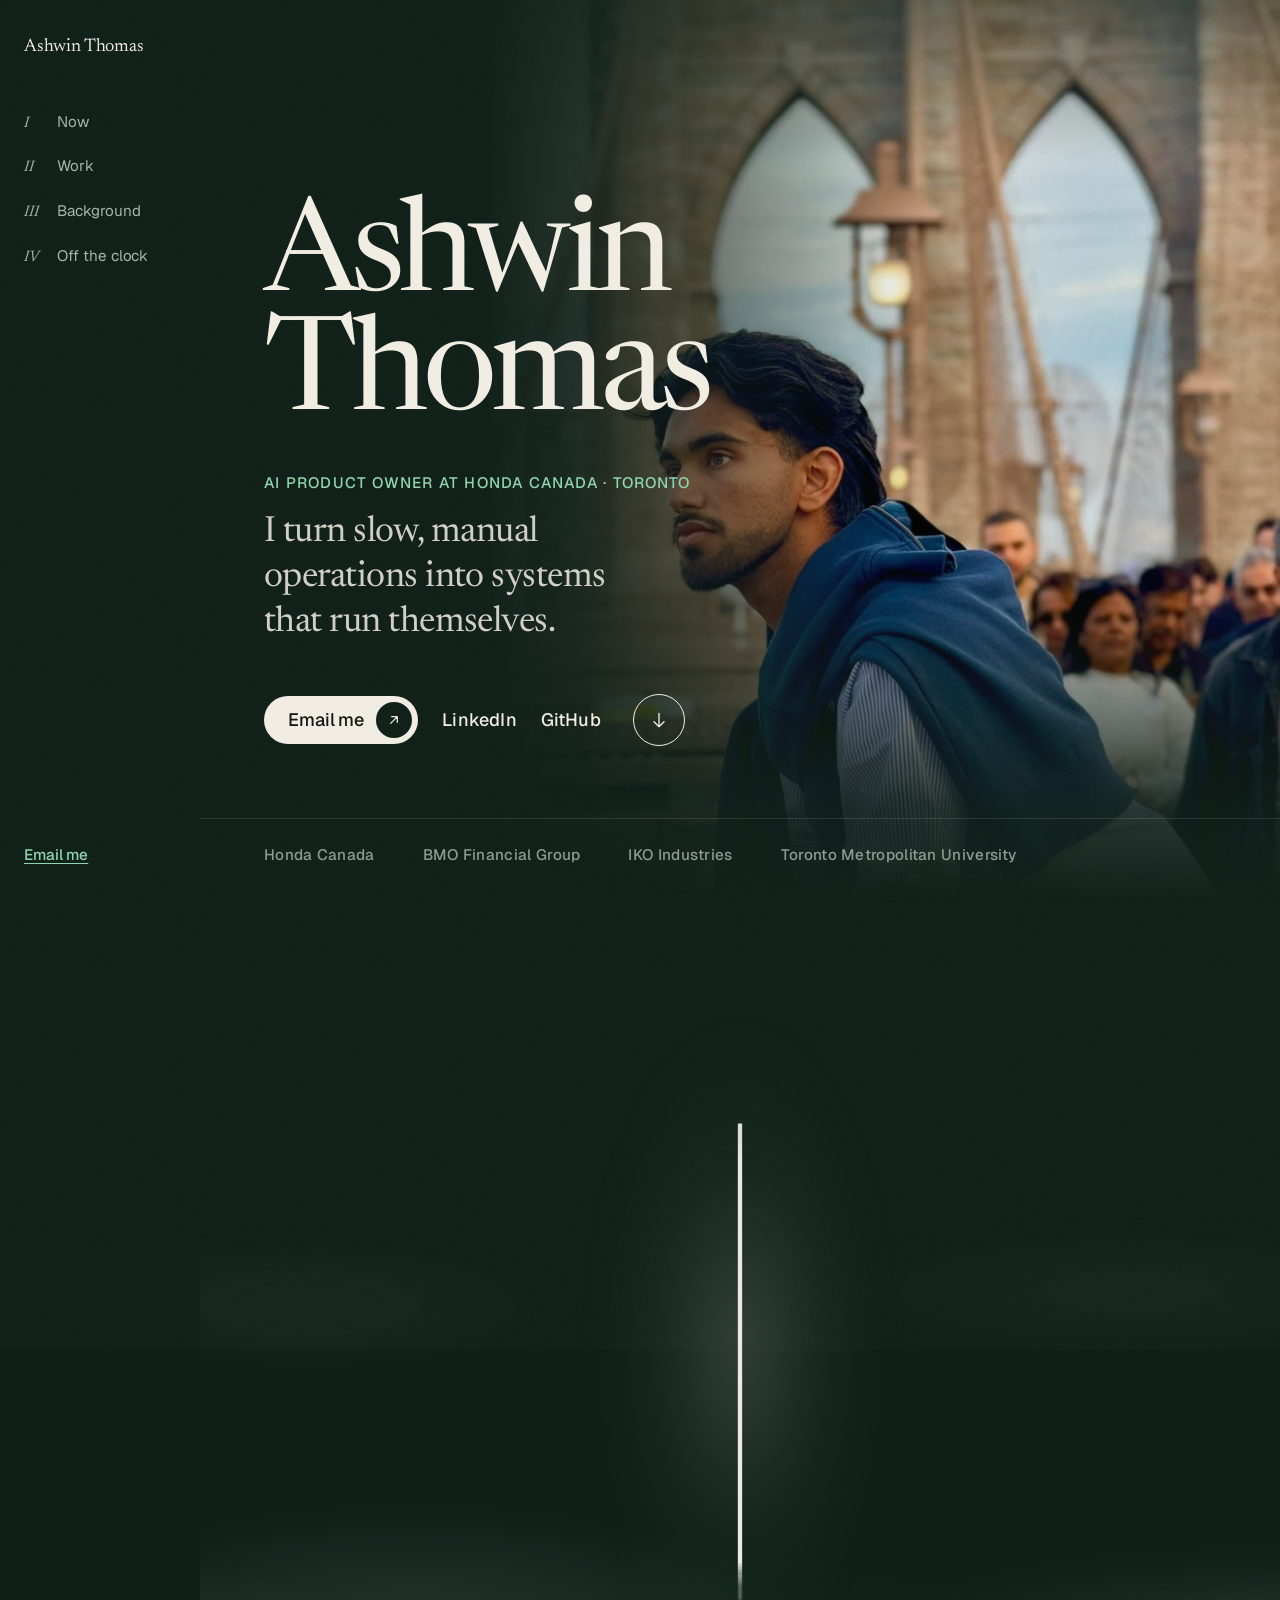
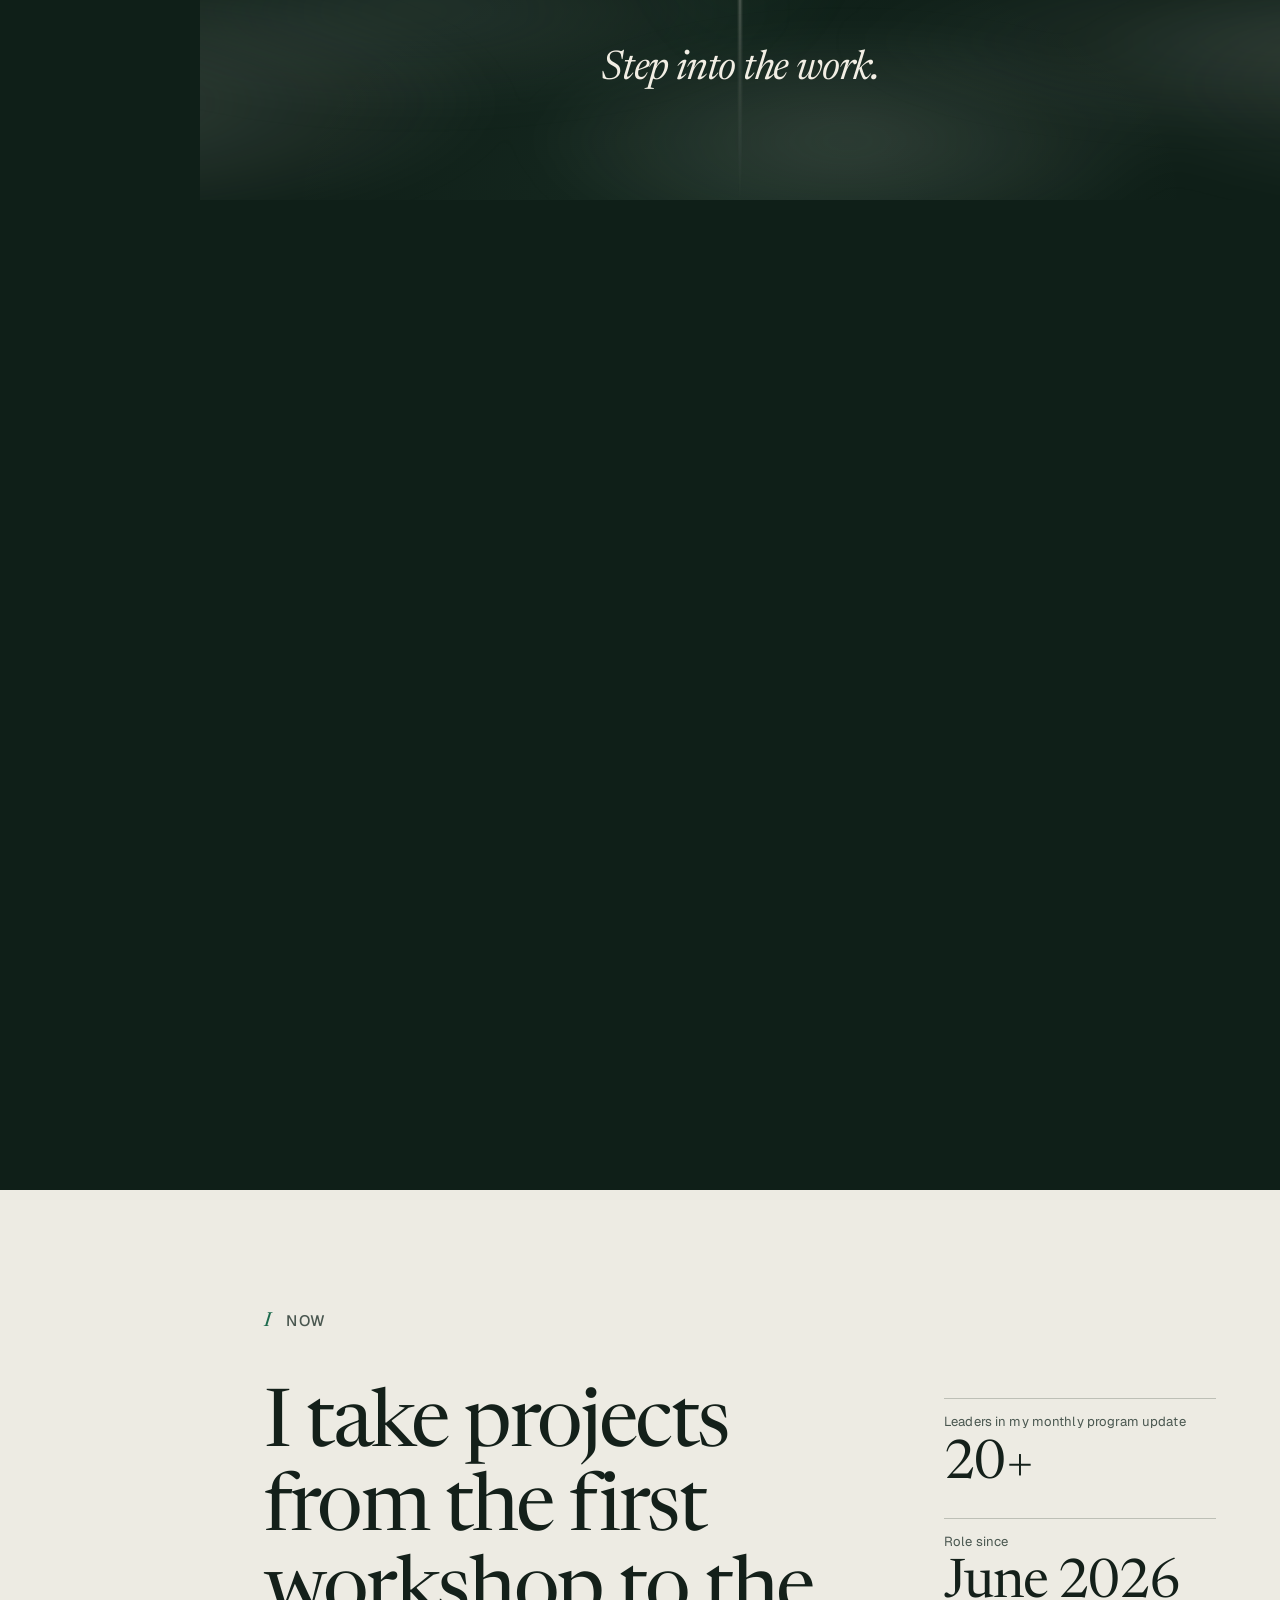
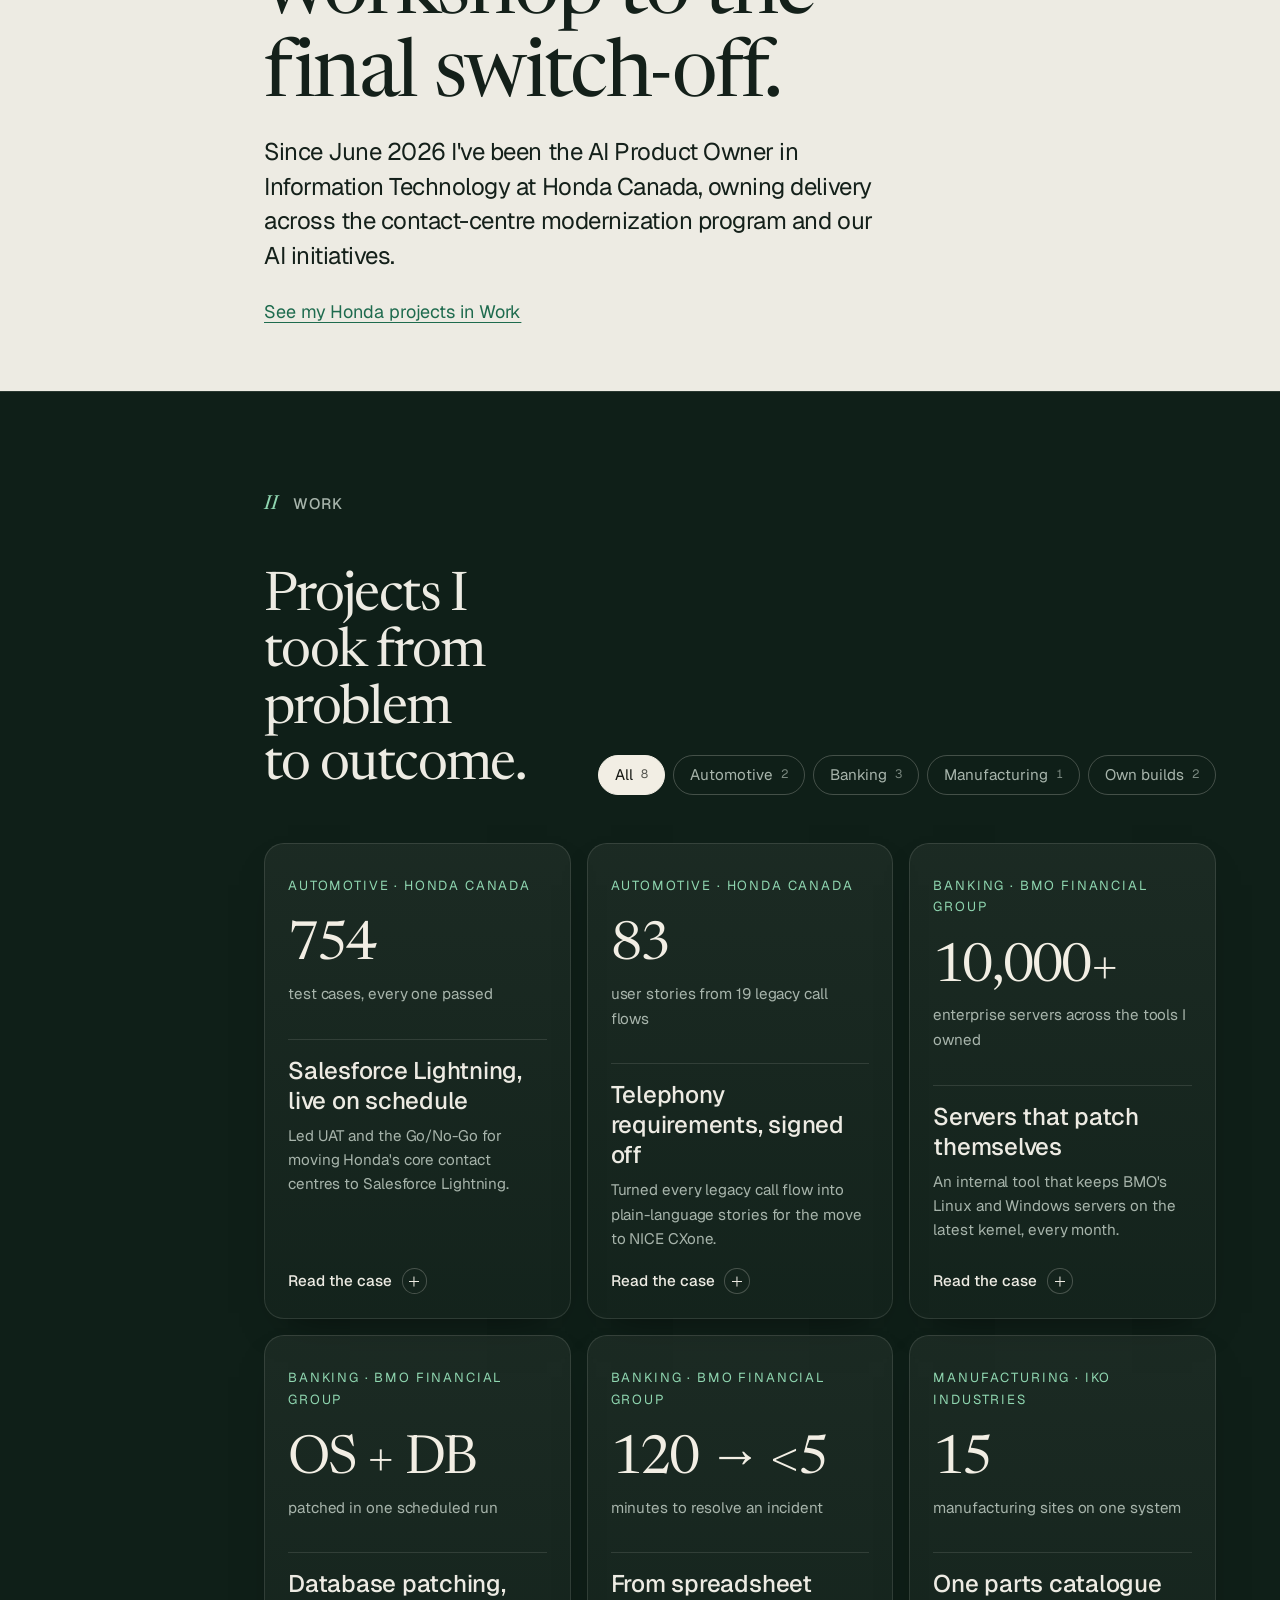
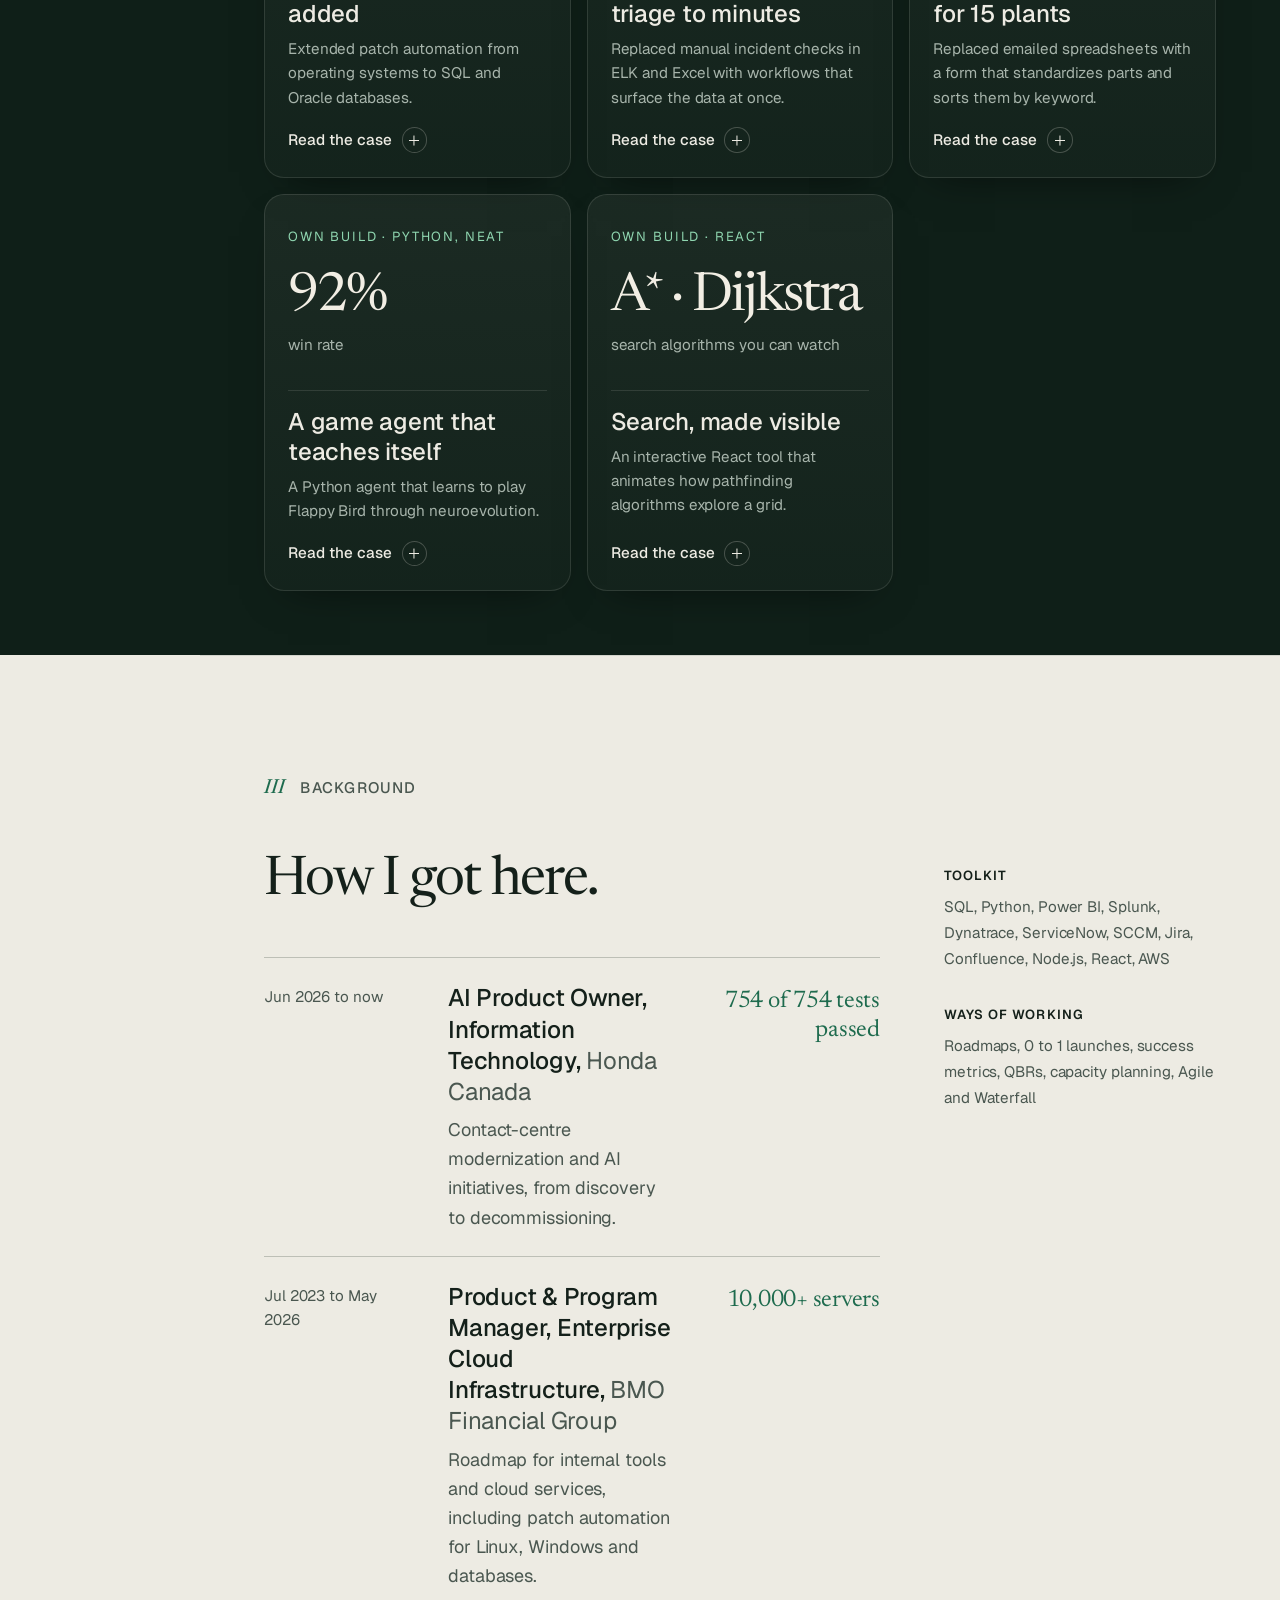
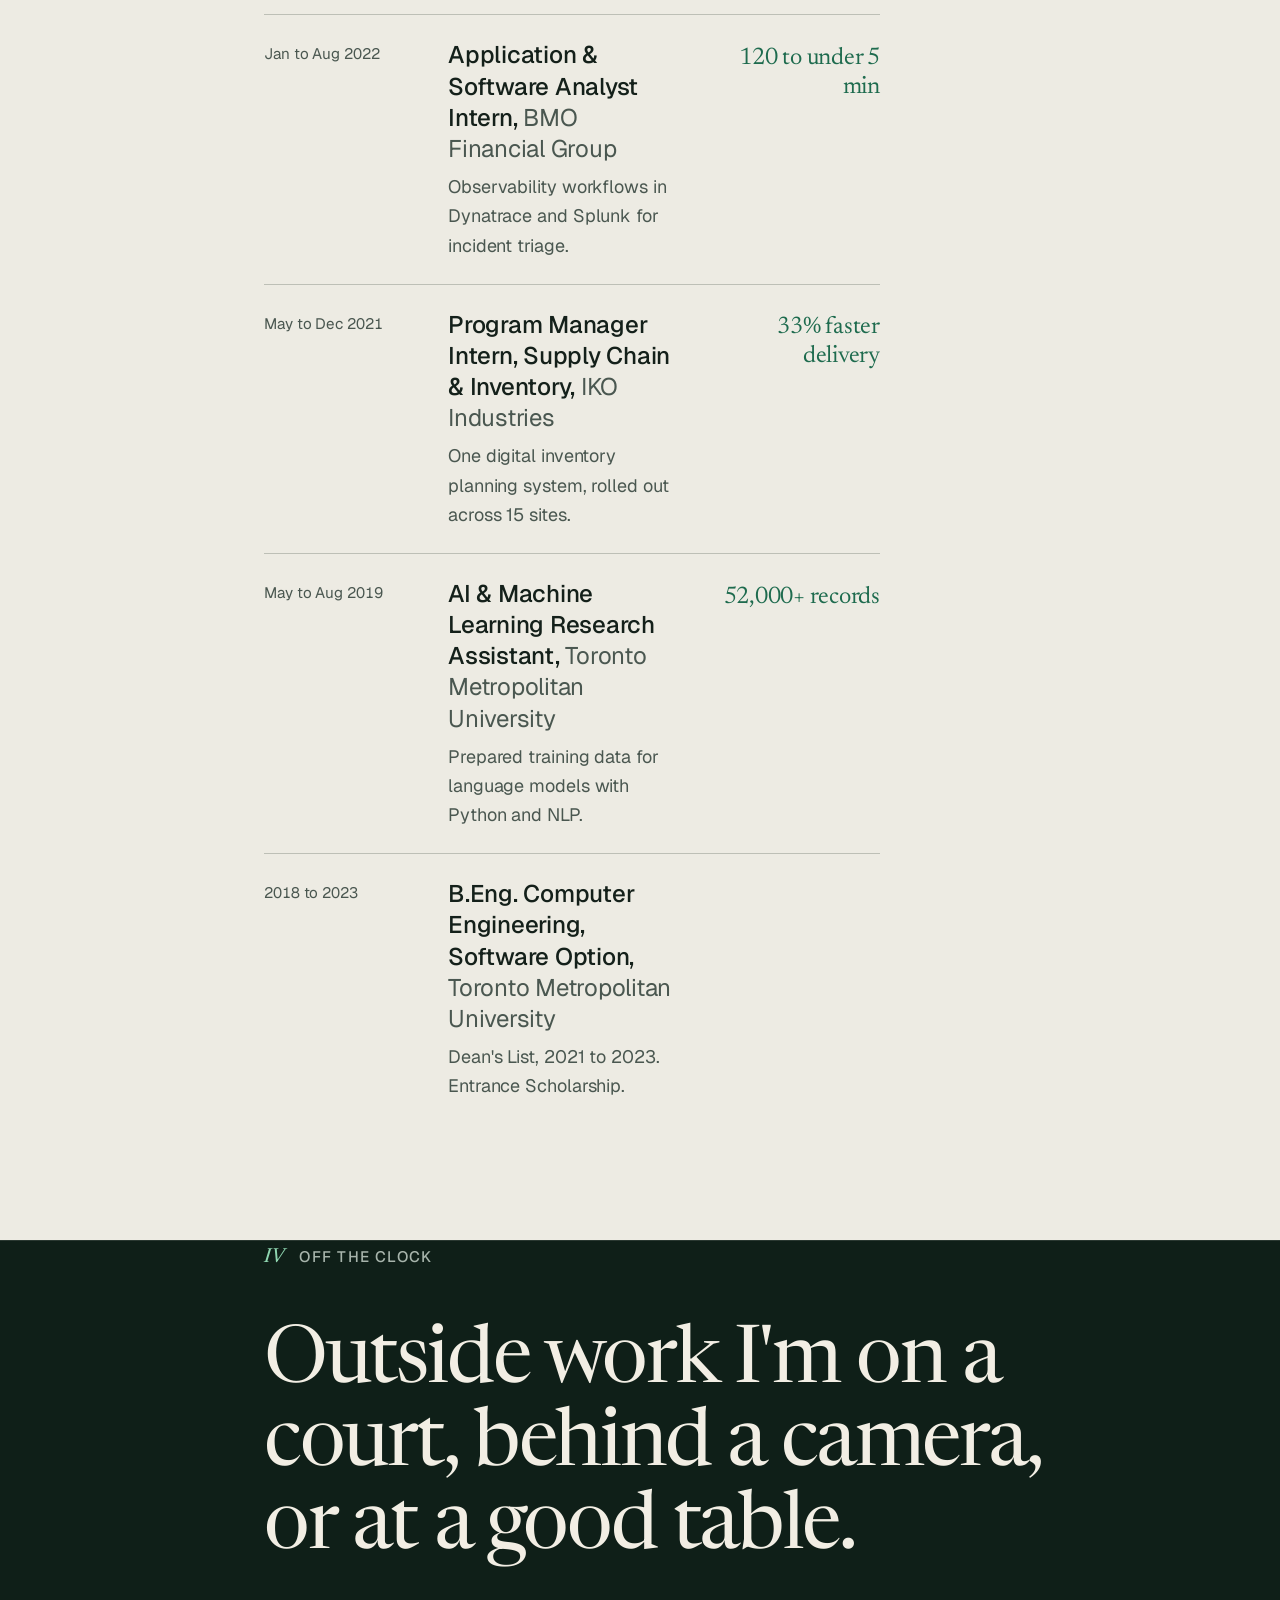
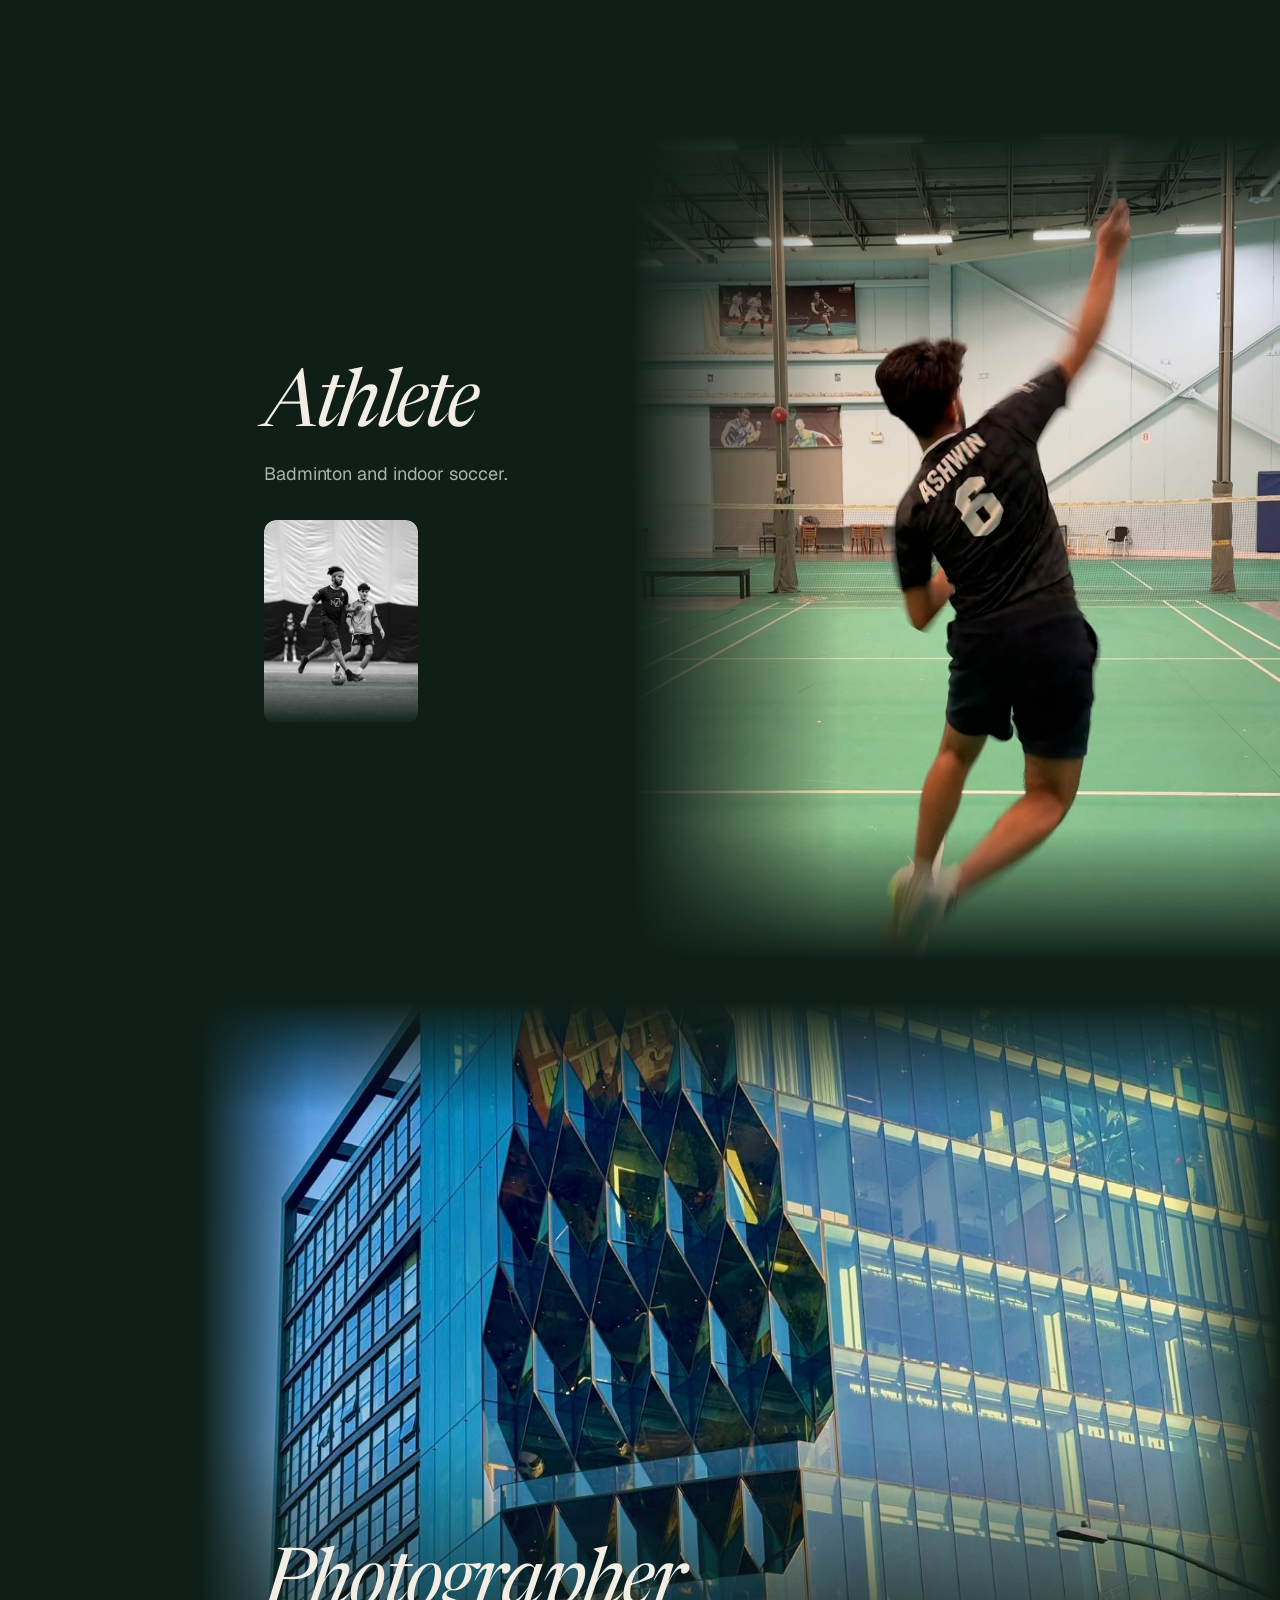
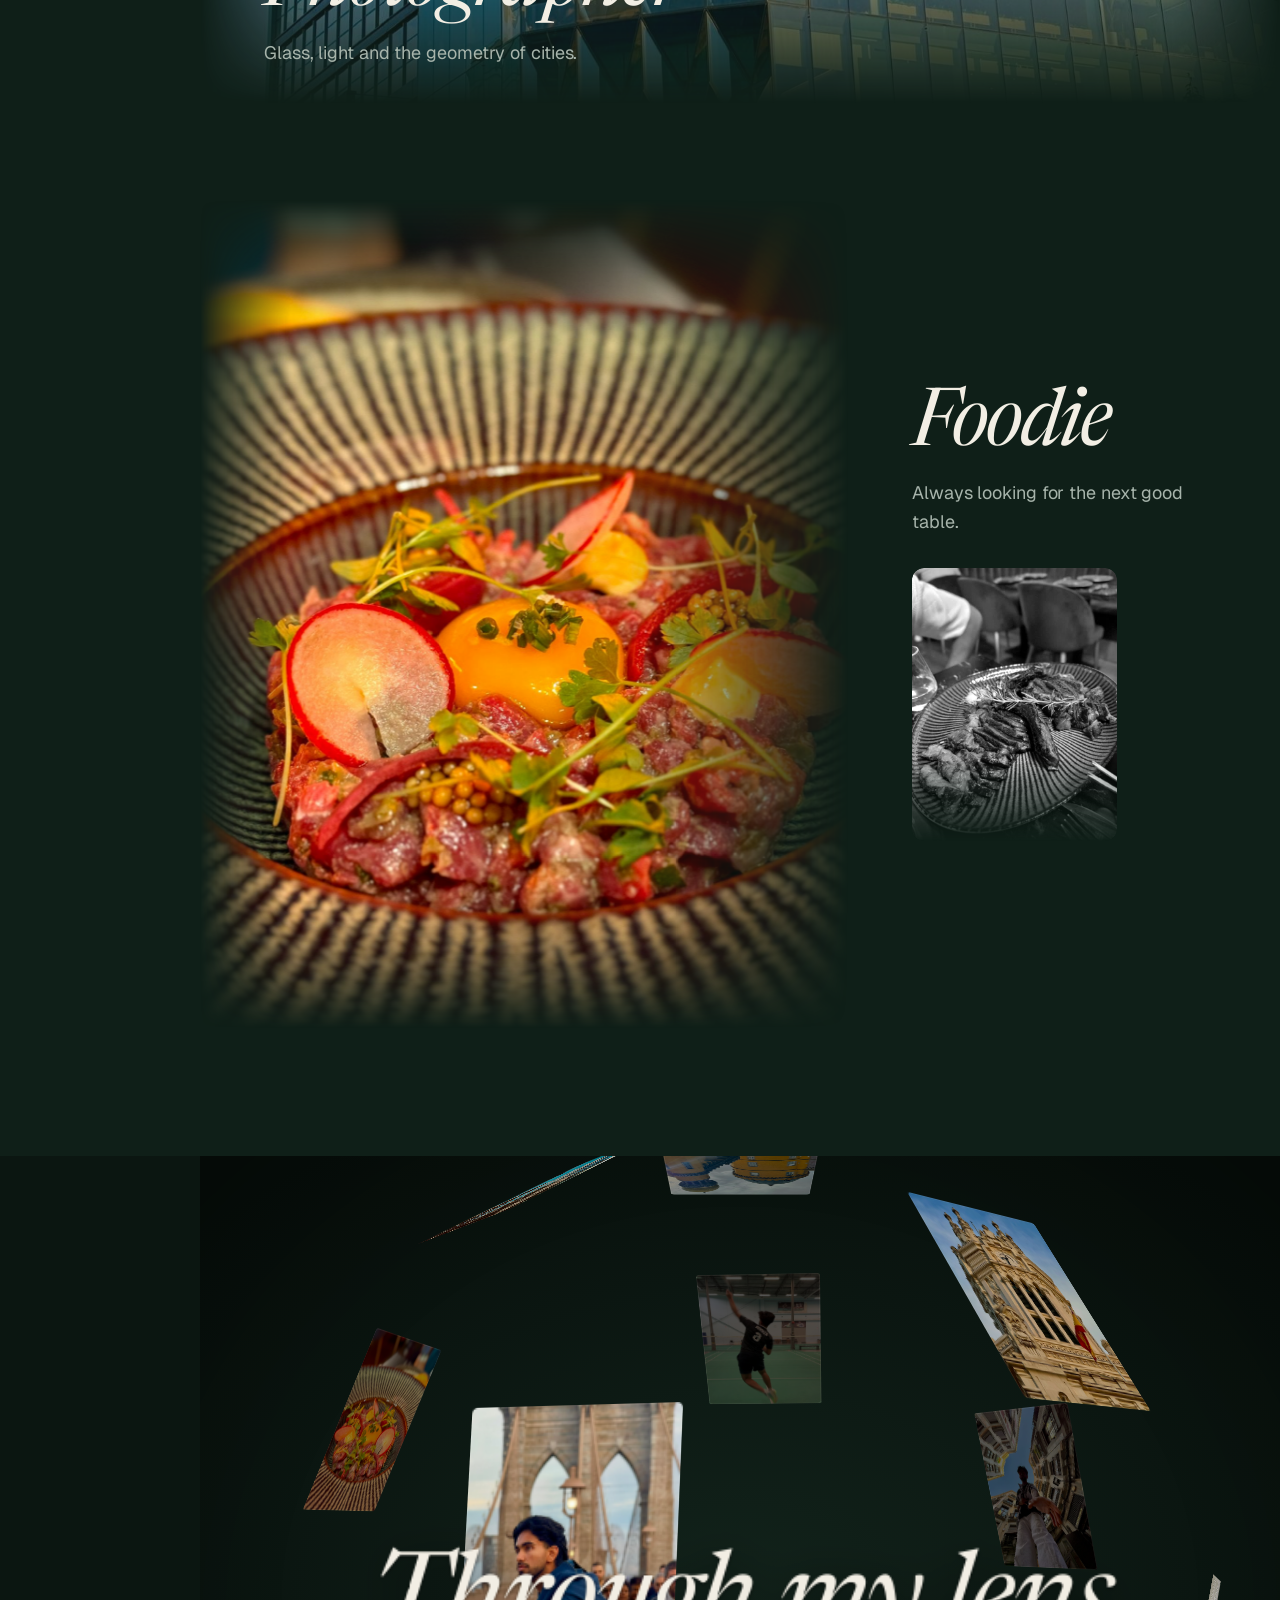
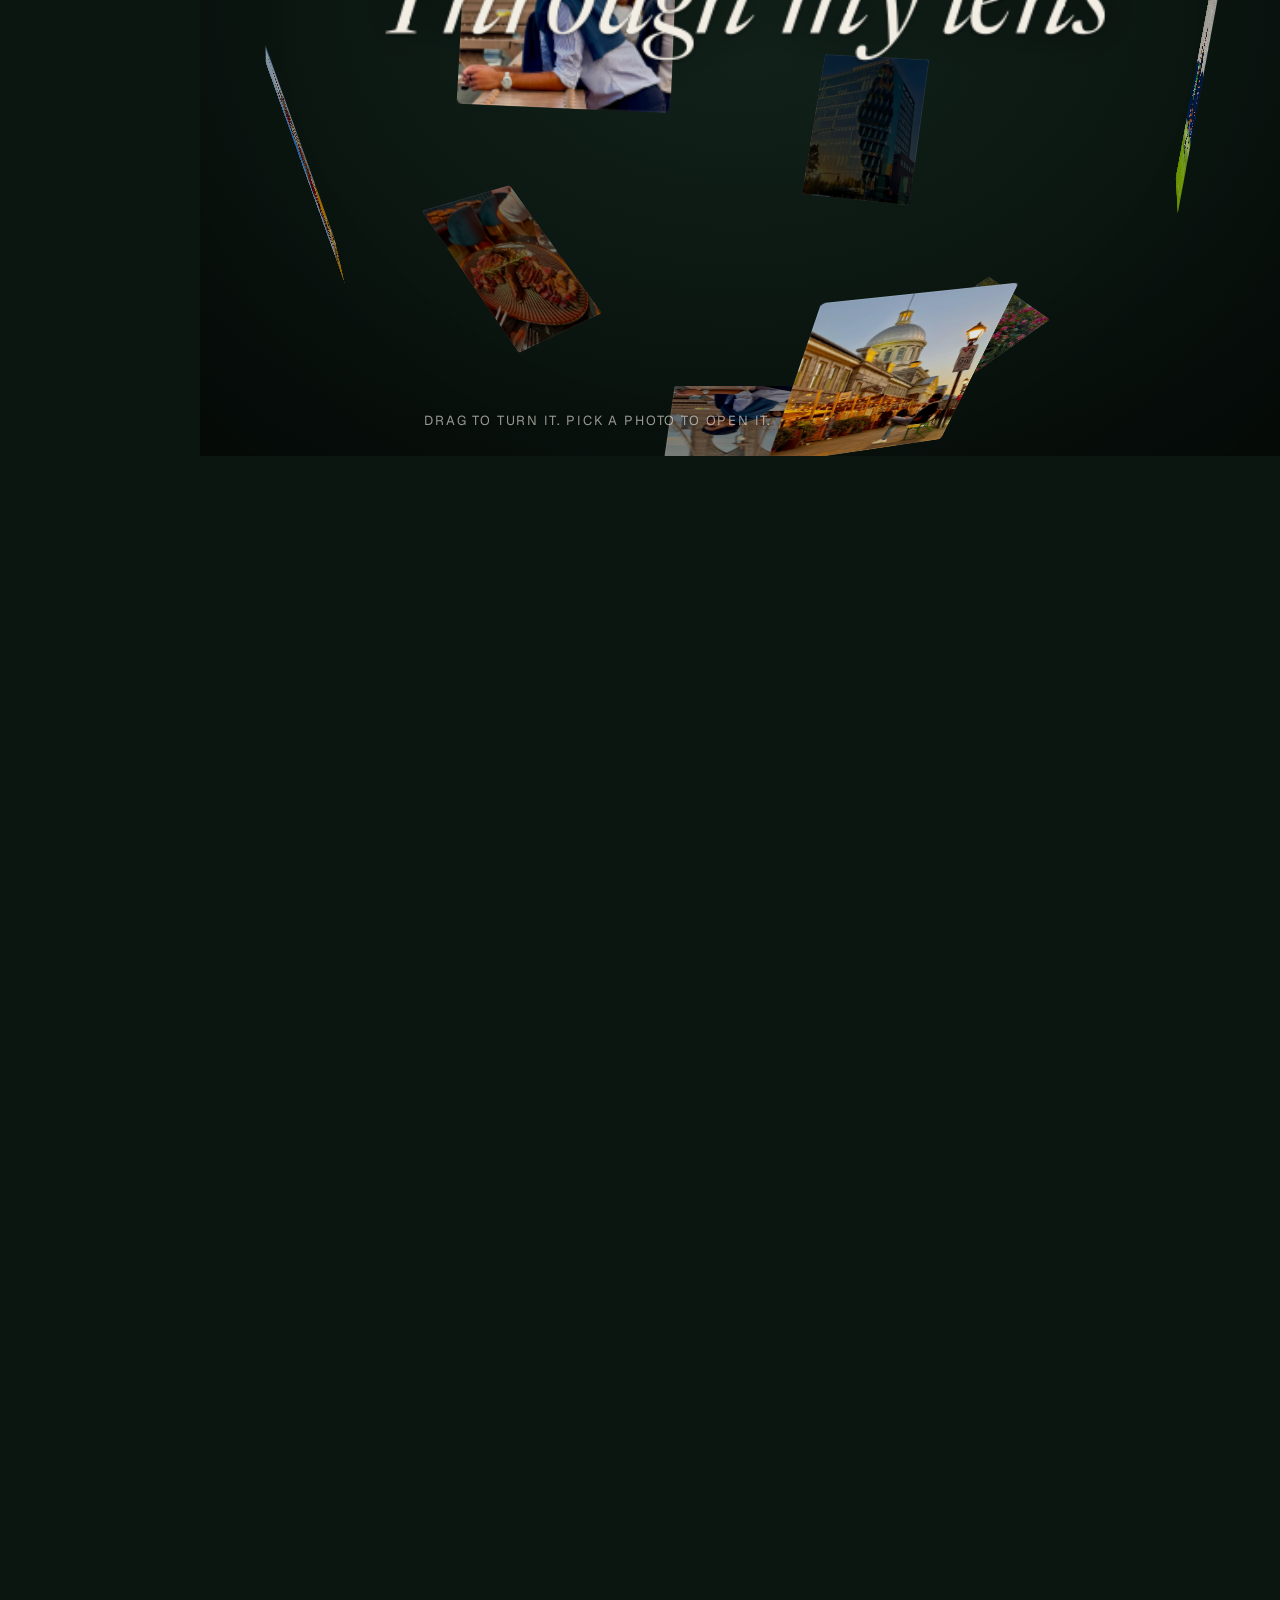
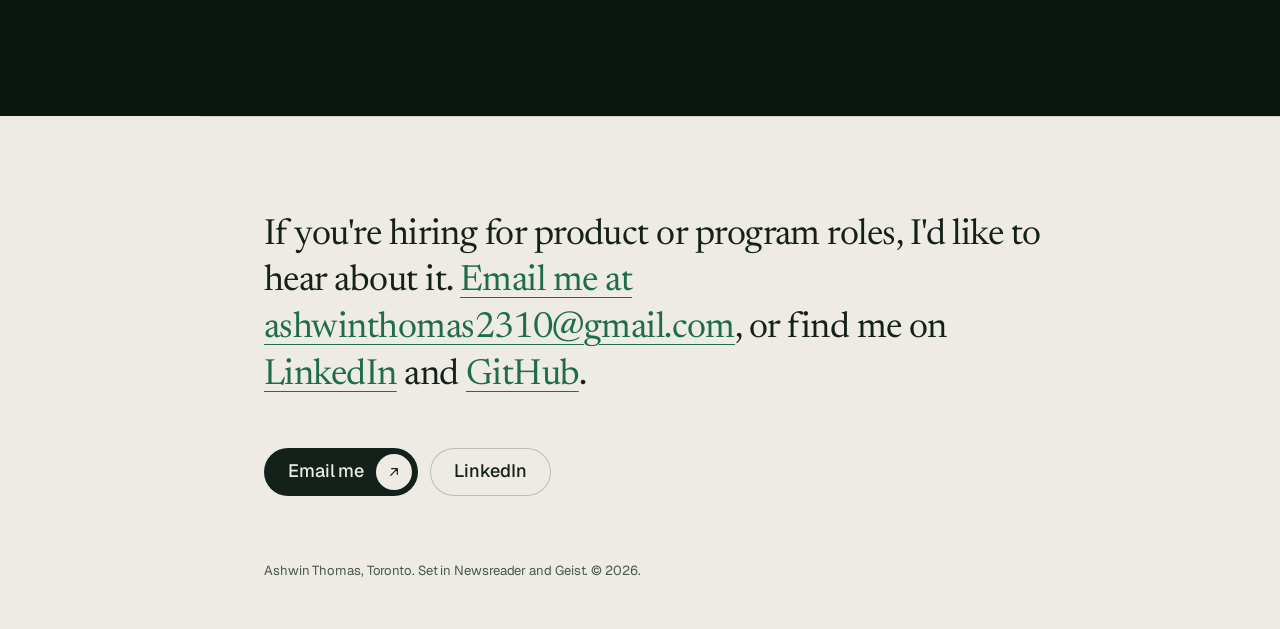
==== commit 0fe8c39e: "feat: two Honda tiles; budget and Copilot wins folded into their cases" ====
--- a/builds/portfolio/site/index.html
+++ b/builds/portfolio/site/index.html
@@ -130,7 +130,7 @@
         <div class="spread__main sc-stack" data-sc-in data-sc-stagger="60">
           <h2 class="sc-display sc-display--lg">I take projects from the first workshop to the final switch-off.</h2>
           <p class="sc-lede">Since June 2026 I've been the AI Product Owner in Information Technology at Honda Canada, owning delivery across the contact-centre modernization program and our AI initiatives.</p>
-          <p class="now__more"><a href="#work" data-show="automotive">See four Honda projects in Work</a></p>
+          <p class="now__more"><a href="#work" data-show="automotive">See my Honda projects in Work</a></p>
         </div>
         <aside class="spread__margin" aria-label="At a glance">
           <dl class="facts">
@@ -150,8 +150,8 @@
       <div class="work__head">
         <h2 class="sc-display sc-display--md">Projects I took from problem to outcome.</h2>
         <div class="work__filters" role="group" aria-label="Filter projects">
-          <button type="button" class="chipf" data-filter="all" aria-pressed="true">All <span>10</span></button>
-          <button type="button" class="chipf" data-filter="automotive" aria-pressed="false">Automotive <span>4</span></button>
+          <button type="button" class="chipf" data-filter="all" aria-pressed="true">All <span>8</span></button>
+          <button type="button" class="chipf" data-filter="automotive" aria-pressed="false">Automotive <span>2</span></button>
           <button type="button" class="chipf" data-filter="banking" aria-pressed="false">Banking <span>3</span></button>
           <button type="button" class="chipf" data-filter="manufacturing" aria-pressed="false">Manufacturing <span>1</span></button>
           <button type="button" class="chipf" data-filter="builds" aria-pressed="false">Own builds <span>2</span></button>
@@ -172,6 +172,7 @@
               <div><dt>Before</dt><dd>Honda's core contact centres ran on Salesforce Classic.</dd></div>
               <div><dt>What I did</dt><dd>Led user acceptance testing and the Go/No-Go decision for the move to Salesforce Lightning.</dd></div>
               <div><dt>Result</dt><dd>Live on October 5, 2026. The old Classic system was retired on schedule 17 days later.</dd></div>
+              <div><dt>Also at Honda</dt><dd>Caught a pricing error that had roughly doubled one feature&#x27;s estimate in the platform cost models. The corrected projection came in 52% lower, and leadership approved all three features into the annual budget.</dd></div>
             </dl>
           </div>
         </article>
@@ -189,39 +190,7 @@
               <div><dt>Before</dt><dd>The telephony move to NICE CXone had to carry over 19 legacy call flows that business reviewers needed to approve.</dd></div>
               <div><dt>What I did</dt><dd>Rewrote every call flow as plain-language user stories with bilingual acceptance criteria.</dd></div>
               <div><dt>Result</dt><dd>Business reviewers signed off in one pass, on a single 59-story pack.</dd></div>
-            </dl>
-          </div>
-        </article>
-        <article class="tile" data-cat="automotive" id="work-budget">
-          <p class="tile__org">Automotive · Honda Canada</p>
-          <p class="tile__stat">52%</p>
-          <p class="tile__unit">lower annual cost projection</p>
-          <h3 class="tile__title">A budget, corrected</h3>
-          <p class="tile__sum">Caught a pricing error in the cost models for platform enhancements.</p>
-          <button class="tile__more" type="button" aria-expanded="false" aria-controls="work-budget-case">
-            <span>Read the case</span><i aria-hidden="true"></i>
-          </button>
-          <div class="tile__case" id="work-budget-case" hidden>
-            <dl>
-              <div><dt>Before</dt><dd>A pricing error had roughly doubled one feature's estimate in the cost models for platform enhancements.</dd></div>
-              <div><dt>What I did</dt><dd>Found the error while building the models and rebuilt them with accurate figures.</dd></div>
-              <div><dt>Result</dt><dd>Leadership approved all three features into the annual budget.</dd></div>
-            </dl>
-          </div>
-        </article>
-        <article class="tile" data-cat="automotive" id="work-copilot">
-          <p class="tile__org">Automotive · Honda Canada</p>
-          <p class="tile__stat">Adopted</p>
-          <p class="tile__unit">as the team's way to write requirements</p>
-          <h3 class="tile__title">AI-assisted requirements</h3>
-          <p class="tile__sum">A repeatable method for generating UI mockups straight from user stories with Microsoft 365 Copilot.</p>
-          <button class="tile__more" type="button" aria-expanded="false" aria-controls="work-copilot-case">
-            <span>Read the case</span><i aria-hidden="true"></i>
-          </button>
-          <div class="tile__case" id="work-copilot-case" hidden>
-            <dl>
-              <div><dt>What I did</dt><dd>Built a repeatable method for turning user stories into UI mockups with Microsoft 365 Copilot, then demoed it to the product team.</dd></div>
-              <div><dt>Result</dt><dd>It became part of how the team produces requirements.</dd></div>
+              <div><dt>Also at Honda</dt><dd>Built a repeatable method for turning user stories into UI mockups with Microsoft 365 Copilot. After a demo to the product team, it became part of how we write requirements.</dd></div>
             </dl>
           </div>
         </article>
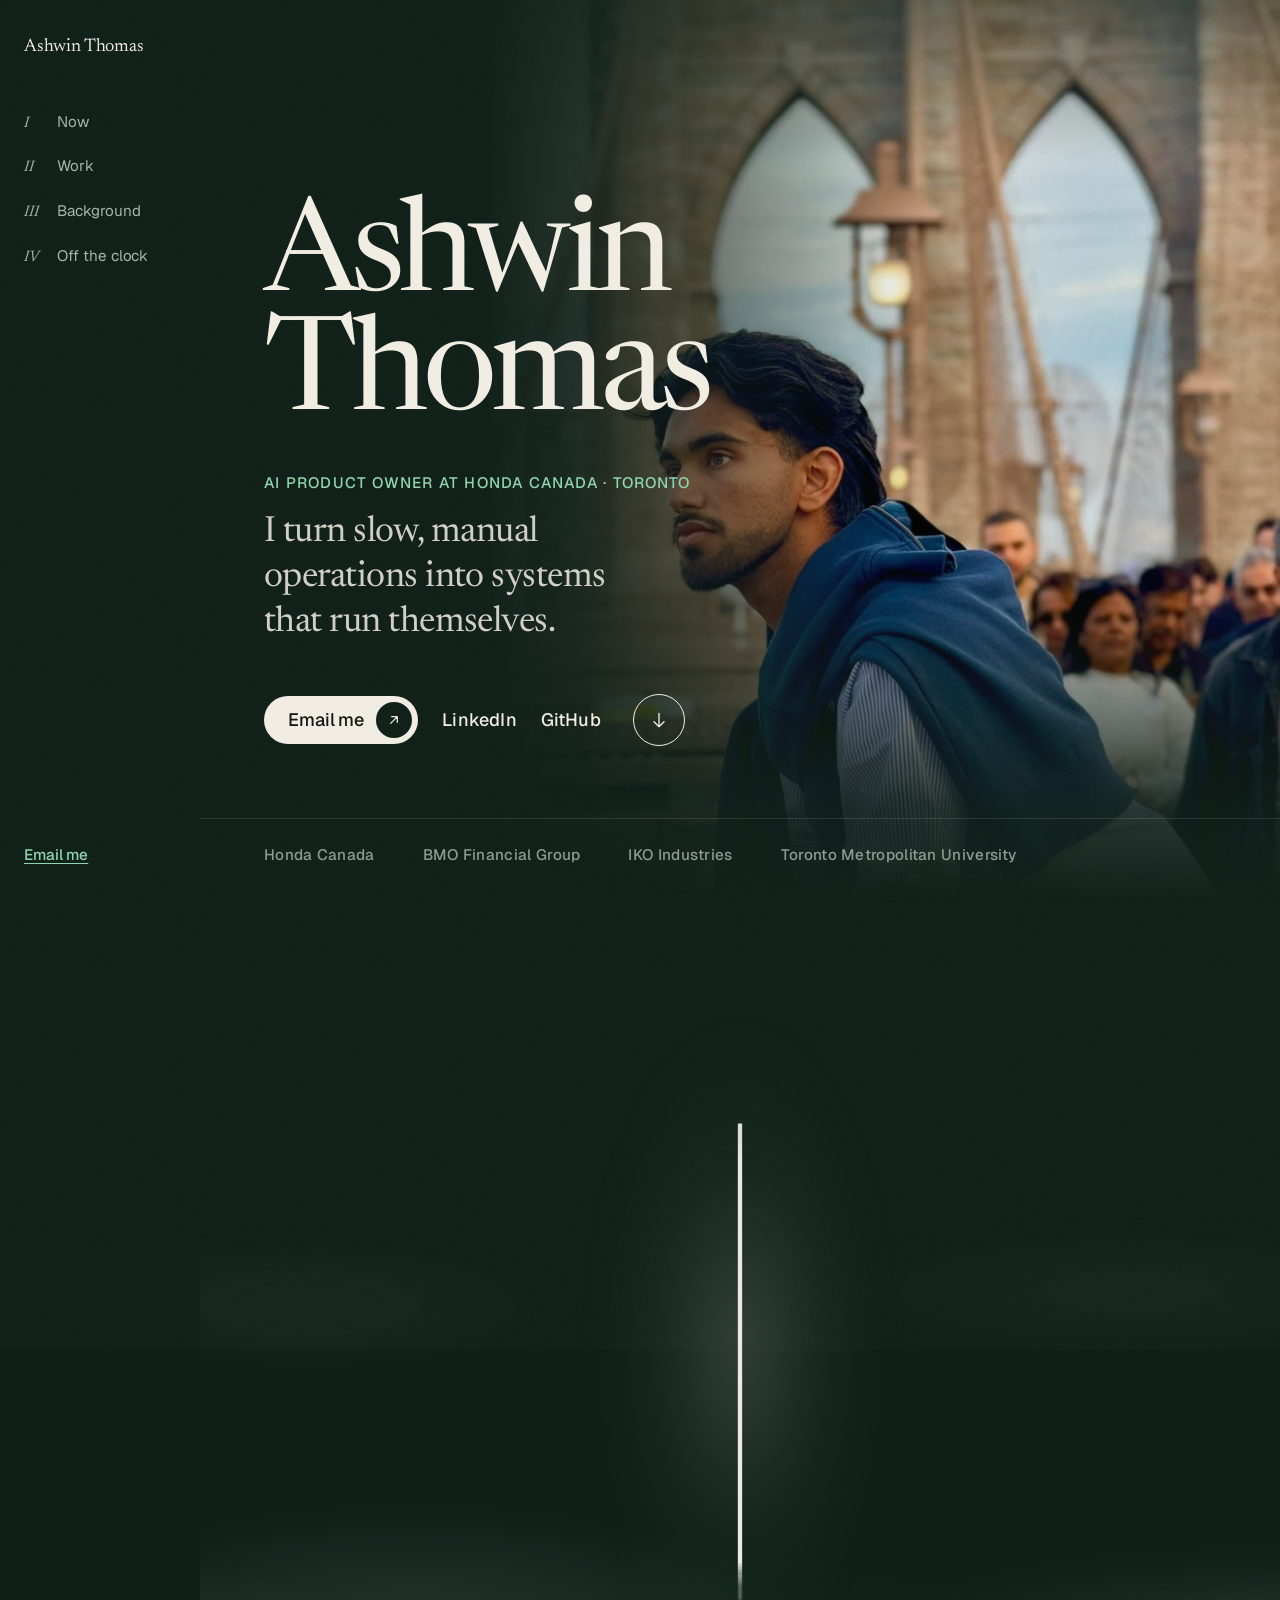
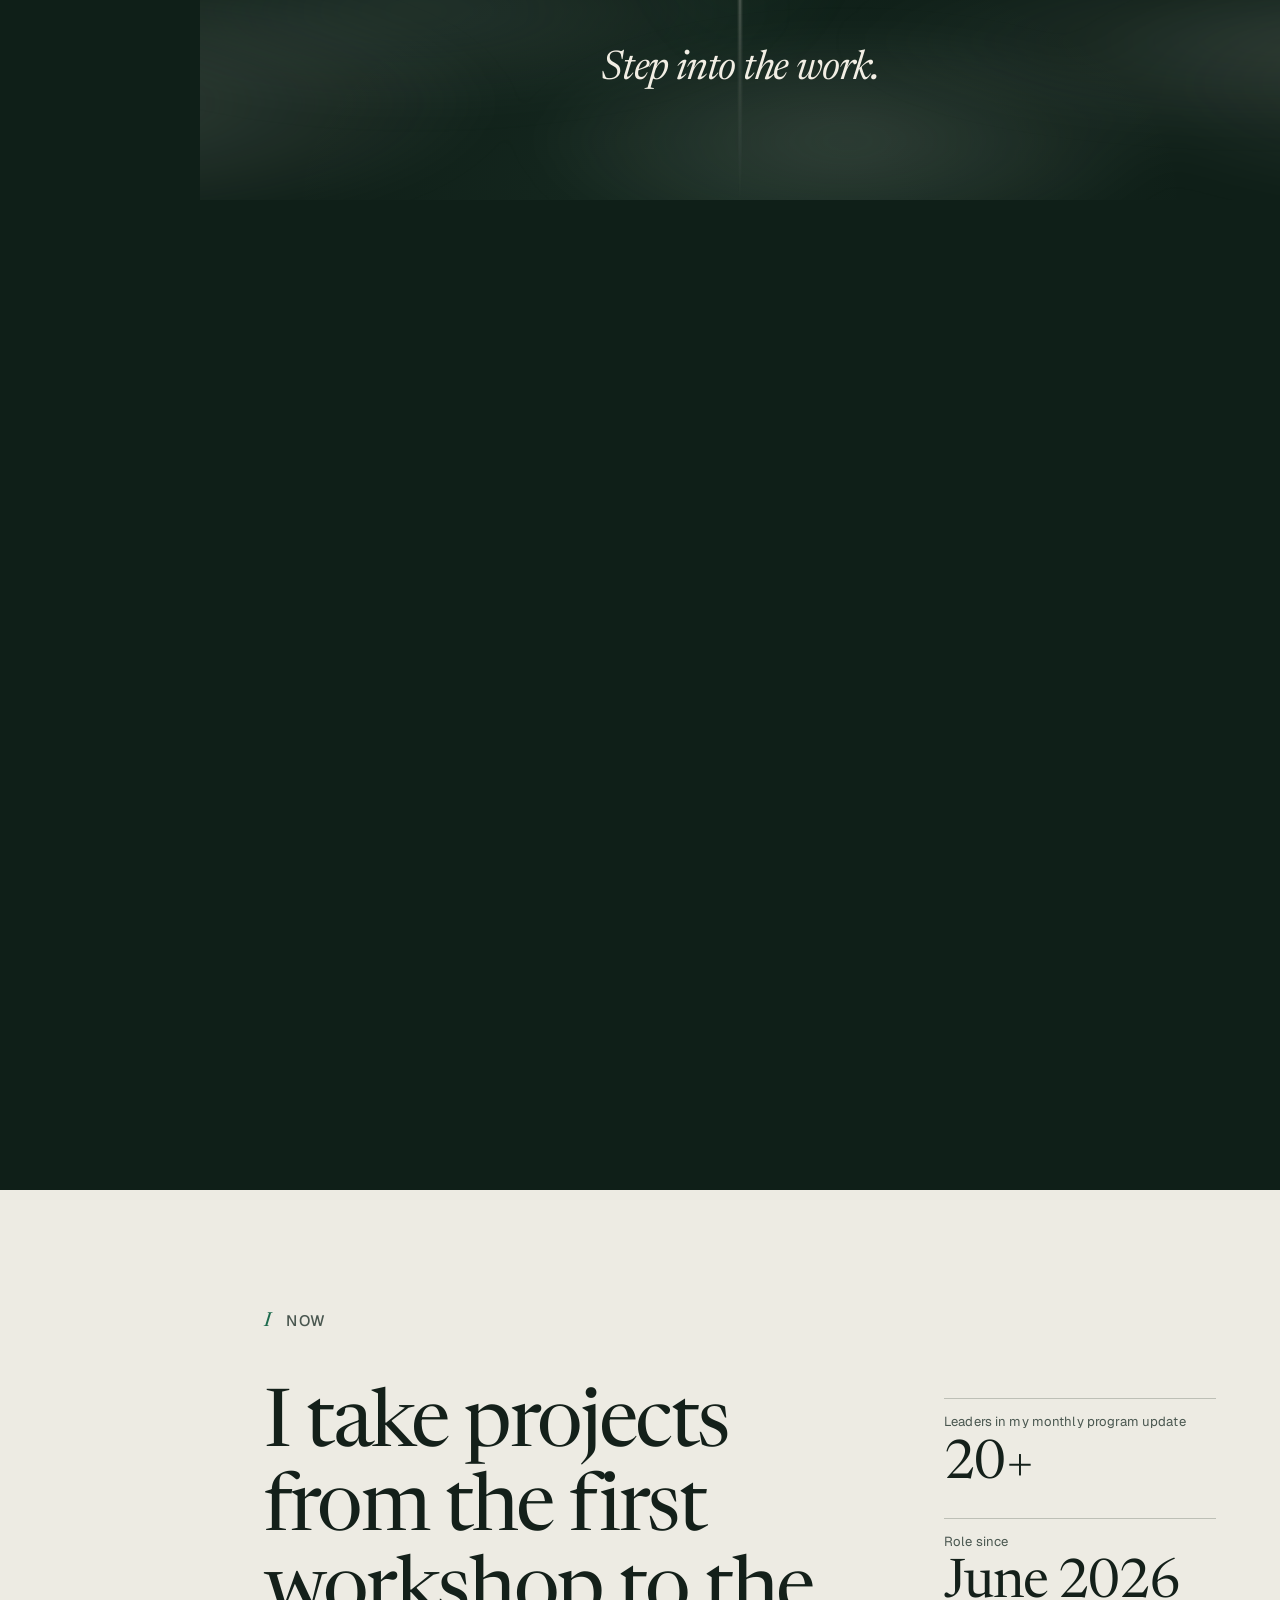
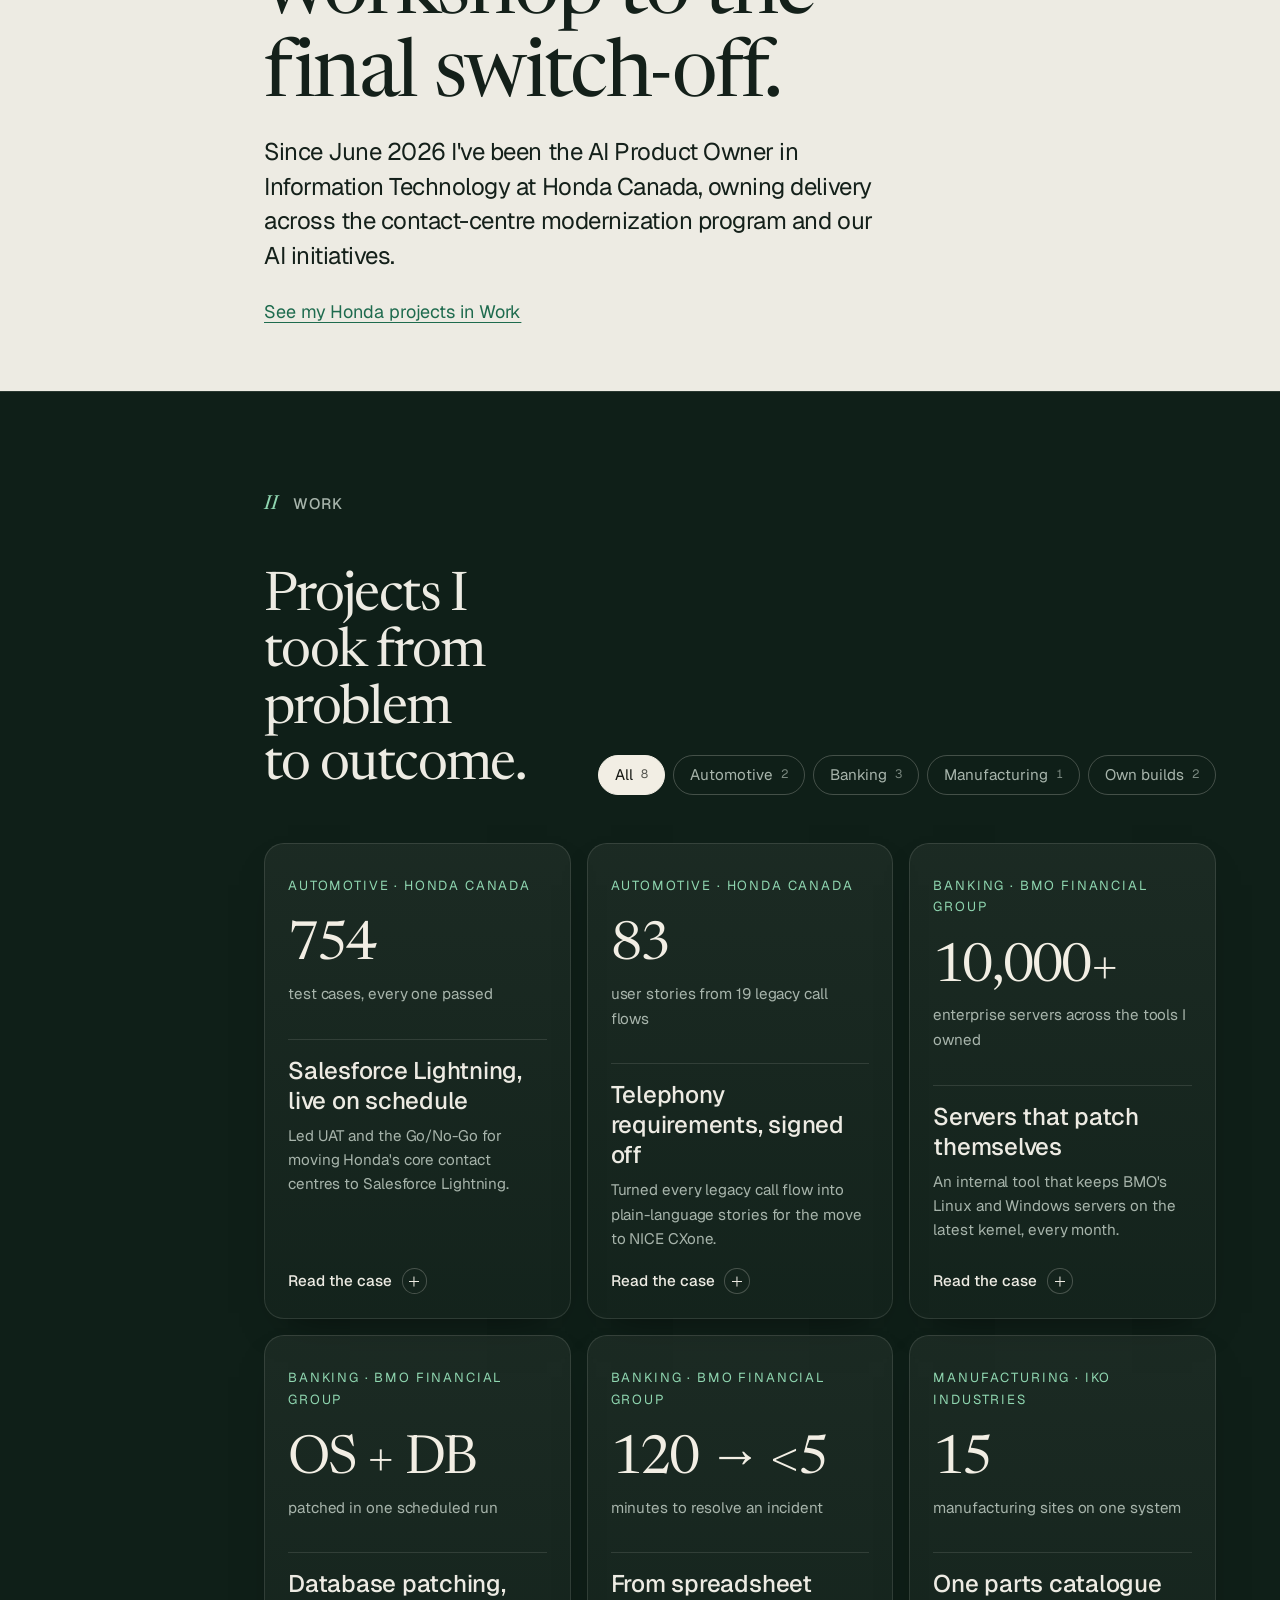
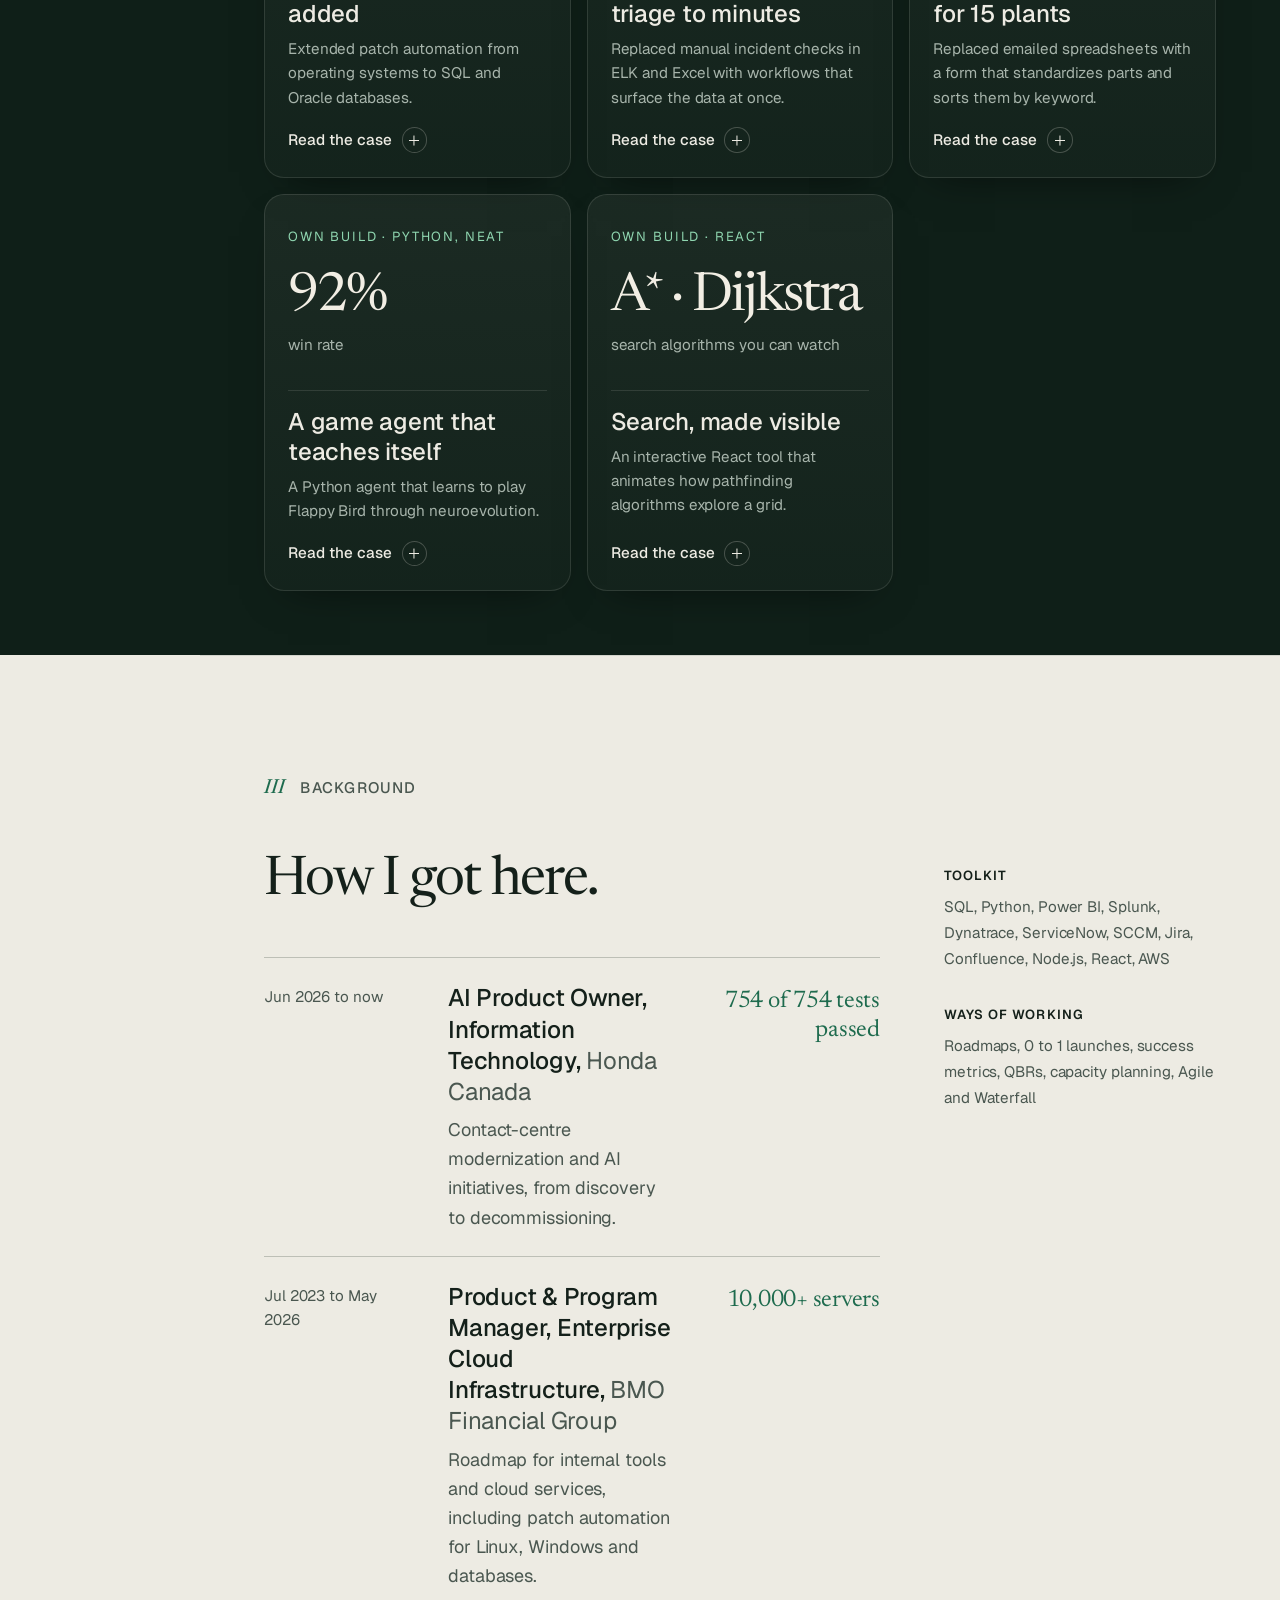
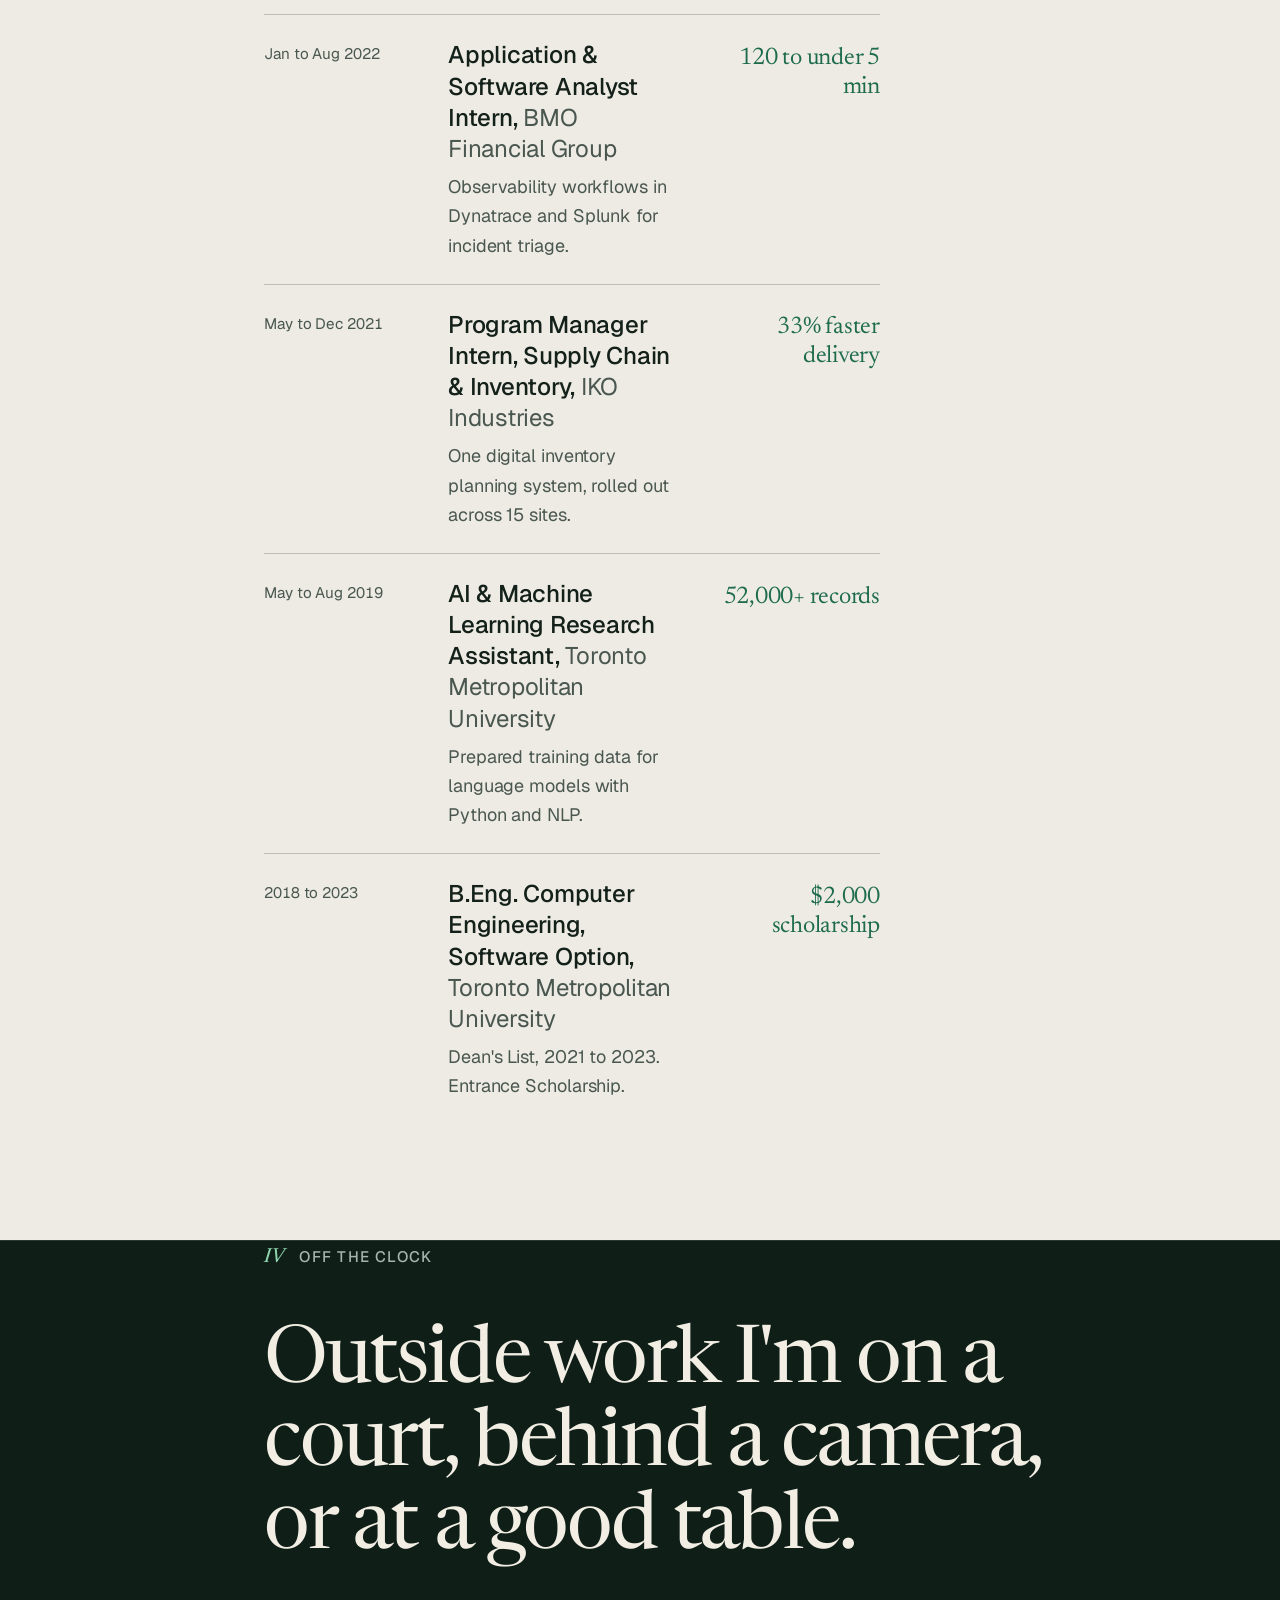
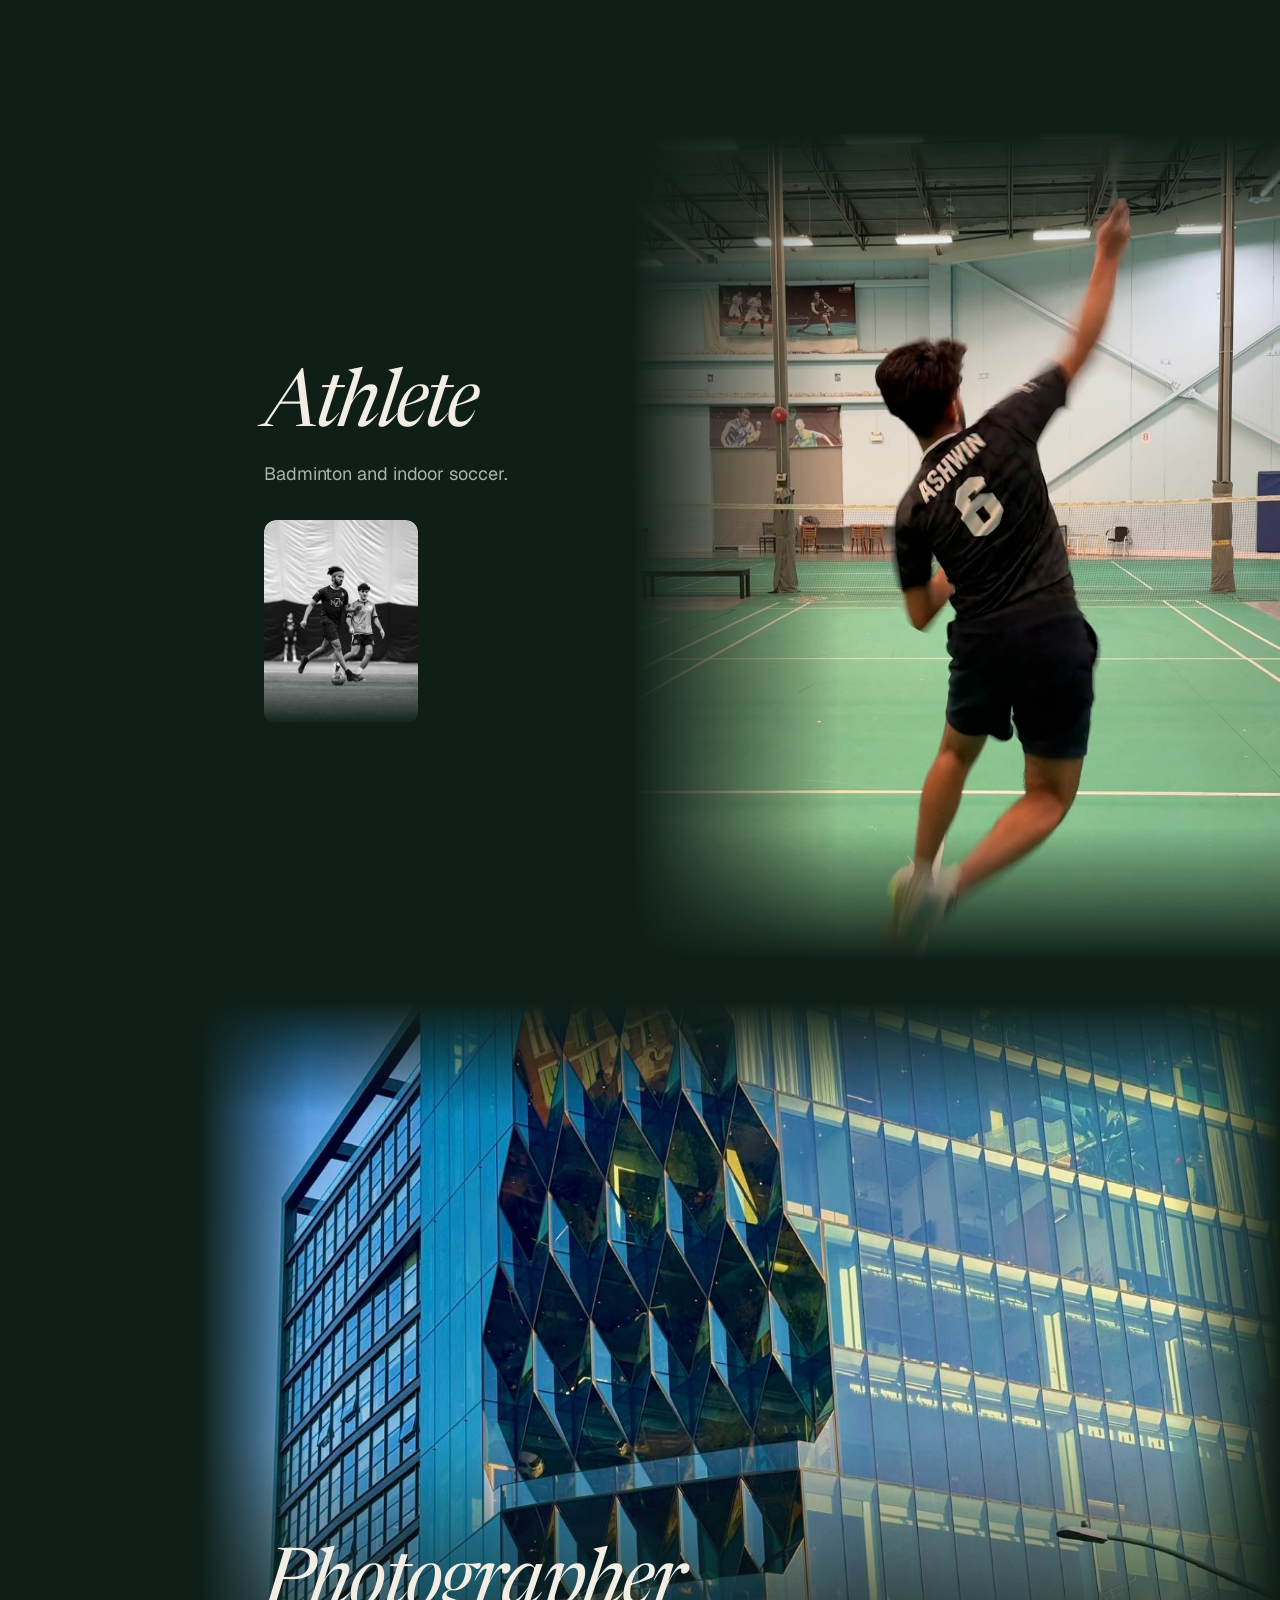
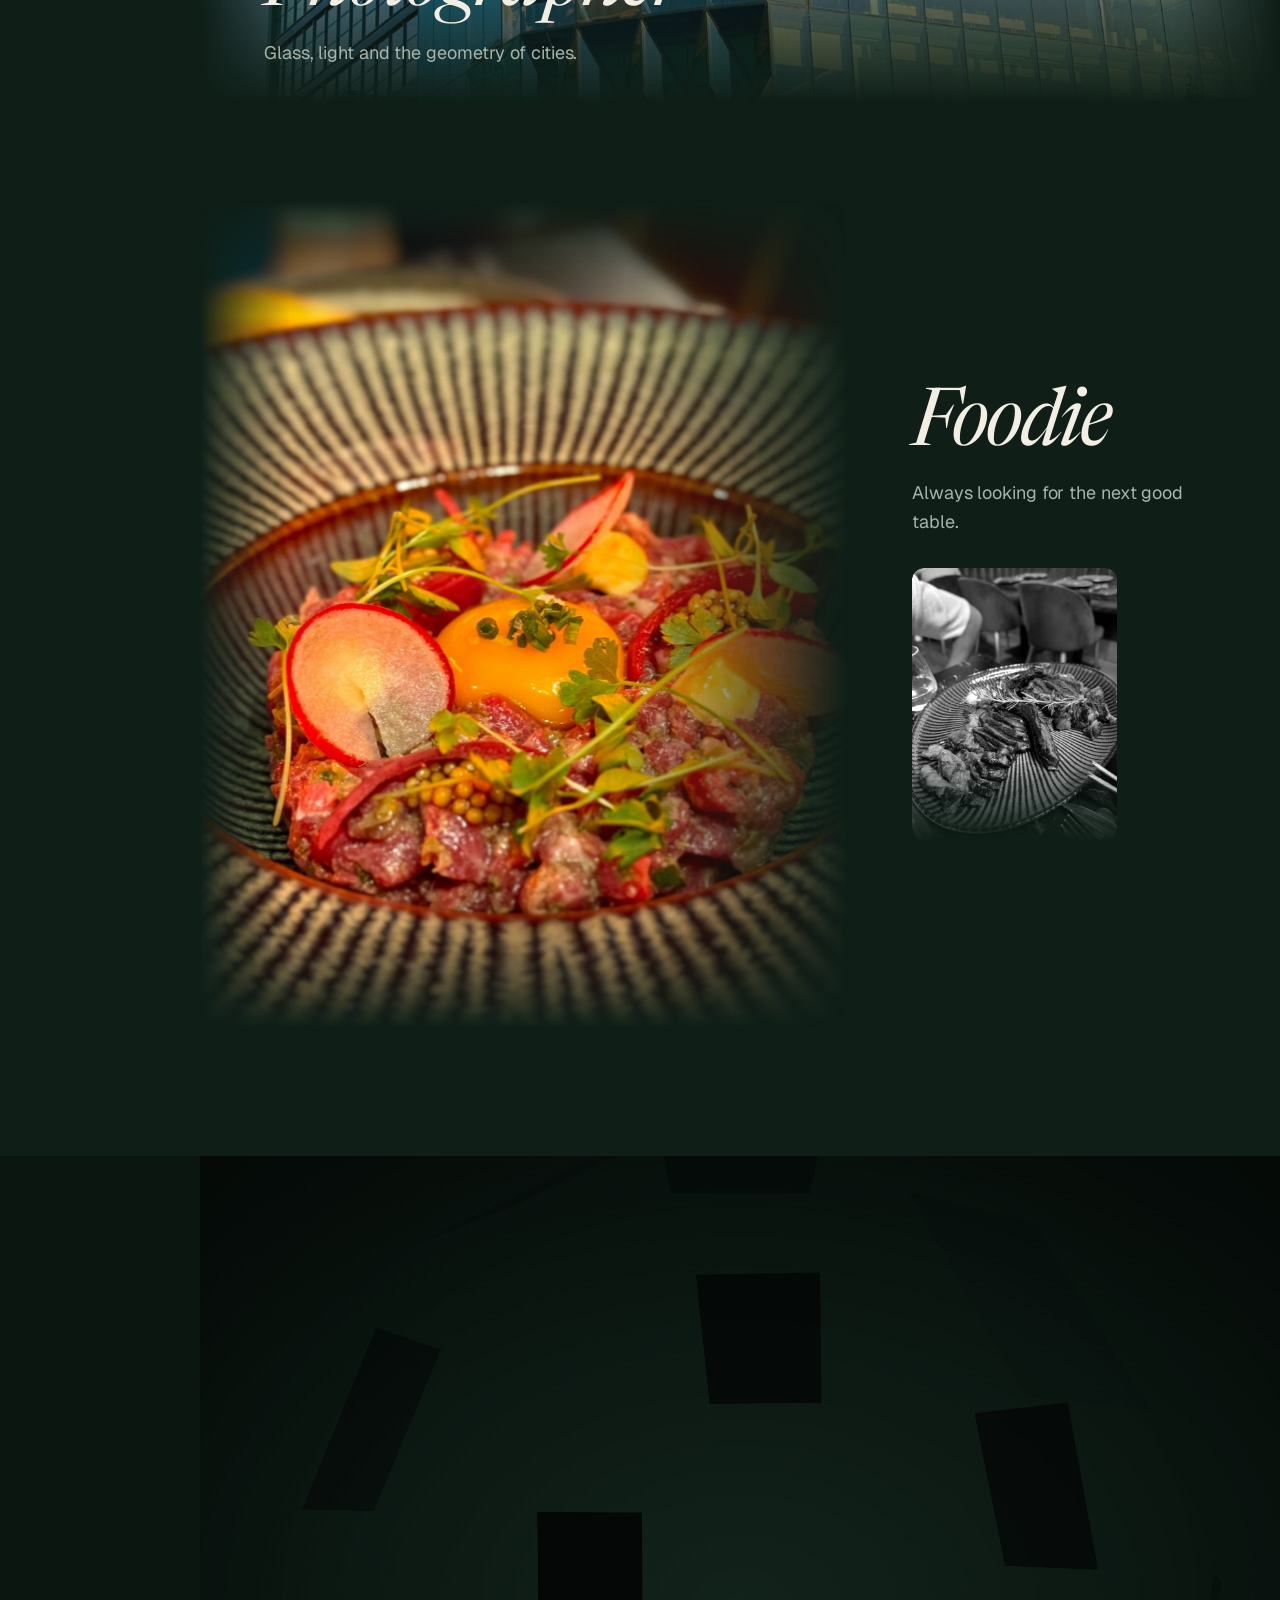
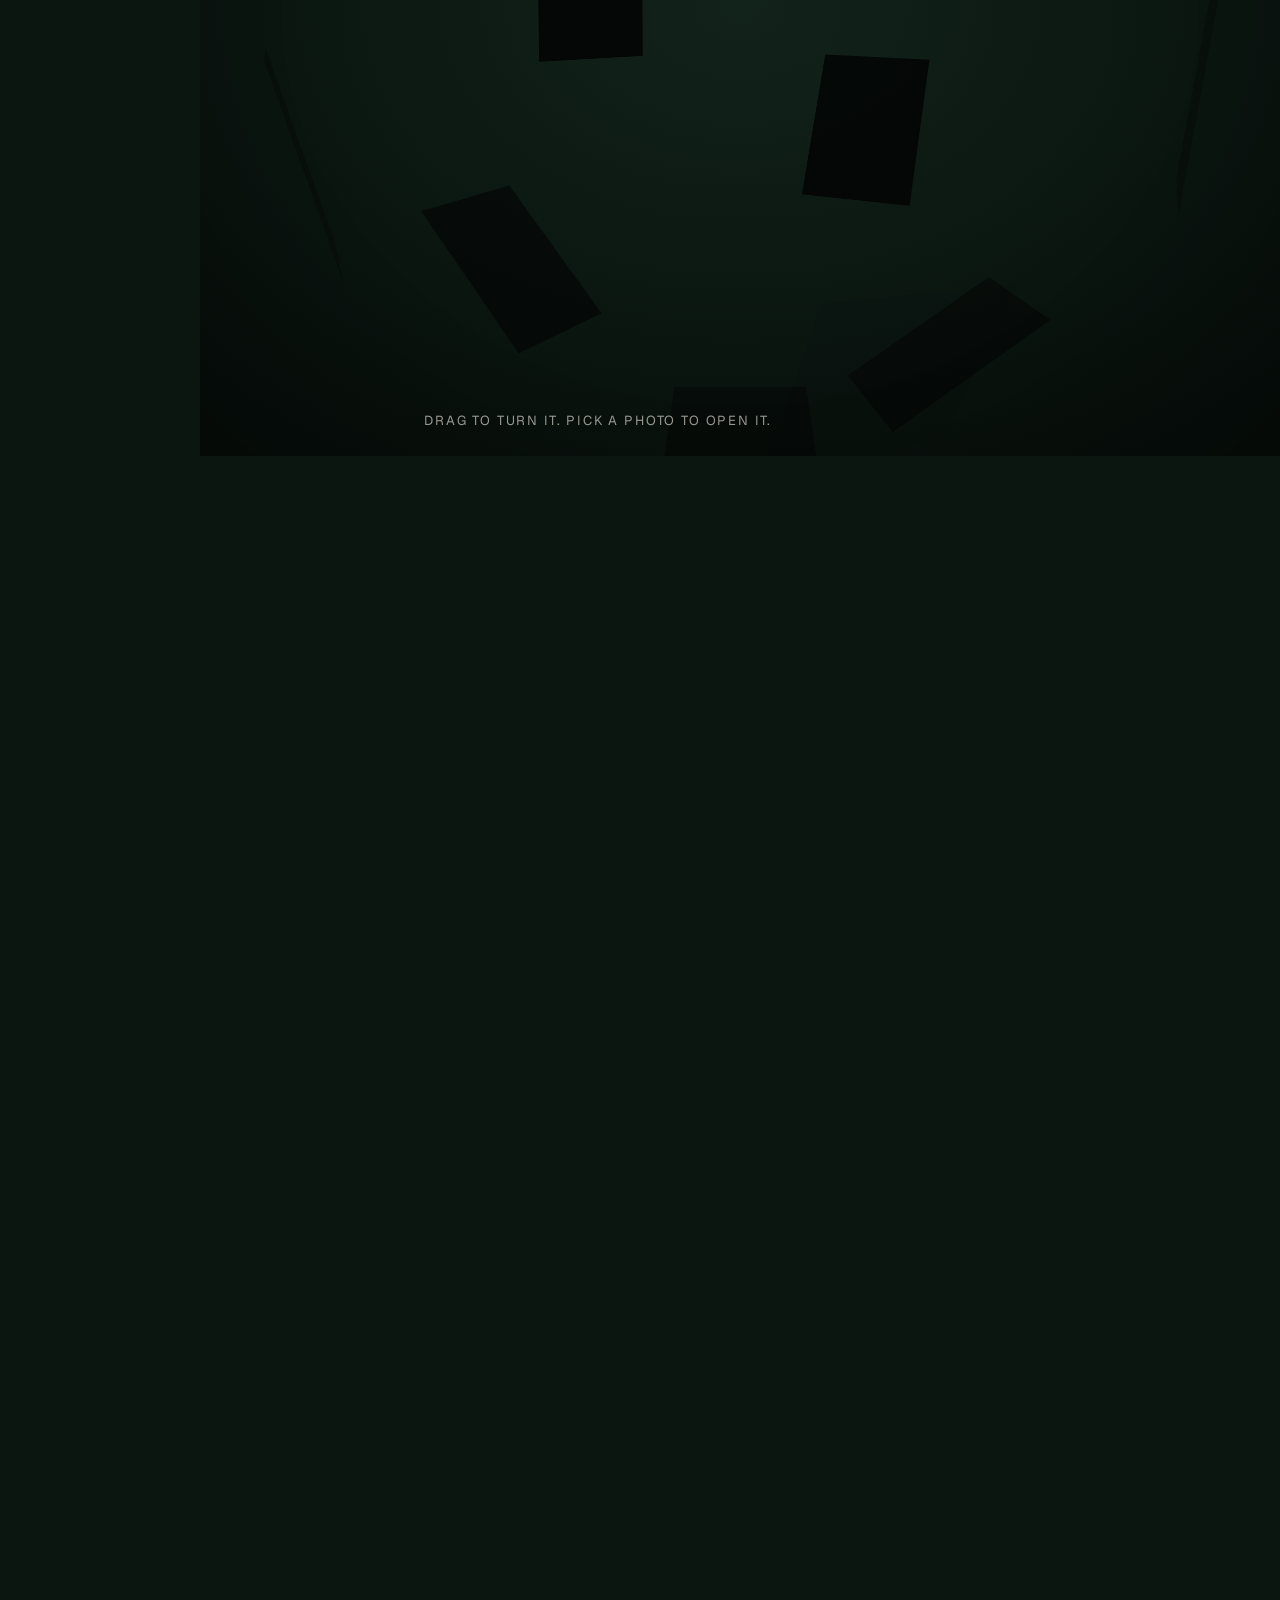
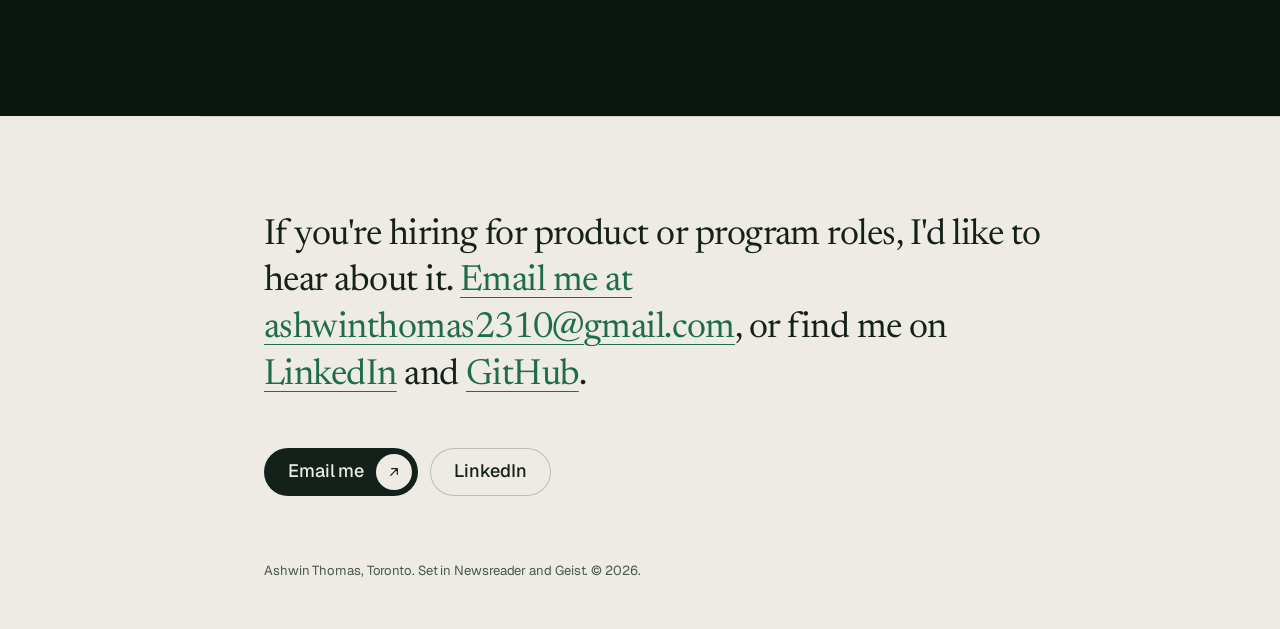
==== commit fa6f3708: "feat: show the $2,000 entrance scholarship in the background timeline" ====
--- a/builds/portfolio/site/index.html
+++ b/builds/portfolio/site/index.html
@@ -355,6 +355,7 @@
               <h3 class="ledger__what">B.Eng. Computer Engineering, Software Option, <span>Toronto Metropolitan University</span></h3>
               <p>Dean's List, 2021 to 2023. Entrance Scholarship.</p>
             </div>
+            <p class="ledger__win">$2,000 scholarship</p>
           </li>
         </ol>
       </div>
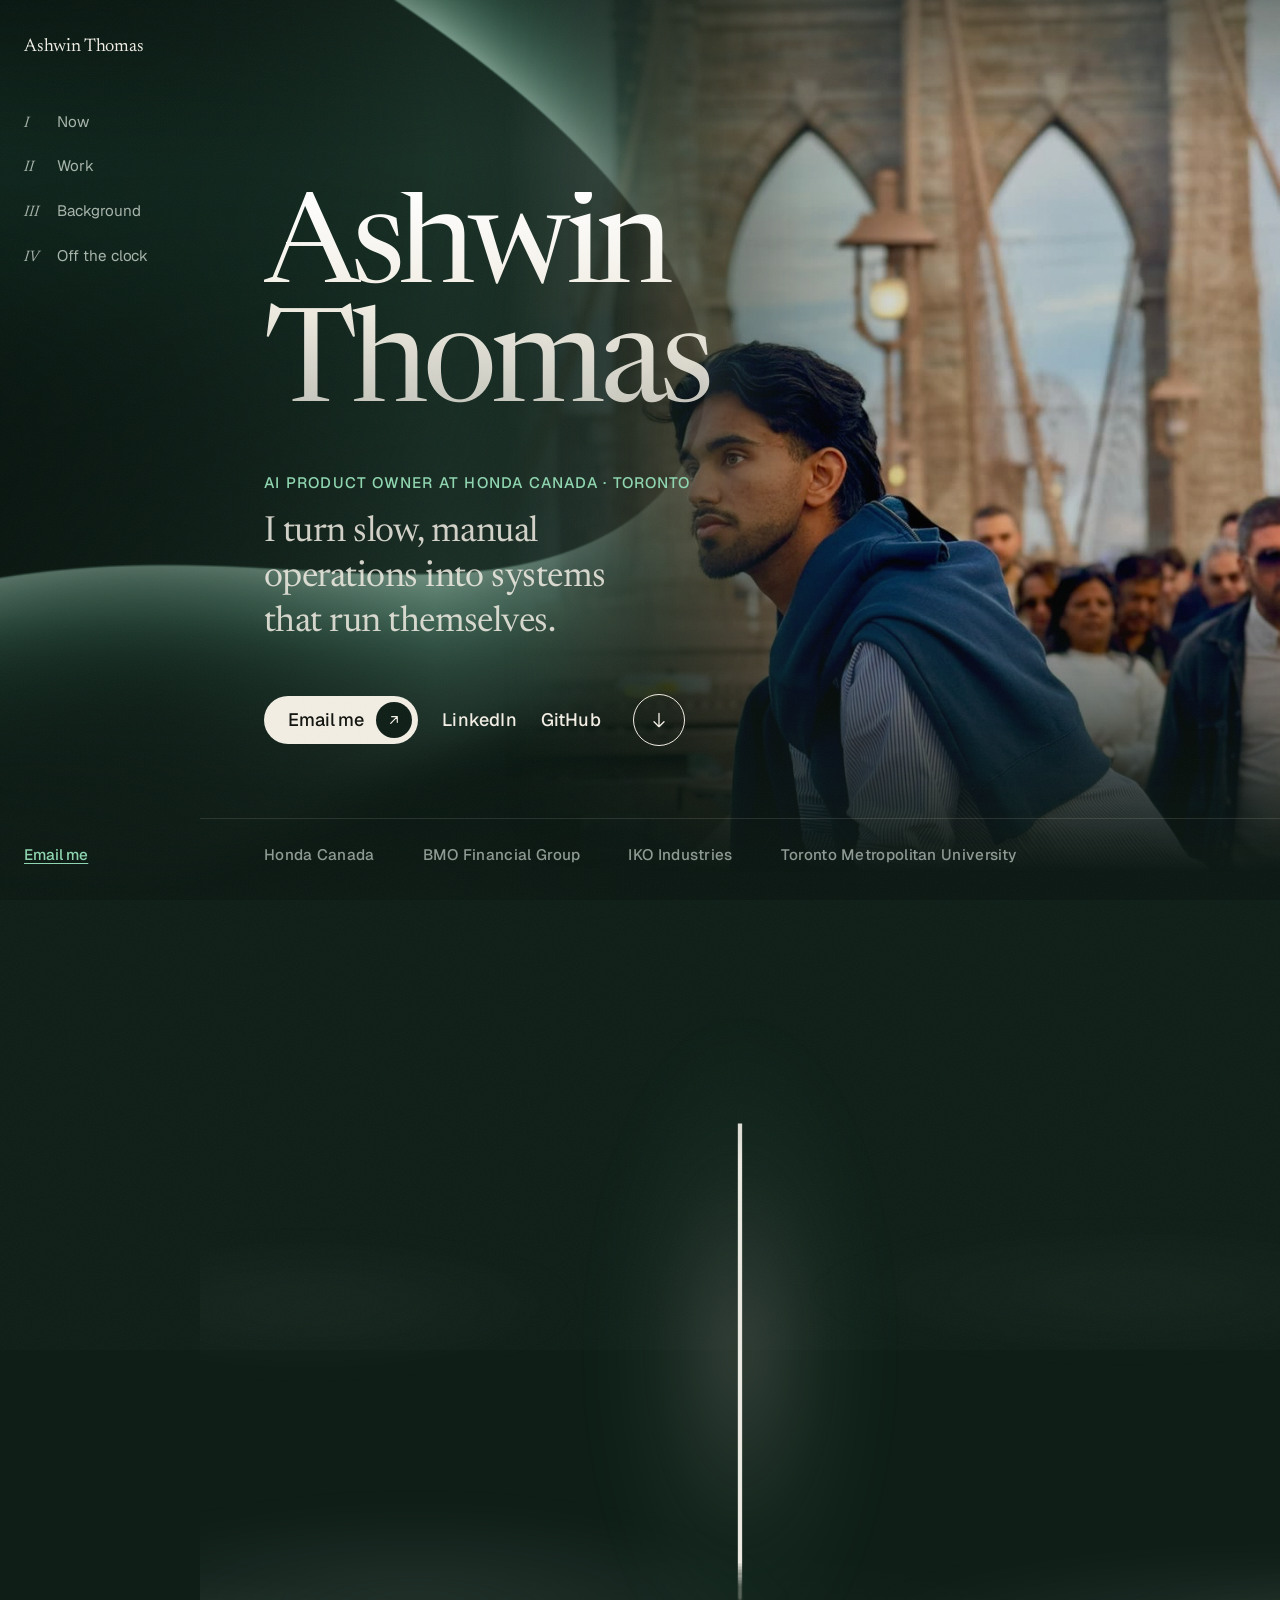
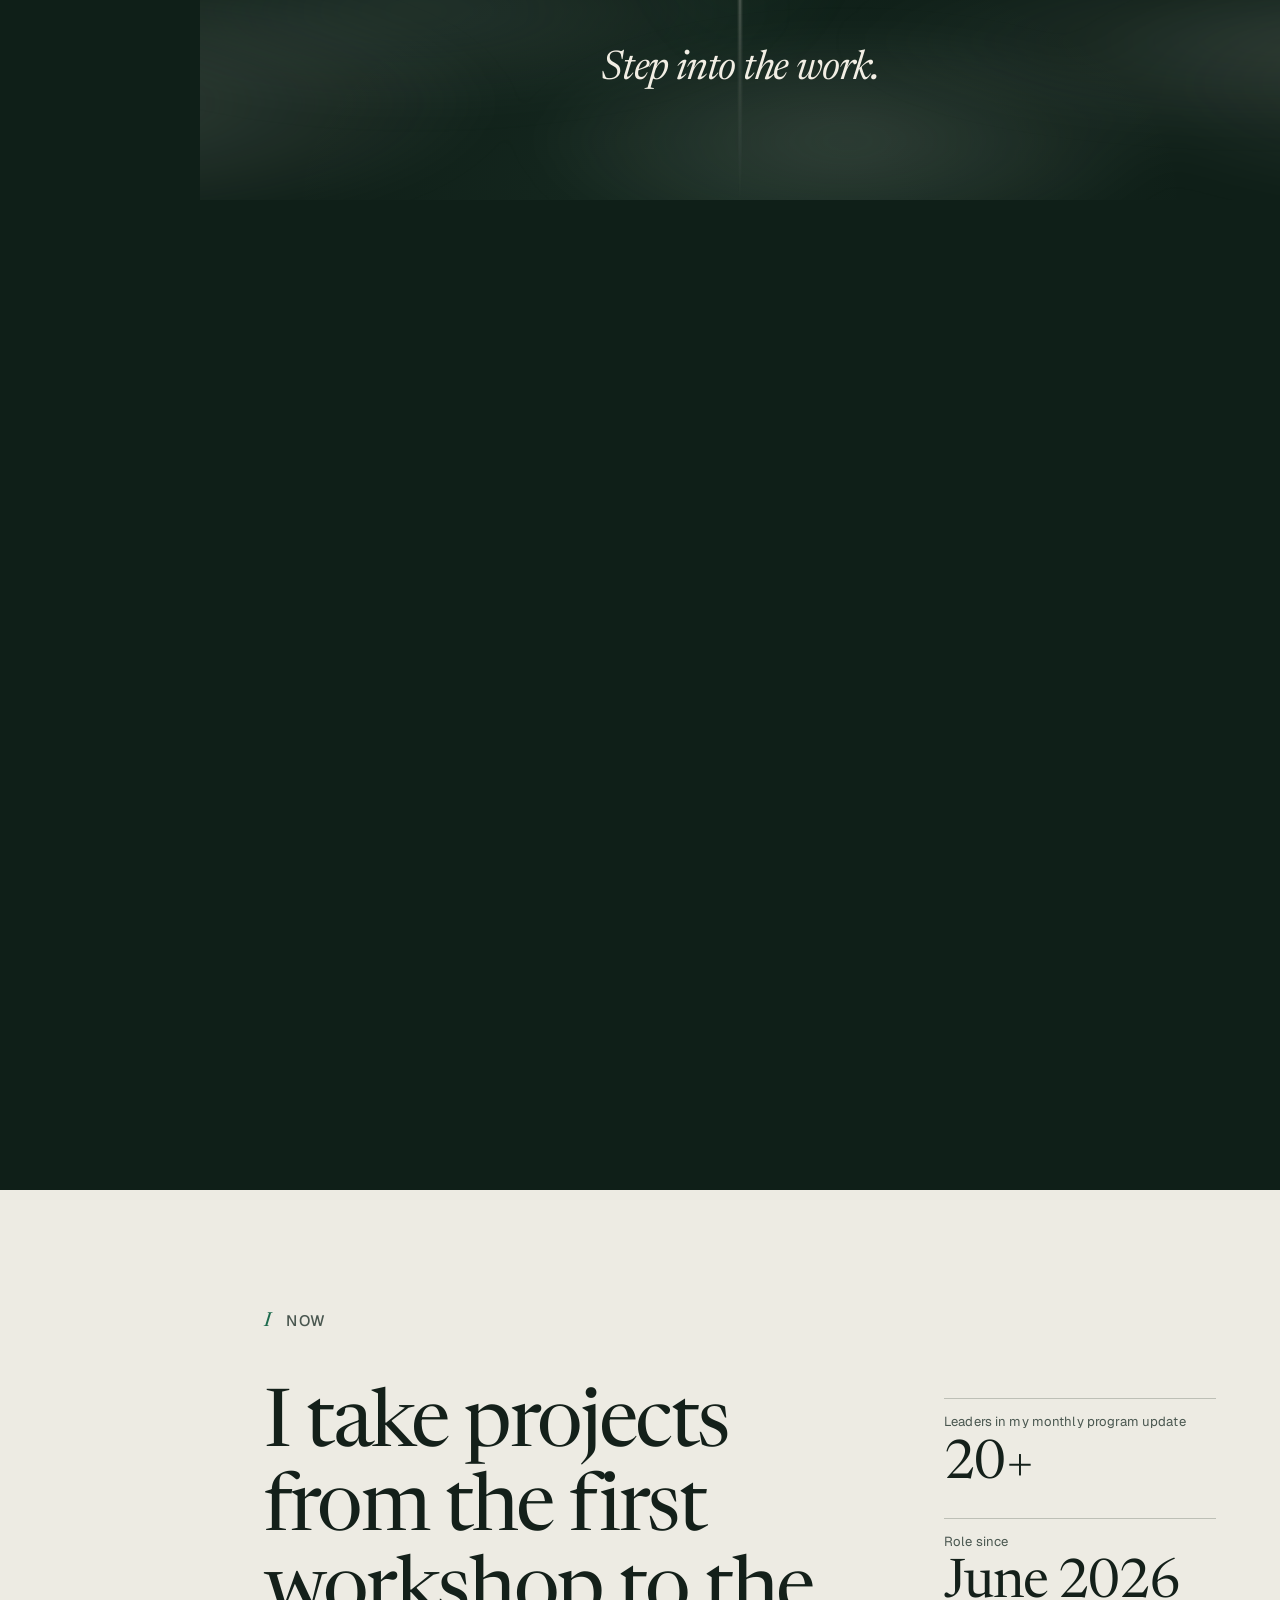
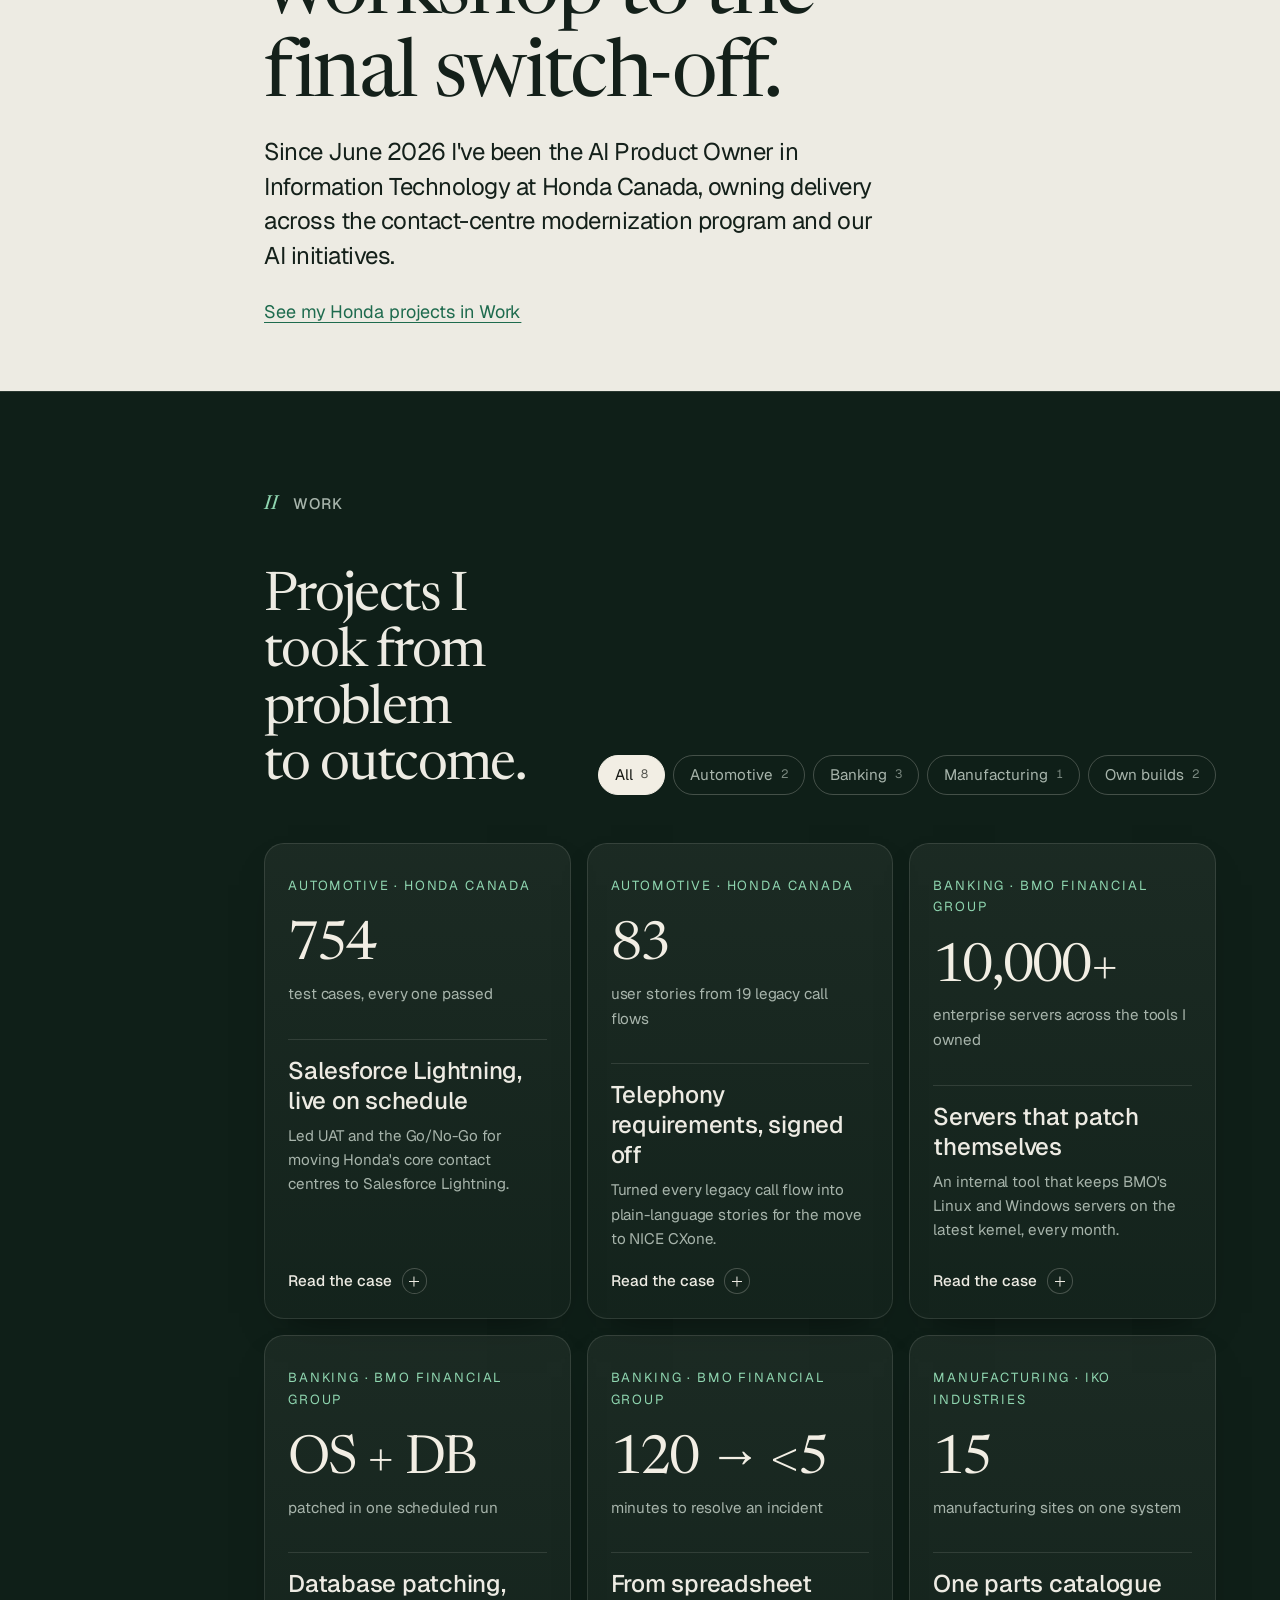
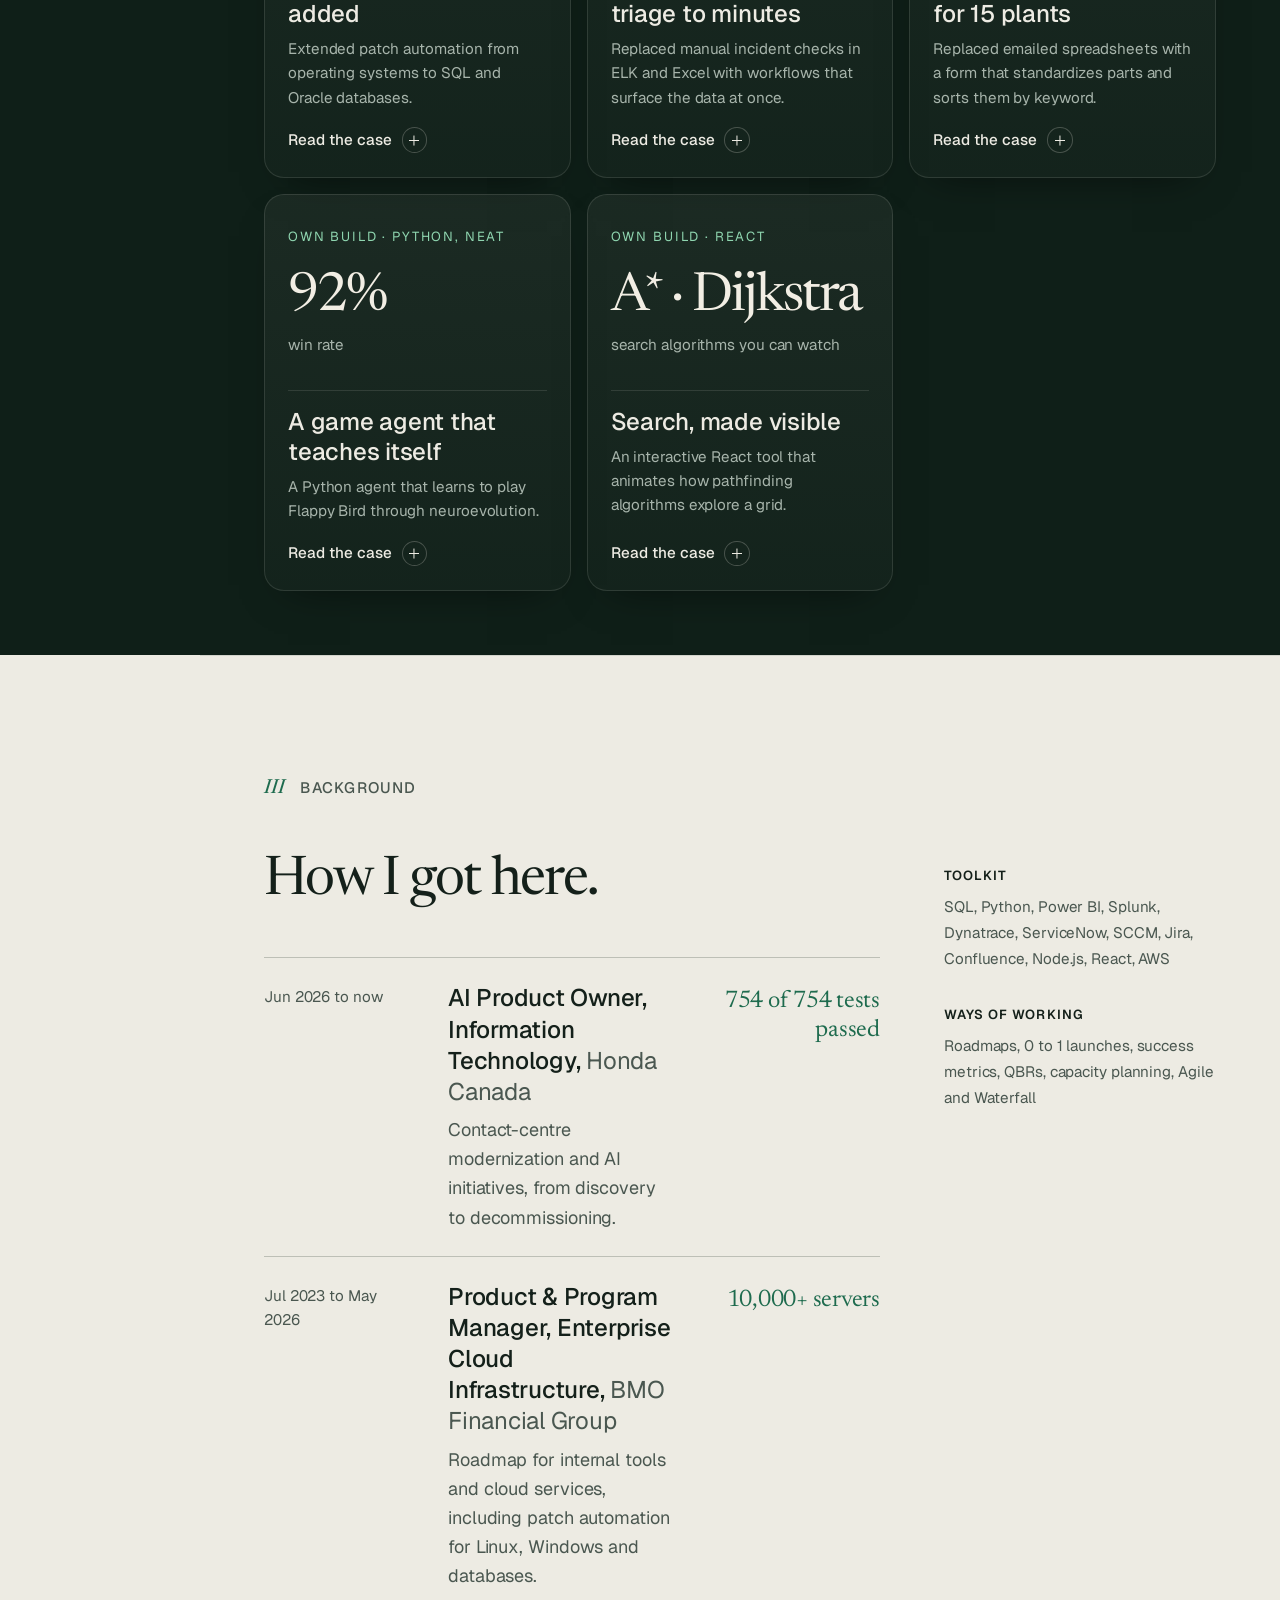
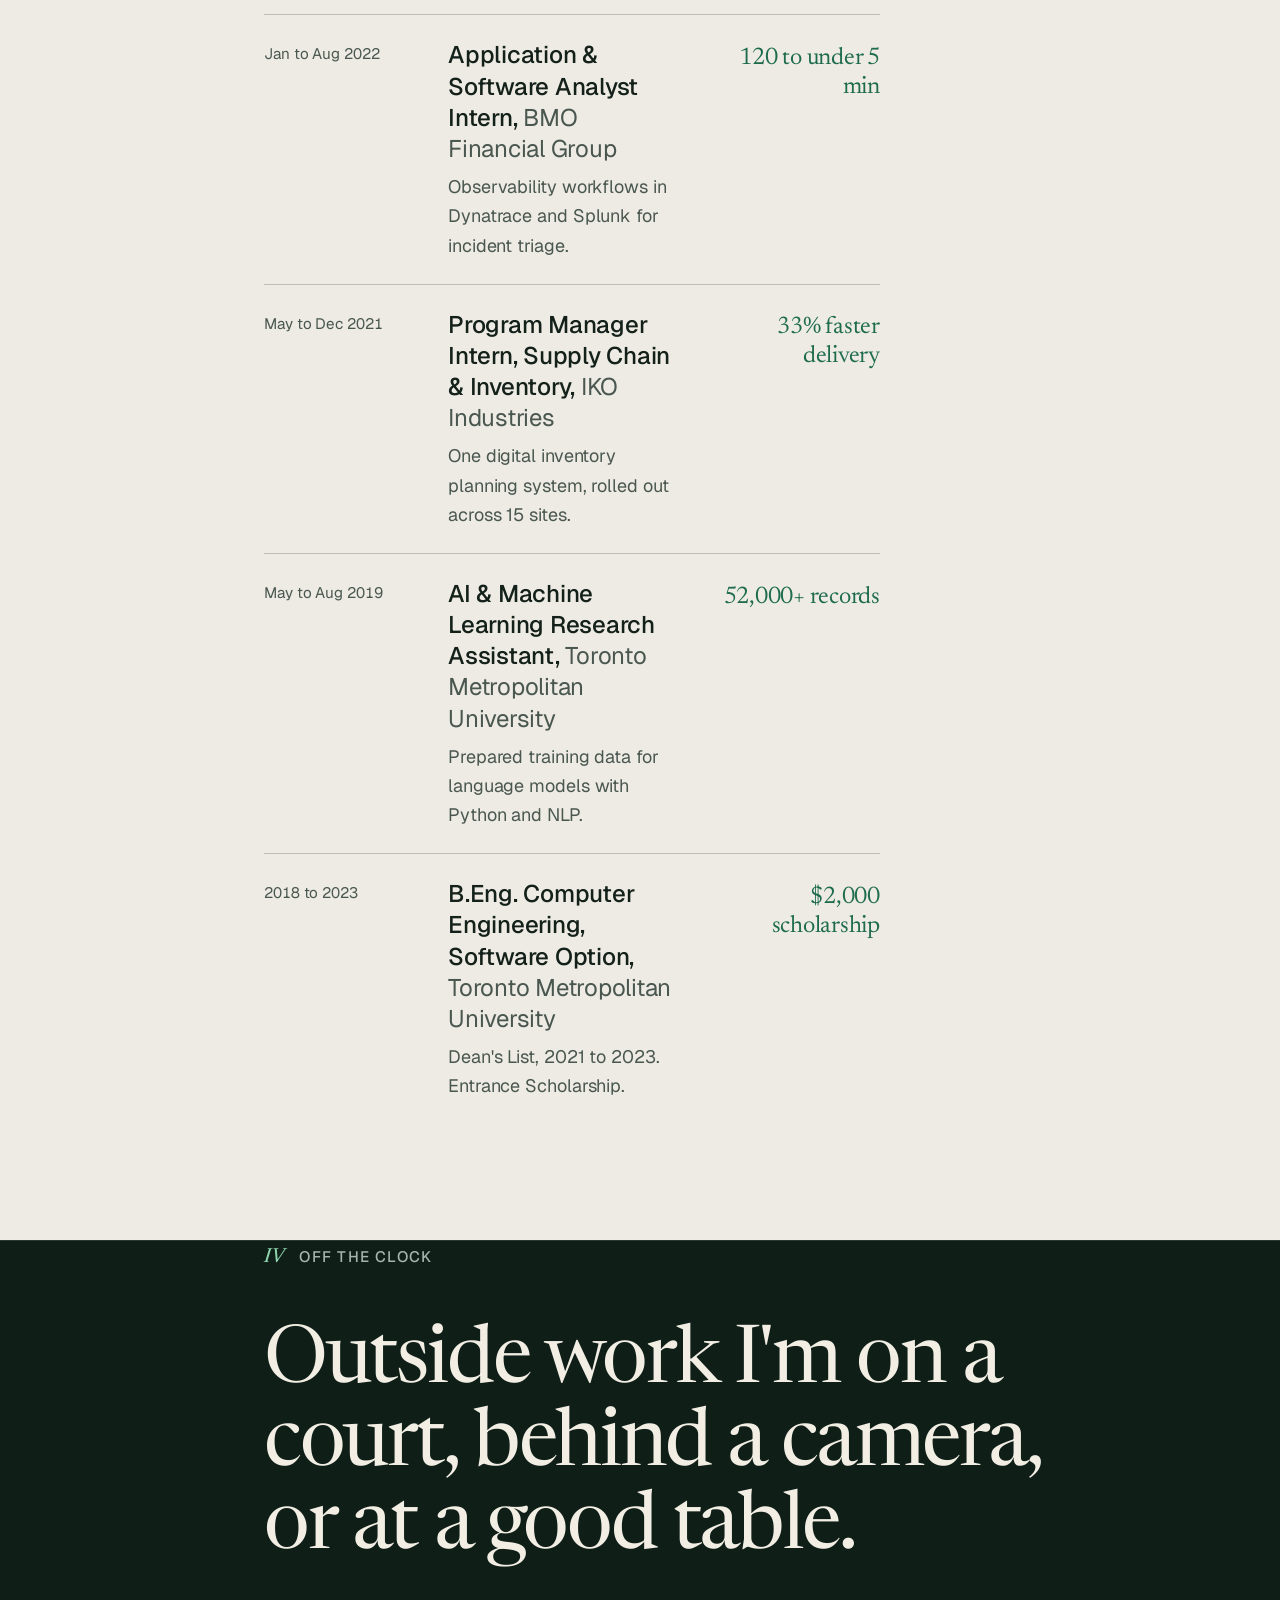
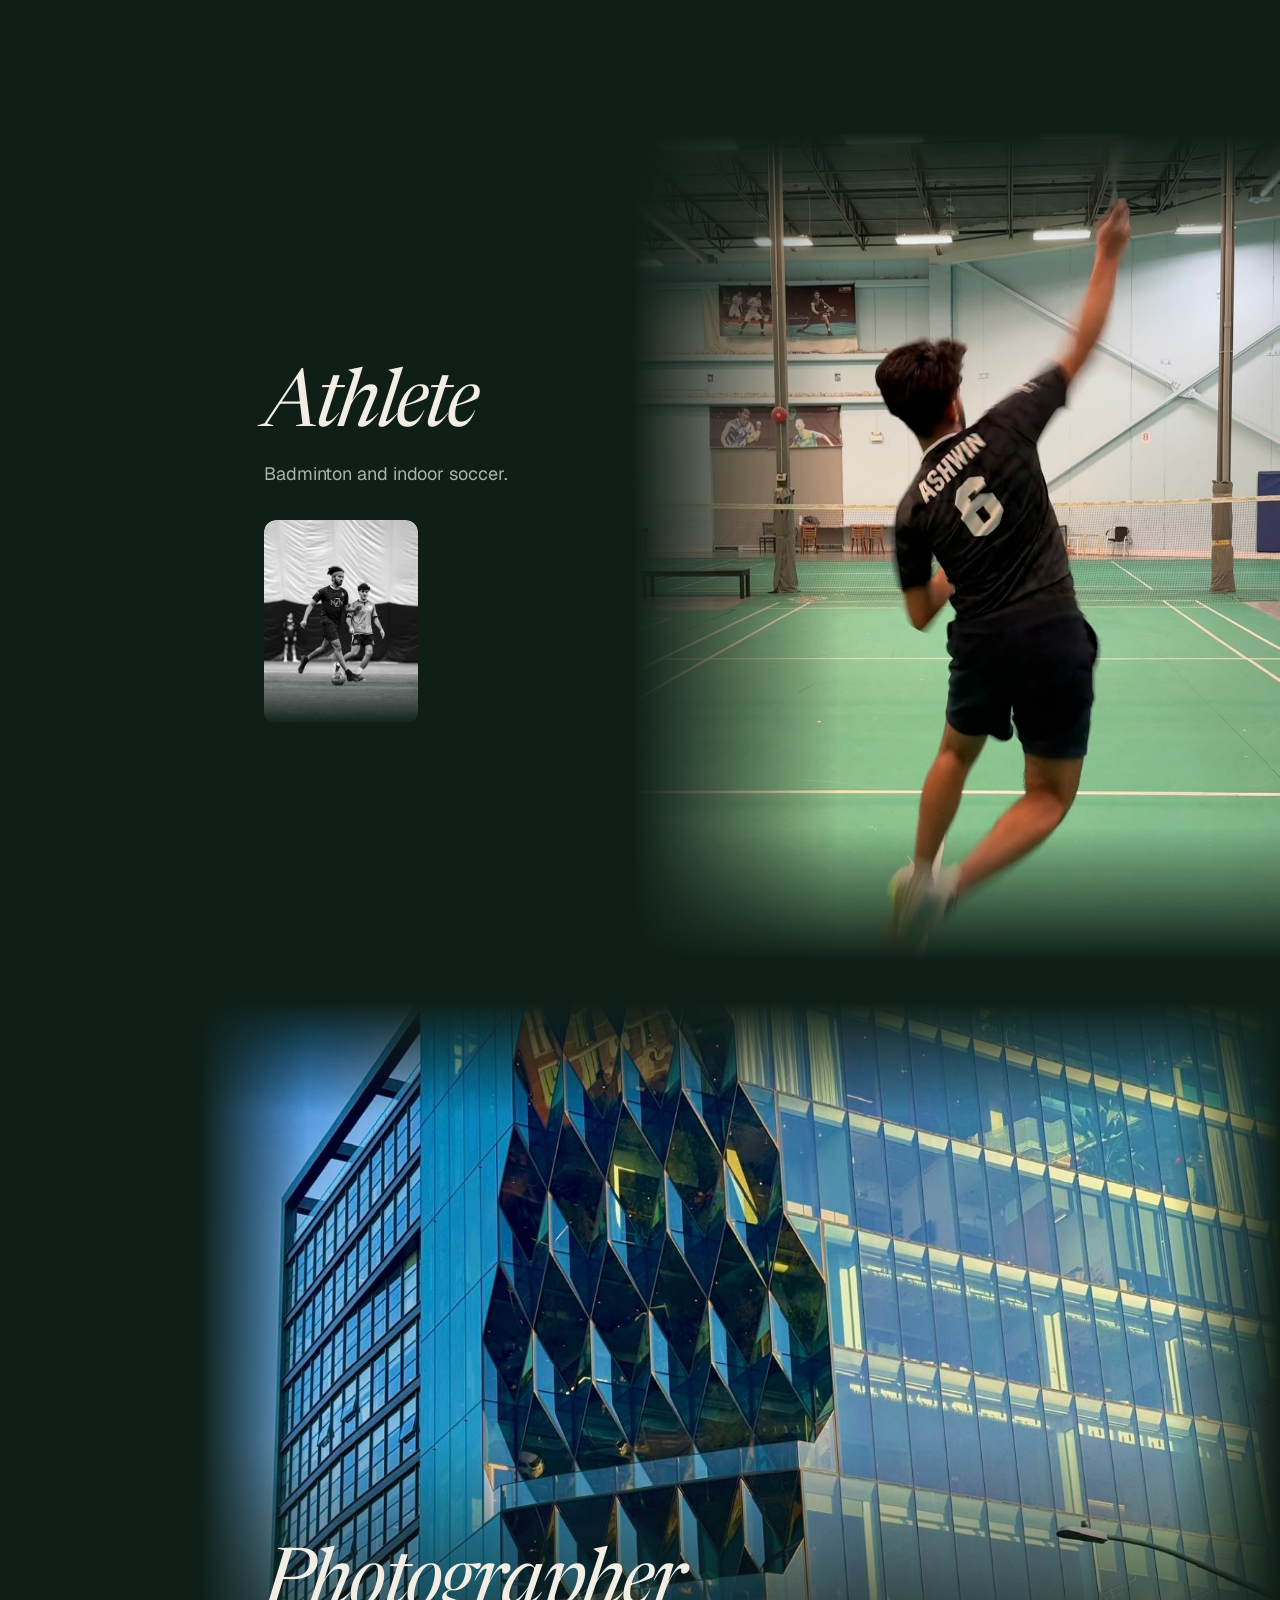
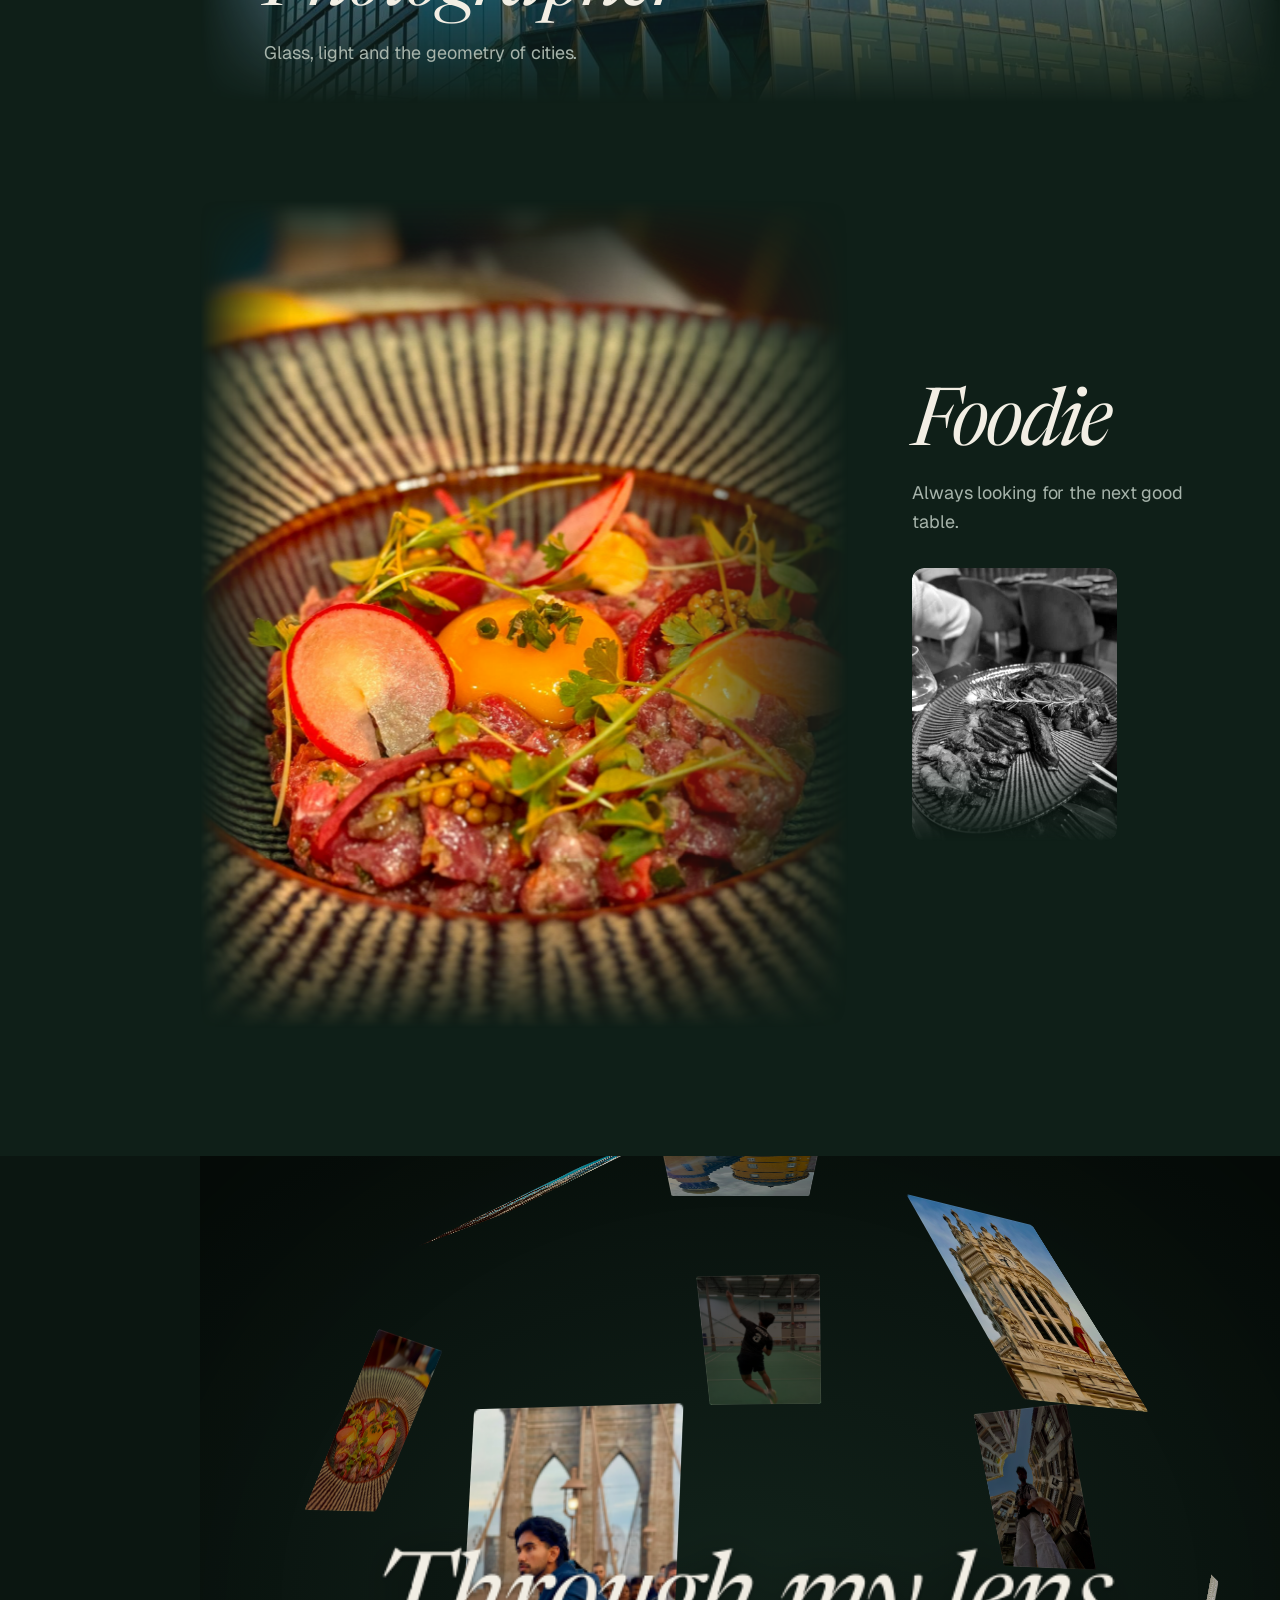
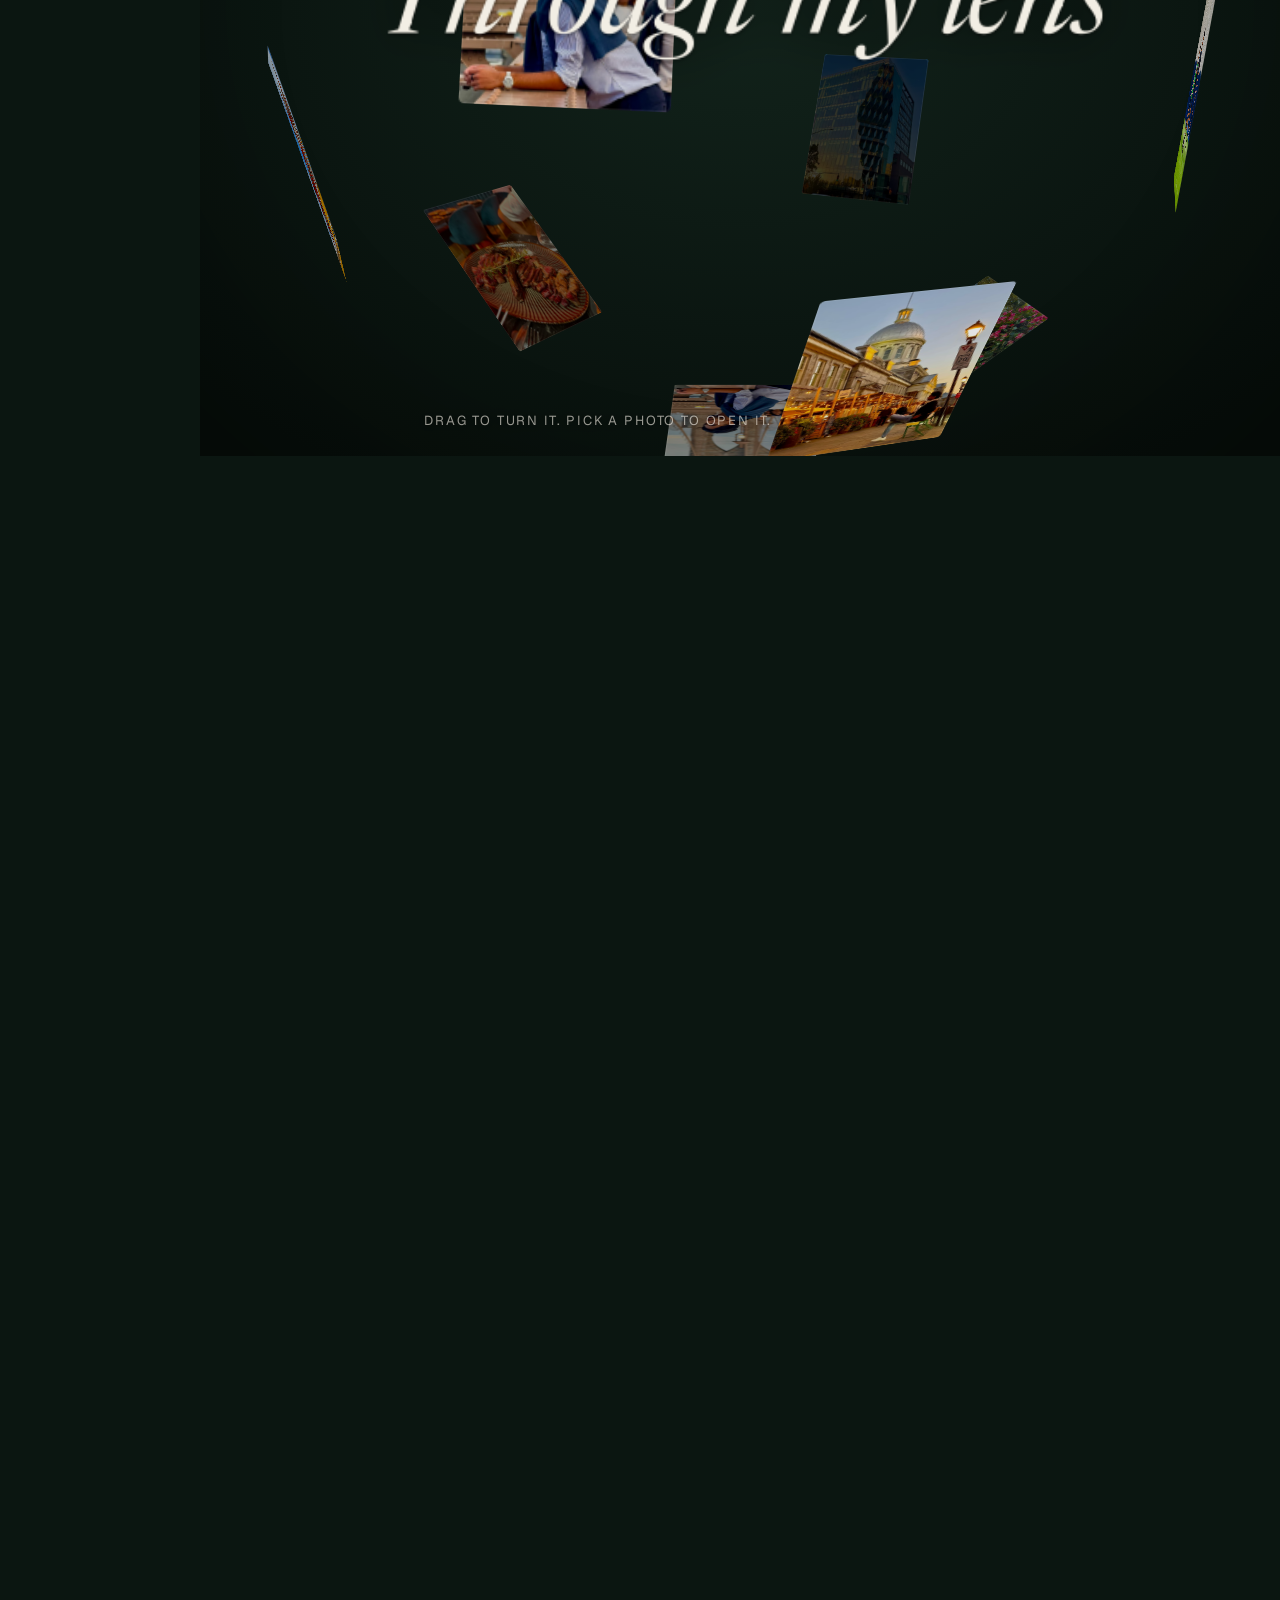
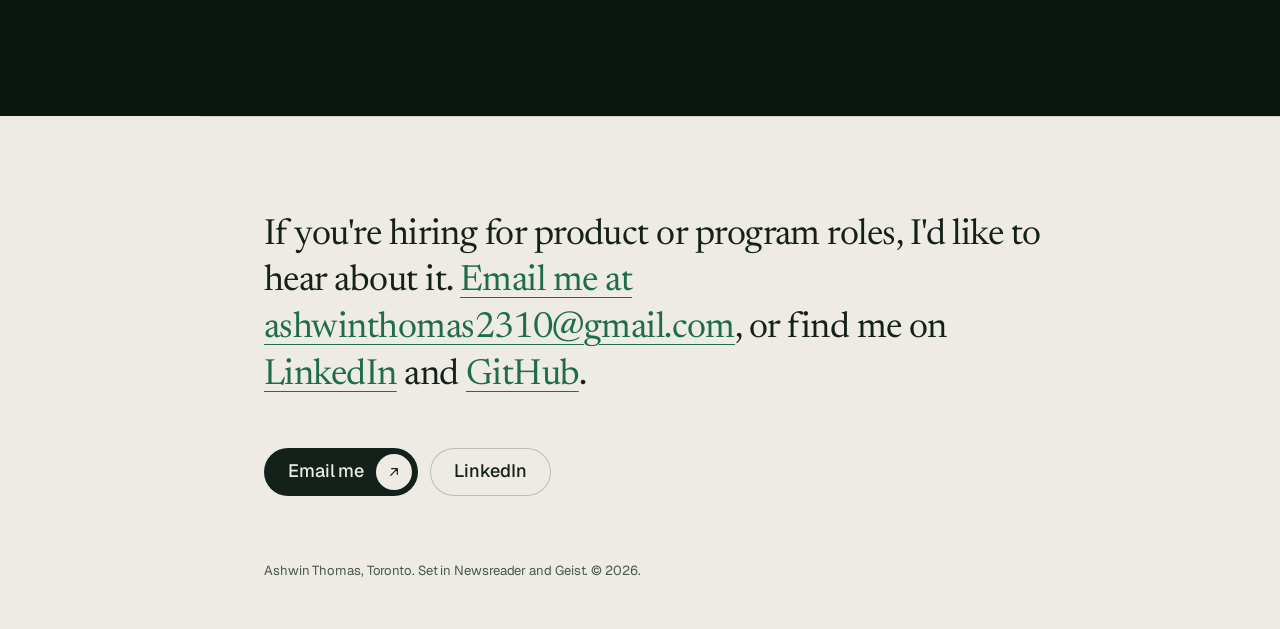
==== commit f15ca0ac: "feat: moving green glass behind the hero A WebGL fragment shader (hero-bg.js) draws slow sheets of g" ====
--- a/builds/portfolio/site/index.html
+++ b/builds/portfolio/site/index.html
@@ -19,6 +19,7 @@
 <link rel="stylesheet" href="https://fonts.googleapis.com/css2?family=Geist:wght@400;500;600&family=Newsreader:ital,opsz,wght@0,6..72,400;0,6..72,500;1,6..72,400&display=swap">
 <link rel="stylesheet" href="scrollcraft.css">
 <link rel="stylesheet" href="site.css">
+<link rel="stylesheet" href="hero-bg.css">
 <link rel="stylesheet" href="door.css">
 <link rel="stylesheet" href="touches.css">
 <link rel="stylesheet" href="lens.css">
@@ -75,16 +76,15 @@
 
 <main id="top">
 
-  <!-- HERO: a dark cinematic plate. The photo bleeds off the right edge and fades
-       into the ground; it tilts toward the pointer and settles when the arrow is hovered. -->
+  <!-- HERO: slow sheets of green glass (hero-bg.js) fill the ground; the photo bleeds
+       off the right edge and dissolves into the glass. -->
   <header class="hero ground-dark bleed" data-chapter="top" data-hero>
+    <div class="hero__bg" aria-hidden="true"><canvas data-hero-bg></canvas></div>
     <div class="hero__plate" aria-hidden="true">
-      <div class="hero__move">
-        <img class="hero__img" src="photos/hero-1500.jpg"
-             srcset="photos/hero-900.jpg 900w, photos/hero-1500.jpg 1500w"
-             sizes="(min-width: 900px) 60vw, 100vw"
-             width="1500" height="2000" fetchpriority="high" decoding="async" alt="">
-      </div>
+      <img class="hero__img" src="photos/hero-1500.jpg"
+           srcset="photos/hero-900.jpg 900w, photos/hero-1500.jpg 1500w"
+           sizes="(min-width: 900px) 62vw, 100vw"
+           width="1500" height="2000" fetchpriority="high" decoding="async" alt="">
     </div>
     <p class="sr-only">Photo: Ashwin on the Brooklyn Bridge at dusk.</p>
 
@@ -514,6 +514,7 @@
 <script src="scrollcraft.js"></script>
 <script>ScrollCraft.mount(document.body);</script>
 <script src="site.js"></script>
+<script src="hero-bg.js"></script>
 <script src="door.js"></script>
 <script src="lens.js"></script>
 <script src="work.js"></script>
--- a/builds/portfolio/site/site.css
+++ b/builds/portfolio/site/site.css
@@ -431,27 +431,25 @@
 .ground-dark { --sc-surface: #16261F; color-scheme: dark; }
 
 /* ================================================================= hero ==
-   Cinematic plate: dark ground, the photo off the right edge, measured fades
-   (side letterbox + bottom) so the type sits on clean ground. */
+   Moving glass (hero-bg.css / hero-bg.js) fills the ground. The photo sits off
+   the right edge and is masked, not darkened, so it dissolves into the glass
+   and the type sits on clean ground. */
 :root { --ease-rise: cubic-bezier(.22, 1, .36, 1); --cream: #F2EEE4; }
 .hero {
   position: relative; min-height: 100svh; overflow: clip;
   display: grid; grid-template-rows: 1fr auto; align-items: end;
   background: var(--dark-canvas);
 }
-.hero__plate { position: absolute; inset: 0 0 0 auto; width: 62%; }
-.hero__move { position: absolute; inset: -3%; transform: translate3d(var(--px, 0px), var(--py, 0px), 0); will-change: transform; }
+.hero__plate {
+  position: absolute; inset: 0 0 0 auto; width: 62%;
+  -webkit-mask-image: linear-gradient(to right, transparent 2%, rgb(0 0 0 / .22) 20%, rgb(0 0 0 / .78) 40%, #000 58%), linear-gradient(to bottom, rgb(0 0 0 / .55) 0%, #000 16%, #000 60%, rgb(0 0 0 / .45) 80%, transparent 97%);
+  -webkit-mask-composite: source-in;
+          mask-image: linear-gradient(to right, transparent 2%, rgb(0 0 0 / .22) 20%, rgb(0 0 0 / .78) 40%, #000 58%), linear-gradient(to bottom, rgb(0 0 0 / .55) 0%, #000 16%, #000 60%, rgb(0 0 0 / .45) 80%, transparent 97%);
+          mask-composite: intersect;
+}
 .hero__img {
-  width: 100%; height: 100%; object-fit: cover; object-position: 32% 30%;
-  transform: scale(var(--hs, 1.04)); transition: transform 1400ms var(--ease-rise), filter 1400ms var(--ease-rise);
-}
-.hero.is-settled .hero__img { --hs: 1; filter: brightness(.82); }
-.hero__plate::after {
-  content: ""; position: absolute; inset: 0; pointer-events: none;
-  background:
-    linear-gradient(to right, var(--dark-canvas) 0%, rgb(15 31 24 / .82) 14%, rgb(15 31 24 / .35) 34%, transparent 52%),
-    linear-gradient(to bottom, transparent 62%, rgb(15 31 24 / .45) 76%, rgb(15 31 24 / .88) 90%, var(--dark-canvas) 100%),
-    linear-gradient(to top, transparent 82%, rgb(15 31 24 / .5) 100%);
+  display: block; width: 100%; height: 100%; object-fit: cover; object-position: 32% 30%;
+  filter: brightness(.9);
 }
 .hero__copy {
   position: relative; z-index: 1;
@@ -459,9 +457,12 @@
   max-width: 54rem;
 }
 .hero__name {
-  margin: 0; font-family: var(--sc-font-display); font-weight: 400;
+  margin: 0; padding-bottom: .06em; font-family: var(--sc-font-display); font-weight: 400;
   font-size: clamp(3.6rem, 1.4rem + 8.4vw, 9.5rem); line-height: .92; letter-spacing: -0.045em;
   color: var(--cream);
+  background: linear-gradient(to bottom, #FFFFFF 0%, var(--cream) 45%, rgb(242 238 228 / .74) 100%);
+  -webkit-background-clip: text; background-clip: text;
+  -webkit-text-fill-color: transparent;
 }
 .hero__role {
   margin: var(--sc-6) 0 0; font-size: var(--sc-t-sm); font-weight: 500;
@@ -512,11 +513,6 @@
 @media (max-width: 899px) {
   .hero__plate { width: 100%; }
   .hero__img { object-position: 36% 22%; }
-  .hero__plate::after {
-    background:
-      linear-gradient(to right, rgb(15 31 24 / .62), rgb(15 31 24 / .30) 55%, rgb(15 31 24 / .10)),
-      linear-gradient(to bottom, rgb(15 31 24 / .55) 0%, rgb(15 31 24 / .10) 20%, rgb(15 31 24 / .25) 45%, rgb(15 31 24 / .86) 68%, var(--dark-canvas) 92%);
-  }
   .hero__copy { padding-top: 40svh; }
   .hero__strip { gap: var(--sc-2) var(--sc-5); font-size: var(--sc-t-xs); }
   .go { width: 2.9rem; height: 2.9rem; }
@@ -650,21 +646,13 @@
 @media (prefers-reduced-motion: reduce) {
   .js .loader span { animation: none; }
   .js .rise, .js.is-loaded .rise { transform: none; transition: opacity 300ms linear; transition-delay: 0ms; }
-  .hero__img, .hero__move { transition: none; transform: none; }
   .menu, .menu *, .folio__burger i { transition-duration: 1ms !important; transition-delay: 0ms !important; }
 }
 
 /* hero refinements after the first render */
-.hero__plate { overflow: clip; }
 @media (min-width: 900px) {
   .hero__copy { max-width: min(54rem, 46vw); }
   .hero__claim { max-width: 22ch; }
-  .hero__plate::after {
-    background:
-      linear-gradient(to right, var(--dark-canvas) 0%, rgb(15 31 24 / .9) 12%, rgb(15 31 24 / .5) 30%, rgb(15 31 24 / .12) 48%, transparent 60%),
-      linear-gradient(to bottom, transparent 62%, rgb(15 31 24 / .45) 76%, rgb(15 31 24 / .88) 90%, var(--dark-canvas) 100%),
-      linear-gradient(to top, transparent 82%, rgb(15 31 24 / .5) 100%);
-  }
 }
 
 /* Scenes: dissolve the outer edges too, so no photo ever ends on a hard line. */
@@ -686,12 +674,13 @@
 /* Phones: photo owns the top of the screen; copy starts below the face. */
 @media (max-width: 899px) {
   .hero { display: block; min-height: 100svh; }
-  .hero__plate { inset: 0 0 auto 0; width: 100%; height: 76svh; }
+  .hero__plate {
+    inset: 0 0 auto 0; width: 100%; height: 76svh;
+    -webkit-mask-image: linear-gradient(to bottom, rgb(0 0 0 / .6) 0%, #000 18%, #000 50%, rgb(0 0 0 / .35) 74%, transparent 100%);
+            mask-image: linear-gradient(to bottom, rgb(0 0 0 / .6) 0%, #000 18%, #000 50%, rgb(0 0 0 / .35) 74%, transparent 100%);
+    -webkit-mask-composite: source-over; mask-composite: add;
+  }
   .hero__img { object-position: 38% 35%; }
-  .hero__plate::after {
-    background:
-      linear-gradient(to bottom, rgb(15 31 24 / .45) 0%, transparent 18%, transparent 52%, rgb(15 31 24 / .7) 74%, var(--dark-canvas) 100%);
-  }
   .hero__copy { padding-top: 60svh; padding-bottom: var(--sc-6); }
   .hero__name { font-size: clamp(3.2rem, 15vw, 4.6rem); }
   .hero__role { margin-top: var(--sc-4); }
--- a/builds/portfolio/site/hero-bg.css
+++ b/builds/portfolio/site/hero-bg.css
@@ -0,0 +1,38 @@
+/* ============================================================ hero-bg ==
+   The moving glass behind the hero. The canvas is painted by hero-bg.js; the
+   gradients on .hero__bg are the still fallback when WebGL is unavailable.
+   The ::after scrim keeps the type legible, settles the glass to plain ground
+   where the photo sits (so no rim ever crosses the face), and lands the bottom
+   edge exactly on --dark-canvas, so the hero hands over to the door with no seam. */
+.hero__bg {
+  position: absolute; inset: 0; overflow: clip; pointer-events: none;
+  background:
+    radial-gradient(55% 60% at 88% 30%, rgb(30 107 78 / 0.55), transparent 70%),
+    radial-gradient(45% 55% at 8% 12%, rgb(143 214 176 / 0.22), transparent 70%),
+    radial-gradient(60% 50% at 30% 95%, rgb(16 74 52 / 0.6), transparent 70%),
+    #08110D;
+}
+.hero__bg canvas {
+  position: absolute; inset: 0; width: 100%; height: 100%; display: block;
+  opacity: 0; transition: opacity 1400ms ease;
+}
+.hero__bg canvas.is-live { opacity: 1; }
+.hero__bg::after {
+  content: ""; position: absolute; inset: 0;
+  background:
+    radial-gradient(60% 70% at 12% 78%, rgb(8 17 13 / 0.6), rgb(8 17 13 / 0.25) 60%, transparent 100%),
+    var(--hero-photo-ground, none),
+    linear-gradient(to bottom, rgb(8 17 13 / 0.45) 0%, transparent 18%, transparent 68%, rgb(15 31 24 / 0.8) 88%, var(--dark-canvas) 100%);
+}
+
+@media (prefers-reduced-motion: reduce) {
+  .hero__bg canvas { transition: none; }
+}
+
+/* Where the photo sits: right side on wide screens, the top on phones. */
+@media (min-width: 900px) {
+  .hero__bg { --hero-photo-ground: linear-gradient(to right, transparent 34%, rgb(12 24 19 / 0.7) 50%, #0C1813 64%); }
+}
+@media (max-width: 899px) {
+  .hero__bg { --hero-photo-ground: linear-gradient(to bottom, #0C1813 0%, #0C1813 38%, rgb(12 24 19 / 0.6) 54%, transparent 70%); }
+}
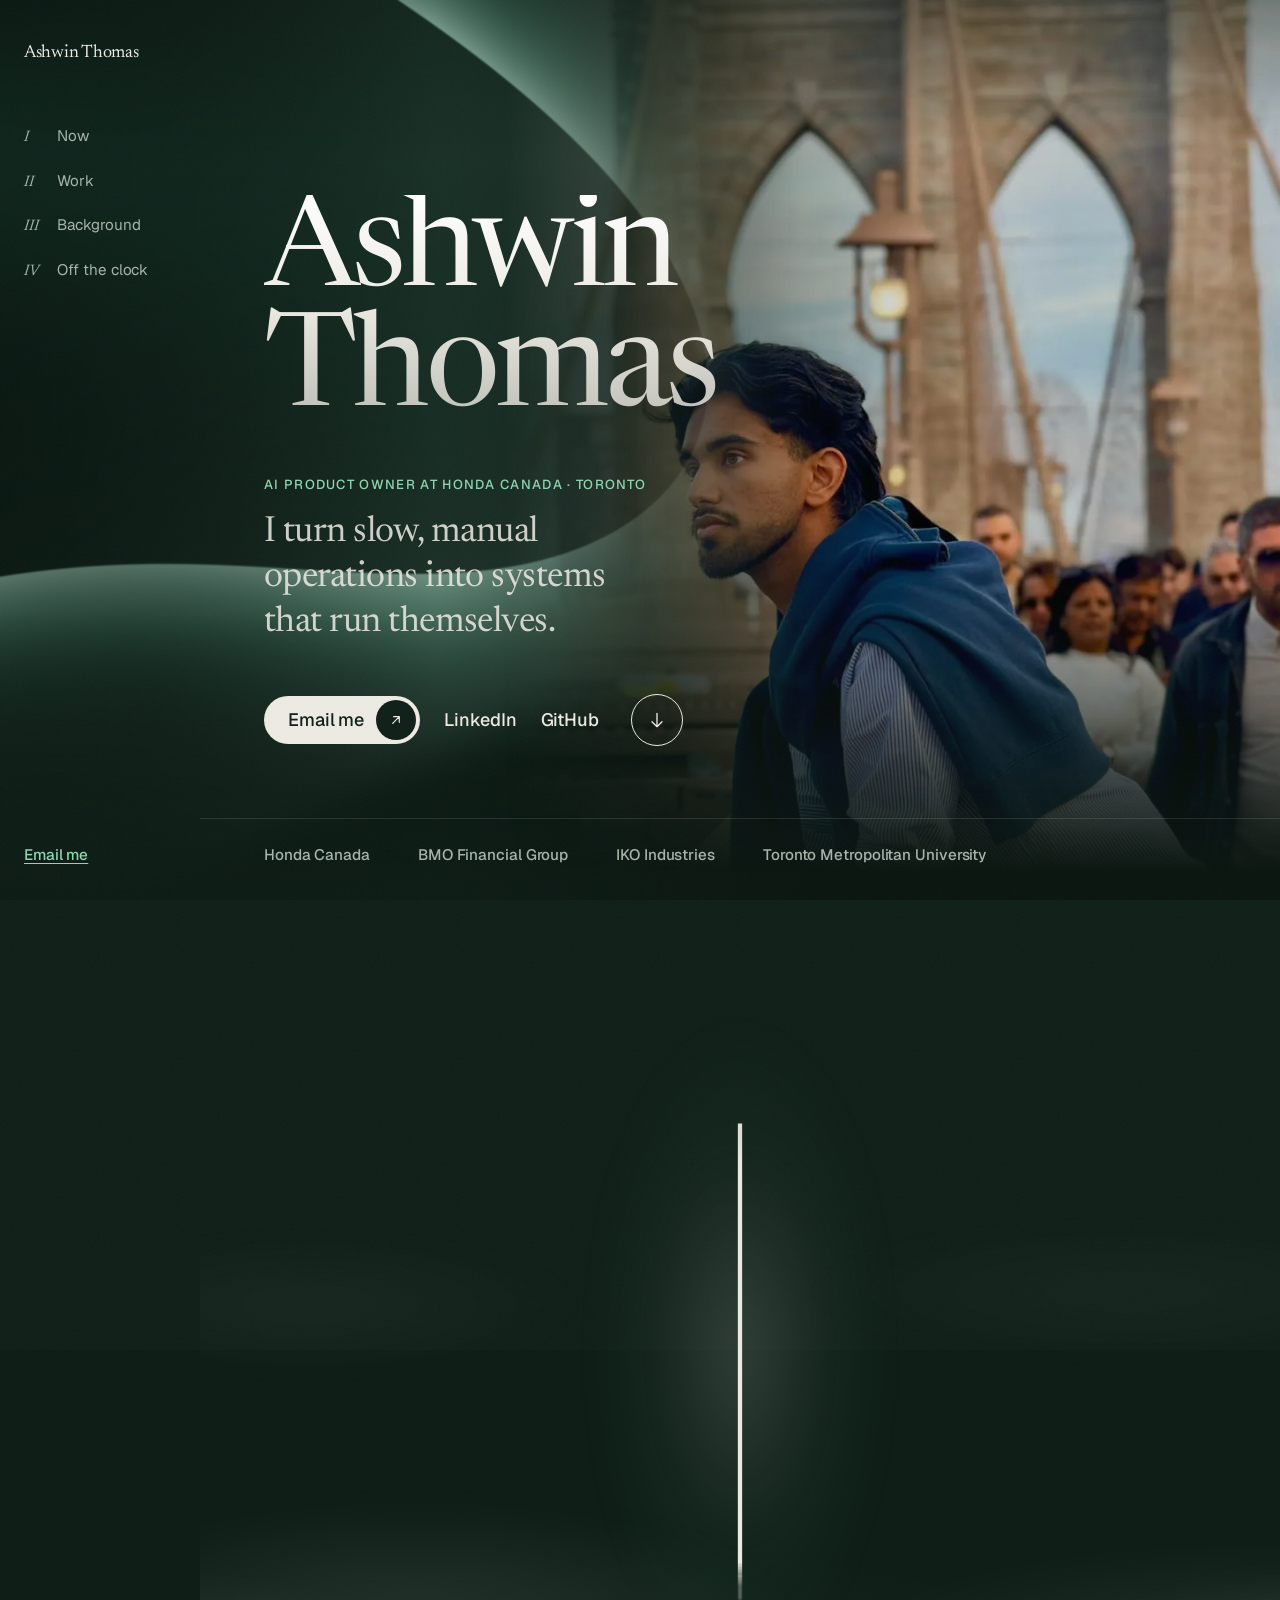
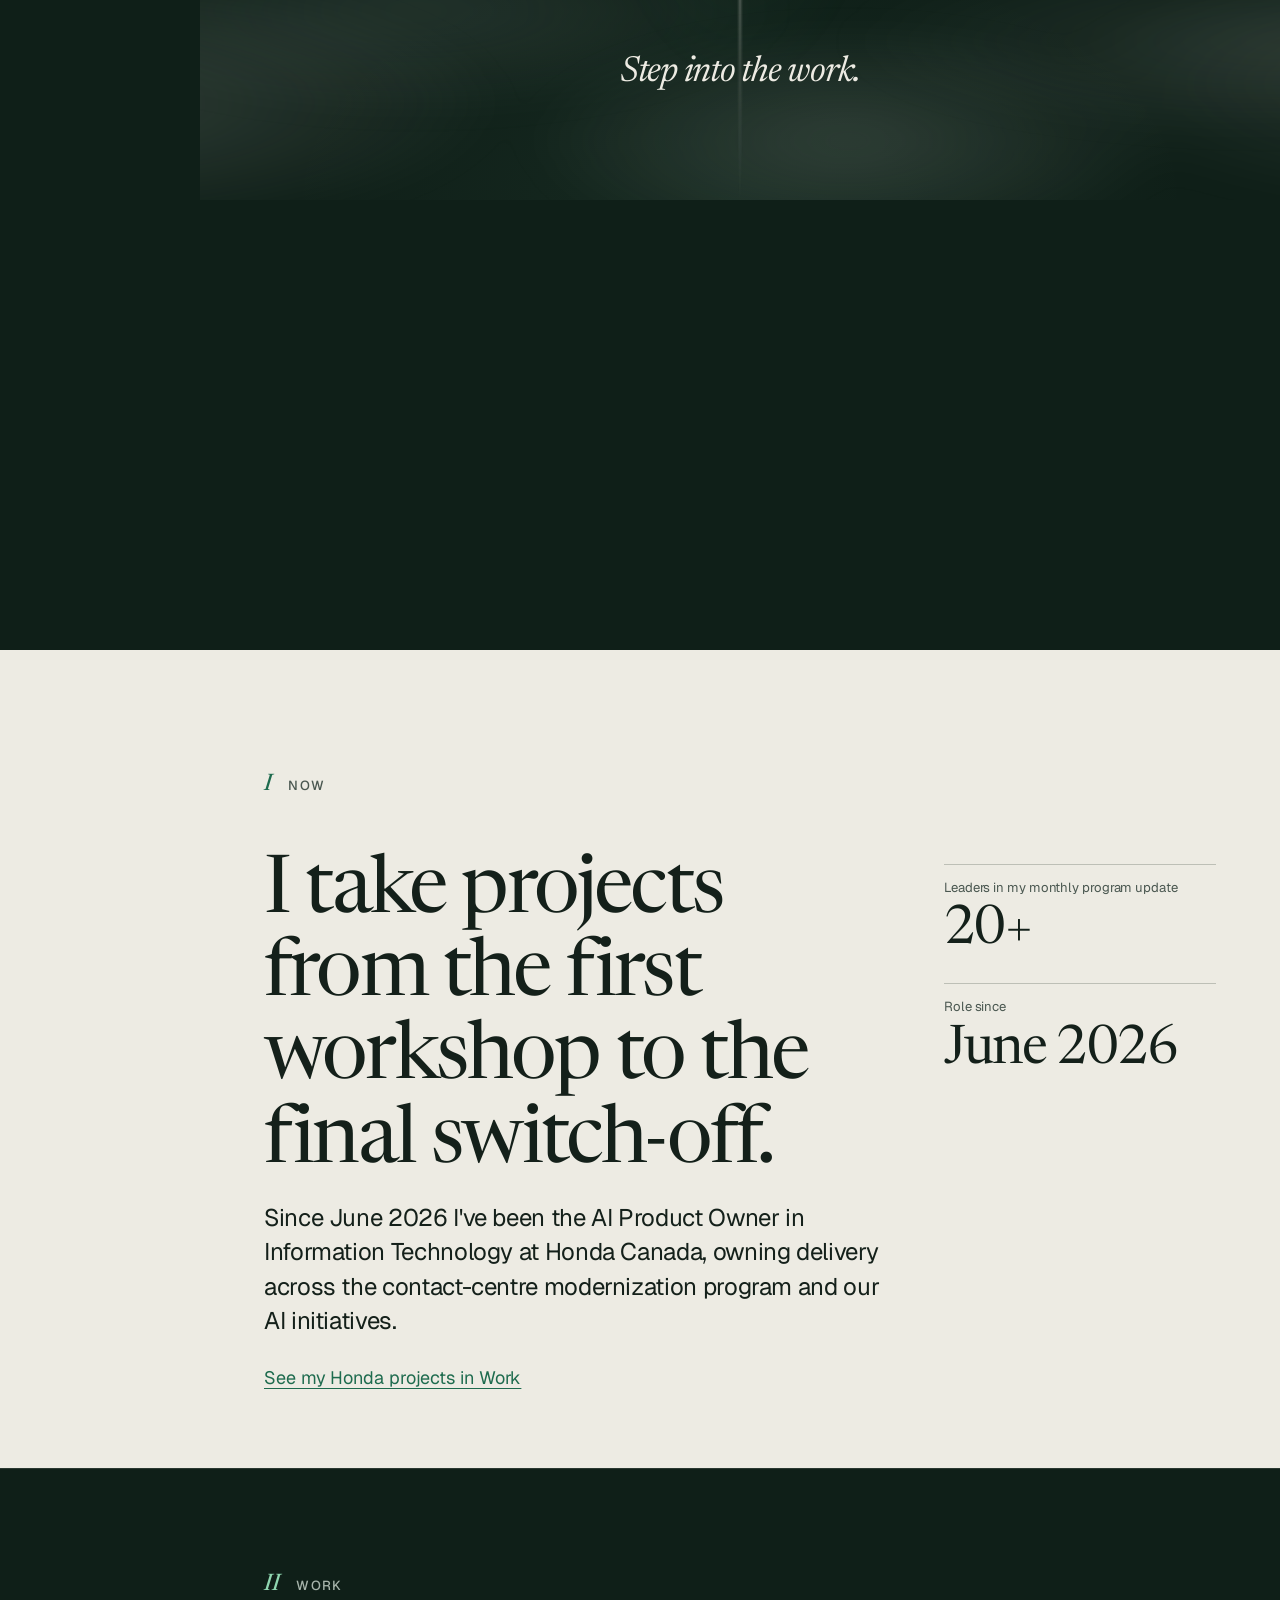
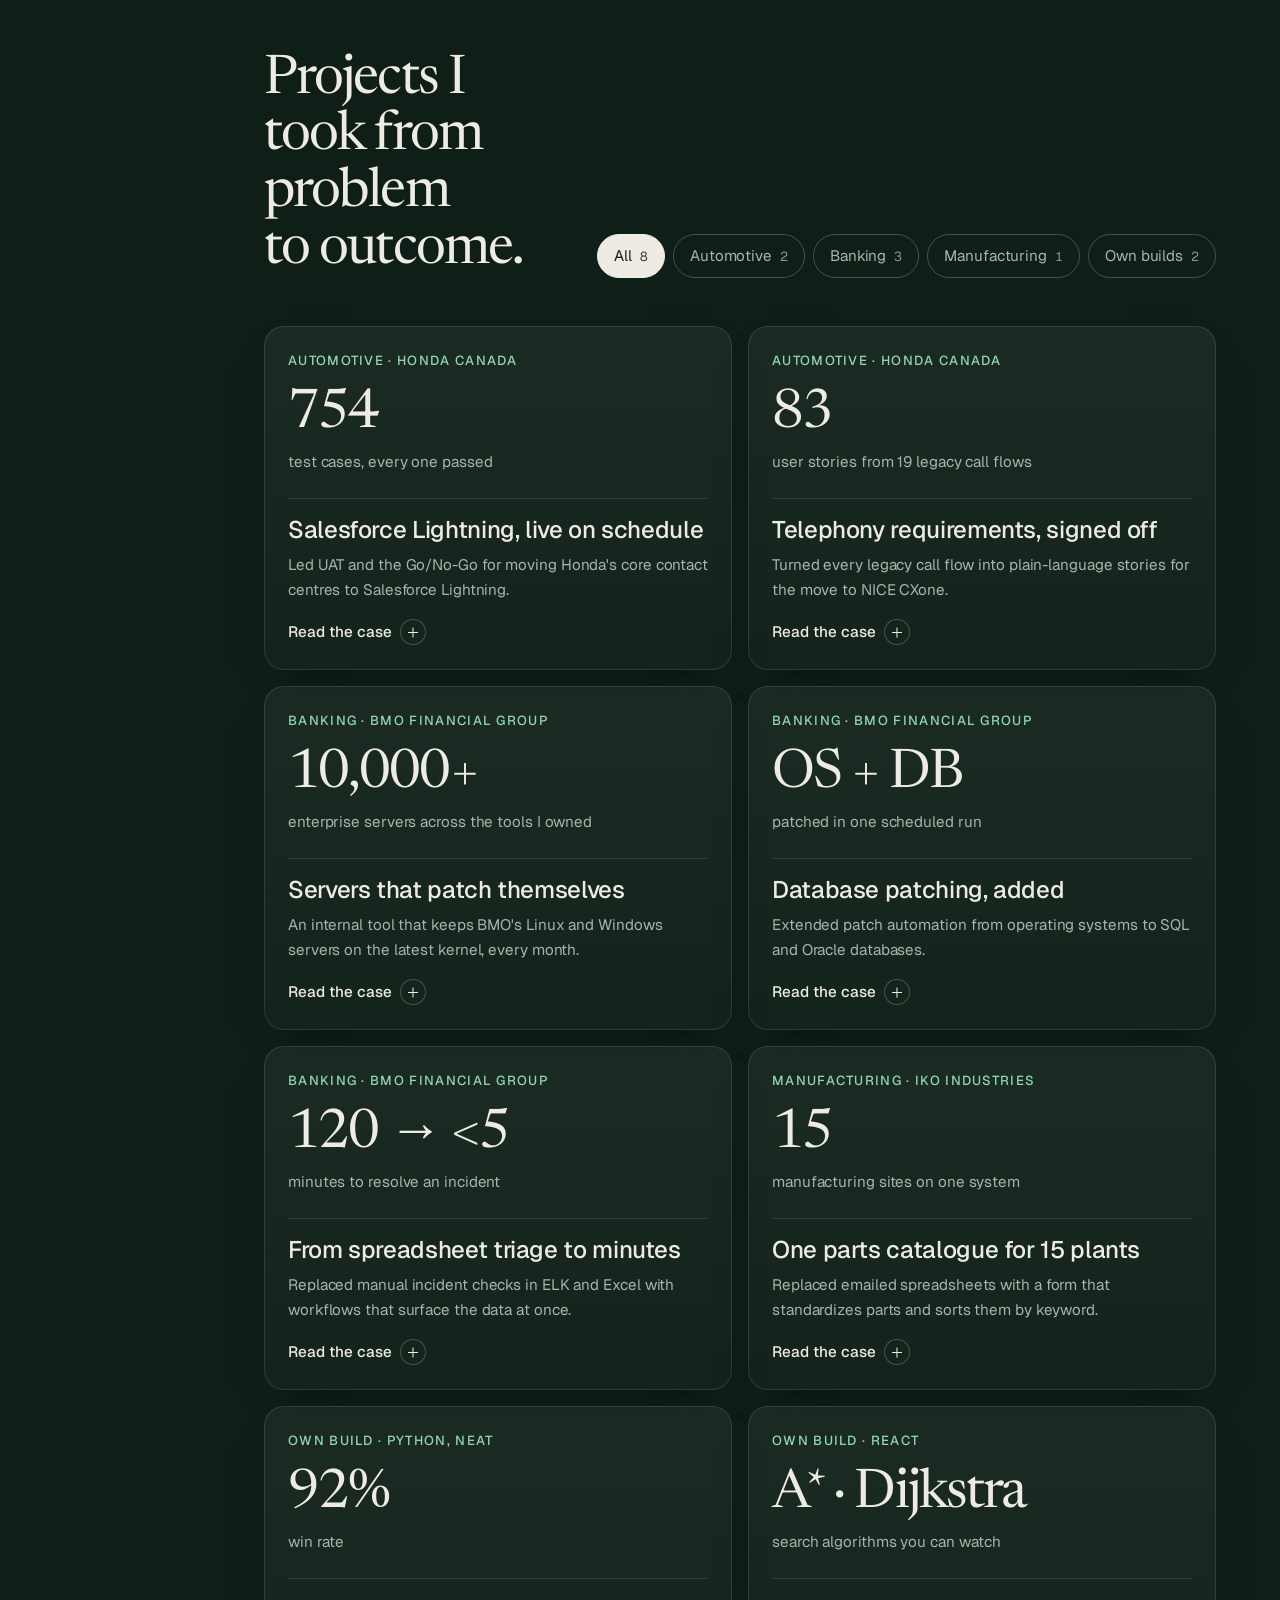
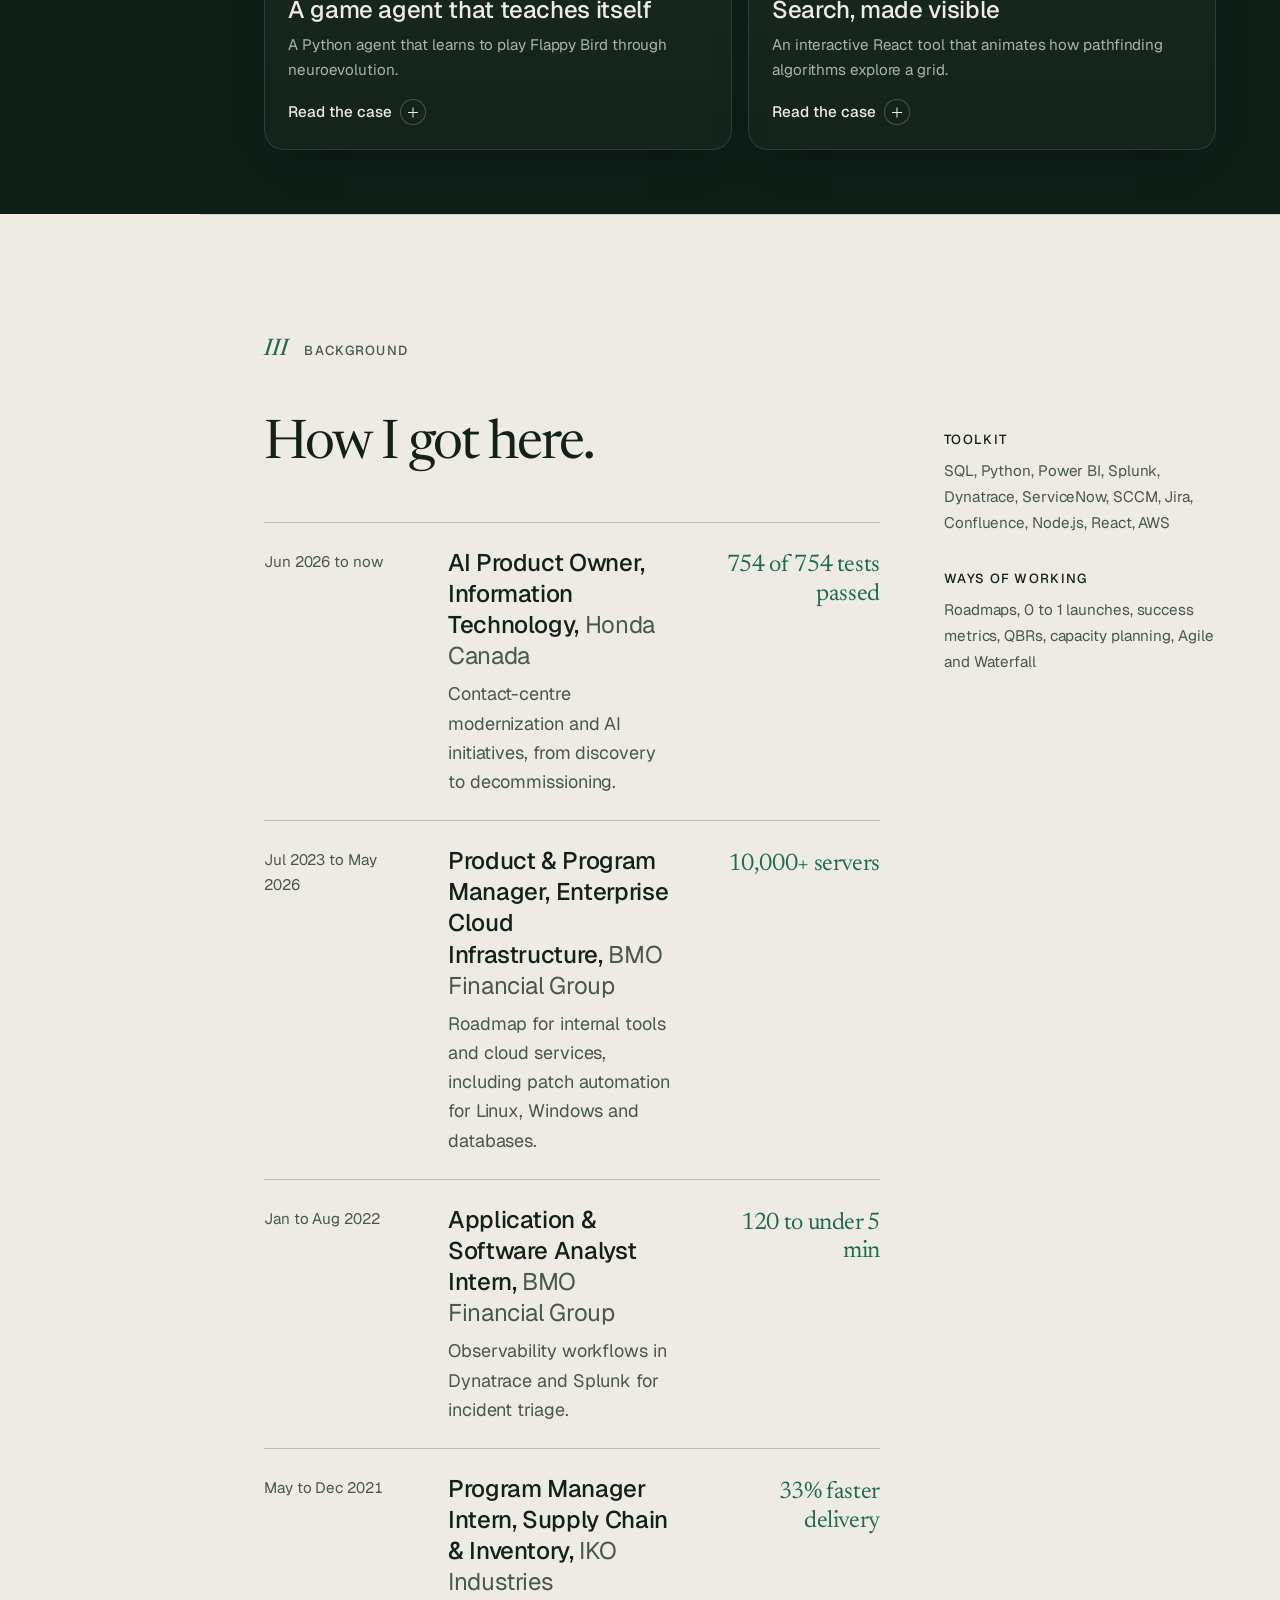
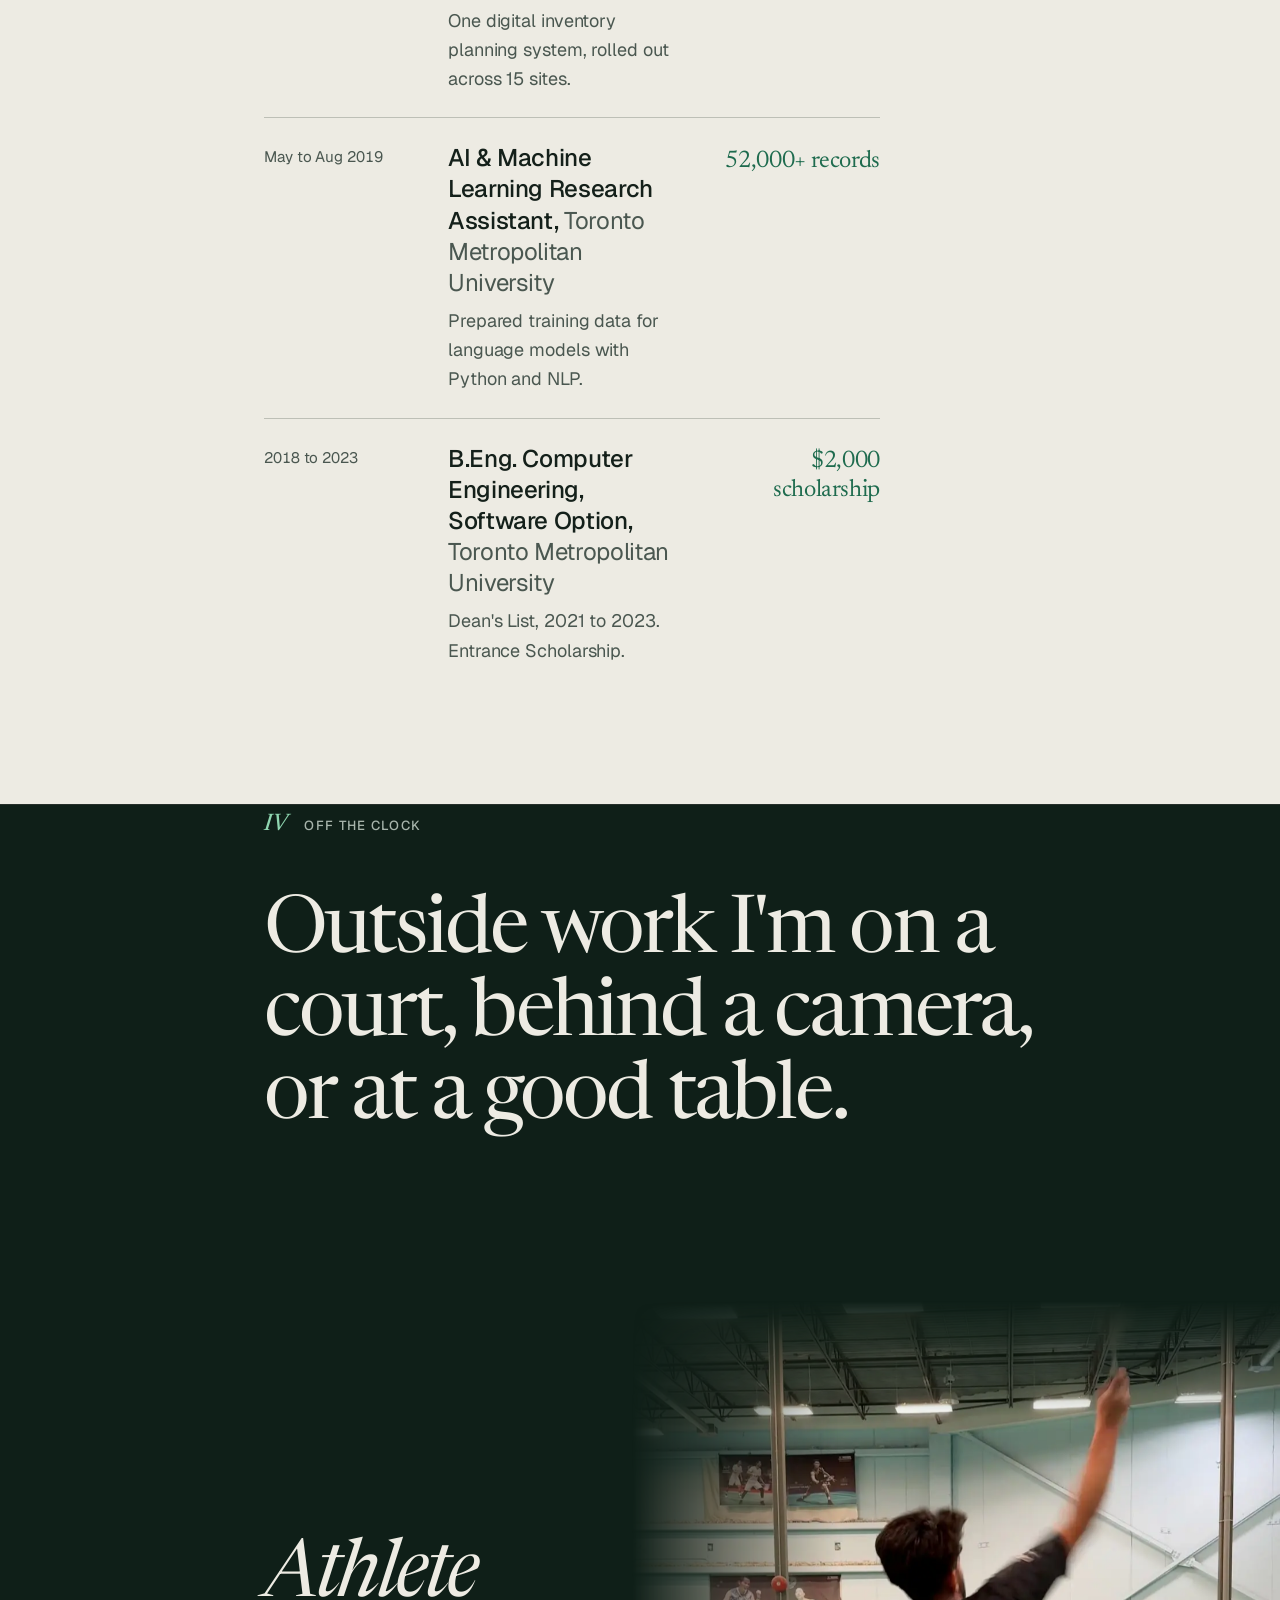
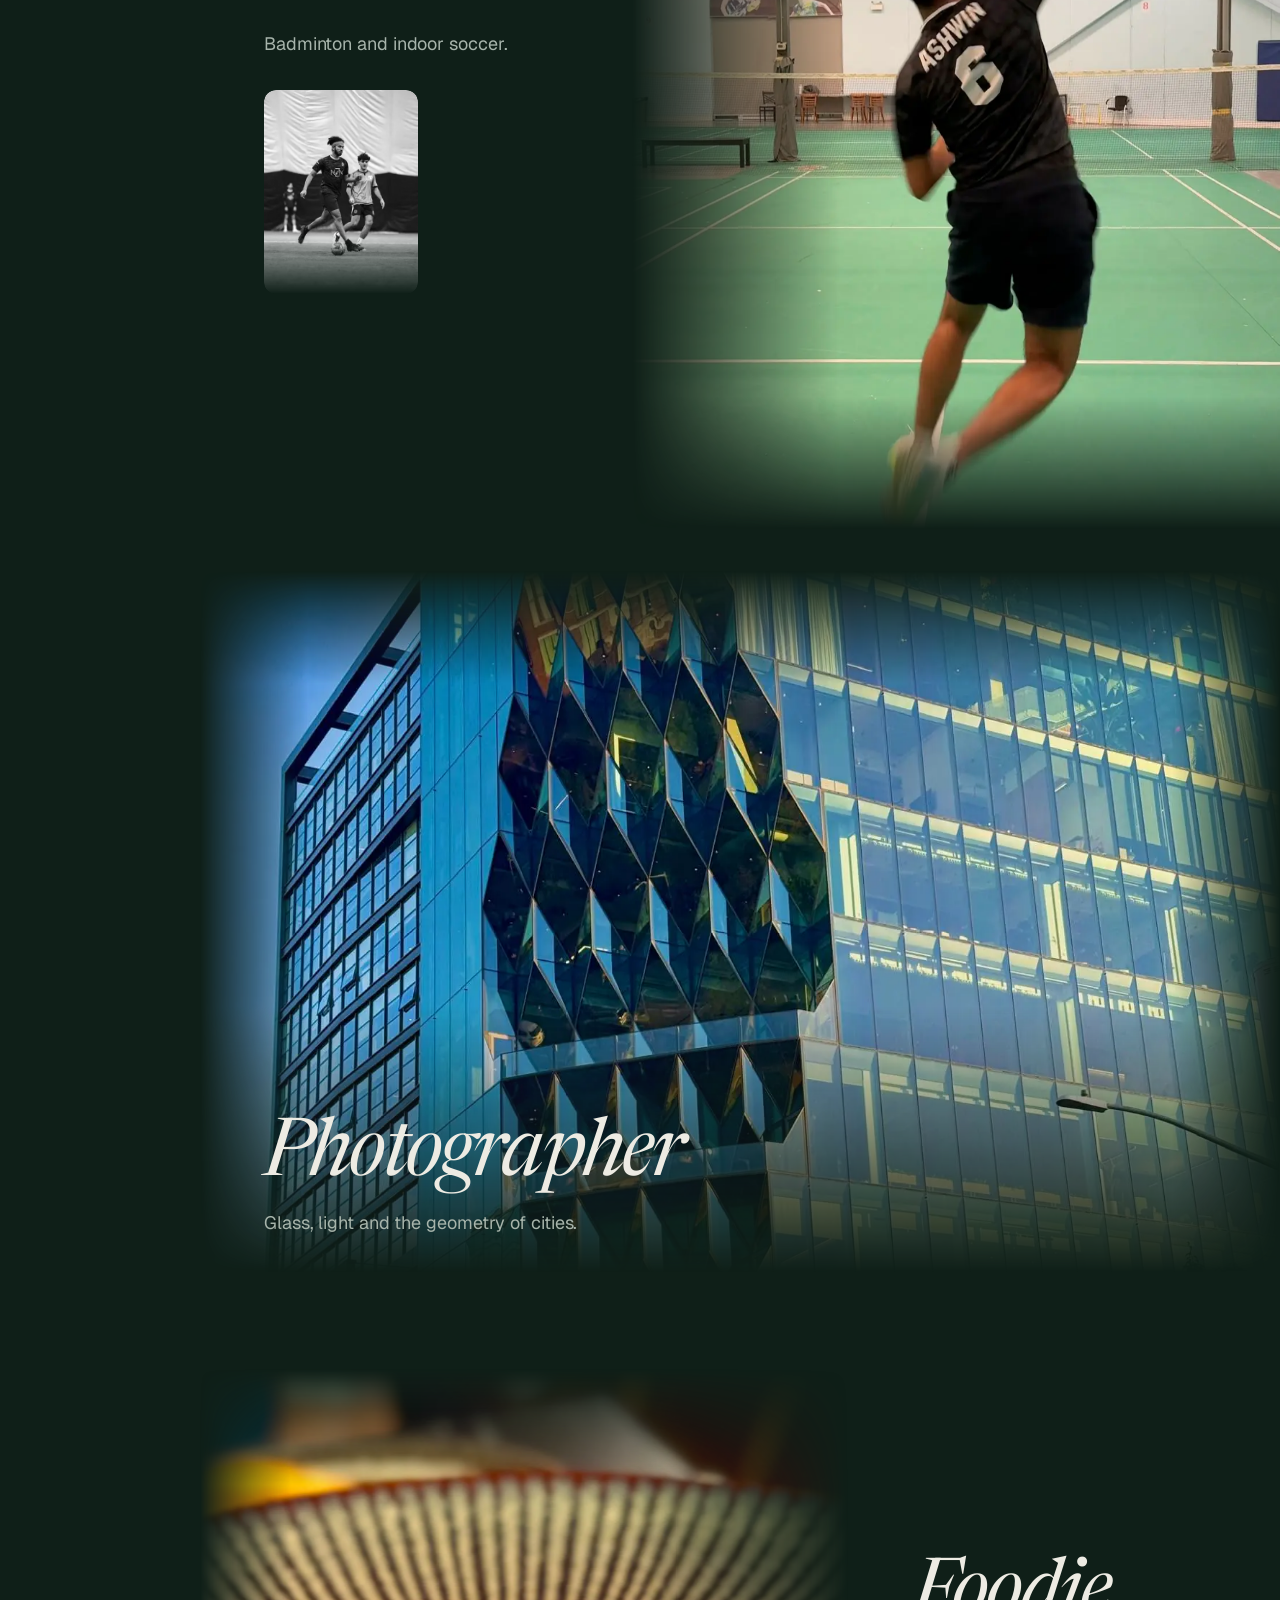
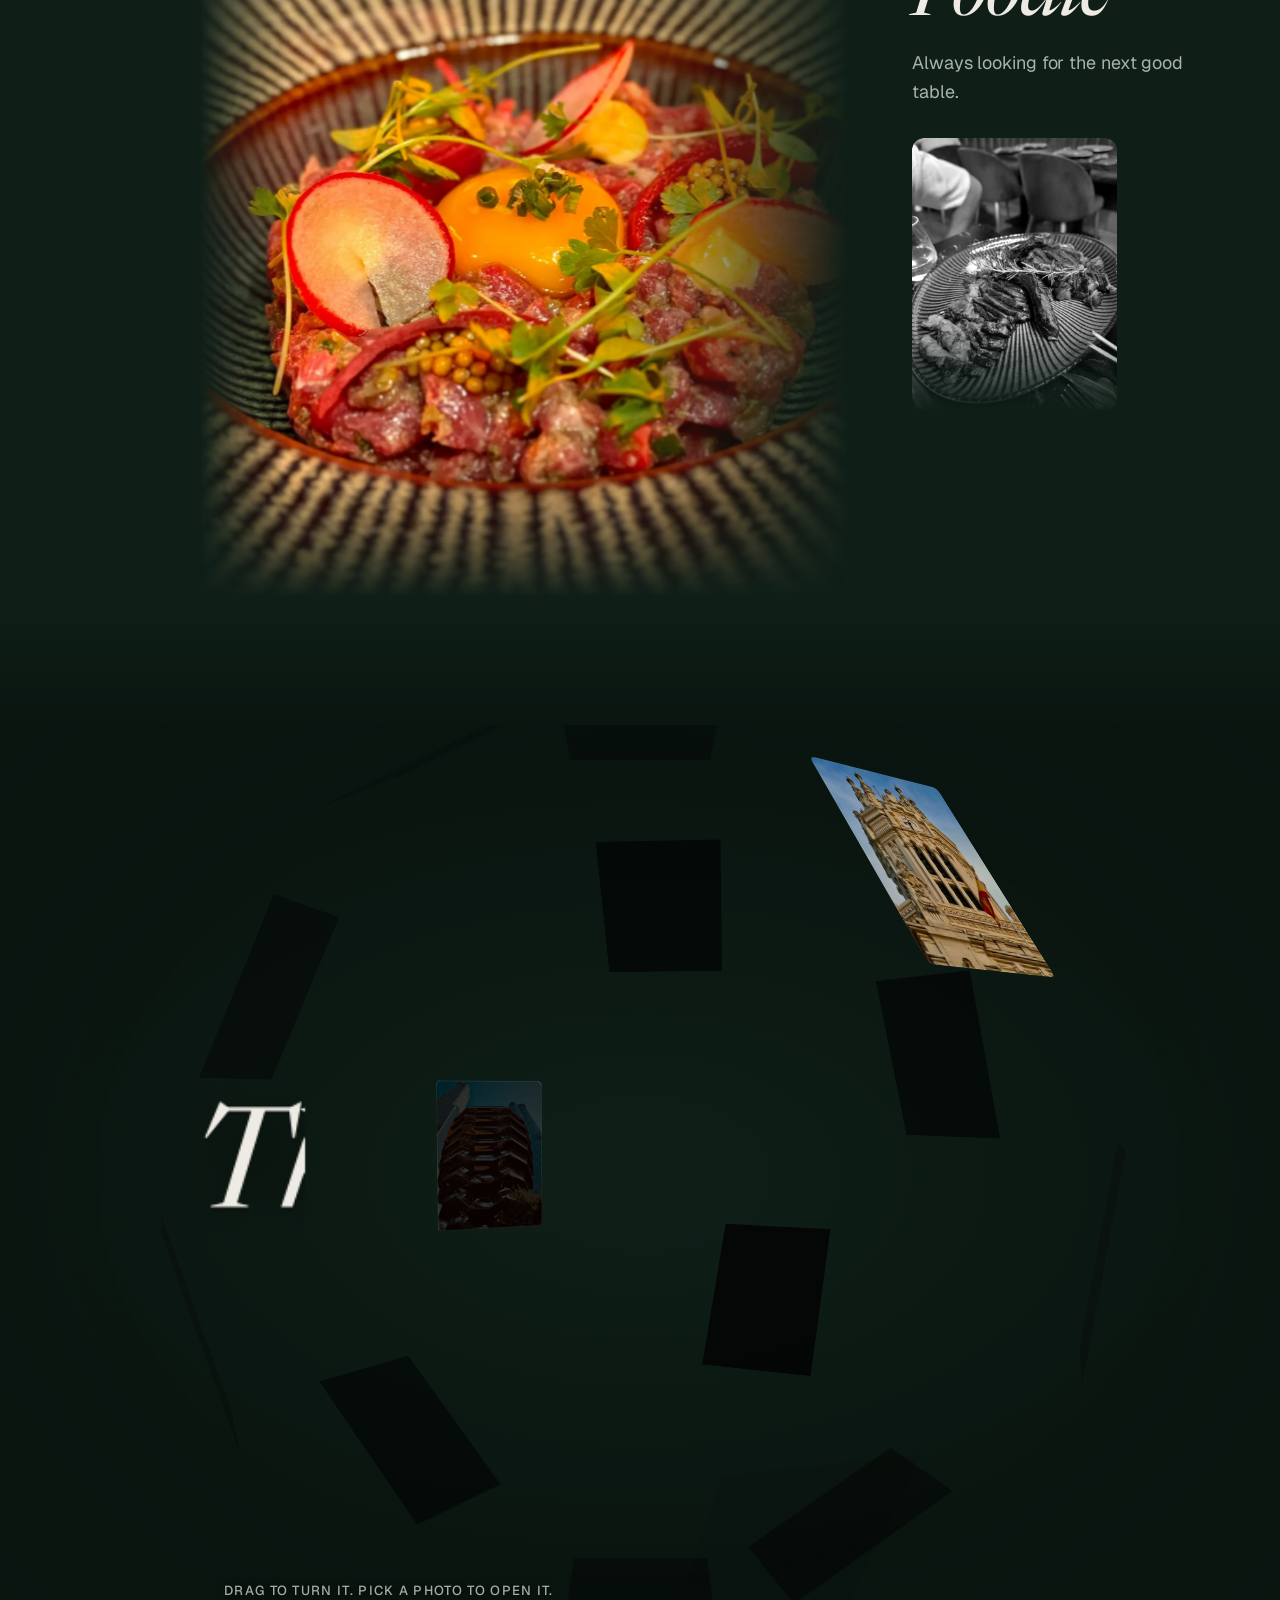
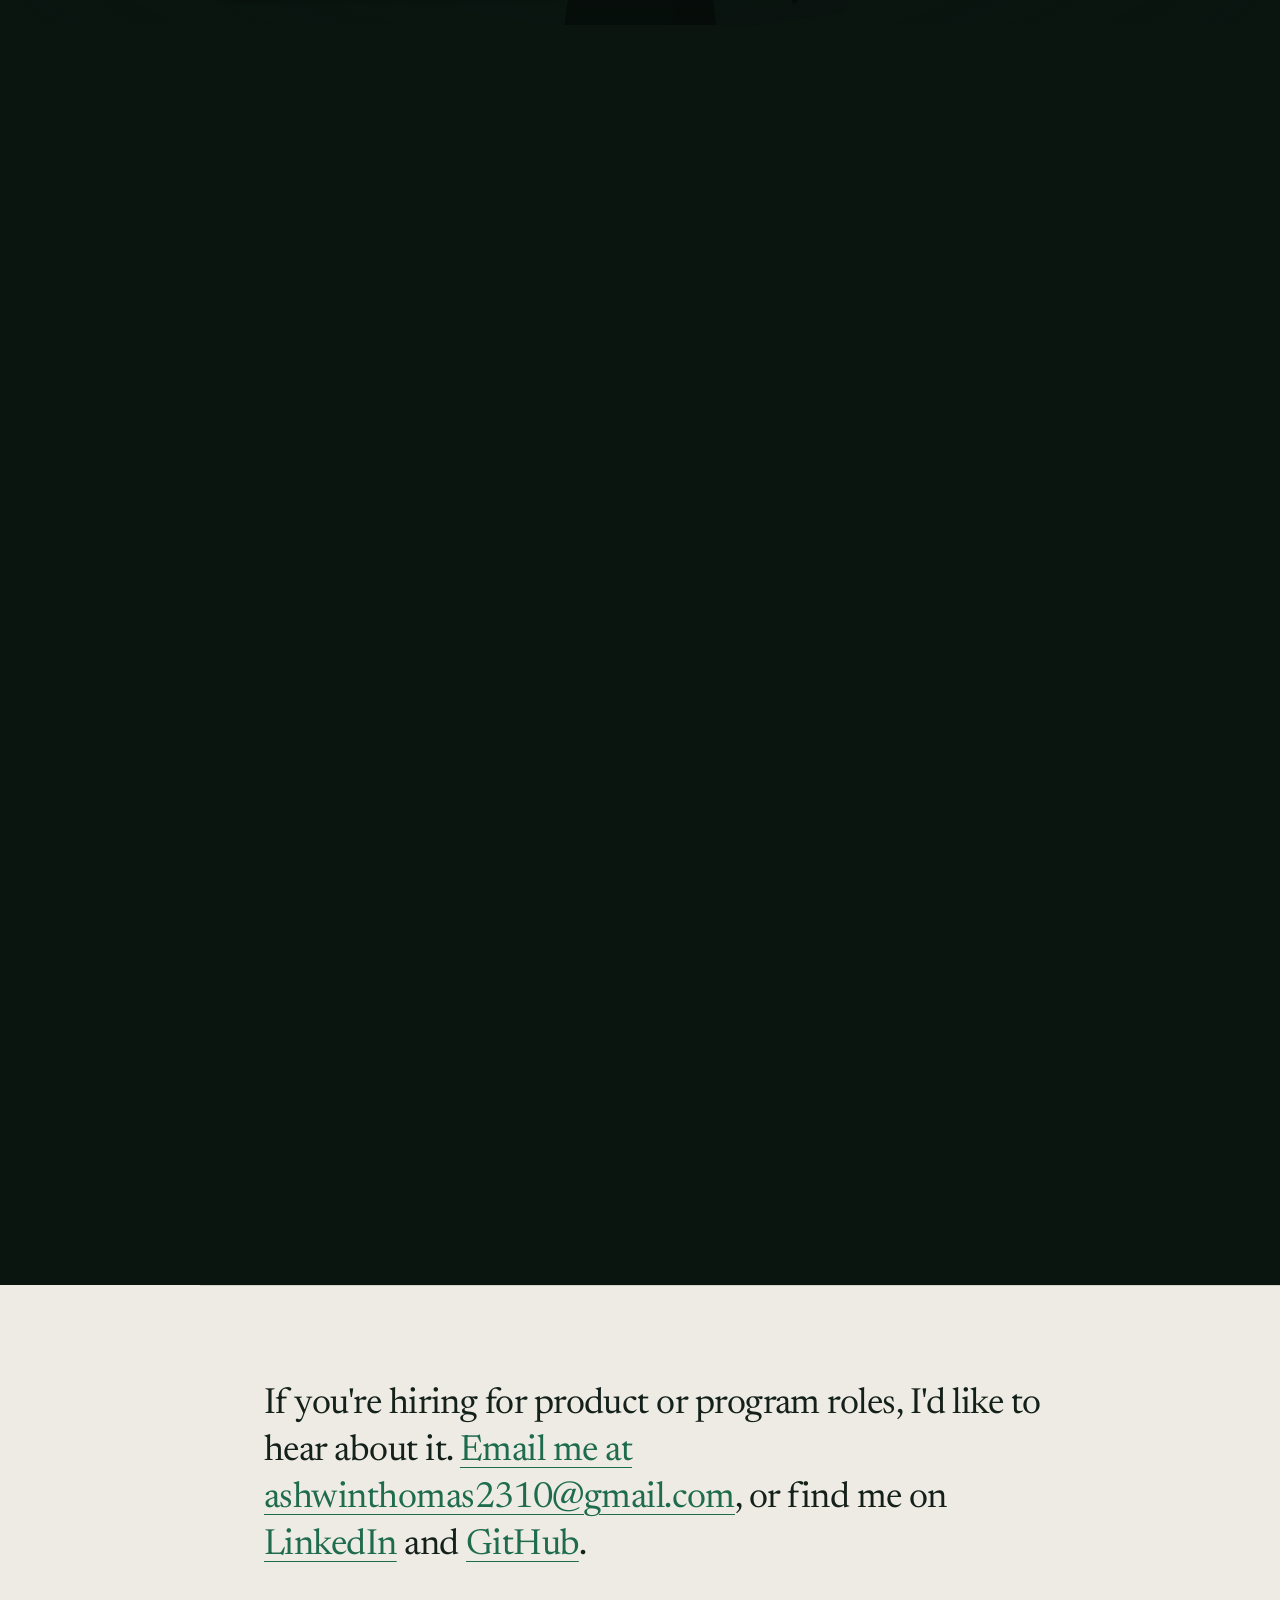
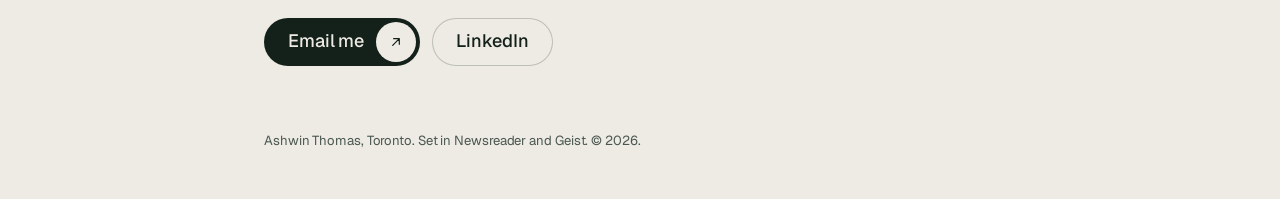
==== commit ddd289e5: "refactor: one design system, faster first paint, lighter images - Remove the loading screen; hero co" ====
--- a/builds/portfolio/site/index.html
+++ b/builds/portfolio/site/index.html
@@ -12,11 +12,12 @@
 <meta property="og:image" content="https://ashwin-thomas.vercel.app/photos/hero-1500.jpg">
 <meta name="twitter:card" content="summary_large_image">
 <meta name="theme-color" content="#EDEBE3">
-<script>document.documentElement.classList.add("js");setTimeout(function(){document.documentElement.classList.add("is-loaded")},2500)</script>
+<script>document.documentElement.classList.add("js")</script>
 <link rel="icon" href="favicon.svg" type="image/svg+xml">
+<link rel="preload" as="image" type="image/webp" href="photos/hero-1500.webp" imagesrcset="photos/hero-900.webp 900w, photos/hero-1500.webp 1500w" imagesizes="(min-width: 900px) 62vw, 100vw" fetchpriority="high">
 <link rel="preconnect" href="https://fonts.googleapis.com">
 <link rel="preconnect" href="https://fonts.gstatic.com" crossorigin>
-<link rel="stylesheet" href="https://fonts.googleapis.com/css2?family=Geist:wght@400;500;600&family=Newsreader:ital,opsz,wght@0,6..72,400;0,6..72,500;1,6..72,400&display=swap">
+<link rel="stylesheet" href="https://fonts.googleapis.com/css2?family=Geist:wght@400;500&family=Newsreader:ital,opsz,wght@0,6..72,400;1,6..72,400&display=swap">
 <link rel="stylesheet" href="scrollcraft.css">
 <link rel="stylesheet" href="site.css">
 <link rel="stylesheet" href="hero-bg.css">
@@ -42,7 +43,6 @@
 
 <a class="skip" href="#now">Skip to content</a>
 <div class="sc-grain" aria-hidden="true"></div>
-<div class="loader" data-loader aria-hidden="true"><span></span></div>
 
 <!-- The folio: margin navigation, chapter number and title, updates as chapters pass. -->
 <nav class="folio" aria-label="Chapters">
@@ -81,10 +81,10 @@
   <header class="hero ground-dark bleed" data-chapter="top" data-hero>
     <div class="hero__bg" aria-hidden="true"><canvas data-hero-bg></canvas></div>
     <div class="hero__plate" aria-hidden="true">
-      <img class="hero__img" src="photos/hero-1500.jpg"
-           srcset="photos/hero-900.jpg 900w, photos/hero-1500.jpg 1500w"
+      <img class="hero__img" src="photos/hero-1500.webp"
+           srcset="photos/hero-900.webp 900w, photos/hero-1500.webp 1500w"
            sizes="(min-width: 900px) 62vw, 100vw"
-           width="1500" height="2000" fetchpriority="high" decoding="async" alt="">
+           width="1500" height="2000" fetchpriority="high" alt="">
     </div>
     <p class="sr-only">Photo: Ashwin on the Brooklyn Bridge at dusk.</p>
 
@@ -109,7 +109,7 @@
 
   <!-- THE DOOR: a thin seam of light opens as you scroll and floods the screen with
        the bone ground of Chapter I, so the dark hero hands over to the work. -->
-  <section class="door ground-dark bleed" data-chapter="top" data-sc-act="pin" data-sc-span="2.1" data-door aria-hidden="true">
+  <section class="door ground-dark bleed" data-chapter="top" data-sc-act="pin" data-sc-span="1.5" data-door aria-hidden="true">
     <div data-sc-stage class="door__stage">
       <div class="door__halo"></div>
       <div class="door__frame"><div class="door__light"></div><div class="door__floor"></div></div>
@@ -158,7 +158,7 @@
         </div>
       </div>
       <div class="tiles" data-sc-in data-sc-stagger="70">
-        <article class="tile" data-cat="automotive" id="work-lightning">
+        <article class="tile tile--lead" data-cat="automotive" id="work-lightning">
           <p class="tile__org">Automotive · Honda Canada</p>
           <p class="tile__stat">754</p>
           <p class="tile__unit">test cases, every one passed</p>
@@ -176,7 +176,7 @@
             </dl>
           </div>
         </article>
-        <article class="tile" data-cat="automotive" id="work-cxone">
+        <article class="tile tile--lead" data-cat="automotive" id="work-cxone">
           <p class="tile__org">Automotive · Honda Canada</p>
           <p class="tile__stat">83</p>
           <p class="tile__unit">user stories from 19 legacy call flows</p>
@@ -380,12 +380,12 @@
       <div class="scene__text">
         <h3>Athlete</h3>
         <p>Badminton and indoor soccer.</p>
-        <img class="scene__thumb" src="photos/soccer-359.jpg" width="359" height="476" loading="lazy" decoding="async"
+        <img class="scene__thumb" src="photos/soccer-359.webp" width="359" height="476" loading="lazy" decoding="async"
              alt="Ashwin dribbling a ball during an indoor soccer game.">
       </div>
       <figure class="scene__media">
-        <img data-sc-parallax="-0.06" src="photos/badminton-1125.jpg"
-             srcset="photos/badminton-600.jpg 600w, photos/badminton-1125.jpg 1125w"
+        <img data-sc-parallax="-0.06" src="photos/badminton-1125.webp"
+             srcset="photos/badminton-600.webp 600w, photos/badminton-1125.webp 1125w"
              sizes="(min-width: 900px) 55vw, 100vw" width="1125" height="2000" loading="lazy" decoding="async"
              alt="Ashwin mid-jump on a badminton court, racket overhead, wearing a jersey with his name and the number 6.">
       </figure>
@@ -393,8 +393,8 @@
 
     <div class="scene scene--wide">
       <figure class="scene__media">
-        <img data-sc-parallax="-0.08" src="photos/building-1500.jpg"
-             srcset="photos/building-800.jpg 800w, photos/building-1500.jpg 1500w"
+        <img data-sc-parallax="-0.08" src="photos/building-1500.webp"
+             srcset="photos/building-800.webp 800w, photos/building-1500.webp 1500w"
              sizes="100vw" width="1500" height="2000" loading="lazy" decoding="async"
              alt="A glass office tower with a faceted, diamond-patterned facade reflecting late golden sunlight against a blue sky.">
       </figure>
@@ -406,15 +406,15 @@
 
     <div class="scene scene--left">
       <figure class="scene__media">
-        <img data-sc-parallax="-0.05" src="photos/tartare-1500.jpg"
-             srcset="photos/tartare-700.jpg 700w, photos/tartare-1500.jpg 1500w"
+        <img data-sc-parallax="-0.05" src="photos/tartare-1500.webp"
+             srcset="photos/tartare-700.webp 700w, photos/tartare-1500.webp 1500w"
              sizes="(min-width: 900px) 55vw, 100vw" width="1500" height="2000" loading="lazy" decoding="async"
              alt="Beef tartare topped with a bright egg yolk, radish slices, mustard seeds and herbs in a striped ceramic bowl.">
       </figure>
       <div class="scene__text">
         <h3>Foodie</h3>
         <p>Always looking for the next good table.</p>
-        <img class="scene__thumb scene__thumb--wide" src="photos/steak-600.jpg" width="600" height="800" loading="lazy" decoding="async"
+        <img class="scene__thumb scene__thumb--wide" src="photos/steak-600.webp" width="600" height="800" loading="lazy" decoding="async"
              alt="A sliced bone-in steak with a rosemary sprig on a striped plate.">
       </div>
     </div>
@@ -428,50 +428,50 @@
     <div data-sc-stage class="lens__stage" data-lens-stage>
       <div class="lens__world" data-lens-world>
         <div class="lens__orb" data-lens-orb>
-          <button class="lens__card" type="button" data-full="photos/reel-sintra-towers-l.jpg" data-title="Yellow towers" data-place="Pena Palace, Sintra" aria-label="Open photo: Yellow towers, Pena Palace, Sintra">
-            <img src="photos/reel-sintra-towers.jpg" width="540" height="720" loading="lazy" decoding="async" alt="Yellow towers and a dark dome of a palace against a cloudy sky.">
-          </button>
-          <button class="lens__card" type="button" data-full="photos/reel-nyc-glass-l.jpg" data-title="Folded glass" data-place="Midtown, New York" aria-label="Open photo: Folded glass, Midtown, New York">
-            <img src="photos/reel-nyc-glass.jpg" width="540" height="720" loading="lazy" decoding="async" alt="A faceted glass skyscraper rising behind an ornate street lamp.">
-          </button>
-          <button class="lens__card" type="button" data-full="photos/badminton-1125.jpg" data-title="Overhead" data-place="On court" aria-label="Open photo: Overhead, On court">
-            <img src="photos/badminton-600.jpg" width="600" height="1066" loading="lazy" decoding="async" alt="Ashwin mid-jump on a badminton court, racket overhead.">
-          </button>
-          <button class="lens__card" type="button" data-full="photos/reel-madrid-tower-l.jpg" data-title="Late sun on stone" data-place="Palacio de Cibeles, Madrid" aria-label="Open photo: Late sun on stone, Palacio de Cibeles, Madrid">
-            <img src="photos/reel-madrid-tower.jpg" width="540" height="720" loading="lazy" decoding="async" alt="A carved stone clock tower with a Spanish flag, lit by late sun.">
-          </button>
-          <button class="lens__card" type="button" data-full="photos/tartare-1500.jpg" data-title="Tartare" data-place="At the table" aria-label="Open photo: Tartare, At the table">
-            <img src="photos/tartare-700.jpg" width="700" height="934" loading="lazy" decoding="async" alt="Beef tartare topped with an egg yolk, radish and herbs.">
-          </button>
-          <button class="lens__card" type="button" data-full="photos/reel-barcelona-street-l.jpg" data-title="Looking up" data-place="Old town, Spain" aria-label="Open photo: Looking up, Old town, Spain">
-            <img src="photos/reel-barcelona-street.jpg" width="540" height="720" loading="lazy" decoding="async" alt="Ashwin photographed from below in a narrow street, balconied buildings rising to a blue sky.">
-          </button>
-          <button class="lens__card" type="button" data-full="photos/hero-1500.jpg" data-title="Dusk on the bridge" data-place="Brooklyn Bridge, New York" aria-label="Open photo: Dusk on the bridge, Brooklyn Bridge, New York">
-            <img src="photos/hero-900.jpg" width="900" height="1200" loading="lazy" decoding="async" alt="Ashwin on the Brooklyn Bridge at dusk.">
-          </button>
-          <button class="lens__card" type="button" data-full="photos/reel-vessel-l.jpg" data-title="Copper honeycomb" data-place="Hudson Yards, New York" aria-label="Open photo: Copper honeycomb, Hudson Yards, New York">
-            <img src="photos/reel-vessel.jpg" width="540" height="720" loading="lazy" decoding="async" alt="A copper honeycomb of stairways between glass towers.">
-          </button>
-          <button class="lens__card" type="button" data-full="photos/soccer-359.jpg" data-title="Indoor soccer" data-place="On the pitch" aria-label="Open photo: Indoor soccer, On the pitch">
-            <img src="photos/soccer-359.jpg" width="359" height="476" loading="lazy" decoding="async" alt="Ashwin dribbling a ball during an indoor soccer game.">
-          </button>
-          <button class="lens__card" type="button" data-full="photos/reel-sintra-clock-l.jpg" data-title="Red clock tower" data-place="Pena Palace, Sintra" aria-label="Open photo: Red clock tower, Pena Palace, Sintra">
-            <img src="photos/reel-sintra-clock.jpg" width="540" height="720" loading="lazy" decoding="async" alt="A red clock tower with cone-topped turrets above a yellow wall.">
-          </button>
-          <button class="lens__card" type="button" data-full="photos/building-1500.jpg" data-title="Glass and gold" data-place="City light" aria-label="Open photo: Glass and gold, City light">
-            <img src="photos/building-800.jpg" width="800" height="1066" loading="lazy" decoding="async" alt="A glass office tower with a diamond-patterned facade in late golden sun.">
-          </button>
-          <button class="lens__card" type="button" data-full="photos/reel-montreal-market-l.jpg" data-title="Bonsecours at dusk" data-place="Old Montreal" aria-label="Open photo: Bonsecours at dusk, Old Montreal">
-            <img src="photos/reel-montreal-market.jpg" width="540" height="720" loading="lazy" decoding="async" alt="Ashwin seated on a bench at dusk beside a domed market hall strung with lights.">
-          </button>
-          <button class="lens__card" type="button" data-full="photos/steak-1000.jpg" data-title="Bone-in" data-place="At the table" aria-label="Open photo: Bone-in, At the table">
-            <img src="photos/steak-600.jpg" width="600" height="800" loading="lazy" decoding="async" alt="A sliced bone-in steak with a rosemary sprig on a striped plate.">
-          </button>
-          <button class="lens__card" type="button" data-full="photos/reel-bryant-park-l.jpg" data-title="Yellow chairs" data-place="Bryant Park, New York" aria-label="Open photo: Yellow chairs, Bryant Park, New York">
-            <img src="photos/reel-bryant-park.jpg" width="540" height="720" loading="lazy" decoding="async" alt="Pink flowers beside yellow café tables and a green kiosk.">
-          </button>
-          <button class="lens__card" type="button" data-full="photos/portrait-1000.jpg" data-title="Railing" data-place="Brooklyn Bridge, New York" aria-label="Open photo: Railing, Brooklyn Bridge, New York">
-            <img src="photos/portrait-600.jpg" width="600" height="800" loading="lazy" decoding="async" alt="Ashwin leaning on the railing of the Brooklyn Bridge, a stone tower behind him.">
+          <button class="lens__card" type="button" data-full="photos/reel-sintra-towers-l.webp" data-title="Yellow towers" data-place="Pena Palace, Sintra" aria-label="Open photo: Yellow towers, Pena Palace, Sintra">
+            <img src="photos/reel-sintra-towers.webp" width="540" height="720" loading="lazy" decoding="async" alt="Yellow towers and a dark dome of a palace against a cloudy sky.">
+          </button>
+          <button class="lens__card" type="button" data-full="photos/reel-nyc-glass-l.webp" data-title="Folded glass" data-place="Midtown, New York" aria-label="Open photo: Folded glass, Midtown, New York">
+            <img src="photos/reel-nyc-glass.webp" width="540" height="720" loading="lazy" decoding="async" alt="A faceted glass skyscraper rising behind an ornate street lamp.">
+          </button>
+          <button class="lens__card" type="button" data-full="photos/badminton-1125.webp" data-title="Overhead" data-place="On court" aria-label="Open photo: Overhead, On court">
+            <img src="photos/badminton-600.webp" width="600" height="1066" loading="lazy" decoding="async" alt="Ashwin mid-jump on a badminton court, racket overhead.">
+          </button>
+          <button class="lens__card" type="button" data-full="photos/reel-madrid-tower-l.webp" data-title="Late sun on stone" data-place="Palacio de Cibeles, Madrid" aria-label="Open photo: Late sun on stone, Palacio de Cibeles, Madrid">
+            <img src="photos/reel-madrid-tower.webp" width="540" height="720" loading="lazy" decoding="async" alt="A carved stone clock tower with a Spanish flag, lit by late sun.">
+          </button>
+          <button class="lens__card" type="button" data-full="photos/tartare-1500.webp" data-title="Tartare" data-place="At the table" aria-label="Open photo: Tartare, At the table">
+            <img src="photos/tartare-700.webp" width="700" height="934" loading="lazy" decoding="async" alt="Beef tartare topped with an egg yolk, radish and herbs.">
+          </button>
+          <button class="lens__card" type="button" data-full="photos/reel-barcelona-street-l.webp" data-title="Looking up" data-place="Old town, Spain" aria-label="Open photo: Looking up, Old town, Spain">
+            <img src="photos/reel-barcelona-street.webp" width="540" height="720" loading="lazy" decoding="async" alt="Ashwin photographed from below in a narrow street, balconied buildings rising to a blue sky.">
+          </button>
+          <button class="lens__card" type="button" data-full="photos/hero-1500.webp" data-title="Dusk on the bridge" data-place="Brooklyn Bridge, New York" aria-label="Open photo: Dusk on the bridge, Brooklyn Bridge, New York">
+            <img src="photos/hero-900.webp" width="900" height="1200" loading="lazy" decoding="async" alt="Ashwin on the Brooklyn Bridge at dusk.">
+          </button>
+          <button class="lens__card" type="button" data-full="photos/reel-vessel-l.webp" data-title="Copper honeycomb" data-place="Hudson Yards, New York" aria-label="Open photo: Copper honeycomb, Hudson Yards, New York">
+            <img src="photos/reel-vessel.webp" width="540" height="720" loading="lazy" decoding="async" alt="A copper honeycomb of stairways between glass towers.">
+          </button>
+          <button class="lens__card" type="button" data-full="photos/soccer-359.webp" data-title="Indoor soccer" data-place="On the pitch" aria-label="Open photo: Indoor soccer, On the pitch">
+            <img src="photos/soccer-359.webp" width="359" height="476" loading="lazy" decoding="async" alt="Ashwin dribbling a ball during an indoor soccer game.">
+          </button>
+          <button class="lens__card" type="button" data-full="photos/reel-sintra-clock-l.webp" data-title="Red clock tower" data-place="Pena Palace, Sintra" aria-label="Open photo: Red clock tower, Pena Palace, Sintra">
+            <img src="photos/reel-sintra-clock.webp" width="540" height="720" loading="lazy" decoding="async" alt="A red clock tower with cone-topped turrets above a yellow wall.">
+          </button>
+          <button class="lens__card" type="button" data-full="photos/building-1500.webp" data-title="Glass and gold" data-place="City light" aria-label="Open photo: Glass and gold, City light">
+            <img src="photos/building-800.webp" width="800" height="1066" loading="lazy" decoding="async" alt="A glass office tower with a diamond-patterned facade in late golden sun.">
+          </button>
+          <button class="lens__card" type="button" data-full="photos/reel-montreal-market-l.webp" data-title="Bonsecours at dusk" data-place="Old Montreal" aria-label="Open photo: Bonsecours at dusk, Old Montreal">
+            <img src="photos/reel-montreal-market.webp" width="540" height="720" loading="lazy" decoding="async" alt="Ashwin seated on a bench at dusk beside a domed market hall strung with lights.">
+          </button>
+          <button class="lens__card" type="button" data-full="photos/steak-1000.webp" data-title="Bone-in" data-place="At the table" aria-label="Open photo: Bone-in, At the table">
+            <img src="photos/steak-600.webp" width="600" height="800" loading="lazy" decoding="async" alt="A sliced bone-in steak with a rosemary sprig on a striped plate.">
+          </button>
+          <button class="lens__card" type="button" data-full="photos/reel-bryant-park-l.webp" data-title="Yellow chairs" data-place="Bryant Park, New York" aria-label="Open photo: Yellow chairs, Bryant Park, New York">
+            <img src="photos/reel-bryant-park.webp" width="540" height="720" loading="lazy" decoding="async" alt="Pink flowers beside yellow café tables and a green kiosk.">
+          </button>
+          <button class="lens__card" type="button" data-full="photos/portrait-1000.webp" data-title="Railing" data-place="Brooklyn Bridge, New York" aria-label="Open photo: Railing, Brooklyn Bridge, New York">
+            <img src="photos/portrait-600.webp" width="600" height="800" loading="lazy" decoding="async" alt="Ashwin leaning on the railing of the Brooklyn Bridge, a stone tower behind him.">
           </button>
         </div>
         <h2 class="lens__head" data-lens-head><span class="lens__inner"><span style="--i:0">Through</span> <span style="--i:1">my</span> <span style="--i:2">lens</span></span></h2>
--- a/builds/portfolio/site/site.css
+++ b/builds/portfolio/site/site.css
@@ -9,10 +9,11 @@
   --sc-ink:        #14201A;
   --sc-ink-soft:   #4A5750;
   --sc-accent:     #1E6B4E;   /* forest, light-ground stop */
-  --sc-accent-ink: #F4F3EE;
+  --sc-accent-ink: #EDEBE3;
 
   /* Dark ground (Chapter II). Same hue, lighter accent stop. */
-  --dark-canvas:   #0F1F18;
+  --dark-canvas:   #0F1F18;   /* the one dark ground */
+  --dark-deep:     #0A1510;   /* its single deeper stop: hero base, photo sphere, overlays */
   --dark-ink:      #EDEBE3;
   --dark-ink-soft: #A7B4AB;
   --dark-accent:   #8FD6B0;
@@ -21,6 +22,15 @@
   --sc-font-text:    "Geist", system-ui, sans-serif;
   --sc-shadow-color: 150 30% 12%;
 
+  /* Type: the engine's eight-step ramp (--sc-t-xs .. --sc-t-4xl) plus one hero size.
+     Three trackings only: display (tight), headings (snug), labels (wide). */
+  --t-hero: clamp(3.25rem, 1.4rem + 8.4vw, 9.5rem);
+  --sc-track-tight: -0.035em;
+  --sc-track-snug:  -0.015em;
+  --sc-track-wide:   0.1em;
+
+  --tap: 2.75rem;   /* 44px: the smallest thing a thumb is asked to hit */
+
   --folio-w: 12.5rem;
   --ease-spring: cubic-bezier(0.23, 1, 0.32, 1);
 }
@@ -31,13 +41,20 @@
 .sc-display {
   font-family: var(--sc-font-display);
   font-weight: 400;
-  letter-spacing: -0.03em;
+  letter-spacing: var(--sc-track-tight);
   line-height: 1.04;
   text-wrap: balance;
   margin: 0;
   font-optical-sizing: auto;
 }
 
+/* One label style: small caps at two sizes, one weight, one tracking. */
+:is(.intertitle, .hero__role, .tile__org, .tile__case dt, .margin-head, .menu__eyebrow, .lens__hint, .lens__ring) {
+  font-size: var(--sc-t-xs); font-weight: 500;
+  letter-spacing: var(--sc-track-wide); text-transform: uppercase;
+}
+:is(.intertitle, .hero__role) { font-size: var(--sc-t-sm); }
+
 .sr-only {
   position: absolute; width: 1px; height: 1px; padding: 0; margin: -1px;
   overflow: hidden; clip: rect(0 0 0 0); white-space: nowrap; border: 0;
@@ -45,37 +62,13 @@
 
 .skip {
   position: fixed; left: var(--sc-4); top: var(--sc-4); z-index: 50;
-  padding: var(--sc-2) var(--sc-4);
+  padding: var(--sc-3) var(--sc-4);
   background: var(--sc-ink); color: var(--sc-canvas);
   border-radius: var(--sc-r-sm);
   transform: translateY(-200%);
   transition: transform 160ms var(--ease-spring);
 }
 .skip:focus-visible { transform: none; }
-
-/* ---------------------------------------------------------------- links -- */
-.link {
-  color: var(--sc-ink);
-  text-decoration: underline;
-  text-decoration-color: color-mix(in oklab, currentColor 40%, transparent);
-  transition: text-decoration-color 160ms var(--ease-spring), color 160ms var(--ease-spring);
-}
-.link:hover { text-decoration-color: currentColor; color: var(--sc-accent); }
-.link:active { color: var(--sc-ink); }
-
-.btn {
-  display: inline-flex; align-items: center;
-  padding: 0.7rem 1.25rem;
-  background: var(--sc-accent); color: var(--sc-accent-ink);
-  font-weight: 500; text-decoration: none; white-space: nowrap;
-  border-radius: var(--sc-r-sm);
-  box-shadow: var(--sc-e1), inset 0 1px 0 rgb(255 255 255 / 0.14);
-  transition: transform 140ms var(--ease-spring), box-shadow 160ms var(--ease-spring), opacity 140ms;
-}
-@media (hover: hover) and (pointer: fine) {
-  .btn:hover { transform: translateY(-1px); box-shadow: var(--sc-e2), inset 0 1px 0 rgb(255 255 255 / 0.14); }
-}
-.btn:active { transform: scale(0.97); box-shadow: var(--sc-e1); }
 
 /* ---------------------------------------------------------------- folio -- */
 .folio {
@@ -84,7 +77,7 @@
   color: var(--sc-ink);
 }
 .folio a { text-decoration: none; color: inherit; }
-.folio__mark { font-family: var(--sc-font-display); font-size: 1.15rem; letter-spacing: -0.01em; }
+.folio__mark { display: inline-flex; align-items: center; min-height: var(--tap); font-family: var(--sc-font-display); font-size: var(--sc-t-base); letter-spacing: var(--sc-track-snug); }
 .folio__list { list-style: none; margin: 0; padding: 0; }
 .folio__list a {
   display: inline-flex; gap: 0.6em; align-items: baseline;
@@ -122,83 +115,25 @@
 }
 @media (max-width: 1099px) {
   .folio {
-    left: 0; right: 0; top: 0;
-    display: flex; align-items: center; gap: var(--sc-4);
-    padding: var(--sc-3) var(--sc-gutter);
-    background: color-mix(in oklab, var(--sc-canvas) 92%, transparent);
-    backdrop-filter: blur(8px);
-    border-bottom: 1px solid var(--sc-hairline);
+    display: flex; align-items: center; gap: var(--sc-3);
     transition: background-color 240ms var(--ease-spring);
   }
-  .folio.is-dark { background: color-mix(in oklab, var(--dark-canvas) 92%, transparent); border-bottom-color: rgb(237 235 227 / 0.12); }
   .folio a { white-space: nowrap; }
-  .folio__list { display: flex; gap: var(--sc-4); margin-left: auto; }
-  .folio__list li { display: none; }
-  .folio__list li:has(a[aria-current="true"]) { display: block; }
-  main { padding-top: 3.25rem; }
-}
-@media (max-width: 480px) {
-  .folio { gap: var(--sc-3); }
-  .folio__mark { font-size: 1rem; }
-  .folio__list a { font-size: var(--sc-t-xs); }
-  .folio__cta { font-size: var(--sc-t-xs); }
-}
-@media (max-width: 360px) {
-  .folio__list { display: none; }
-  .folio__cta { margin-left: auto; }
-}
-
-/* ----------------------------------------------------------- title page -- */
-.title-page {
-  min-height: 100svh;
-  display: flex; align-items: flex-end;
-  padding-bottom: clamp(3rem, 12vh, 8rem);
-  padding-top: var(--sc-9);
-}
-.title-page__inner { max-width: 60rem; }
-.title-page__name {
-  font-family: var(--sc-font-display);
-  font-weight: 400;
-  font-size: clamp(3.4rem, 1.2rem + 9vw, 9.5rem);
-  line-height: 0.94;
-  letter-spacing: -0.045em;
-  margin: 0;
-}
-.title-page .sc-stack > * + *, .title-page__inner > * + * { margin-top: var(--sc-5); }
-.title-page__role {
-  margin: var(--sc-6) 0 0;
-  font-size: var(--sc-t-sm); font-weight: 500;
-  letter-spacing: var(--sc-track-wide); text-transform: uppercase;
-  color: var(--sc-accent);
-}
-.title-page__claim {
-  font-family: var(--sc-font-display);
-  font-size: var(--sc-t-xl);
-  line-height: 1.25; letter-spacing: -0.015em;
-  max-width: 30ch; margin: 0; text-wrap: balance;
-}
-.title-page__links {
-  display: flex; flex-wrap: wrap; align-items: center; gap: var(--sc-5);
-  margin: var(--sc-7) 0 0 !important;
 }
 
 /* ------------------------------------------------------- chapter spread -- */
 .chapter { border-top: 1px solid var(--sc-hairline); }
-.intertitle {
-  margin: 0 0 var(--sc-7);
-  font-size: var(--sc-t-sm); font-weight: 500;
-  letter-spacing: var(--sc-track-wide); text-transform: uppercase;
-  color: var(--sc-ink-soft);
-}
+.intertitle { margin: 0 0 var(--sc-7); color: var(--sc-ink-soft); }
 .intertitle span {
   font-family: var(--sc-font-display); font-style: italic; text-transform: none;
-  letter-spacing: 0; font-size: 1.35em; color: var(--sc-accent); margin-right: 0.5em;
+  letter-spacing: 0; font-size: var(--sc-t-lg); color: var(--sc-accent); margin-right: 0.5em;
 }
 
 .spread { display: grid; gap: var(--sc-7) var(--sc-8); }
+.spread > .intertitle { margin-bottom: 0; }
 @media (min-width: 900px) {
   .spread { grid-template-columns: minmax(0, 1fr) minmax(13rem, 17rem); }
-  .spread > .intertitle { grid-column: 1 / -1; margin-bottom: 0; }
+  .spread > .intertitle { grid-column: 1 / -1; }
   .spread__margin { padding-top: var(--sc-3); }
 }
 .spread__main { min-width: 0; }
@@ -207,14 +142,13 @@
 
 .facts { margin: 0; display: grid; gap: var(--sc-5); }
 .facts > div { border-top: 1px solid var(--sc-hairline-strong); padding-top: var(--sc-3); }
-.facts dt { font-size: var(--sc-t-xs); color: var(--sc-ink-soft); letter-spacing: 0.01em; }
+.facts dt { font-size: var(--sc-t-xs); color: var(--sc-ink-soft); }
 .facts dd {
   margin: var(--sc-1) 0 0;
   font-family: var(--sc-font-display); font-size: var(--sc-t-2xl);
-  line-height: 1.05; letter-spacing: -0.03em;
+  line-height: 1.05; letter-spacing: var(--sc-track-tight);
   font-variant-numeric: tabular-nums lining-nums;
 }
-.facts dd.facts__text { font-size: var(--sc-t-lg); line-height: 1.3; letter-spacing: -0.01em; }
 
 /* --------------------------------------------------- II: the dark ground -- */
 .ground-dark {
@@ -237,111 +171,23 @@
 }
 @media (min-width: 700px) { .ledger > li { grid-template-columns: 9.5rem minmax(0, 1fr); } }
 .ledger__when { margin: 0; font-size: var(--sc-t-sm); color: var(--sc-ink-soft); font-variant-numeric: tabular-nums; padding-top: 0.2em; }
-.ledger__what { margin: 0; font-size: var(--sc-t-lg); font-weight: 500; letter-spacing: -0.01em; line-height: 1.3; }
+.ledger__what { margin: 0; font-size: var(--sc-t-lg); font-weight: 500; letter-spacing: var(--sc-track-snug); line-height: 1.3; }
 .ledger__what span { font-weight: 400; color: var(--sc-ink-soft); }
 .ledger li p:not(.ledger__when) { margin: var(--sc-2) 0 0; max-width: 62ch; color: var(--sc-ink-soft); }
 
-.margin-head {
-  margin: 0 0 var(--sc-2);
-  font-size: var(--sc-t-xs); font-weight: 600;
-  letter-spacing: var(--sc-track-wide); text-transform: uppercase;
-}
+.margin-head { margin: 0 0 var(--sc-2); }
 .margin-head:not(:first-child) { margin-top: var(--sc-6); }
 .toolkit { margin: 0; font-size: var(--sc-t-sm); line-height: 1.7; color: var(--sc-ink-soft); }
 
-/* ---------------------------------------------------------------- photos --
-   A frame that clips, and an image a little taller than the frame so the
-   engine's parallax (translateY on the img) never shows an edge. Photos are
-   left untreated: they are his work, so no colour wash over them. */
-.photo {
-  position: relative; margin: 0; overflow: clip;
-  border-radius: var(--sc-r-md);
-  background: var(--sc-surface);
-  box-shadow: var(--sc-e2);
-}
-.photo img {
-  display: block; width: 100%; height: calc(100% + 12vh);
-  object-fit: cover;
-  margin-top: -2vh;
-}
-.photo--portrait { aspect-ratio: 3 / 4; }
-.photo--tall     { aspect-ratio: 9 / 14; }
-.photo--wide     { aspect-ratio: 4 / 3; }
-.photo--food-main { aspect-ratio: 4 / 5; }
-.photo--inset, .photo--food-side { box-shadow: var(--sc-e3); }
-.photo--inset img, .photo--food-side img { height: 100%; margin-top: 0; }
-.photo--inset     { aspect-ratio: 359 / 476; }
-.photo--food-side { aspect-ratio: 3 / 4; }
-
-/* Chapter I portrait sits at the head of the margin column. */
-.portrait { margin: 0; }
-.portrait figcaption, .facet figcaption {
-  margin-top: var(--sc-2); font-size: var(--sc-t-xs); color: var(--sc-ink-soft);
-}
-@media (min-width: 900px) {
-  .spread--portrait {
-    grid-template-areas: "title title" "main portrait" "main facts";
-    grid-template-rows: auto auto 1fr;
-  }
-  .spread--portrait > .intertitle { grid-area: title; }
-  .spread--portrait > .portrait { grid-area: portrait; padding-top: var(--sc-3); }
-  .spread--portrait > .spread__main { grid-area: main; }
-  .spread--portrait > .spread__margin { grid-area: facts; padding-top: 0; }
-}
-@media (max-width: 899px) {
-  .portrait { max-width: min(22rem, 78%); }
-}
-
 /* ----------------------------------------------------- V: off the clock -- */
 .off__head { max-width: 20ch; margin-bottom: var(--sc-9); }
-.facet { display: grid; gap: var(--sc-5) var(--sc-8); align-items: end; }
-.facet + .facet { margin-top: var(--sc-10); }
-.facet__media { position: relative; }
-.facet__text h3 {
-  margin: 0;
-  font-family: var(--sc-font-display); font-weight: 400; font-style: italic;
-  font-size: var(--sc-t-2xl); letter-spacing: -0.03em; line-height: 1;
-}
-.facet__text p { margin: var(--sc-3) 0 0; color: var(--sc-ink-soft); max-width: 26ch; }
-
-/* Athlete: tall frame, soccer inset overlapping the lower trailing corner. */
-.facet--athlete .photo--tall { width: min(100%, 30rem); }
-.facet--athlete .photo--inset {
-  position: absolute; width: clamp(7.5rem, 30%, 11rem);
-  right: 0; bottom: -2.5rem;
-}
-/* Photographer: text leads, the frame takes the wide column. */
-.facet--photo { align-items: start; }
-/* Foodie: main plate with the steak overlapping its leading edge. */
-.facet--food .photo--food-main { width: min(100%, 34rem); margin-left: auto; }
-.facet--food .photo--food-side {
-  position: absolute; width: clamp(8rem, 36%, 16rem);
-  left: 0; bottom: -3rem;
-}
-
-@media (min-width: 900px) {
-  .facet--athlete { grid-template-columns: minmax(0, 1.15fr) minmax(0, 0.85fr); }
-  .facet--athlete .photo--inset { right: 6%; }
-  .facet--photo { grid-template-columns: minmax(17rem, 0.6fr) minmax(0, 1.4fr); }
-  .facet--photo .facet__text { padding-top: var(--sc-9); }
-  .facet--food { grid-template-columns: minmax(0, 1.3fr) minmax(0, 0.7fr); }
-  .facet--food .photo--food-side { left: -2%; }
-}
-@media (max-width: 899px) {
-  .facet { gap: var(--sc-7); }
-  .facet--athlete .photo--tall { width: 82%; }
-  .facet--food .facet__media { padding-bottom: 6rem; }
-  .facet--athlete .facet__media { padding-bottom: 2.5rem; }
-  .facet--food .photo--food-main { width: 82%; }
-  .facet--photo .facet__text { order: 2; }
-}
 
 /* -------------------------------------------------------------- colophon -- */
 .colophon { border-top: 1px solid var(--sc-hairline); padding-block: var(--sc-9) var(--sc-7); }
 .colophon__ask {
   margin: 0; max-width: 40ch;
   font-family: var(--sc-font-display); font-size: var(--sc-t-xl);
-  line-height: 1.3; letter-spacing: -0.015em; text-wrap: pretty;
+  line-height: 1.3; letter-spacing: var(--sc-track-snug); text-wrap: pretty;
 }
 .colophon__ask a { color: var(--sc-accent); text-decoration-thickness: 1px; text-underline-offset: 0.2em; transition: color 160ms var(--ease-spring); }
 .colophon__ask a:hover { color: var(--sc-ink); }
@@ -349,33 +195,17 @@
 
 /* ------------------------------------------------------- phone type step -- */
 @media (max-width: 700px) {
-  .sc-display--xl { font-size: var(--sc-t-2xl); }
-  .sc-display--lg { font-size: clamp(1.9rem, 1.4rem + 2.4vw, 2.6rem); }
-  .ruler { gap: var(--sc-6); }
-  .ruler__value { font-size: var(--sc-t-xl); }
-}
-
-@media (prefers-reduced-motion: reduce) {
-  .ruler__coda { transform: none; }
-  .photo img { height: 100%; margin-top: 0; }
+  .sc-display--lg { font-size: var(--sc-t-2xl); }
 }
 
 /* ======================================================= refinements ==
-   From the TypeUI Methodical / Minimal skills: one accent reserved for
-   actions and live data, hairline construction, a precise radius scale
-   (3px controls, 6px panels, 12px feature surfaces), explicit states,
-   keyboard-first, motion only on transform and opacity. */
-:root { --r-control: 3px; --r-panel: 6px; --r-feature: 12px; --ease-out: cubic-bezier(0.23, 1, 0.32, 1); }
+   One accent reserved for actions and live data, hairline construction, the
+   engine's radius scale (6 photo edge, 12 thumbnail, 20 card, pill), explicit
+   states, keyboard-first, motion only on transform and opacity. */
+:root { --ease-out: cubic-bezier(0.23, 1, 0.32, 1); }
 html { scroll-behavior: smooth; }
-[data-chapter] { scroll-margin-top: 1.5rem; }
-@media (max-width: 1099px) { [data-chapter] { scroll-margin-top: 4rem; } }
-.btn { border-radius: var(--r-control); }
-.ruler__bar, .ruler__ghost { border-radius: var(--r-control); }
-.photo, .work__plate { border-radius: var(--r-feature); }
-
-/* Photos fade in once decoded instead of popping. Only when JS can reveal them. */
-.js .photo img { opacity: 0; transition: opacity 520ms var(--ease-out); }
-.js .photo img.is-loaded { opacity: 1; }
+[data-chapter] { scroll-margin-top: var(--sc-5); }
+@media (max-width: 1099px) { [data-chapter] { scroll-margin-top: var(--sc-8); } }
 
 /* Folio reading progress: a hairline under each chapter that fills as you read it. */
 @media (min-width: 1100px) {
@@ -387,23 +217,19 @@
   }
 }
 
-@media (prefers-reduced-motion: reduce) {
-  .js .photo img { transition: none; }
-}
-
 .now-intro { padding-bottom: var(--sc-8); }
-.now__more { margin: var(--sc-5) 0 0; }
-.now__more a { color: var(--sc-accent); text-underline-offset: .2em; text-decoration-thickness: 1px; }
+.now__more { margin: var(--sc-3) 0 0; }
+.now__more a { display: inline-block; padding-block: var(--sc-3); color: var(--sc-accent); text-underline-offset: .2em; text-decoration-thickness: 1px; }
 .now__more a:hover { color: var(--sc-ink); }
 
 /* ===================================================== floating nav pill ==
    Httpster-style: on phones the folio floats as a blurred pill off the edges. */
 @media (max-width: 1099px) {
   .folio {
-    left: 10px; right: 10px; top: 10px;
-    padding: 0.55rem 0.6rem 0.55rem 1rem;
+    left: var(--sc-3); right: var(--sc-3); top: var(--sc-3);
+    padding: var(--sc-2) var(--sc-2) var(--sc-2) var(--sc-4);
     border: 1px solid var(--sc-hairline-strong);
-    border-radius: 999px;
+    border-radius: var(--sc-r-pill);
     background: color-mix(in oklab, var(--sc-canvas) 78%, transparent);
     -webkit-backdrop-filter: blur(14px) saturate(1.2);
     backdrop-filter: blur(14px) saturate(1.2);
@@ -411,12 +237,11 @@
   }
   .folio.is-dark { background: color-mix(in oklab, var(--dark-canvas) 80%, transparent); border-color: rgb(237 235 227 / 0.16); }
   .folio__cta {
-    padding: 0.35rem 0.8rem; border-radius: 999px; text-decoration: none !important;
+    display: inline-flex; align-items: center; min-height: var(--tap);
+    padding: 0 var(--sc-4); border-radius: var(--sc-r-pill); text-decoration: none !important;
     background: var(--sc-accent); color: var(--sc-accent-ink) !important;
   }
   .folio.is-dark .folio__cta { background: var(--dark-accent); color: var(--dark-canvas) !important; }
-  main { padding-top: 0; }
-  .title-page { padding-top: 6rem; }
 }
 @media (max-width: 1099px) {
   .folio__cta:hover { color: var(--sc-accent-ink) !important; opacity: 0.9; }
@@ -434,7 +259,8 @@
    Moving glass (hero-bg.css / hero-bg.js) fills the ground. The photo sits off
    the right edge and is masked, not darkened, so it dissolves into the glass
    and the type sits on clean ground. */
-:root { --ease-rise: cubic-bezier(.22, 1, .36, 1); --cream: #F2EEE4; }
+/* --cream is the light ground seen from the dark side: the same bone, one name per role. */
+:root { --ease-rise: cubic-bezier(.22, 1, .36, 1); --cream: var(--dark-ink); }
 .hero {
   position: relative; min-height: 100svh; overflow: clip;
   display: grid; grid-template-rows: 1fr auto; align-items: end;
@@ -458,33 +284,31 @@
 }
 .hero__name {
   margin: 0; padding-bottom: .06em; font-family: var(--sc-font-display); font-weight: 400;
-  font-size: clamp(3.6rem, 1.4rem + 8.4vw, 9.5rem); line-height: .92; letter-spacing: -0.045em;
+  font-size: var(--t-hero); line-height: .92; letter-spacing: var(--sc-track-tight);
   color: var(--cream);
-  background: linear-gradient(to bottom, #FFFFFF 0%, var(--cream) 45%, rgb(242 238 228 / .74) 100%);
+  background: linear-gradient(to bottom, #FFFFFF 0%, var(--cream) 45%, rgb(237 235 227 / .74) 100%);
   -webkit-background-clip: text; background-clip: text;
   -webkit-text-fill-color: transparent;
 }
-.hero__role {
-  margin: var(--sc-6) 0 0; font-size: var(--sc-t-sm); font-weight: 500;
-  letter-spacing: var(--sc-track-wide); text-transform: uppercase; color: var(--dark-accent);
-}
+.hero__role { margin: var(--sc-6) 0 0; color: var(--dark-accent); text-wrap: balance; }
 .hero__claim {
   margin: var(--sc-4) 0 0; max-width: 30ch;
-  font-family: var(--sc-font-display); font-size: var(--sc-t-xl); line-height: 1.25; letter-spacing: -0.015em;
+  font-family: var(--sc-font-display); font-size: var(--sc-t-xl); line-height: 1.25; letter-spacing: var(--sc-track-snug);
   color: color-mix(in oklab, var(--cream) 86%, transparent); text-wrap: balance;
 }
 .hero__actions { display: flex; flex-wrap: wrap; align-items: center; gap: var(--sc-5); margin-top: var(--sc-7); }
 
 .pill {
-  display: inline-flex; align-items: center; height: 3rem; padding: 0 1.5rem;
-  border-radius: 999px; background: var(--cream); color: #12140F;
+  display: inline-flex; align-items: center; height: 3rem; padding: 0 var(--sc-5);
+  border-radius: var(--sc-r-pill); background: var(--cream); color: var(--dark-canvas);
   font-weight: 500; text-decoration: none; white-space: nowrap;
   transition: transform 220ms var(--ease-rise), background-color 200ms var(--ease-rise);
 }
-.pill:hover { transform: translateY(-1px); background: #FFFFFF; }
+.pill:hover { transform: translateY(-1px); }
 .pill:active { transform: scale(.97); }
 .ghost {
-  color: var(--cream); text-decoration: none; font-weight: 500; letter-spacing: .01em;
+  min-height: var(--tap); align-items: center;
+  color: var(--cream); text-decoration: none; font-weight: 500;
   transition: opacity 180ms var(--ease-rise);
 }
 .ghost:hover { opacity: .65; }
@@ -497,7 +321,7 @@
   transition: background-color 300ms var(--ease-rise), color 300ms var(--ease-rise), transform 200ms var(--ease-rise);
 }
 .go svg { width: 1.25rem; height: 1.25rem; fill: none; stroke: currentColor; stroke-width: 1.6; stroke-linecap: round; stroke-linejoin: round; }
-.go:hover, .go:focus-visible { background: var(--cream); color: #12140F; }
+.go:hover, .go:focus-visible { background: var(--cream); color: var(--dark-canvas); }
 .go:active { transform: scale(.94); }
 .go:focus-visible { outline: 2px solid var(--dark-accent); outline-offset: 3px; }
 
@@ -505,8 +329,8 @@
   position: relative; z-index: 1;
   display: flex; flex-wrap: wrap; gap: var(--sc-3) var(--sc-7);
   padding: var(--sc-5) var(--sc-gutter) var(--sc-6);
-  border-top: 1px solid rgb(242 238 228 / .12);
-  font-size: var(--sc-t-sm); font-weight: 500; letter-spacing: .02em; color: #8E9A93;
+  border-top: 1px solid rgb(237 235 227 / .12);
+  font-size: var(--sc-t-sm); font-weight: 500; color: var(--dark-ink-soft);
 }
 
 /* Phones: the photo becomes the full background; fades darken where the copy sits. */
@@ -515,28 +339,16 @@
   .hero__img { object-position: 36% 22%; }
   .hero__copy { padding-top: 40svh; }
   .hero__strip { gap: var(--sc-2) var(--sc-5); font-size: var(--sc-t-xs); }
-  .go { width: 2.9rem; height: 2.9rem; }
-}
-
-/* ========================================================== loader + rise == */
-.loader { display: none; }
-.js .loader {
-  position: fixed; inset: 0; z-index: 60; display: grid; place-items: center;
-  background: var(--dark-canvas); transition: opacity 900ms ease, visibility 0s 900ms;
-}
-.js .loader span { width: 9px; height: 9px; border-radius: 50%; background: var(--cream); animation: pulse 1.2s ease-in-out infinite; }
-@keyframes pulse { 50% { transform: scale(.4); opacity: .4; } }
-.js.is-loaded .loader { opacity: 0; visibility: hidden; }
-
-.js .rise { opacity: 0; transform: translateY(14px); }
-.js.is-loaded .rise {
-  opacity: 1; transform: none;
-  transition: opacity 900ms var(--ease-rise), transform 900ms var(--ease-rise);
-  transition-delay: calc(250ms + var(--r, 0) * 80ms);
-}
+}
+
+/* ================================================================== rise ==
+   The page is static, so nothing waits behind a loading screen. The hero copy
+   settles in once, quickly, with a CSS animation that needs no script. */
+.js .rise { animation: rise 520ms var(--ease-rise) both; animation-delay: calc(var(--r, 0) * 50ms); }
+@keyframes rise { from { opacity: 0; transform: translateY(10px); } }
 
 /* ============================================== V: scenes on dark ground == */
-.off { padding-bottom: var(--sc-10); }
+.off { padding-bottom: var(--sc-10); background: linear-gradient(to bottom, var(--dark-canvas) calc(100% - var(--sc-10)), var(--dark-deep)); }
 .off__intro { padding-bottom: var(--sc-8); }
 .off__head { max-width: 20ch; color: var(--cream); }
 .scene { position: relative; display: grid; align-items: center; }
@@ -546,12 +358,12 @@
 .scene__text { padding: 0 var(--sc-gutter); position: relative; z-index: 1; }
 .scene__text h3 {
   margin: 0; font-family: var(--sc-font-display); font-weight: 400; font-style: italic;
-  font-size: var(--sc-t-3xl); letter-spacing: -0.035em; line-height: 1; color: var(--cream);
+  font-size: var(--sc-t-3xl); letter-spacing: var(--sc-track-tight); line-height: 1; color: var(--cream);
 }
 .scene__text p { margin: var(--sc-3) 0 0; color: var(--dark-ink-soft); max-width: 28ch; }
 .scene__thumb {
   display: block; margin-top: var(--sc-6); width: clamp(7rem, 12vw, 10rem); height: auto;
-  border-radius: var(--r-feature);
+  border-radius: var(--sc-r-md);
   -webkit-mask-image: linear-gradient(to bottom, #000 70%, transparent);
           mask-image: linear-gradient(to bottom, #000 70%, transparent);
 }
@@ -598,11 +410,11 @@
 /* ============================================================ phone menu == */
 .folio__burger { display: none; }
 @media (max-width: 1099px) {
-  .folio__list { display: none !important; }
+  .folio__list { display: none; }
   .folio__cta { margin-left: auto; }
   .folio__burger {
-    display: grid; place-content: center; gap: 5px; width: 2.4rem; height: 2.4rem; margin-left: var(--sc-2);
-    border-radius: 999px; border: 1px solid var(--sc-hairline-strong); background: transparent; color: inherit; cursor: pointer;
+    display: grid; place-content: center; gap: 5px; width: var(--tap); height: var(--tap); margin-left: var(--sc-1);
+    border-radius: var(--sc-r-pill); border: 1px solid var(--sc-hairline-strong); background: transparent; color: inherit; cursor: pointer;
     transition: transform 160ms var(--ease-rise);
   }
   .folio__burger:active { transform: scale(.94); }
@@ -610,27 +422,27 @@
   .folio__burger i { display: block; width: 16px; height: 1.5px; background: currentColor; border-radius: 2px; transition: transform 300ms var(--ease-rise); }
   .menu-open .folio__burger i:first-child { transform: translateY(3.25px) rotate(45deg); }
   .menu-open .folio__burger i:last-child { transform: translateY(-3.25px) rotate(-45deg); }
-  .menu-open .folio { color: var(--cream); background: rgb(15 31 24 / .5); border-color: rgb(242 238 228 / .16); }
+  .menu-open .folio { color: var(--cream); background: color-mix(in srgb, var(--dark-canvas) 50%, transparent); border-color: rgb(237 235 227 / .16); }
 }
 .menu {
   position: fixed; inset: 0; z-index: 15; display: none;
-  background: linear-gradient(180deg, rgb(15 31 24 / .97), rgb(10 21 16 / .99));
+  background: color-mix(in srgb, var(--dark-deep) 97%, transparent);
   -webkit-backdrop-filter: blur(16px); backdrop-filter: blur(16px);
   color: var(--cream);
   opacity: 0; visibility: hidden; transition: opacity 420ms var(--ease-rise), visibility 0s 420ms;
 }
 @media (max-width: 1099px) { .menu { display: block; } }
 .menu-open .menu { opacity: 1; visibility: visible; transition: opacity 420ms var(--ease-rise); }
-.menu__inner { padding: 6.5rem var(--sc-gutter) var(--sc-7); display: flex; flex-direction: column; min-height: 100%; }
-.menu__eyebrow { margin: 0 0 var(--sc-5); font-size: var(--sc-t-xs); letter-spacing: var(--sc-track-wide); text-transform: uppercase; color: #8E9A93; }
+.menu__inner { padding: var(--sc-9) var(--sc-gutter) var(--sc-7); display: flex; flex-direction: column; min-height: 100%; }
+.menu__eyebrow { margin: 0 0 var(--sc-5); color: var(--dark-ink-soft); }
 .menu__list { list-style: none; margin: 0; padding: 0; display: grid; gap: var(--sc-2); }
 .menu__list a {
   display: flex; align-items: baseline; gap: .6em; padding: .35em 0;
-  font-family: var(--sc-font-display); font-size: clamp(2rem, 9vw, 2.6rem); letter-spacing: -0.03em; line-height: 1.1;
+  font-family: var(--sc-font-display); font-size: var(--sc-t-2xl); letter-spacing: var(--sc-track-tight); line-height: 1.1;
   color: var(--cream); text-decoration: none;
 }
-.menu__list a span { font-size: .45em; font-style: italic; color: var(--dark-accent); min-width: 1.8em; }
-.menu__list a:focus-visible { outline: 2px solid var(--dark-accent); outline-offset: 4px; border-radius: var(--r-control); }
+.menu__list a span { font-size: var(--sc-t-base); font-style: italic; letter-spacing: 0; color: var(--dark-accent); min-width: 1.8em; }
+.menu__list a:focus-visible { outline: 2px solid var(--dark-accent); outline-offset: 4px; border-radius: var(--sc-r-sm); }
 .menu__foot { margin-top: auto; padding-top: var(--sc-8); display: flex; align-items: center; gap: var(--sc-6); }
 .menu :is(.menu__eyebrow, .menu__list li, .menu__foot) { opacity: 0; transform: translateY(12px); transition: opacity 420ms var(--ease-rise), transform 520ms var(--ease-rise); }
 .menu-open .menu :is(.menu__eyebrow, .menu__list li, .menu__foot) { opacity: 1; transform: none; }
@@ -644,8 +456,7 @@
 html.menu-open { overflow: hidden; }
 
 @media (prefers-reduced-motion: reduce) {
-  .js .loader span { animation: none; }
-  .js .rise, .js.is-loaded .rise { transform: none; transition: opacity 300ms linear; transition-delay: 0ms; }
+  .js .rise { animation: none; }
   .menu, .menu *, .folio__burger i { transition-duration: 1ms !important; transition-delay: 0ms !important; }
 }
 
@@ -681,7 +492,14 @@
     -webkit-mask-composite: source-over; mask-composite: add;
   }
   .hero__img { object-position: 38% 35%; }
-  .hero__copy { padding-top: 60svh; padding-bottom: var(--sc-6); }
-  .hero__name { font-size: clamp(3.2rem, 15vw, 4.6rem); }
+  .hero__copy { padding-top: 50svh; padding-bottom: var(--sc-6); }
   .hero__role { margin-top: var(--sc-4); }
-}
+  .hero__actions { margin-top: var(--sc-5); }
+}
+/* Narrow phones: Email me and the arrow share the first row, so the main action
+   is on the first screen; LinkedIn and GitHub sit on the row below. */
+@media (max-width: 480px) {
+  .hero__actions { display: grid; grid-template-columns: auto auto 1fr; gap: var(--sc-2) var(--sc-5); }
+  .hero__actions .pill { grid-column: 1 / 3; justify-self: start; }
+  .hero__actions .go { grid-column: 3; grid-row: 1; justify-self: end; margin-left: 0; }
+}
--- a/builds/portfolio/site/hero-bg.css
+++ b/builds/portfolio/site/hero-bg.css
@@ -10,7 +10,7 @@
     radial-gradient(55% 60% at 88% 30%, rgb(30 107 78 / 0.55), transparent 70%),
     radial-gradient(45% 55% at 8% 12%, rgb(143 214 176 / 0.22), transparent 70%),
     radial-gradient(60% 50% at 30% 95%, rgb(16 74 52 / 0.6), transparent 70%),
-    #08110D;
+    var(--dark-deep);
 }
 .hero__bg canvas {
   position: absolute; inset: 0; width: 100%; height: 100%; display: block;
@@ -20,9 +20,9 @@
 .hero__bg::after {
   content: ""; position: absolute; inset: 0;
   background:
-    radial-gradient(60% 70% at 12% 78%, rgb(8 17 13 / 0.6), rgb(8 17 13 / 0.25) 60%, transparent 100%),
+    radial-gradient(60% 70% at 12% 78%, rgb(10 21 16 / 0.6), rgb(10 21 16 / 0.25) 60%, transparent 100%),
     var(--hero-photo-ground, none),
-    linear-gradient(to bottom, rgb(8 17 13 / 0.45) 0%, transparent 18%, transparent 68%, rgb(15 31 24 / 0.8) 88%, var(--dark-canvas) 100%);
+    linear-gradient(to bottom, rgb(10 21 16 / 0.45) 0%, transparent 18%, transparent 68%, rgb(15 31 24 / 0.8) 88%, var(--dark-canvas) 100%);
 }
 
 @media (prefers-reduced-motion: reduce) {
@@ -31,8 +31,8 @@
 
 /* Where the photo sits: right side on wide screens, the top on phones. */
 @media (min-width: 900px) {
-  .hero__bg { --hero-photo-ground: linear-gradient(to right, transparent 34%, rgb(12 24 19 / 0.7) 50%, #0C1813 64%); }
+  .hero__bg { --hero-photo-ground: linear-gradient(to right, transparent 34%, rgb(10 21 16 / 0.7) 50%, var(--dark-deep) 64%); }
 }
 @media (max-width: 899px) {
-  .hero__bg { --hero-photo-ground: linear-gradient(to bottom, #0C1813 0%, #0C1813 38%, rgb(12 24 19 / 0.6) 54%, transparent 70%); }
+  .hero__bg { --hero-photo-ground: linear-gradient(to bottom, var(--dark-deep) 0%, var(--dark-deep) 38%, rgb(10 21 16 / 0.6) 54%, transparent 70%); }
 }
--- a/builds/portfolio/site/door.css
+++ b/builds/portfolio/site/door.css
@@ -28,12 +28,12 @@
 .door__light {
   position: absolute; inset: 0;
   background: var(--sc-canvas);
-  box-shadow: 0 0 2px rgb(242 238 228 / 0.9);
+  box-shadow: 0 0 2px rgb(237 235 227 / 0.9);
 }
 /* Light spilling onto the floor below the opening. */
 .door__floor {
   position: absolute; left: -60%; right: -60%; top: 100%; height: 70%;
-  background: radial-gradient(50% 100% at 50% 0%, rgb(242 238 228 / 0.28), rgb(242 238 228 / 0.06) 45%, transparent 75%);
+  background: radial-gradient(50% 100% at 50% 0%, rgb(237 235 227 / 0.28), rgb(237 235 227 / 0.06) 45%, transparent 75%);
 }
 /* The opening hands over to Chapter I with no seam. */
 .door + #now > .chapter:first-child { border-top: 0; }
@@ -43,7 +43,7 @@
   position: absolute; left: 50%; top: 50%;
   width: 34vmin; height: 78vh; margin: -39vh 0 0 -17vmin;
   border-radius: 50%;
-  background: radial-gradient(closest-side, rgb(242 238 228 / 0.55), rgb(143 214 176 / 0.12) 55%, transparent);
+  background: radial-gradient(closest-side, rgb(237 235 227 / 0.55), rgb(143 214 176 / 0.12) 55%, transparent);
   filter: blur(24px);
   opacity: var(--glow);
   transform: scaleX(calc(1 + var(--sx) * 6));
@@ -65,23 +65,23 @@
 .door__fog--a {
   bottom: -6%; height: 42%;
   background:
-    radial-gradient(28% 50% at 20% 60%, rgb(242 238 228 / 0.14), transparent 70%),
-    radial-gradient(22% 45% at 55% 70%, rgb(242 238 228 / 0.12), transparent 70%),
-    radial-gradient(30% 50% at 85% 55%, rgb(242 238 228 / 0.10), transparent 70%);
+    radial-gradient(28% 50% at 20% 60%, rgb(237 235 227 / 0.14), transparent 70%),
+    radial-gradient(22% 45% at 55% 70%, rgb(237 235 227 / 0.12), transparent 70%),
+    radial-gradient(30% 50% at 85% 55%, rgb(237 235 227 / 0.10), transparent 70%);
   animation: door-drift 46s linear infinite alternate;
 }
 .door__fog--b {
   bottom: 4%; height: 34%;
   background:
     radial-gradient(25% 50% at 35% 50%, rgb(216 230 220 / 0.10), transparent 70%),
-    radial-gradient(30% 45% at 75% 60%, rgb(242 238 228 / 0.09), transparent 70%);
+    radial-gradient(30% 45% at 75% 60%, rgb(237 235 227 / 0.09), transparent 70%);
   animation: door-drift 64s linear infinite alternate-reverse;
 }
 .door__fog--c {
   top: 30%; height: 30%; opacity: 0.6;
   background:
-    radial-gradient(20% 40% at 30% 50%, rgb(242 238 228 / 0.07), transparent 70%),
-    radial-gradient(24% 40% at 68% 45%, rgb(242 238 228 / 0.06), transparent 70%);
+    radial-gradient(20% 40% at 30% 50%, rgb(237 235 227 / 0.07), transparent 70%),
+    radial-gradient(24% 40% at 68% 45%, rgb(237 235 227 / 0.06), transparent 70%);
   animation: door-drift 80s linear infinite alternate;
 }
 @keyframes door-drift {
@@ -92,7 +92,7 @@
 .door__line {
   position: absolute; left: 0; right: 0; bottom: 12vh; margin: 0;
   text-align: center; color: var(--cream);
-  font-size: clamp(1.6rem, 3.2vw, 2.6rem); font-style: italic;
+  font-size: var(--sc-t-xl); font-style: italic;
   opacity: var(--line);
   transform: translateY(calc((1 - var(--line)) * -14px));
 }
--- a/builds/portfolio/site/touches.css
+++ b/builds/portfolio/site/touches.css
@@ -15,10 +15,10 @@
 .ghost:hover { opacity: 1; }   /* the swap carries the hover now */
 
 /* ---- arrow chip: a small round badge that turns to point the way */
-.pill--chip { gap: .75rem; padding-right: .375rem; }
+.pill--chip { gap: var(--sc-3); padding-right: var(--sc-1); }
 .chip {
   display: grid; place-items: center; flex: none;
-  width: 2.25rem; height: 2.25rem; border-radius: 50%;
+  width: 2.5rem; height: 2.5rem; border-radius: 50%;
   background: var(--dark-canvas); color: var(--cream);
   transition: transform 460ms var(--ease-rise);
 }
@@ -42,14 +42,11 @@
 
 /* ---- photos come into colour under the pointer (pointer devices only) */
 @media (hover: hover) and (pointer: fine) {
-  .scene__thumb, .photo--portrait img {
+  .scene__thumb {
     filter: grayscale(1) contrast(1.04);
-    transition: filter 700ms var(--ease-rise);
+    transition: filter 700ms var(--ease-rise), transform 700ms var(--ease-rise);
   }
-  /* The portrait's transform belongs to the parallax; only the thumbs scale. */
-  .scene__thumb { transition: filter 700ms var(--ease-rise), transform 700ms var(--ease-rise); }
-  .scene__thumb:hover, .photo--portrait:hover img { filter: none; }
-  .scene__thumb:hover { transform: scale(1.03); }
+  .scene__thumb:hover { filter: none; transform: scale(1.03); }
 }
 
 @media (prefers-reduced-motion: reduce) {
--- a/builds/portfolio/site/lens.css
+++ b/builds/portfolio/site/lens.css
@@ -8,13 +8,15 @@
   --persp: 1150px;
   --hw: min(56vw, 640px);
   --cw: 180px;   /* card width, set by lens.js from the sphere radius */
-  background: #0B1611;
+  background: var(--dark-deep);
 }
+/* The stage runs under the side nav, so the ground is one unbroken field. */
+@media (min-width: 1100px) { .lens.bleed { padding-left: 0; } }
 
 .lens__stage {
   height: 100vh; height: 100svh; overflow: hidden;    /* sticky comes from the engine */
   perspective: var(--persp); perspective-origin: 50% 50%;
-  background: radial-gradient(70% 60% at 50% 50%, #12231B 0%, #0B1611 60%, #070E0A 100%);
+  background: radial-gradient(70% 60% at 50% 50%, var(--dark-canvas) 0%, var(--dark-deep) 70%);
   touch-action: pan-y;          /* vertical swipes still scroll the page */
   user-select: none; -webkit-user-select: none;
 }
@@ -32,7 +34,7 @@
   position: absolute; top: 0; left: 0;
   width: var(--cw); height: calc(var(--cw) * 4 / 3);
   margin: calc(var(--cw) * -2 / 3) 0 0 calc(var(--cw) / -2);
-  padding: 0; border: 0; background: #0A120E; border-radius: 4px;
+  padding: 0; border: 0; background: var(--dark-deep); border-radius: var(--sc-r-sm);
   overflow: hidden; cursor: inherit;
   --d: 0;
 }
@@ -41,9 +43,9 @@
   transition: transform 500ms var(--ease-rise);
 }
 .lens__card::after {
-  content: ""; position: absolute; inset: 0; border-radius: 4px; pointer-events: none;
+  content: ""; position: absolute; inset: 0; border-radius: var(--sc-r-sm); pointer-events: none;
   background: rgb(0 0 0 / var(--d));
-  box-shadow: inset 0 0 0 1px rgb(242 238 228 / 0.08);
+  box-shadow: inset 0 0 0 1px rgb(237 235 227 / 0.08);
 }
 .lens__card:hover img { transform: scale(1.045); }
 .lens__card:focus-visible { outline: 2px solid var(--dark-accent); outline-offset: 3px; }
@@ -54,7 +56,7 @@
   width: var(--hw); margin: 0 0 0 calc(var(--hw) / -2);
   text-align: center; pointer-events: none;
   font-family: var(--sc-font-display); font-weight: 400; font-style: italic;
-  font-size: clamp(30px, 5.2vw, 76px); line-height: 1.04; letter-spacing: -0.03em;
+  font-size: var(--sc-t-3xl); line-height: 1.04; letter-spacing: var(--sc-track-tight);
   color: var(--cream);
   text-shadow: 0 1px 2px rgb(0 0 0 / .55), 0 4px 30px rgb(0 0 0 / .75);
 }
@@ -68,14 +70,13 @@
 
 .lens__vig {
   position: absolute; inset: 0; pointer-events: none; z-index: 2;
-  background: radial-gradient(ellipse 88% 92% at 50% 50%, transparent 48%, rgb(0 0 0 / .26) 80%, rgb(0 0 0 / .7) 100%);
+  background: radial-gradient(ellipse 88% 92% at 50% 50%, transparent 48%, rgb(10 21 16 / .3) 80%, rgb(10 21 16 / .75) 100%);
   transition: opacity 400ms var(--ease-rise);
 }
 
 .lens__hint {
   position: absolute; z-index: 3; left: var(--sc-5); bottom: var(--sc-5); margin: 0;
-  font-size: var(--sc-t-xs); letter-spacing: .14em; text-transform: uppercase;
-  color: rgb(242 238 228 / .62); pointer-events: none; text-shadow: 0 1px 8px rgb(0 0 0 / .8);
+  color: rgb(237 235 227 / .7); pointer-events: none; text-shadow: 0 1px 8px rgb(0 0 0 / .8);
   transition: opacity 400ms var(--ease-rise);
 }
 .lens__hint-touch { display: none; }
@@ -87,13 +88,12 @@
   position: absolute; z-index: 4; top: 0; left: 0; pointer-events: none;
   width: 64px; height: 64px; margin: -32px 0 0 -32px; border-radius: 50%;
   display: grid; place-items: center;
-  border: 1px solid rgb(242 238 228 / .6); color: var(--cream);
-  font-size: 10px; letter-spacing: .16em; text-transform: uppercase;
+  border: 1px solid rgb(237 235 227 / .6); color: var(--cream);
   opacity: 0; transition: opacity 250ms var(--ease-rise);
 }
 .lens__ring span { transition: opacity 200ms var(--ease-rise); }
 .lens__ring.is-on { opacity: 1; }
-.lens__ring.is-card { background: rgb(242 238 228 / .14); }
+.lens__ring.is-card { background: rgb(237 235 227 / .14); }
 @media (pointer: coarse), (hover: none) { .lens__ring { display: none; } }
 
 /* While a photo is open, the archive dims behind it. */
@@ -110,7 +110,7 @@
 html:not(.js) .lens__inner > span { opacity: 1; transform: none; filter: none; }
 html:not(.js) .lens__hint, html:not(.js) .lens__ring, html:not(.js) .lens__vig { display: none; }
 
-@media (max-width: 768px) { .lens__head { font-size: clamp(26px, 8vw, 40px); } }
+@media (max-width: 768px) { .lens__head { font-size: var(--sc-t-xl); } }
 @media (max-width: 640px) { .lens { --hw: min(84vw, 360px); } }
 
 /* ============================================================ lightbox == */
@@ -123,7 +123,7 @@
 }
 .lightbox[hidden] { display: none; }
 .lightbox.is-open { opacity: 1; pointer-events: auto; }
-.lightbox__scrim { position: absolute; inset: 0; background: rgb(5 10 8 / .55); }
+.lightbox__scrim { position: absolute; inset: 0; background: color-mix(in srgb, var(--dark-deep) 82%, transparent); }
 .lightbox__plate {
   --ar: 0.75;
   position: relative; margin: 0;
@@ -132,27 +132,27 @@
   transition: transform 620ms var(--ease-rise), opacity 420ms var(--ease-rise);
 }
 .lightbox__shot {
-  position: relative; aspect-ratio: var(--ar); border-radius: 3px; overflow: hidden;
-  background: #0A120E; box-shadow: 0 30px 90px rgb(0 0 0 / .7);
+  position: relative; aspect-ratio: var(--ar); border-radius: var(--sc-r-sm); overflow: hidden;
+  background: var(--dark-deep); box-shadow: 0 30px 90px rgb(0 0 0 / .7);
 }
 .lightbox__shot img { width: 100%; height: 100%; object-fit: cover; display: block; }
 .lightbox__close {
-  position: absolute; top: 12px; right: 12px; min-height: 44px; padding: 10px 14px;
-  border: 1px solid rgb(242 238 228 / .78); border-radius: 999px;
-  background: rgb(0 0 0 / .35); color: var(--cream); font: inherit; font-size: 12.5px; cursor: pointer;
+  position: absolute; top: var(--sc-3); right: var(--sc-3); min-height: var(--tap); padding: 0 var(--sc-4);
+  border: 1px solid rgb(237 235 227 / .78); border-radius: var(--sc-r-pill);
+  background: rgb(0 0 0 / .35); color: var(--cream); font: inherit; font-size: var(--sc-t-sm); cursor: pointer;
   transition: background-color 200ms var(--ease-rise), border-color 200ms var(--ease-rise);
 }
-.lightbox__close:hover { background: rgb(0 0 0 / .6); border-color: #fff; }
+.lightbox__close:hover { background: rgb(0 0 0 / .6); border-color: var(--cream); }
 .lightbox__close:active { transform: scale(.97); }
 .lightbox__close:focus-visible { outline: 2px solid var(--dark-accent); outline-offset: 3px; }
-.lightbox__meta { display: flex; justify-content: space-between; align-items: baseline; gap: var(--sc-4); padding-top: 14px; color: var(--cream); }
+.lightbox__meta { display: flex; justify-content: space-between; align-items: baseline; gap: var(--sc-4); padding-top: var(--sc-3); color: var(--cream); }
 .lightbox__meta h3 {
   margin: 0; font-family: var(--sc-font-display); font-weight: 400; font-style: italic;
-  font-size: clamp(22px, 2.2vw, 30px); letter-spacing: -0.015em; line-height: 1.1;
+  font-size: var(--sc-t-xl); letter-spacing: var(--sc-track-snug); line-height: 1.1;
 }
-.lightbox__meta p { margin: 0; font-size: 13px; color: rgb(242 238 228 / .65); text-align: right; }
+.lightbox__meta p { margin: 0; font-size: var(--sc-t-sm); color: var(--dark-ink-soft); text-align: right; }
 @media (max-width: 640px) {
-  .lightbox__meta { flex-direction: column; gap: 4px; }
+  .lightbox__meta { flex-direction: column; gap: var(--sc-1); }
   .lightbox__meta p { text-align: left; }
 }
 
--- a/builds/portfolio/site/work.css
+++ b/builds/portfolio/site/work.css
@@ -12,28 +12,37 @@
 /* ---- filter chips */
 .work__filters { display: flex; flex-wrap: wrap; gap: var(--sc-2); }
 .chipf {
-  display: inline-flex; align-items: center; gap: .5rem;
-  min-height: 2.5rem; padding: 0 1rem; border-radius: 999px;
+  display: inline-flex; align-items: center; gap: var(--sc-2);
+  min-height: var(--tap); padding: 0 var(--sc-4); border-radius: var(--sc-r-pill);
   border: 1px solid var(--sc-hairline-strong); background: transparent;
-  color: var(--sc-ink-soft); font: inherit; font-size: var(--sc-t-sm); cursor: pointer;
+  color: var(--sc-ink-soft); font: inherit; font-size: var(--sc-t-sm); letter-spacing: inherit; cursor: pointer;
   transition: background-color 240ms var(--ease-rise), color 240ms var(--ease-rise), border-color 240ms var(--ease-rise), transform 200ms var(--ease-rise);
 }
-.chipf span { font-size: .8em; opacity: .7; font-variant-numeric: tabular-nums; }
-.chipf:hover { color: var(--sc-ink); border-color: rgb(242 238 228 / .5); }
+.chipf span { font-size: var(--sc-t-xs); opacity: .8; font-variant-numeric: tabular-nums; }
+.chipf:hover { color: var(--sc-ink); border-color: rgb(237 235 227 / .5); }
 .chipf:active { transform: scale(.97); }
 .chipf:focus-visible { outline: 2px solid var(--dark-accent); outline-offset: 3px; }
-.chipf[aria-pressed="true"] { background: var(--cream); border-color: var(--cream); color: #12140F; }
+.chipf[aria-pressed="true"] { background: var(--cream); border-color: var(--cream); color: var(--dark-canvas); }
 
-/* ---- tiles */
-.tiles {
-  display: grid; gap: var(--sc-4);
-  grid-template-columns: repeat(auto-fill, minmax(min(100%, 19rem), 1fr));
+/* ---- tiles
+   The grid is sized by its own column, not the window, so it is right with or
+   without the side nav. Wide: six tracks, the two current-role tiles take three
+   each and the other six take two, so "All" always ends on a full row. */
+.work > .sc-wrap { container-type: inline-size; }
+.tiles { display: grid; gap: var(--sc-4); grid-template-columns: minmax(0, 1fr); }
+@container (min-width: 38rem) { .tiles { grid-template-columns: repeat(2, minmax(0, 1fr)); } }
+@container (min-width: 60rem) {
+  .tiles { grid-template-columns: repeat(6, minmax(0, 1fr)); }
+  .tile { grid-column: span 2; }
+  /* :where keeps this below .tile.is-open, which must still take the full row. */
+  .tile--lead, :where(.tiles:is([data-shown="1"], [data-shown="2"])) .tile { grid-column: span 3; }
+  .tile--lead .tile__stat { font-size: var(--sc-t-3xl); }
 }
 .tile {
   position: relative; display: flex; flex-direction: column;
-  padding: var(--sc-6) var(--sc-5) var(--sc-5);
-  border-radius: 1.25rem;
-  background: linear-gradient(180deg, rgb(242 238 228 / .055), rgb(242 238 228 / .02));
+  padding: var(--sc-5);
+  border-radius: var(--sc-r-lg);
+  background: linear-gradient(180deg, rgb(237 235 227 / .055), rgb(237 235 227 / .02));
   box-shadow: inset 0 0 0 1px var(--sc-hairline), 0 18px 40px -24px rgb(0 0 0 / .6);
   transition: transform 420ms var(--ease-rise), box-shadow 420ms var(--ease-rise), opacity 320ms var(--ease-rise);
 }
@@ -41,27 +50,24 @@
 .tile.is-hiding { opacity: 0; transform: scale(.98); }
 .tile[hidden] { display: none; }
 
-.tile__org {
-  margin: 0; font-size: var(--sc-t-xs); letter-spacing: .14em; text-transform: uppercase;
-  color: var(--dark-accent);
-}
+.tile__org { margin: 0; color: var(--dark-accent); }
 .tile__stat {
-  margin: var(--sc-5) 0 0;
+  margin: var(--sc-4) 0 0;
   font-family: var(--sc-font-display); font-weight: 400;
-  font-size: clamp(2.4rem, 4.2vw, 3.4rem); line-height: 1; letter-spacing: -0.035em;
+  font-size: var(--sc-t-2xl); line-height: 1; letter-spacing: var(--sc-track-tight);
   color: var(--cream); font-variant-numeric: lining-nums;
 }
 .tile__unit { margin: var(--sc-2) 0 0; font-size: var(--sc-t-sm); color: var(--sc-ink-soft); }
 .tile__title {
-  margin: var(--sc-6) 0 0; padding-top: var(--sc-4); border-top: 1px solid var(--sc-hairline);
-  font-size: var(--sc-t-lg); font-weight: 500; letter-spacing: -0.01em; line-height: 1.25;
+  margin: var(--sc-5) 0 0; padding-top: var(--sc-4); border-top: 1px solid var(--sc-hairline);
+  font-size: var(--sc-t-lg); font-weight: 500; letter-spacing: var(--sc-track-snug); line-height: 1.25;
 }
 .tile__sum { margin: var(--sc-2) 0 0; color: var(--sc-ink-soft); font-size: var(--sc-t-sm); line-height: 1.6; }
 
 .tile__more {
   margin-top: auto; align-self: flex-start;
-  display: inline-flex; align-items: center; gap: .6rem;
-  min-height: 44px; padding: var(--sc-4) 0 0; border: 0; background: none;
+  display: inline-flex; align-items: center; gap: var(--sc-2);
+  min-height: var(--tap); padding: var(--sc-4) 0 0; border: 0; background: none;
   color: var(--sc-ink); font: inherit; font-size: var(--sc-t-sm); font-weight: 500; cursor: pointer;
 }
 .tile__more i {
@@ -75,10 +81,10 @@
   transition: transform 420ms var(--ease-rise);
 }
 .tile__more i::after { transform: rotate(90deg); }
-.tile__more:hover i { background: rgb(242 238 228 / .1); }
+.tile__more:hover i { background: rgb(237 235 227 / .1); }
 .tile__more[aria-expanded="true"] i { transform: rotate(180deg); }
 .tile__more[aria-expanded="true"] i::after { transform: rotate(0deg); }
-.tile__more:focus-visible { outline: 2px solid var(--dark-accent); outline-offset: 4px; border-radius: 6px; }
+.tile__more:focus-visible { outline: 2px solid var(--dark-accent); outline-offset: 4px; border-radius: var(--sc-r-sm); }
 
 /* Open tile: takes the full row and lays the case beside the summary. */
 .tile.is-open { grid-column: 1 / -1; }
@@ -97,16 +103,13 @@
 @keyframes case-in { from { opacity: 0; transform: translateY(8px); } to { opacity: 1; transform: none; } }
 .tile__case dl { margin: 0; display: grid; gap: var(--sc-4); }
 .tile__case dl > div { padding-top: var(--sc-3); border-top: 1px solid var(--sc-hairline); }
-.tile__case dt { font-size: var(--sc-t-xs); letter-spacing: .14em; text-transform: uppercase; color: var(--sc-ink-soft); }
+.tile__case dt { color: var(--sc-ink-soft); }
 .tile__case dd { margin: var(--sc-1) 0 0; line-height: 1.6; max-width: 58ch; }
 .tile__repo {
-  display: inline-block; margin-top: var(--sc-5);
+  display: inline-block; margin-top: var(--sc-3); padding-block: var(--sc-3);
   color: var(--dark-accent); text-underline-offset: .2em; text-decoration-thickness: 1px;
 }
 .tile__repo:hover { color: var(--cream); }
-
-.work__note { margin: var(--sc-6) 0 0; font-size: var(--sc-t-sm); color: var(--sc-ink-soft); }
-.work__note a { color: var(--sc-ink); text-underline-offset: .2em; }
 
 /* ---- Background: the key number for each role, in context */
 @media (min-width: 900px) {
@@ -114,7 +117,7 @@
 }
 .ledger__win {
   margin: 0; align-self: start; padding-top: .2em;
-  font-family: var(--sc-font-display); font-size: var(--sc-t-lg); line-height: 1.2; letter-spacing: -0.01em;
+  font-family: var(--sc-font-display); font-size: var(--sc-t-lg); line-height: 1.2; letter-spacing: var(--sc-track-snug);
   color: var(--sc-accent);
 }
 @media (min-width: 900px) { .ledger__win { text-align: right; } }
